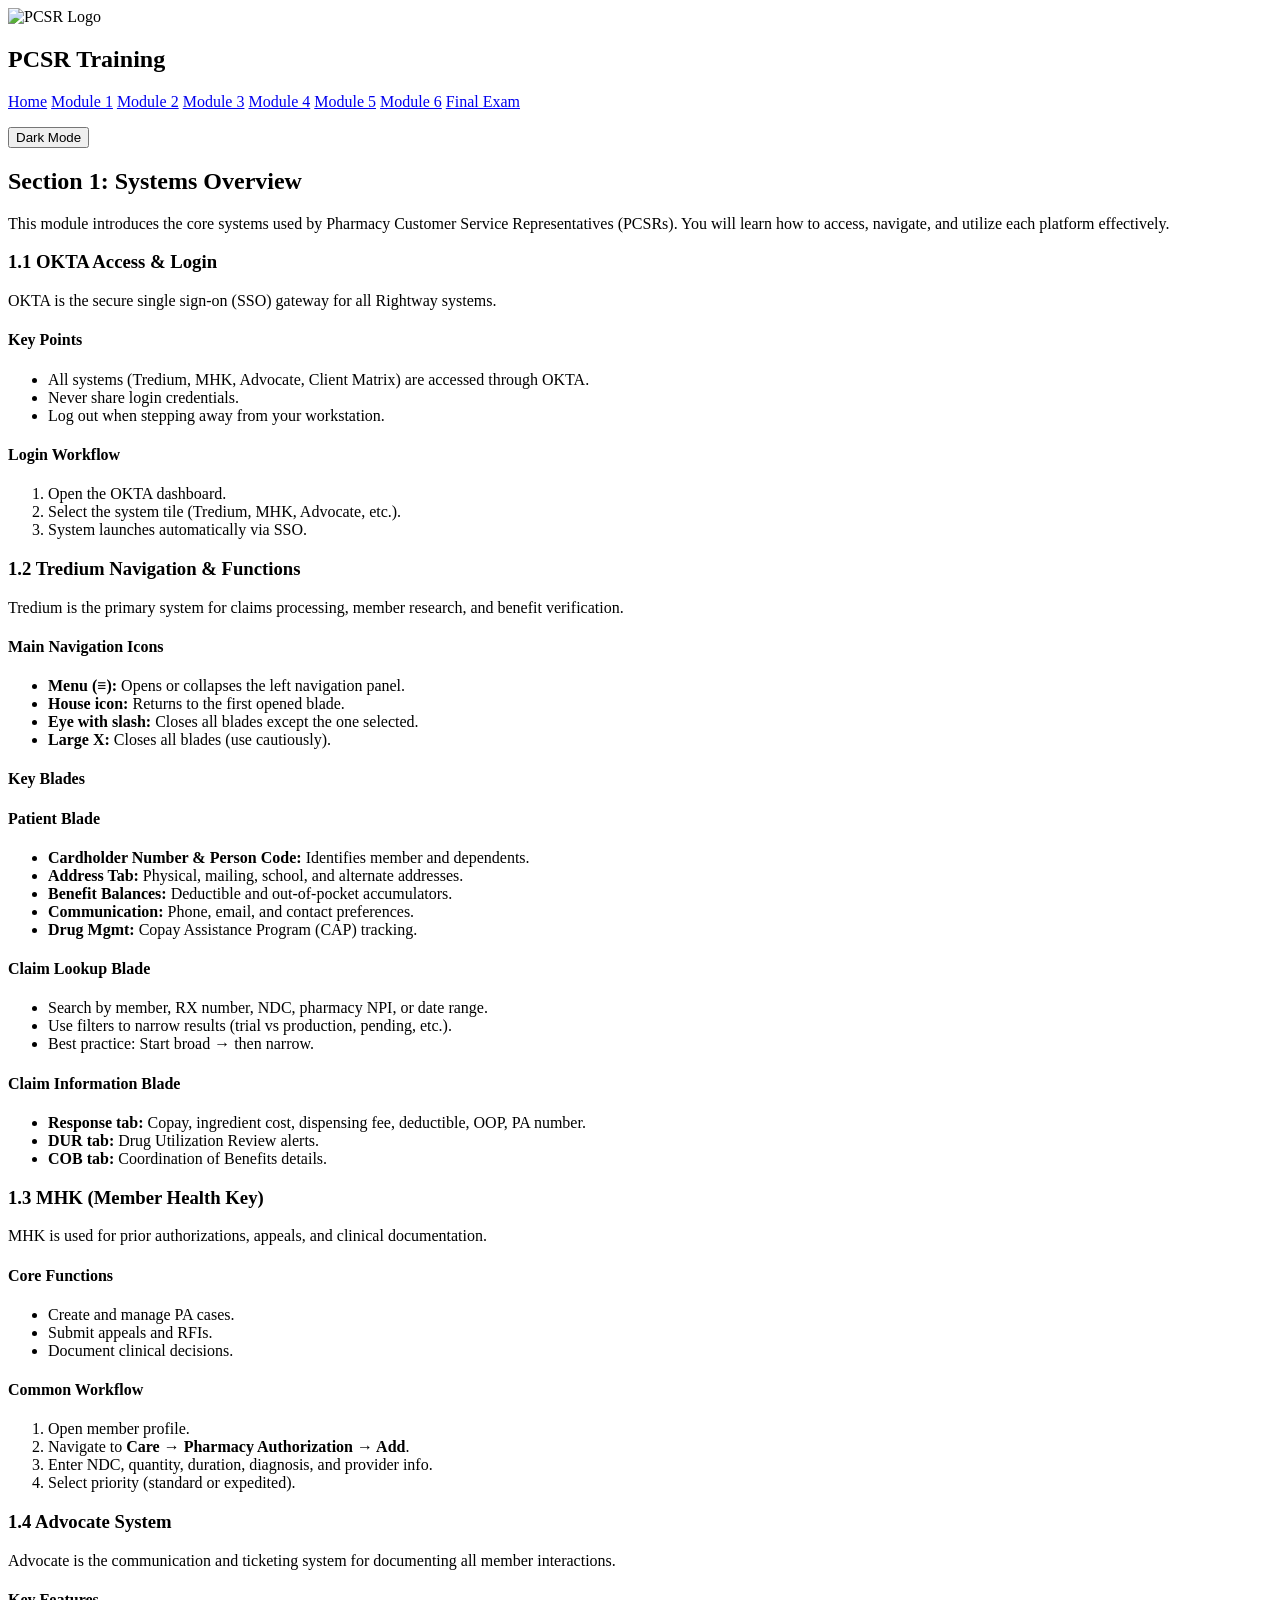
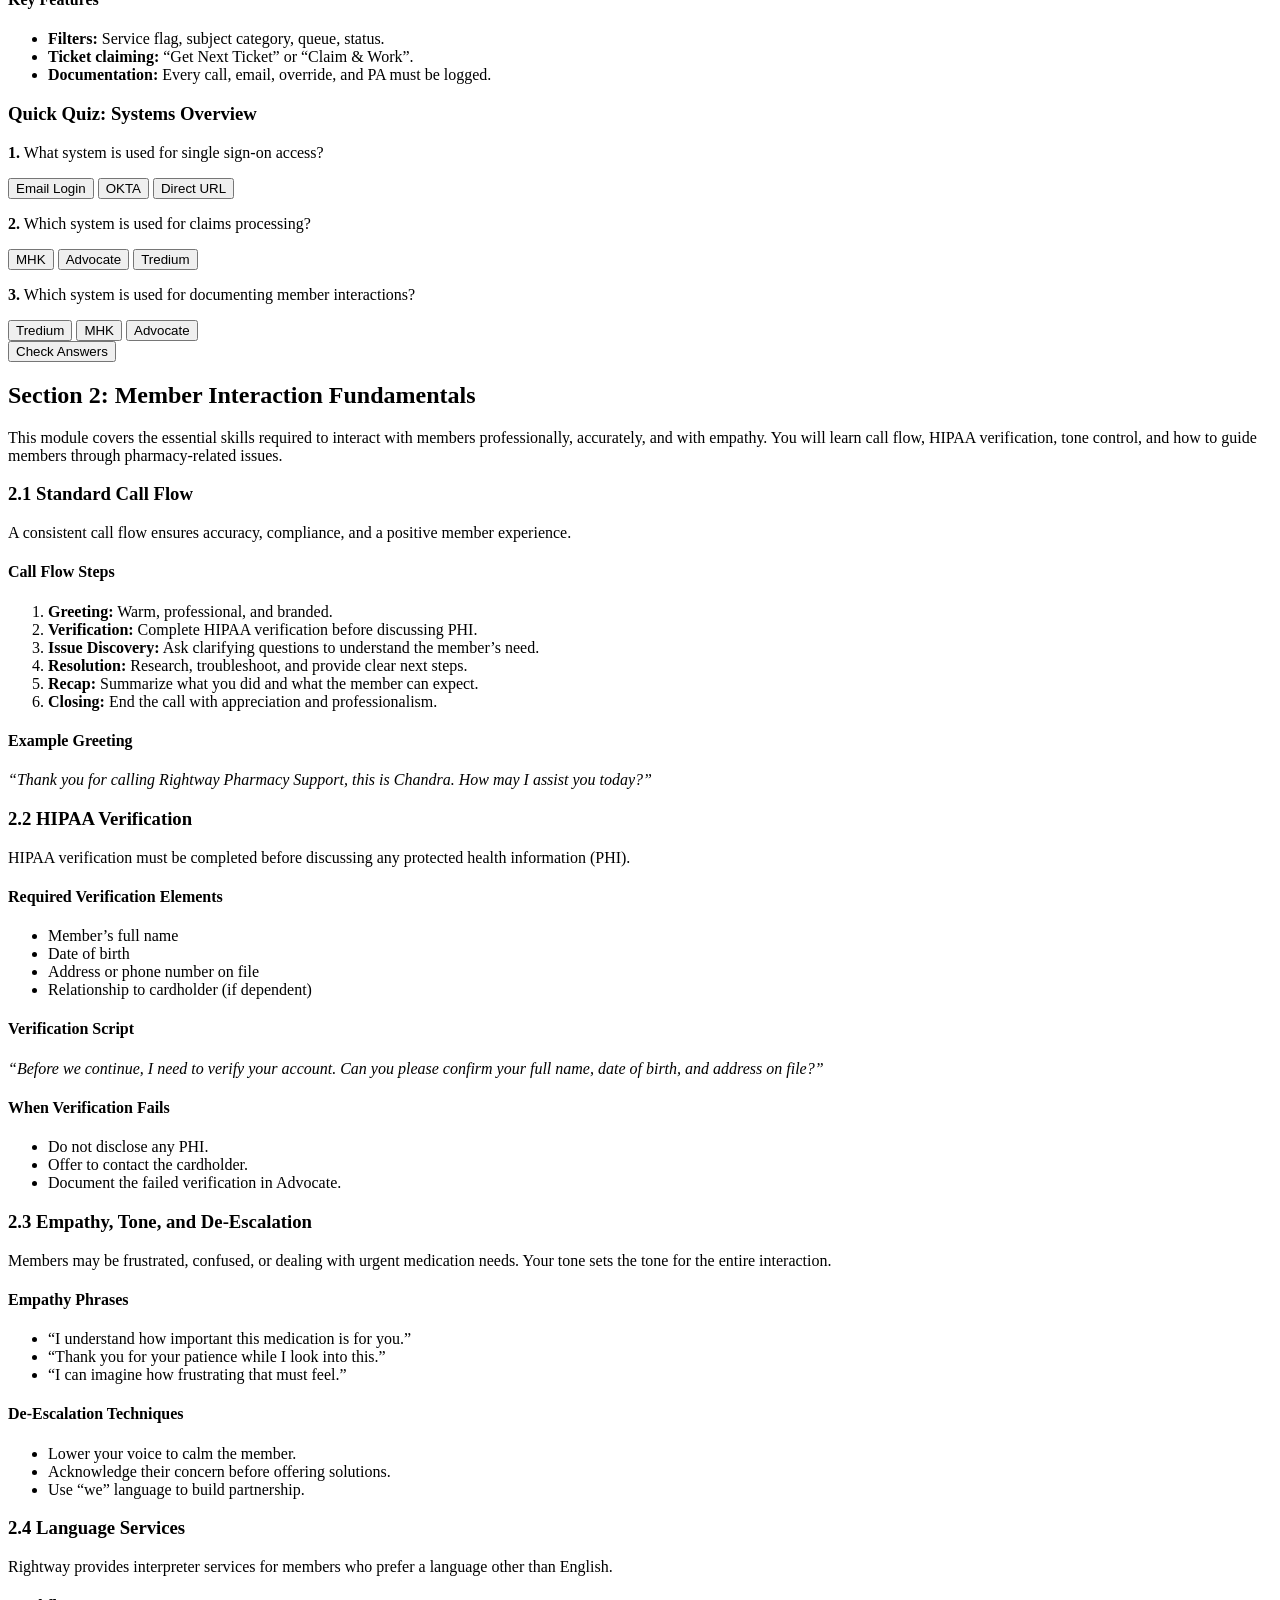
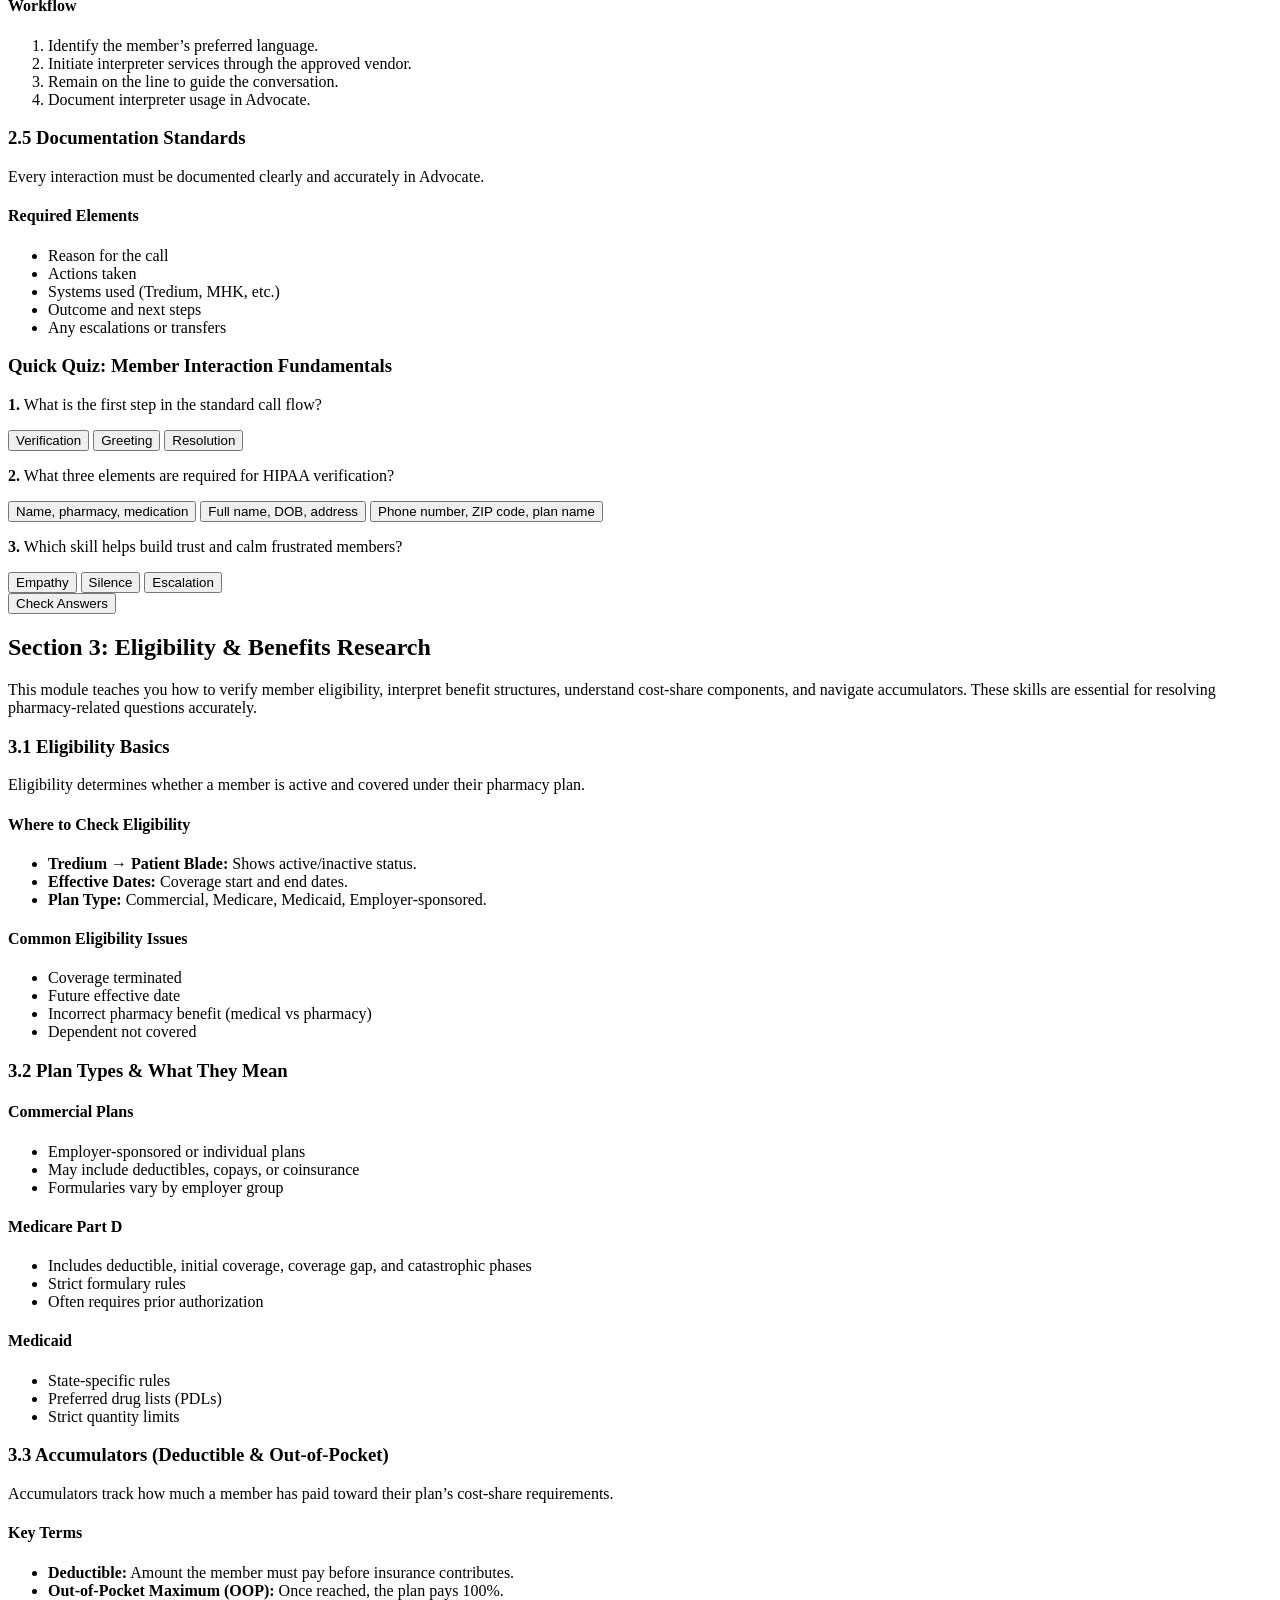
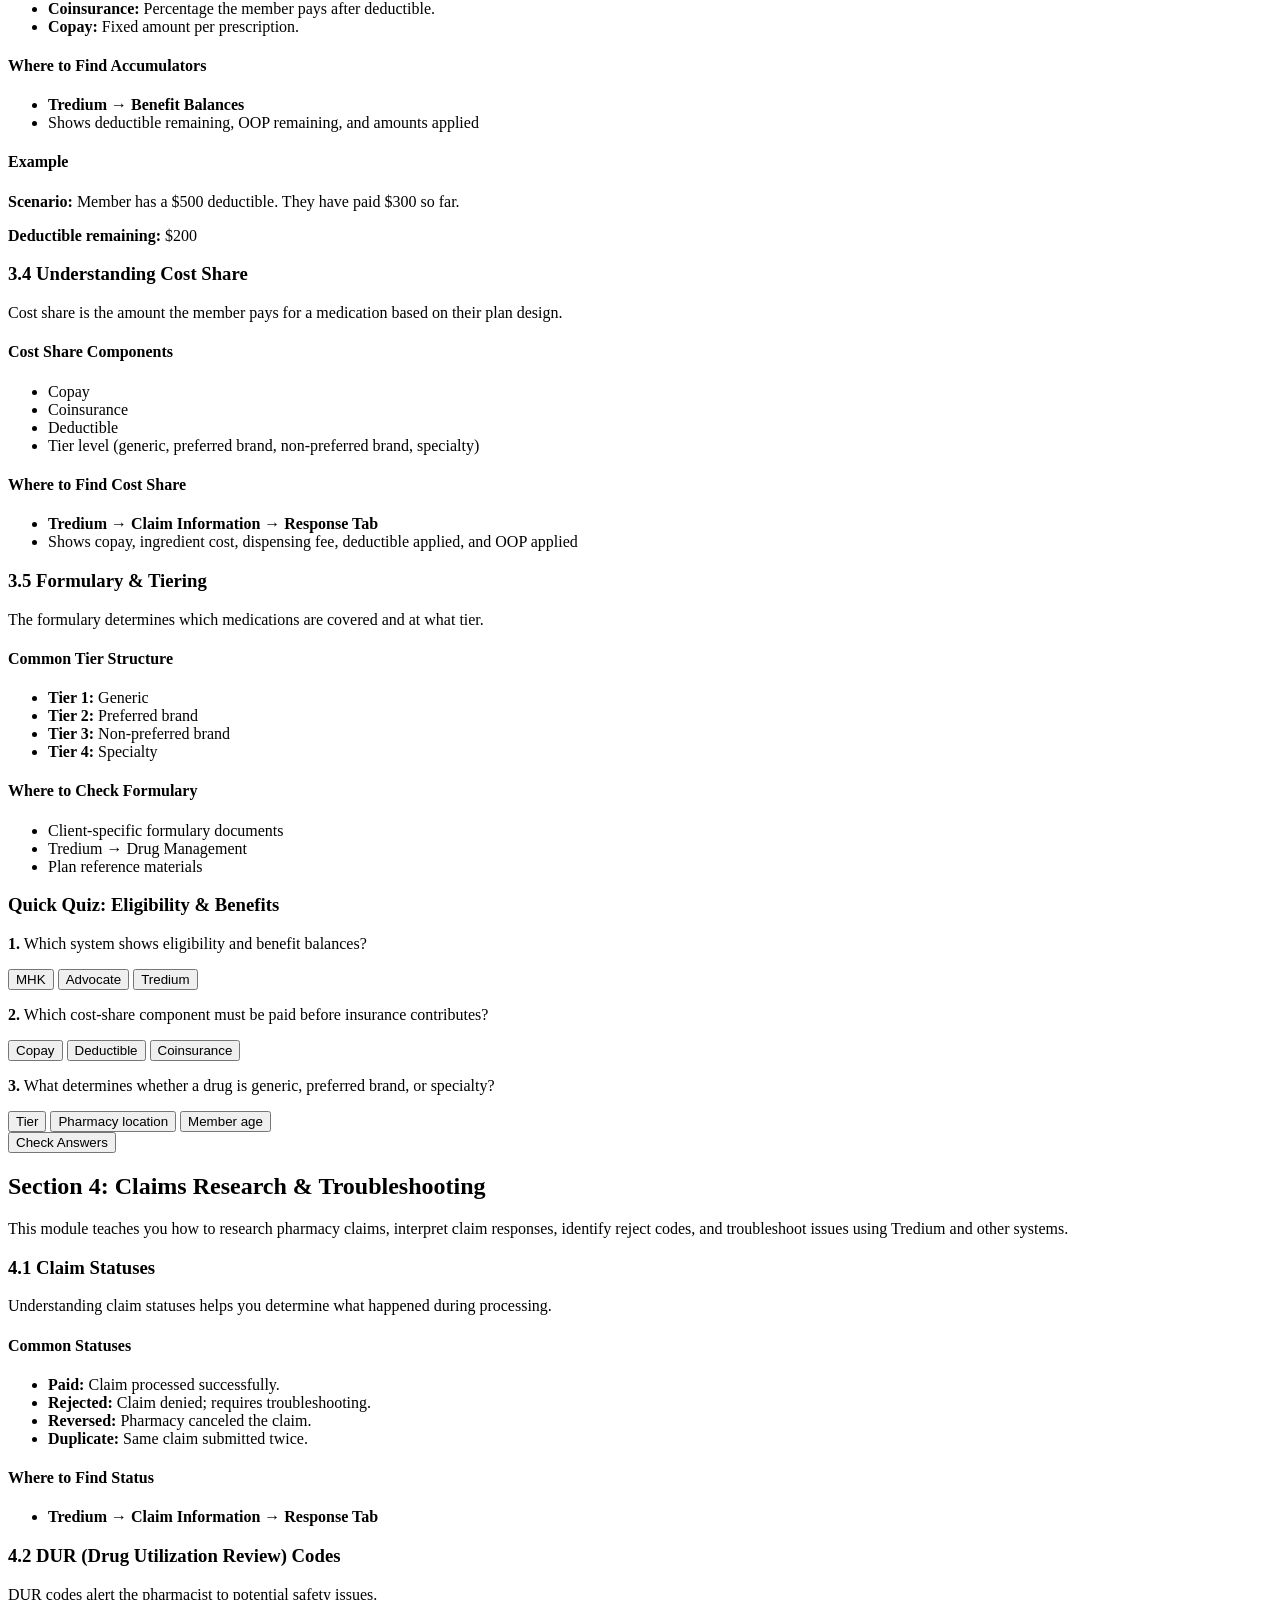
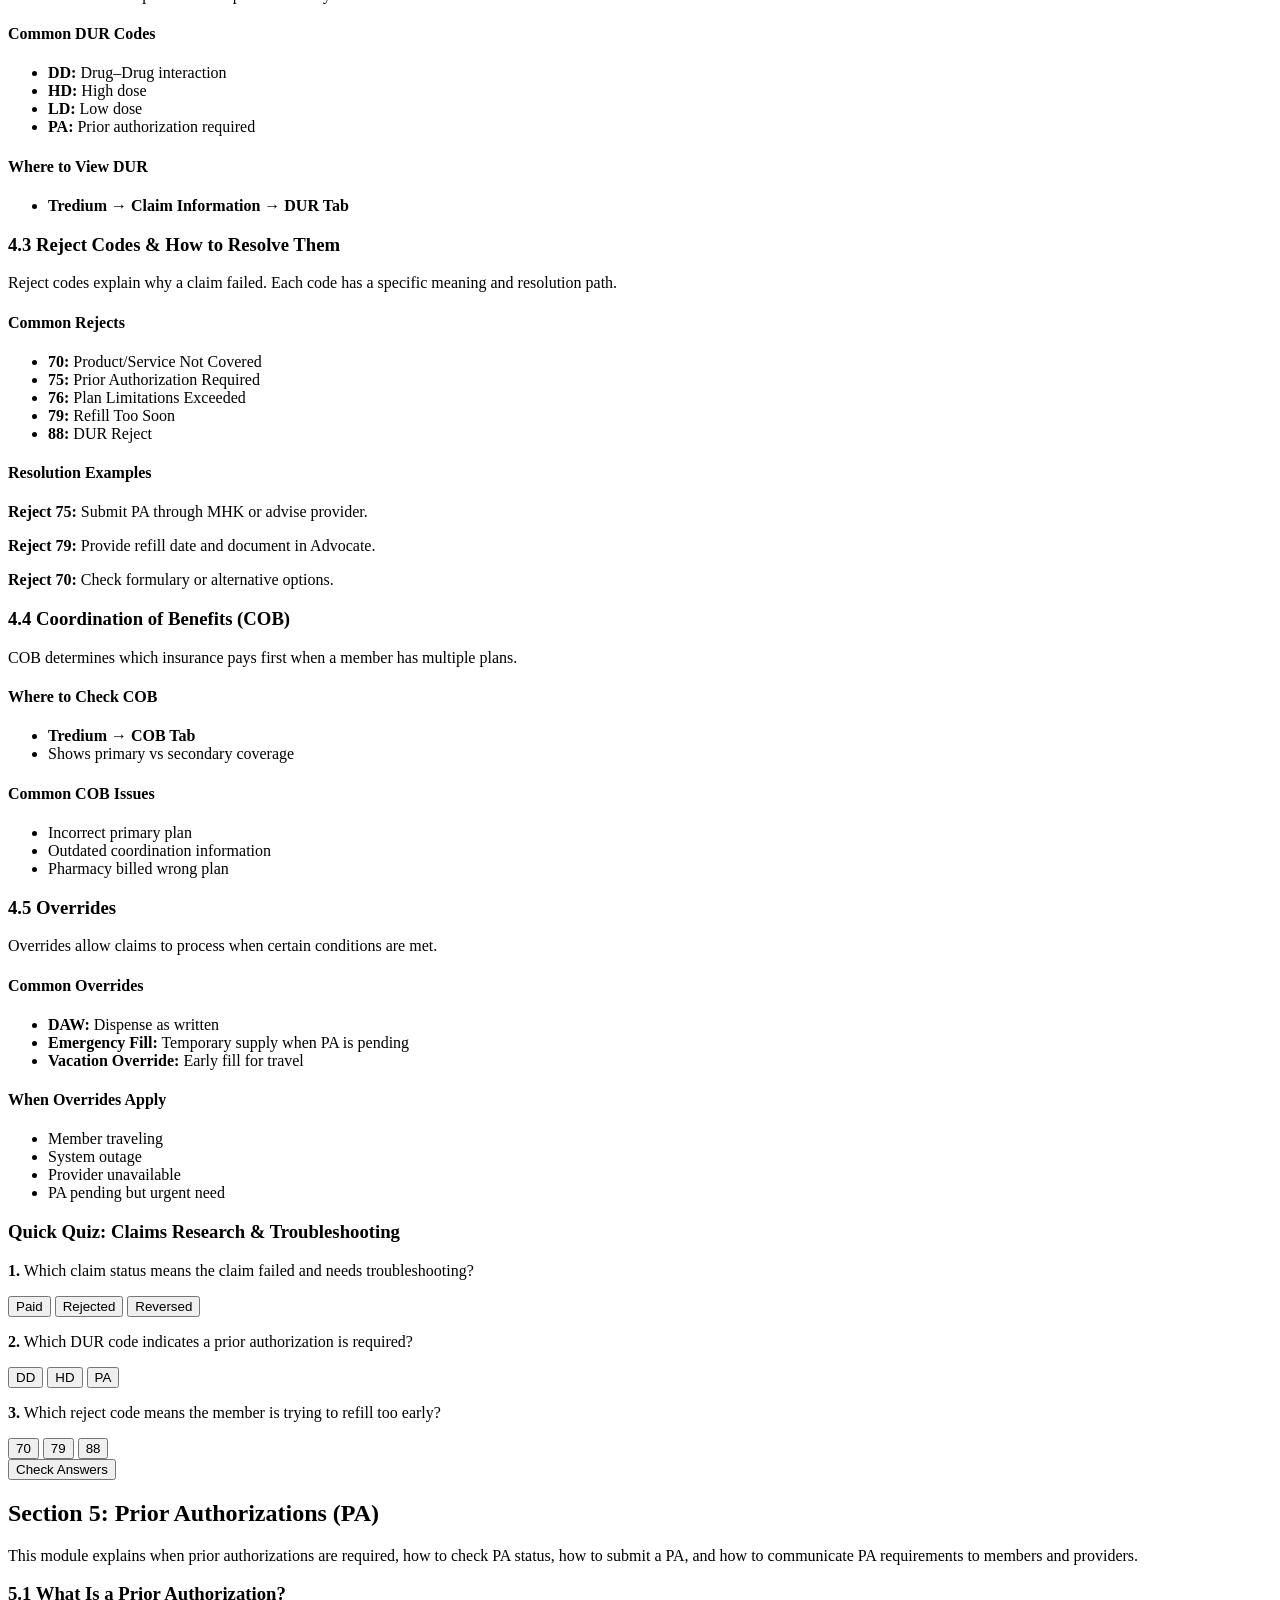
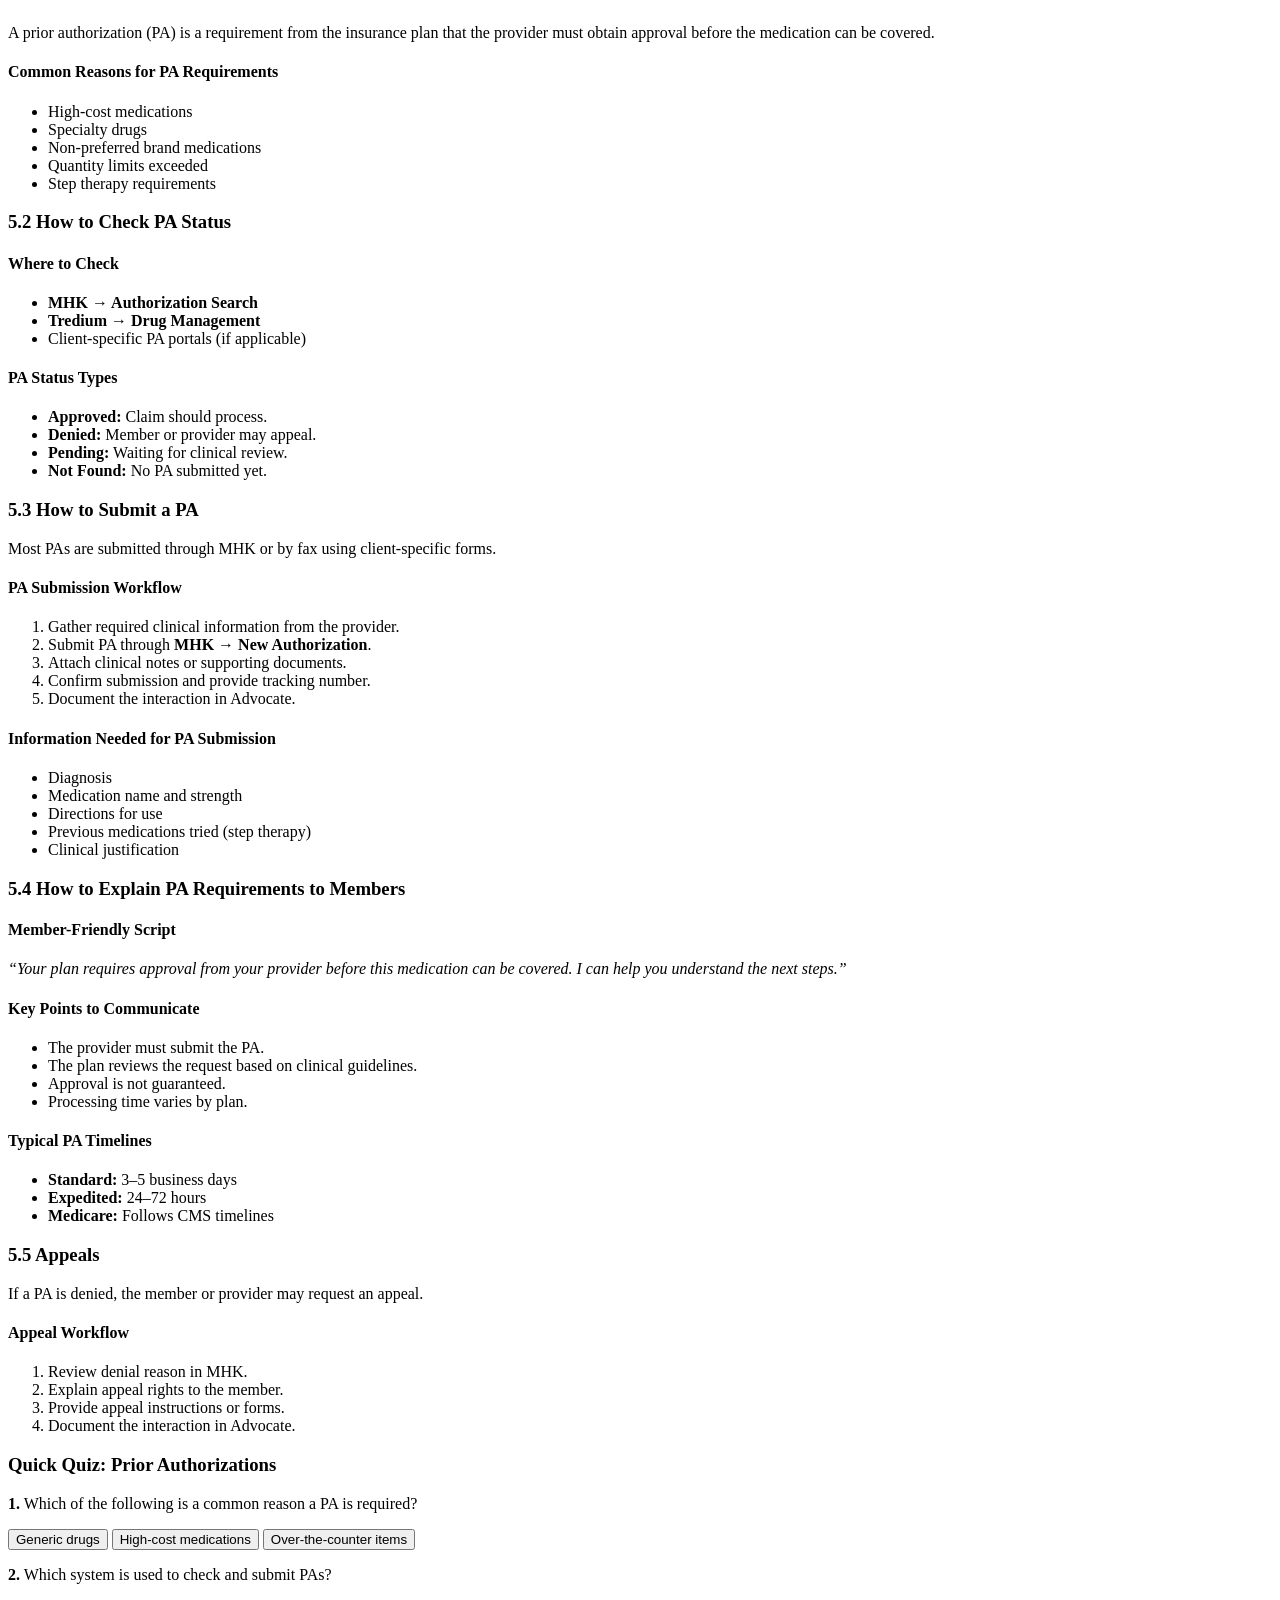
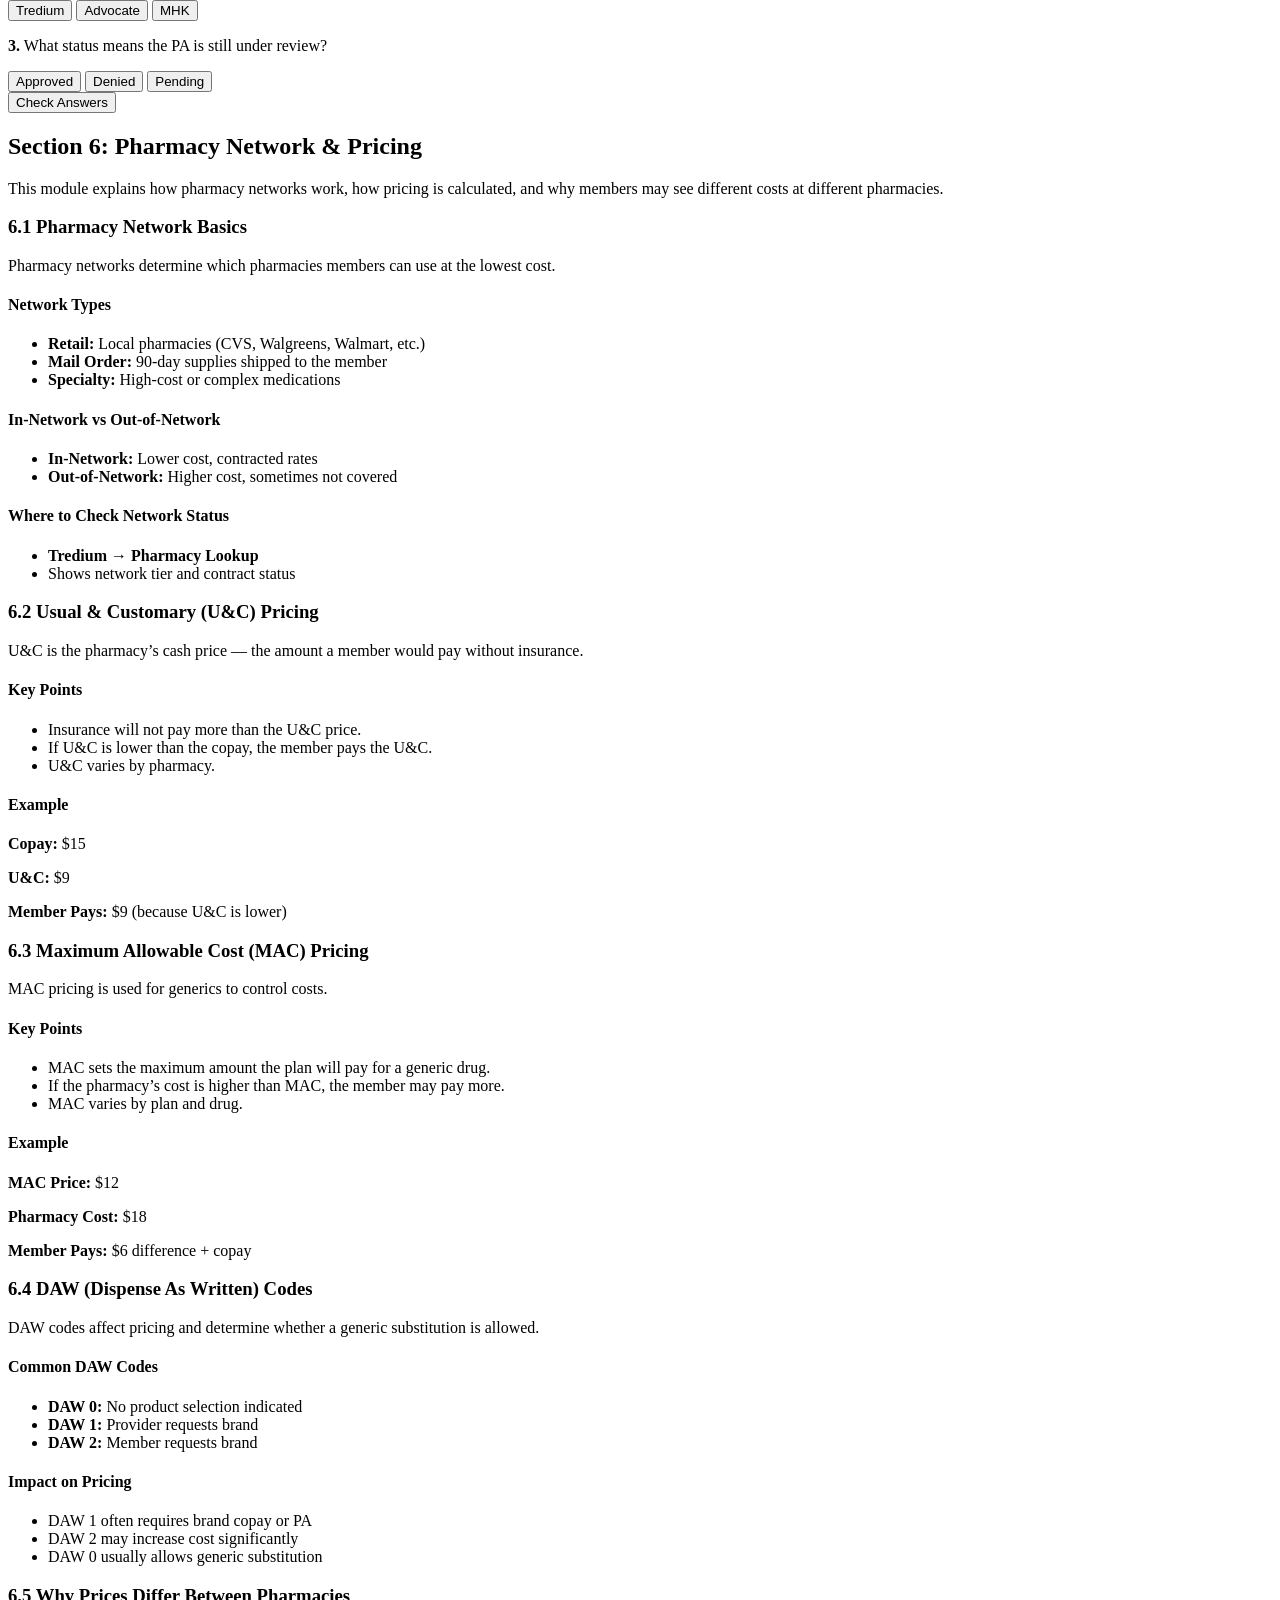
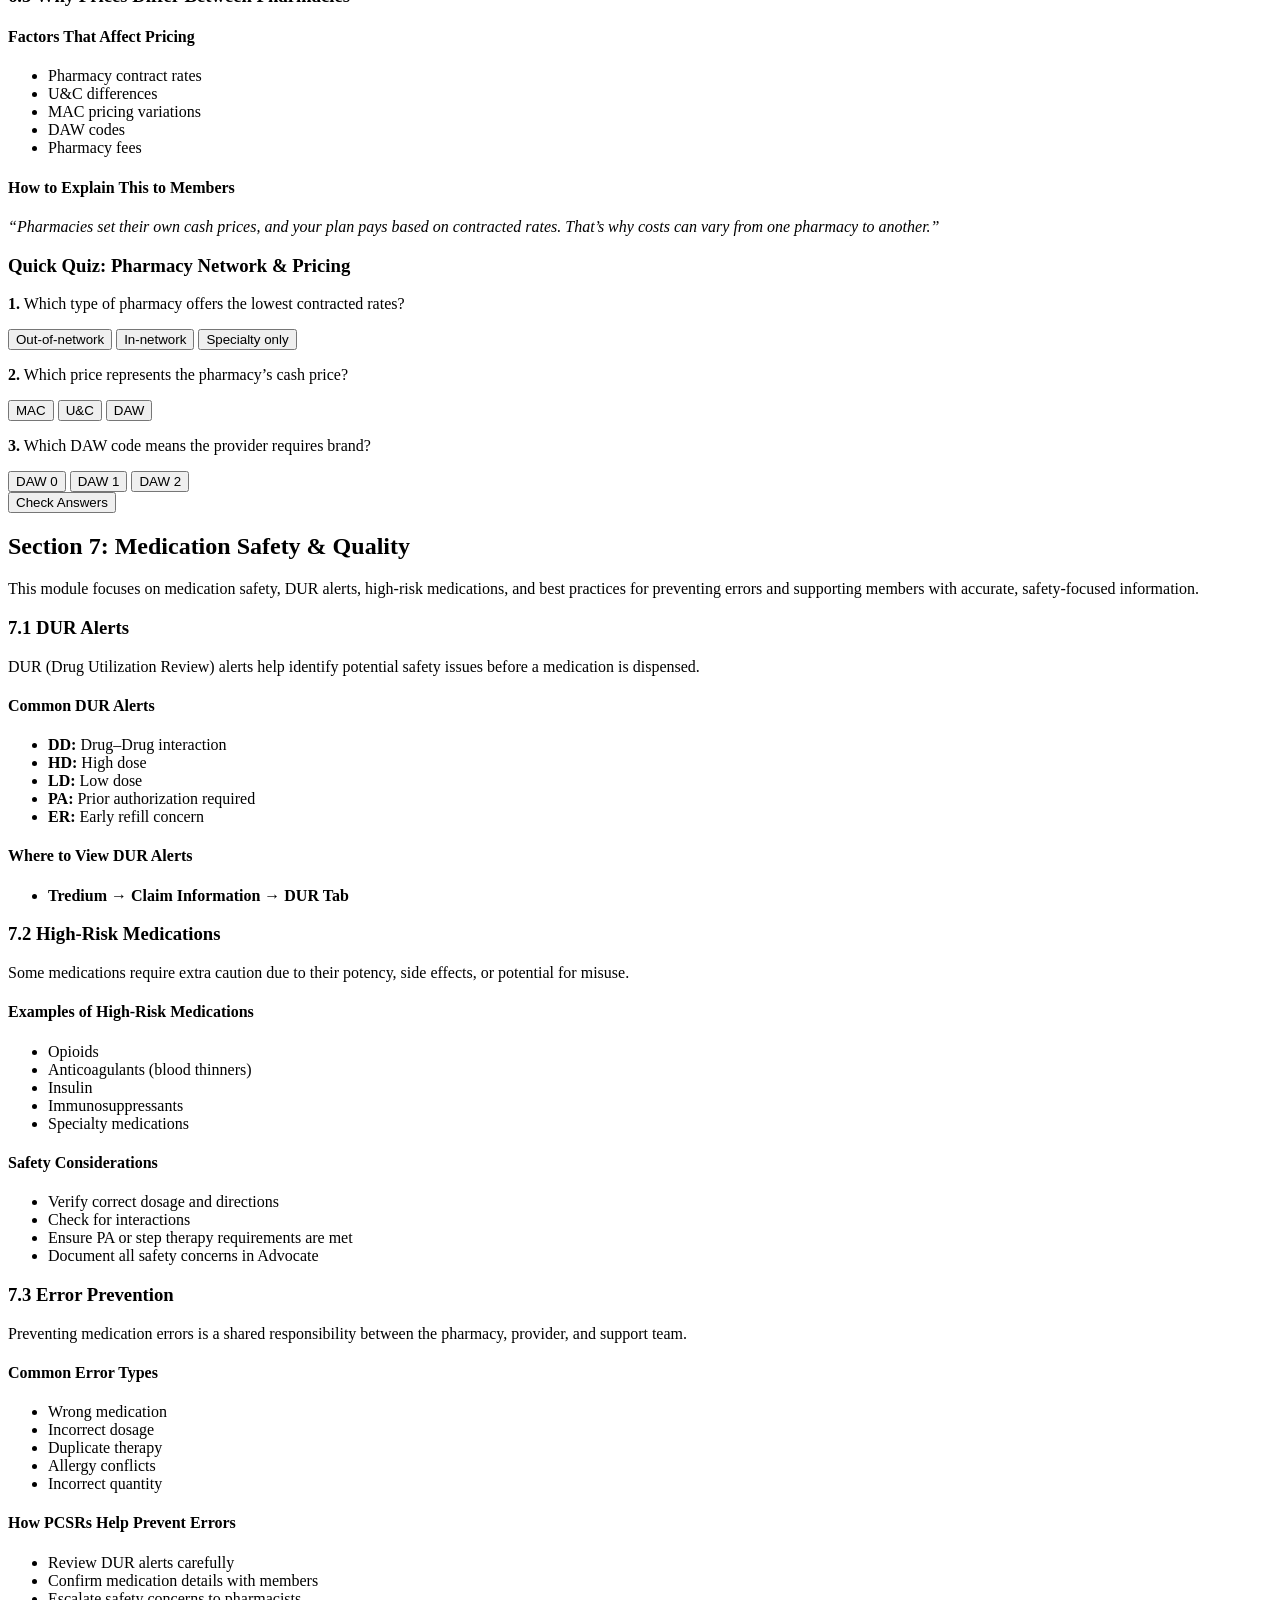
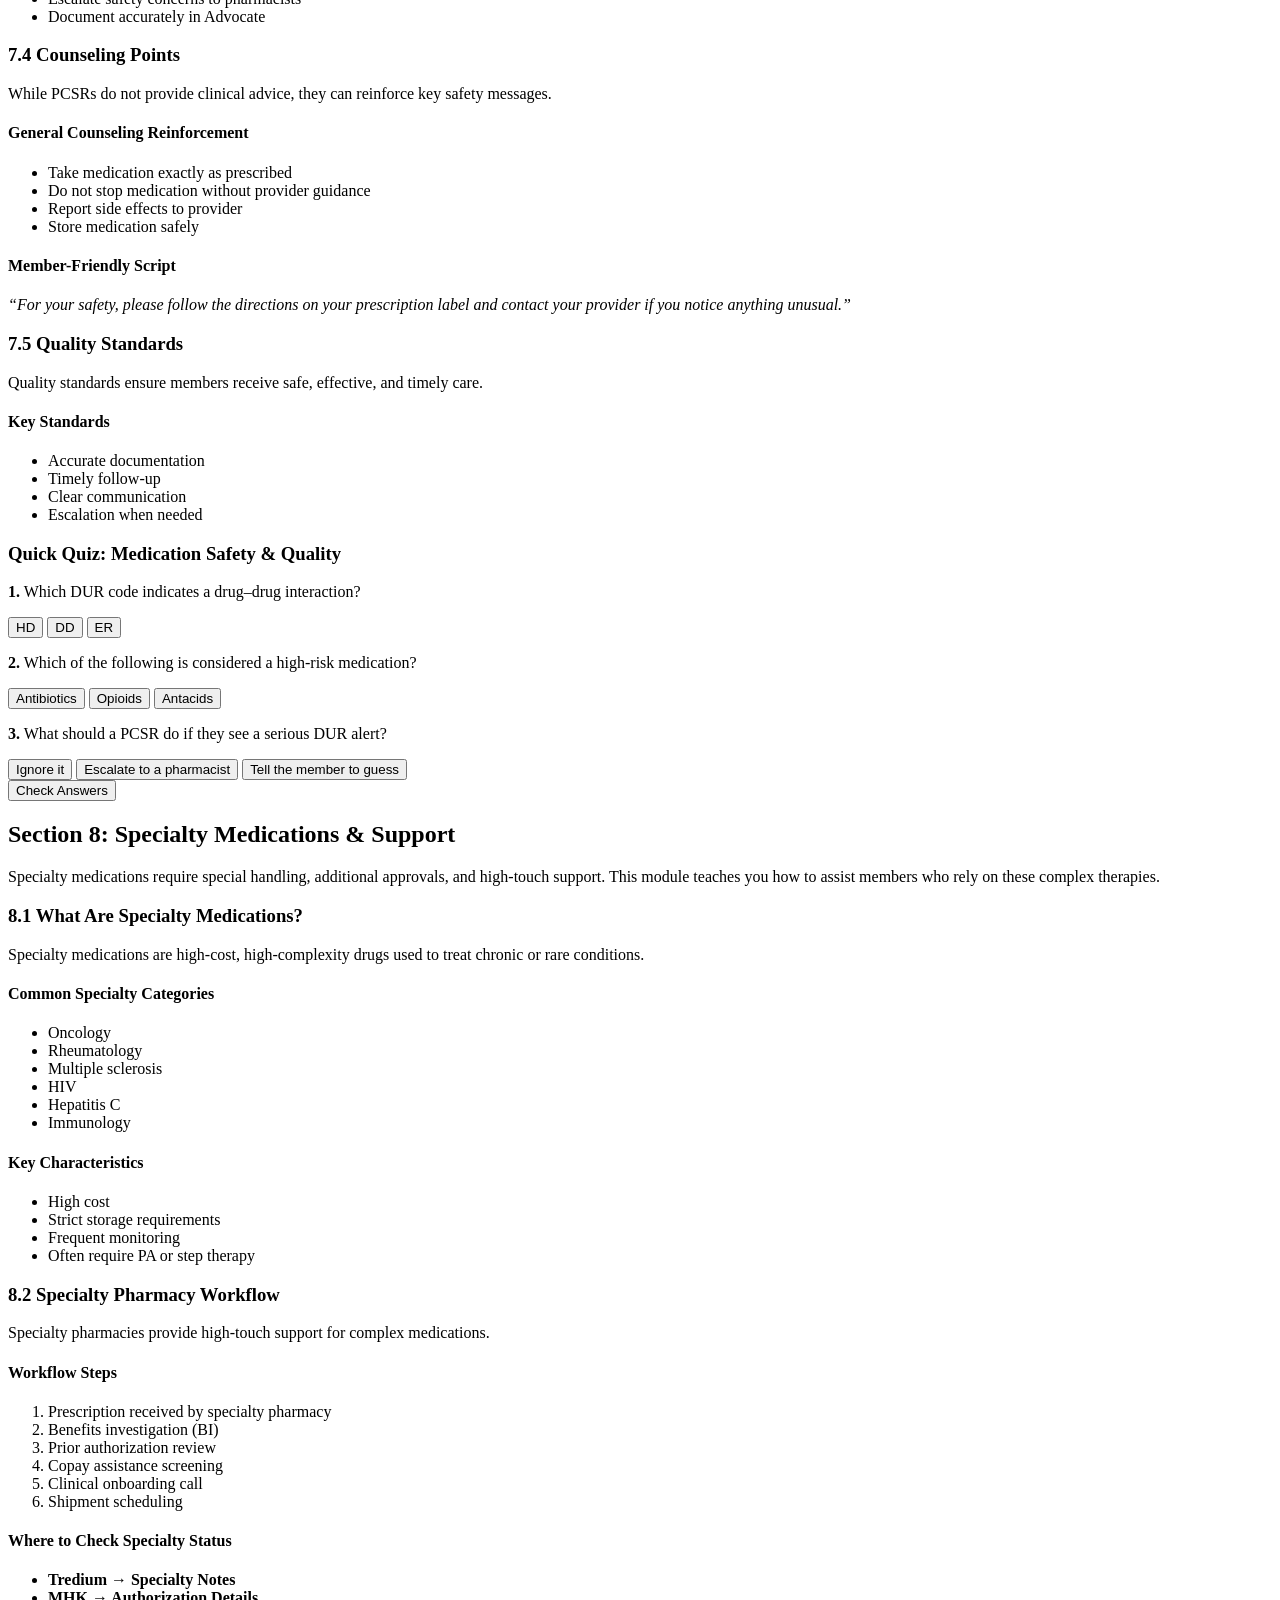
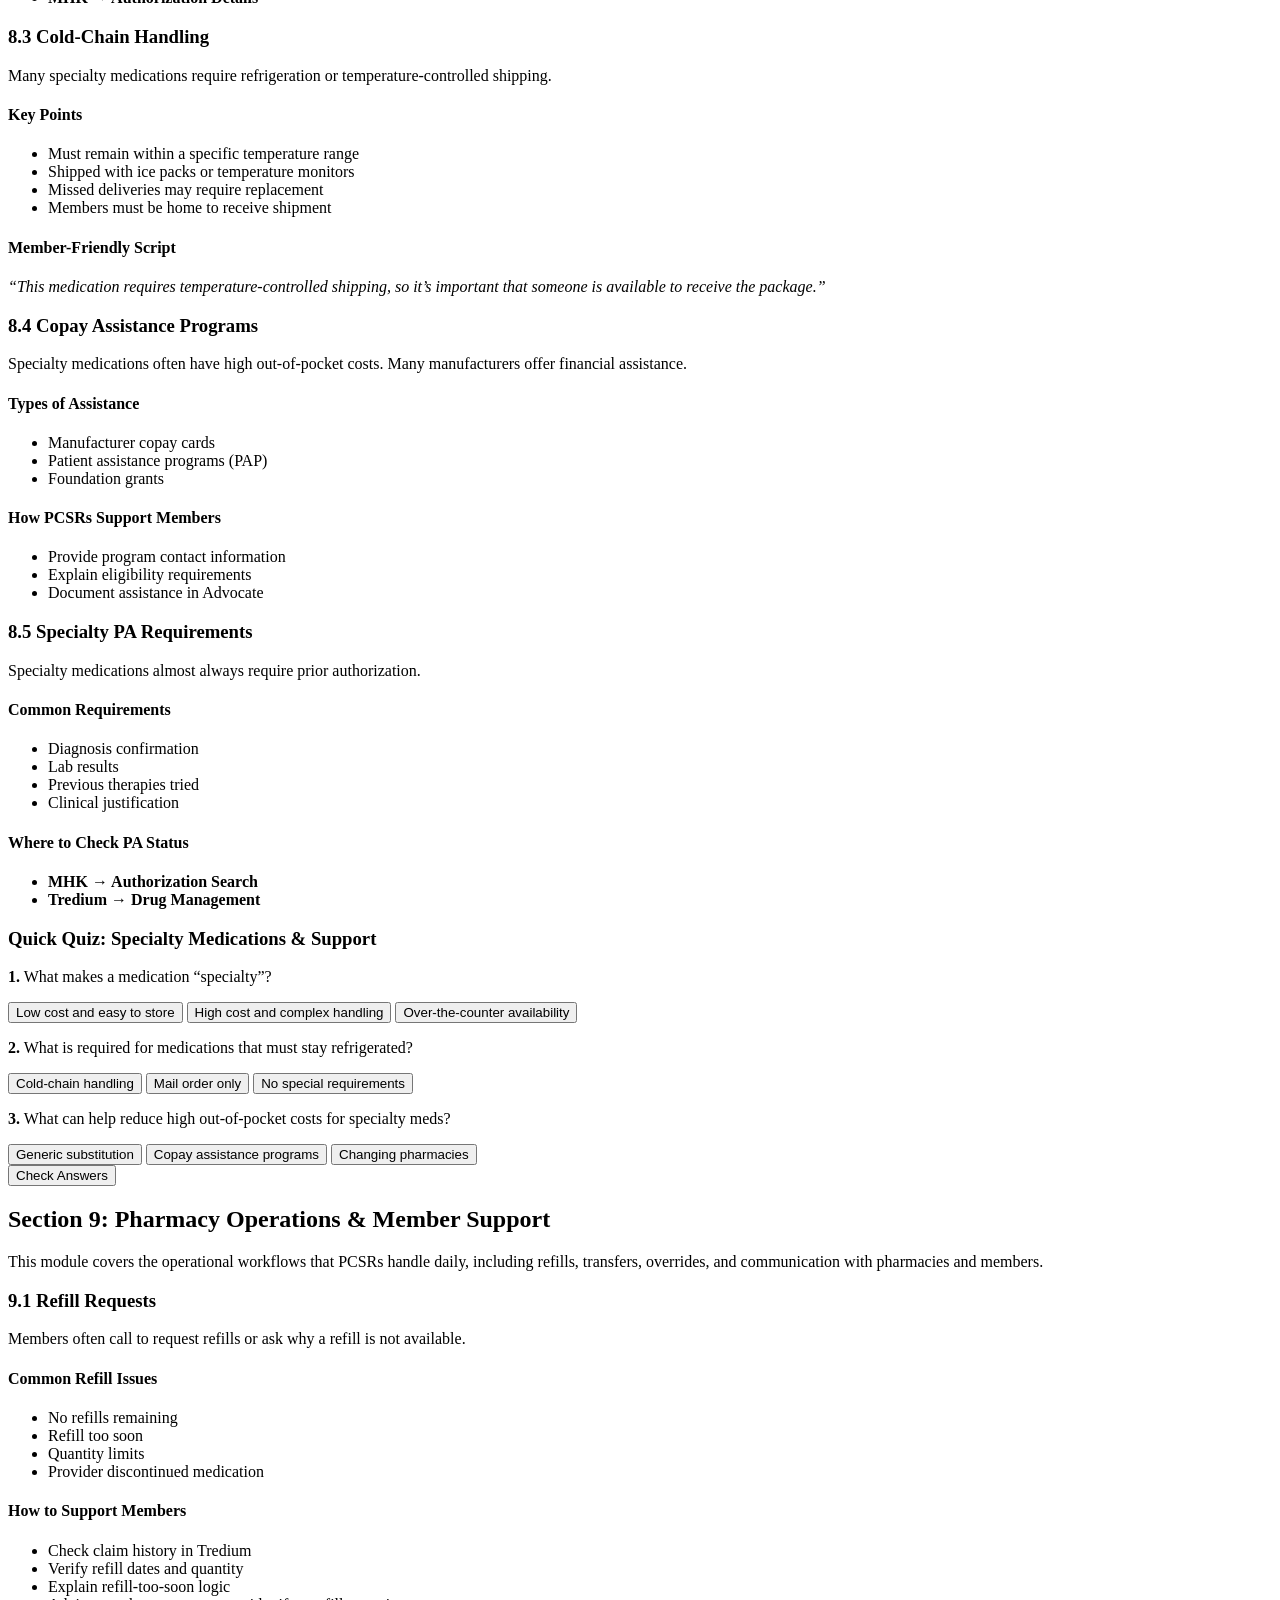
==== index.html @ 22cbb2af "Create index.html" ====
<!DOCTYPE html>
<html lang="en">
<head>
  <meta charset="UTF-8">
  <title>PCSR Training Portal</title>
  <link rel="stylesheet" href="styles.css">
</head>

<body>

  <!-- SIDEBAR -->
  <aside class="sidebar">
    <div class="sidebar-logo">
      <img src="ConfinedNix.png" alt="PCSR Logo">
    </div>

    <h2 class="sidebar-title">PCSR Training</h2>

    <nav class="sidebar-nav">
  <a href="#home" class="nav-link">Home</a>
  <a href="#module1" class="nav-link">Module 1</a>
  <a href="#module2" class="nav-link">Module 2</a>
  <a href="#module3" class="nav-link">Module 3</a>
  <a href="#module4" class="nav-link">Module 4</a>
  <a href="#module5" class="nav-link">Module 5</a>
  <a href="#module6" class="nav-link">Module 6</a>
  <a href="#finalExam" class="nav-link">Final Exam</a>
</nav>

<button id="darkModeToggle" class="primary-btn" style="margin-top: 1rem;">
  Dark Mode
</button>

</aside>

  <!-- MAIN CONTENT WRAPPER -->
  <div class="content-wrapper">

    <!-- PROGRESS BAR -->
    <div class="progress-container">
      <div class="progress-bar" id="progressBar"></div>
    </div>
  
 <!-- ========================= -->
<!-- SECTION 1 — SYSTEMS OVERVIEW -->
<!-- ========================= -->

<section id="module1" class="content-section">

  <h2>Section 1: Systems Overview</h2>
  <p>This module introduces the core systems used by Pharmacy Customer Service Representatives (PCSRs). You will learn how to access, navigate, and utilize each platform effectively.</p>

  <!-- 1.1 OKTA & SYSTEM ACCESS -->
  <article class="card">
    <h3>1.1 OKTA Access & Login</h3>
    <p>OKTA is the secure single sign-on (SSO) gateway for all Rightway systems.</p>

    <h4>Key Points</h4>
    <ul>
      <li>All systems (Tredium, MHK, Advocate, Client Matrix) are accessed through OKTA.</li>
      <li>Never share login credentials.</li>
      <li>Log out when stepping away from your workstation.</li>
    </ul>

    <h4>Login Workflow</h4>
    <ol>
      <li>Open the OKTA dashboard.</li>
      <li>Select the system tile (Tredium, MHK, Advocate, etc.).</li>
      <li>System launches automatically via SSO.</li>
    </ol>
  </article>

  <!-- 1.2 TREDIUM -->
  <article class="card">
    <h3>1.2 Tredium Navigation & Functions</h3>
    <p>Tredium is the primary system for claims processing, member research, and benefit verification.</p>

    <h4>Main Navigation Icons</h4>
    <ul>
      <li><strong>Menu (≡):</strong> Opens or collapses the left navigation panel.</li>
      <li><strong>House icon:</strong> Returns to the first opened blade.</li>
      <li><strong>Eye with slash:</strong> Closes all blades except the one selected.</li>
      <li><strong>Large X:</strong> Closes all blades (use cautiously).</li>
    </ul>

    <h4>Key Blades</h4>

    <div class="card">
      <h4>Patient Blade</h4>
      <ul>
        <li><strong>Cardholder Number & Person Code:</strong> Identifies member and dependents.</li>
        <li><strong>Address Tab:</strong> Physical, mailing, school, and alternate addresses.</li>
        <li><strong>Benefit Balances:</strong> Deductible and out-of-pocket accumulators.</li>
        <li><strong>Communication:</strong> Phone, email, and contact preferences.</li>
        <li><strong>Drug Mgmt:</strong> Copay Assistance Program (CAP) tracking.</li>
      </ul>
    </div>

    <div class="card">
      <h4>Claim Lookup Blade</h4>
      <ul>
        <li>Search by member, RX number, NDC, pharmacy NPI, or date range.</li>
        <li>Use filters to narrow results (trial vs production, pending, etc.).</li>
        <li>Best practice: Start broad → then narrow.</li>
      </ul>
    </div>

    <div class="card">
      <h4>Claim Information Blade</h4>
      <ul>
        <li><strong>Response tab:</strong> Copay, ingredient cost, dispensing fee, deductible, OOP, PA number.</li>
        <li><strong>DUR tab:</strong> Drug Utilization Review alerts.</li>
        <li><strong>COB tab:</strong> Coordination of Benefits details.</li>
      </ul>
    </div>
  </article>

  <!-- 1.3 MHK -->
  <article class="card">
    <h3>1.3 MHK (Member Health Key)</h3>
    <p>MHK is used for prior authorizations, appeals, and clinical documentation.</p>

    <h4>Core Functions</h4>
    <ul>
      <li>Create and manage PA cases.</li>
      <li>Submit appeals and RFIs.</li>
      <li>Document clinical decisions.</li>
    </ul>

    <h4>Common Workflow</h4>
    <ol>
      <li>Open member profile.</li>
      <li>Navigate to <strong>Care → Pharmacy Authorization → Add</strong>.</li>
      <li>Enter NDC, quantity, duration, diagnosis, and provider info.</li>
      <li>Select priority (standard or expedited).</li>
    </ol>
  </article>

  <!-- 1.4 ADVOCATE -->
  <article class="card">
    <h3>1.4 Advocate System</h3>
    <p>Advocate is the communication and ticketing system for documenting all member interactions.</p>

    <h4>Key Features</h4>
    <ul>
      <li><strong>Filters:</strong> Service flag, subject category, queue, status.</li>
      <li><strong>Ticket claiming:</strong> “Get Next Ticket” or “Claim & Work”.</li>
      <li><strong>Documentation:</strong> Every call, email, override, and PA must be logged.</li>
    </ul>
  </article>

  <!-- QUIZ -->
  <section class="quiz card">
    <h3>Quick Quiz: Systems Overview</h3>

    <div class="quiz-question" data-answer="OKTA">
      <p><strong>1.</strong> What system is used for single sign-on access?</p>
      <button class="quiz-option">Email Login</button>
      <button class="quiz-option">OKTA</button>
      <button class="quiz-option">Direct URL</button>
    </div>

    <div class="quiz-question" data-answer="Tredium">
      <p><strong>2.</strong> Which system is used for claims processing?</p>
      <button class="quiz-option">MHK</button>
      <button class="quiz-option">Advocate</button>
      <button class="quiz-option">Tredium</button>
    </div>

    <div class="quiz-question" data-answer="Advocate">
      <p><strong>3.</strong> Which system is used for documenting member interactions?</p>
      <button class="quiz-option">Tredium</button>
      <button class="quiz-option">MHK</button>
      <button class="quiz-option">Advocate</button>
    </div>

    <button class="primary-btn">Check Answers</button>
    <p class="quiz-result"></p>
  </section>

</section>
<!-- ================================ -->
<!-- SECTION 2 — MEMBER INTERACTION FUNDAMENTALS -->
<!-- ================================ -->

<section id="module2" class="content-section">

  <h2>Section 2: Member Interaction Fundamentals</h2>
  <p>This module covers the essential skills required to interact with members professionally, accurately, and with empathy. You will learn call flow, HIPAA verification, tone control, and how to guide members through pharmacy-related issues.</p>

  <!-- 2.1 CALL FLOW OVERVIEW -->
  <article class="card">
    <h3>2.1 Standard Call Flow</h3>
    <p>A consistent call flow ensures accuracy, compliance, and a positive member experience.</p>

    <h4>Call Flow Steps</h4>
    <ol>
      <li><strong>Greeting:</strong> Warm, professional, and branded.</li>
      <li><strong>Verification:</strong> Complete HIPAA verification before discussing PHI.</li>
      <li><strong>Issue Discovery:</strong> Ask clarifying questions to understand the member’s need.</li>
      <li><strong>Resolution:</strong> Research, troubleshoot, and provide clear next steps.</li>
      <li><strong>Recap:</strong> Summarize what you did and what the member can expect.</li>
      <li><strong>Closing:</strong> End the call with appreciation and professionalism.</li>
    </ol>

    <h4>Example Greeting</h4>
    <div class="card">
      <p><em>“Thank you for calling Rightway Pharmacy Support, this is Chandra. How may I assist you today?”</em></p>
    </div>
  </article>

  <!-- 2.2 HIPAA VERIFICATION -->
  <article class="card">
    <h3>2.2 HIPAA Verification</h3>
    <p>HIPAA verification must be completed before discussing any protected health information (PHI).</p>

    <h4>Required Verification Elements</h4>
    <ul>
      <li>Member’s full name</li>
      <li>Date of birth</li>
      <li>Address or phone number on file</li>
      <li>Relationship to cardholder (if dependent)</li>
    </ul>

    <h4>Verification Script</h4>
    <div class="card">
      <p><em>“Before we continue, I need to verify your account. Can you please confirm your full name, date of birth, and address on file?”</em></p>
    </div>

    <h4>When Verification Fails</h4>
    <ul>
      <li>Do not disclose any PHI.</li>
      <li>Offer to contact the cardholder.</li>
      <li>Document the failed verification in Advocate.</li>
    </ul>
  </article>

  <!-- 2.3 EMPATHY & TONE -->
  <article class="card">
    <h3>2.3 Empathy, Tone, and De‑Escalation</h3>
    <p>Members may be frustrated, confused, or dealing with urgent medication needs. Your tone sets the tone for the entire interaction.</p>

    <h4>Empathy Phrases</h4>
    <ul>
      <li>“I understand how important this medication is for you.”</li>
      <li>“Thank you for your patience while I look into this.”</li>
      <li>“I can imagine how frustrating that must feel.”</li>
    </ul>

    <h4>De‑Escalation Techniques</h4>
    <ul>
      <li>Lower your voice to calm the member.</li>
      <li>Acknowledge their concern before offering solutions.</li>
      <li>Use “we” language to build partnership.</li>
    </ul>
  </article>

  <!-- 2.4 LANGUAGE SERVICES -->
  <article class="card">
    <h3>2.4 Language Services</h3>
    <p>Rightway provides interpreter services for members who prefer a language other than English.</p>

    <h4>Workflow</h4>
    <ol>
      <li>Identify the member’s preferred language.</li>
      <li>Initiate interpreter services through the approved vendor.</li>
      <li>Remain on the line to guide the conversation.</li>
      <li>Document interpreter usage in Advocate.</li>
    </ol>
  </article>

  <!-- 2.5 CALL DOCUMENTATION -->
  <article class="card">
    <h3>2.5 Documentation Standards</h3>
    <p>Every interaction must be documented clearly and accurately in Advocate.</p>

    <h4>Required Elements</h4>
    <ul>
      <li>Reason for the call</li>
      <li>Actions taken</li>
      <li>Systems used (Tredium, MHK, etc.)</li>
      <li>Outcome and next steps</li>
      <li>Any escalations or transfers</li>
    </ul>
  </article>

  <!-- QUIZ -->
  <section class="quiz card">
    <h3>Quick Quiz: Member Interaction Fundamentals</h3>

    <div class="quiz-question" data-answer="Greeting">
      <p><strong>1.</strong> What is the first step in the standard call flow?</p>
      <button class="quiz-option">Verification</button>
      <button class="quiz-option">Greeting</button>
      <button class="quiz-option">Resolution</button>
    </div>

    <div class="quiz-question" data-answer="Full name, DOB, address">
      <p><strong>2.</strong> What three elements are required for HIPAA verification?</p>
      <button class="quiz-option">Name, pharmacy, medication</button>
      <button class="quiz-option">Full name, DOB, address</button>
      <button class="quiz-option">Phone number, ZIP code, plan name</button>
    </div>

    <div class="quiz-question" data-answer="Empathy">
      <p><strong>3.</strong> Which skill helps build trust and calm frustrated members?</p>
      <button class="quiz-option">Empathy</button>
      <button class="quiz-option">Silence</button>
      <button class="quiz-option">Escalation</button>
    </div>

    <button class="primary-btn">Check Answers</button>
    <p class="quiz-result"></p>
  </section>

</section>
<!-- ===================================== -->
<!-- SECTION 3 — ELIGIBILITY & BENEFITS RESEARCH -->
<!-- ===================================== -->

<section id="module3" class="content-section">

  <h2>Section 3: Eligibility & Benefits Research</h2>
  <p>This module teaches you how to verify member eligibility, interpret benefit structures, understand cost‑share components, and navigate accumulators. These skills are essential for resolving pharmacy‑related questions accurately.</p>

  <!-- 3.1 ELIGIBILITY BASICS -->
  <article class="card">
    <h3>3.1 Eligibility Basics</h3>
    <p>Eligibility determines whether a member is active and covered under their pharmacy plan.</p>

    <h4>Where to Check Eligibility</h4>
    <ul>
      <li><strong>Tredium → Patient Blade:</strong> Shows active/inactive status.</li>
      <li><strong>Effective Dates:</strong> Coverage start and end dates.</li>
      <li><strong>Plan Type:</strong> Commercial, Medicare, Medicaid, Employer‑sponsored.</li>
    </ul>

    <h4>Common Eligibility Issues</h4>
    <ul>
      <li>Coverage terminated</li>
      <li>Future effective date</li>
      <li>Incorrect pharmacy benefit (medical vs pharmacy)</li>
      <li>Dependent not covered</li>
    </ul>
  </article>

  <!-- 3.2 PLAN TYPES -->
  <article class="card">
    <h3>3.2 Plan Types & What They Mean</h3>

    <div class="card">
      <h4>Commercial Plans</h4>
      <ul>
        <li>Employer‑sponsored or individual plans</li>
        <li>May include deductibles, copays, or coinsurance</li>
        <li>Formularies vary by employer group</li>
      </ul>
    </div>

    <div class="card">
      <h4>Medicare Part D</h4>
      <ul>
        <li>Includes deductible, initial coverage, coverage gap, and catastrophic phases</li>
        <li>Strict formulary rules</li>
        <li>Often requires prior authorization</li>
      </ul>
    </div>

    <div class="card">
      <h4>Medicaid</h4>
      <ul>
        <li>State‑specific rules</li>
        <li>Preferred drug lists (PDLs)</li>
        <li>Strict quantity limits</li>
      </ul>
    </div>
  </article>

  <!-- 3.3 ACCUMULATORS -->
  <article class="card">
    <h3>3.3 Accumulators (Deductible & Out‑of‑Pocket)</h3>
    <p>Accumulators track how much a member has paid toward their plan’s cost‑share requirements.</p>

    <h4>Key Terms</h4>
    <ul>
      <li><strong>Deductible:</strong> Amount the member must pay before insurance contributes.</li>
      <li><strong>Out‑of‑Pocket Maximum (OOP):</strong> Once reached, the plan pays 100%.</li>
      <li><strong>Coinsurance:</strong> Percentage the member pays after deductible.</li>
      <li><strong>Copay:</strong> Fixed amount per prescription.</li>
    </ul>

    <h4>Where to Find Accumulators</h4>
    <ul>
      <li><strong>Tredium → Benefit Balances</strong></li>
      <li>Shows deductible remaining, OOP remaining, and amounts applied</li>
    </ul>

    <h4>Example</h4>
    <div class="card">
      <p><strong>Scenario:</strong> Member has a $500 deductible. They have paid $300 so far.</p>
      <p><strong>Deductible remaining:</strong> $200</p>
    </div>
  </article>

  <!-- 3.4 COST SHARE -->
  <article class="card">
    <h3>3.4 Understanding Cost Share</h3>
    <p>Cost share is the amount the member pays for a medication based on their plan design.</p>

    <h4>Cost Share Components</h4>
    <ul>
      <li>Copay</li>
      <li>Coinsurance</li>
      <li>Deductible</li>
      <li>Tier level (generic, preferred brand, non‑preferred brand, specialty)</li>
    </ul>

    <h4>Where to Find Cost Share</h4>
    <ul>
      <li><strong>Tredium → Claim Information → Response Tab</strong></li>
      <li>Shows copay, ingredient cost, dispensing fee, deductible applied, and OOP applied</li>
    </ul>
  </article>

  <!-- 3.5 FORMULARY -->
  <article class="card">
    <h3>3.5 Formulary & Tiering</h3>
    <p>The formulary determines which medications are covered and at what tier.</p>

    <h4>Common Tier Structure</h4>
    <ul>
      <li><strong>Tier 1:</strong> Generic</li>
      <li><strong>Tier 2:</strong> Preferred brand</li>
      <li><strong>Tier 3:</strong> Non‑preferred brand</li>
      <li><strong>Tier 4:</strong> Specialty</li>
    </ul>

    <h4>Where to Check Formulary</h4>
    <ul>
      <li>Client‑specific formulary documents</li>
      <li>Tredium → Drug Management</li>
      <li>Plan reference materials</li>
    </ul>
  </article>

  <!-- QUIZ -->
  <section class="quiz card">
    <h3>Quick Quiz: Eligibility & Benefits</h3>

    <div class="quiz-question" data-answer="Tredium">
      <p><strong>1.</strong> Which system shows eligibility and benefit balances?</p>
      <button class="quiz-option">MHK</button>
      <button class="quiz-option">Advocate</button>
      <button class="quiz-option">Tredium</button>
    </div>

    <div class="quiz-question" data-answer="Deductible">
      <p><strong>2.</strong> Which cost‑share component must be paid before insurance contributes?</p>
      <button class="quiz-option">Copay</button>
      <button class="quiz-option">Deductible</button>
      <button class="quiz-option">Coinsurance</button>
    </div>

    <div class="quiz-question" data-answer="Tier">
      <p><strong>3.</strong> What determines whether a drug is generic, preferred brand, or specialty?</p>
      <button class="quiz-option">Tier</button>
      <button class="quiz-option">Pharmacy location</button>
      <button class="quiz-option">Member age</button>
    </div>

    <button class="primary-btn">Check Answers</button>
    <p class="quiz-result"></p>
  </section>

</section>
<!-- ===================================== -->
<!-- SECTION 4 — CLAIMS RESEARCH & TROUBLESHOOTING -->
<!-- ===================================== -->

<section id="module4" class="content-section">

  <h2>Section 4: Claims Research & Troubleshooting</h2>
  <p>This module teaches you how to research pharmacy claims, interpret claim responses, identify reject codes, and troubleshoot issues using Tredium and other systems.</p>

  <!-- 4.1 CLAIM STATUSES -->
  <article class="card">
    <h3>4.1 Claim Statuses</h3>
    <p>Understanding claim statuses helps you determine what happened during processing.</p>

    <h4>Common Statuses</h4>
    <ul>
      <li><strong>Paid:</strong> Claim processed successfully.</li>
      <li><strong>Rejected:</strong> Claim denied; requires troubleshooting.</li>
      <li><strong>Reversed:</strong> Pharmacy canceled the claim.</li>
      <li><strong>Duplicate:</strong> Same claim submitted twice.</li>
    </ul>

    <h4>Where to Find Status</h4>
    <ul>
      <li><strong>Tredium → Claim Information → Response Tab</strong></li>
    </ul>
  </article>

  <!-- 4.2 DUR CODES -->
  <article class="card">
    <h3>4.2 DUR (Drug Utilization Review) Codes</h3>
    <p>DUR codes alert the pharmacist to potential safety issues.</p>

    <h4>Common DUR Codes</h4>
    <ul>
      <li><strong>DD:</strong> Drug–Drug interaction</li>
      <li><strong>HD:</strong> High dose</li>
      <li><strong>LD:</strong> Low dose</li>
      <li><strong>PA:</strong> Prior authorization required</li>
    </ul>

    <h4>Where to View DUR</h4>
    <ul>
      <li><strong>Tredium → Claim Information → DUR Tab</strong></li>
    </ul>
  </article>

  <!-- 4.3 REJECT CODES -->
  <article class="card">
    <h3>4.3 Reject Codes & How to Resolve Them</h3>
    <p>Reject codes explain why a claim failed. Each code has a specific meaning and resolution path.</p>

    <h4>Common Rejects</h4>
    <ul>
      <li><strong>70:</strong> Product/Service Not Covered</li>
      <li><strong>75:</strong> Prior Authorization Required</li>
      <li><strong>76:</strong> Plan Limitations Exceeded</li>
      <li><strong>79:</strong> Refill Too Soon</li>
      <li><strong>88:</strong> DUR Reject</li>
    </ul>

    <h4>Resolution Examples</h4>
    <div class="card">
      <p><strong>Reject 75:</strong> Submit PA through MHK or advise provider.</p>
      <p><strong>Reject 79:</strong> Provide refill date and document in Advocate.</p>
      <p><strong>Reject 70:</strong> Check formulary or alternative options.</p>
    </div>
  </article>

  <!-- 4.4 COB -->
  <article class="card">
    <h3>4.4 Coordination of Benefits (COB)</h3>
    <p>COB determines which insurance pays first when a member has multiple plans.</p>

    <h4>Where to Check COB</h4>
    <ul>
      <li><strong>Tredium → COB Tab</strong></li>
      <li>Shows primary vs secondary coverage</li>
    </ul>

    <h4>Common COB Issues</h4>
    <ul>
      <li>Incorrect primary plan</li>
      <li>Outdated coordination information</li>
      <li>Pharmacy billed wrong plan</li>
    </ul>
  </article>

  <!-- 4.5 OVERRIDES -->
  <article class="card">
    <h3>4.5 Overrides</h3>
    <p>Overrides allow claims to process when certain conditions are met.</p>

    <h4>Common Overrides</h4>
    <ul>
      <li><strong>DAW:</strong> Dispense as written</li>
      <li><strong>Emergency Fill:</strong> Temporary supply when PA is pending</li>
      <li><strong>Vacation Override:</strong> Early fill for travel</li>
    </ul>

    <h4>When Overrides Apply</h4>
    <ul>
      <li>Member traveling</li>
      <li>System outage</li>
      <li>Provider unavailable</li>
      <li>PA pending but urgent need</li>
    </ul>
  </article>

  <!-- QUIZ -->
  <section class="quiz card">
    <h3>Quick Quiz: Claims Research & Troubleshooting</h3>

    <div class="quiz-question" data-answer="Rejected">
      <p><strong>1.</strong> Which claim status means the claim failed and needs troubleshooting?</p>
      <button class="quiz-option">Paid</button>
      <button class="quiz-option">Rejected</button>
      <button class="quiz-option">Reversed</button>
    </div>

    <div class="quiz-question" data-answer="PA">
      <p><strong>2.</strong> Which DUR code indicates a prior authorization is required?</p>
      <button class="quiz-option">DD</button>
      <button class="quiz-option">HD</button>
      <button class="quiz-option">PA</button>
    </div>

    <div class="quiz-question" data-answer="79">
      <p><strong>3.</strong> Which reject code means the member is trying to refill too early?</p>
      <button class="quiz-option">70</button>
      <button class="quiz-option">79</button>
      <button class="quiz-option">88</button>
    </div>

    <button class="primary-btn">Check Answers</button>
    <p class="quiz-result"></p>
  </section>

</section>
<!-- ===================================== -->
<!-- SECTION 5 — PRIOR AUTHORIZATIONS (PA) -->
<!-- ===================================== -->

<section id="module5" class="content-section">

  <h2>Section 5: Prior Authorizations (PA)</h2>
  <p>This module explains when prior authorizations are required, how to check PA status, how to submit a PA, and how to communicate PA requirements to members and providers.</p>

  <!-- 5.1 WHAT IS A PA -->
  <article class="card">
    <h3>5.1 What Is a Prior Authorization?</h3>
    <p>A prior authorization (PA) is a requirement from the insurance plan that the provider must obtain approval before the medication can be covered.</p>

    <h4>Common Reasons for PA Requirements</h4>
    <ul>
      <li>High-cost medications</li>
      <li>Specialty drugs</li>
      <li>Non-preferred brand medications</li>
      <li>Quantity limits exceeded</li>
      <li>Step therapy requirements</li>
    </ul>
  </article>

  <!-- 5.2 HOW TO CHECK PA STATUS -->
  <article class="card">
    <h3>5.2 How to Check PA Status</h3>

    <h4>Where to Check</h4>
    <ul>
      <li><strong>MHK → Authorization Search</strong></li>
      <li><strong>Tredium → Drug Management</strong></li>
      <li>Client-specific PA portals (if applicable)</li>
    </ul>

    <h4>PA Status Types</h4>
    <ul>
      <li><strong>Approved:</strong> Claim should process.</li>
      <li><strong>Denied:</strong> Member or provider may appeal.</li>
      <li><strong>Pending:</strong> Waiting for clinical review.</li>
      <li><strong>Not Found:</strong> No PA submitted yet.</li>
    </ul>
  </article>

  <!-- 5.3 HOW TO SUBMIT A PA -->
  <article class="card">
    <h3>5.3 How to Submit a PA</h3>
    <p>Most PAs are submitted through MHK or by fax using client-specific forms.</p>

    <h4>PA Submission Workflow</h4>
    <ol>
      <li>Gather required clinical information from the provider.</li>
      <li>Submit PA through <strong>MHK → New Authorization</strong>.</li>
      <li>Attach clinical notes or supporting documents.</li>
      <li>Confirm submission and provide tracking number.</li>
      <li>Document the interaction in Advocate.</li>
    </ol>

    <h4>Information Needed for PA Submission</h4>
    <ul>
      <li>Diagnosis</li>
      <li>Medication name and strength</li>
      <li>Directions for use</li>
      <li>Previous medications tried (step therapy)</li>
      <li>Clinical justification</li>
    </ul>
  </article>

  <!-- 5.4 HOW TO EXPLAIN PA TO MEMBERS -->
  <article class="card">
    <h3>5.4 How to Explain PA Requirements to Members</h3>

    <h4>Member-Friendly Script</h4>
    <div class="card">
      <p><em>“Your plan requires approval from your provider before this medication can be covered. I can help you understand the next steps.”</em></p>
    </div>

    <h4>Key Points to Communicate</h4>
    <ul>
      <li>The provider must submit the PA.</li>
      <li>The plan reviews the request based on clinical guidelines.</li>
      <li>Approval is not guaranteed.</li>
      <li>Processing time varies by plan.</li>
    </ul>

    <h4>Typical PA Timelines</h4>
    <ul>
      <li><strong>Standard:</strong> 3–5 business days</li>
      <li><strong>Expedited:</strong> 24–72 hours</li>
      <li><strong>Medicare:</strong> Follows CMS timelines</li>
    </ul>
  </article>

  <!-- 5.5 APPEALS -->
  <article class="card">
    <h3>5.5 Appeals</h3>
    <p>If a PA is denied, the member or provider may request an appeal.</p>

    <h4>Appeal Workflow</h4>
    <ol>
      <li>Review denial reason in MHK.</li>
      <li>Explain appeal rights to the member.</li>
      <li>Provide appeal instructions or forms.</li>
      <li>Document the interaction in Advocate.</li>
    </ol>
  </article>

  <!-- QUIZ -->
  <section class="quiz card">
    <h3>Quick Quiz: Prior Authorizations</h3>

    <div class="quiz-question" data-answer="High-cost medications">
      <p><strong>1.</strong> Which of the following is a common reason a PA is required?</p>
      <button class="quiz-option">Generic drugs</button>
      <button class="quiz-option">High-cost medications</button>
      <button class="quiz-option">Over-the-counter items</button>
    </div>

    <div class="quiz-question" data-answer="MHK">
      <p><strong>2.</strong> Which system is used to check and submit PAs?</p>
      <button class="quiz-option">Tredium</button>
      <button class="quiz-option">Advocate</button>
      <button class="quiz-option">MHK</button>
    </div>

    <div class="quiz-question" data-answer="Pending">
      <p><strong>3.</strong> What status means the PA is still under review?</p>
      <button class="quiz-option">Approved</button>
      <button class="quiz-option">Denied</button>
      <button class="quiz-option">Pending</button>
    </div>

    <button class="primary-btn">Check Answers</button>
    <p class="quiz-result"></p>
  </section>

</section>
<!-- ===================================== -->
<!-- SECTION 6 — PHARMACY NETWORK & PRICING -->
<!-- ===================================== -->

<section id="module6" class="content-section">

  <h2>Section 6: Pharmacy Network & Pricing</h2>
  <p>This module explains how pharmacy networks work, how pricing is calculated, and why members may see different costs at different pharmacies.</p>

  <!-- 6.1 NETWORK BASICS -->
  <article class="card">
    <h3>6.1 Pharmacy Network Basics</h3>
    <p>Pharmacy networks determine which pharmacies members can use at the lowest cost.</p>

    <h4>Network Types</h4>
    <ul>
      <li><strong>Retail:</strong> Local pharmacies (CVS, Walgreens, Walmart, etc.)</li>
      <li><strong>Mail Order:</strong> 90‑day supplies shipped to the member</li>
      <li><strong>Specialty:</strong> High‑cost or complex medications</li>
    </ul>

    <h4>In‑Network vs Out‑of‑Network</h4>
    <ul>
      <li><strong>In‑Network:</strong> Lower cost, contracted rates</li>
      <li><strong>Out‑of‑Network:</strong> Higher cost, sometimes not covered</li>
    </ul>

    <h4>Where to Check Network Status</h4>
    <ul>
      <li><strong>Tredium → Pharmacy Lookup</strong></li>
      <li>Shows network tier and contract status</li>
    </ul>
  </article>

  <!-- 6.2 U&C PRICING -->
  <article class="card">
    <h3>6.2 Usual & Customary (U&C) Pricing</h3>
    <p>U&C is the pharmacy’s cash price — the amount a member would pay without insurance.</p>

    <h4>Key Points</h4>
    <ul>
      <li>Insurance will not pay more than the U&C price.</li>
      <li>If U&C is lower than the copay, the member pays the U&C.</li>
      <li>U&C varies by pharmacy.</li>
    </ul>

    <h4>Example</h4>
    <div class="card">
      <p><strong>Copay:</strong> $15</p>
      <p><strong>U&C:</strong> $9</p>
      <p><strong>Member Pays:</strong> $9 (because U&C is lower)</p>
    </div>
  </article>

  <!-- 6.3 MAC PRICING -->
  <article class="card">
    <h3>6.3 Maximum Allowable Cost (MAC) Pricing</h3>
    <p>MAC pricing is used for generics to control costs.</p>

    <h4>Key Points</h4>
    <ul>
      <li>MAC sets the maximum amount the plan will pay for a generic drug.</li>
      <li>If the pharmacy’s cost is higher than MAC, the member may pay more.</li>
      <li>MAC varies by plan and drug.</li>
    </ul>

    <h4>Example</h4>
    <div class="card">
      <p><strong>MAC Price:</strong> $12</p>
      <p><strong>Pharmacy Cost:</strong> $18</p>
      <p><strong>Member Pays:</strong> $6 difference + copay</p>
    </div>
  </article>

  <!-- 6.4 DAW CODES -->
  <article class="card">
    <h3>6.4 DAW (Dispense As Written) Codes</h3>
    <p>DAW codes affect pricing and determine whether a generic substitution is allowed.</p>

    <h4>Common DAW Codes</h4>
    <ul>
      <li><strong>DAW 0:</strong> No product selection indicated</li>
      <li><strong>DAW 1:</strong> Provider requests brand</li>
      <li><strong>DAW 2:</strong> Member requests brand</li>
    </ul>

    <h4>Impact on Pricing</h4>
    <ul>
      <li>DAW 1 often requires brand copay or PA</li>
      <li>DAW 2 may increase cost significantly</li>
      <li>DAW 0 usually allows generic substitution</li>
    </ul>
  </article>

  <!-- 6.5 WHY PRICES DIFFER -->
  <article class="card">
    <h3>6.5 Why Prices Differ Between Pharmacies</h3>

    <h4>Factors That Affect Pricing</h4>
    <ul>
      <li>Pharmacy contract rates</li>
      <li>U&C differences</li>
      <li>MAC pricing variations</li>
      <li>DAW codes</li>
      <li>Pharmacy fees</li>
    </ul>

    <h4>How to Explain This to Members</h4>
    <div class="card">
      <p><em>“Pharmacies set their own cash prices, and your plan pays based on contracted rates. That’s why costs can vary from one pharmacy to another.”</em></p>
    </div>
  </article>

  <!-- QUIZ -->
  <section class="quiz card">
    <h3>Quick Quiz: Pharmacy Network & Pricing</h3>

    <div class="quiz-question" data-answer="In-network">
      <p><strong>1.</strong> Which type of pharmacy offers the lowest contracted rates?</p>
      <button class="quiz-option">Out-of-network</button>
      <button class="quiz-option">In-network</button>
      <button class="quiz-option">Specialty only</button>
    </div>

    <div class="quiz-question" data-answer="U&C">
      <p><strong>2.</strong> Which price represents the pharmacy’s cash price?</p>
      <button class="quiz-option">MAC</button>
      <button class="quiz-option">U&C</button>
      <button class="quiz-option">DAW</button>
    </div>

    <div class="quiz-question" data-answer="DAW 1">
      <p><strong>3.</strong> Which DAW code means the provider requires brand?</p>
      <button class="quiz-option">DAW 0</button>
      <button class="quiz-option">DAW 1</button>
      <button class="quiz-option">DAW 2</button>
    </div>

    <button class="primary-btn">Check Answers</button>
    <p class="quiz-result"></p>
  </section>

</section>
<!-- ===================================== -->
<!-- SECTION 7 — MEDICATION SAFETY & QUALITY -->
<!-- ===================================== -->

<section id="module7" class="content-section">

  <h2>Section 7: Medication Safety & Quality</h2>
  <p>This module focuses on medication safety, DUR alerts, high‑risk medications, and best practices for preventing errors and supporting members with accurate, safety‑focused information.</p>

  <!-- 7.1 DUR ALERTS -->
  <article class="card">
    <h3>7.1 DUR Alerts</h3>
    <p>DUR (Drug Utilization Review) alerts help identify potential safety issues before a medication is dispensed.</p>

    <h4>Common DUR Alerts</h4>
    <ul>
      <li><strong>DD:</strong> Drug–Drug interaction</li>
      <li><strong>HD:</strong> High dose</li>
      <li><strong>LD:</strong> Low dose</li>
      <li><strong>PA:</strong> Prior authorization required</li>
      <li><strong>ER:</strong> Early refill concern</li>
    </ul>

    <h4>Where to View DUR Alerts</h4>
    <ul>
      <li><strong>Tredium → Claim Information → DUR Tab</strong></li>
    </ul>
  </article>

  <!-- 7.2 HIGH-RISK MEDICATIONS -->
  <article class="card">
    <h3>7.2 High‑Risk Medications</h3>
    <p>Some medications require extra caution due to their potency, side effects, or potential for misuse.</p>

    <h4>Examples of High‑Risk Medications</h4>
    <ul>
      <li>Opioids</li>
      <li>Anticoagulants (blood thinners)</li>
      <li>Insulin</li>
      <li>Immunosuppressants</li>
      <li>Specialty medications</li>
    </ul>

    <h4>Safety Considerations</h4>
    <ul>
      <li>Verify correct dosage and directions</li>
      <li>Check for interactions</li>
      <li>Ensure PA or step therapy requirements are met</li>
      <li>Document all safety concerns in Advocate</li>
    </ul>
  </article>

  <!-- 7.3 ERROR PREVENTION -->
  <article class="card">
    <h3>7.3 Error Prevention</h3>
    <p>Preventing medication errors is a shared responsibility between the pharmacy, provider, and support team.</p>

    <h4>Common Error Types</h4>
    <ul>
      <li>Wrong medication</li>
      <li>Incorrect dosage</li>
      <li>Duplicate therapy</li>
      <li>Allergy conflicts</li>
      <li>Incorrect quantity</li>
    </ul>

    <h4>How PCSRs Help Prevent Errors</h4>
    <ul>
      <li>Review DUR alerts carefully</li>
      <li>Confirm medication details with members</li>
      <li>Escalate safety concerns to pharmacists</li>
      <li>Document accurately in Advocate</li>
    </ul>
  </article>

  <!-- 7.4 COUNSELING POINTS -->
  <article class="card">
    <h3>7.4 Counseling Points</h3>
    <p>While PCSRs do not provide clinical advice, they can reinforce key safety messages.</p>

    <h4>General Counseling Reinforcement</h4>
    <ul>
      <li>Take medication exactly as prescribed</li>
      <li>Do not stop medication without provider guidance</li>
      <li>Report side effects to provider</li>
      <li>Store medication safely</li>
    </ul>

    <h4>Member-Friendly Script</h4>
    <div class="card">
      <p><em>“For your safety, please follow the directions on your prescription label and contact your provider if you notice anything unusual.”</em></p>
    </div>
  </article>

  <!-- 7.5 QUALITY STANDARDS -->
  <article class="card">
    <h3>7.5 Quality Standards</h3>
    <p>Quality standards ensure members receive safe, effective, and timely care.</p>

    <h4>Key Standards</h4>
    <ul>
      <li>Accurate documentation</li>
      <li>Timely follow‑up</li>
      <li>Clear communication</li>
      <li>Escalation when needed</li>
    </ul>
  </article>

  <!-- QUIZ -->
  <section class="quiz card">
    <h3>Quick Quiz: Medication Safety & Quality</h3>

    <div class="quiz-question" data-answer="DD">
      <p><strong>1.</strong> Which DUR code indicates a drug–drug interaction?</p>
      <button class="quiz-option">HD</button>
      <button class="quiz-option">DD</button>
      <button class="quiz-option">ER</button>
    </div>

    <div class="quiz-question" data-answer="Opioids">
      <p><strong>2.</strong> Which of the following is considered a high‑risk medication?</p>
      <button class="quiz-option">Antibiotics</button>
      <button class="quiz-option">Opioids</button>
      <button class="quiz-option">Antacids</button>
    </div>

    <div class="quiz-question" data-answer="Escalate to a pharmacist">
      <p><strong>3.</strong> What should a PCSR do if they see a serious DUR alert?</p>
      <button class="quiz-option">Ignore it</button>
      <button class="quiz-option">Escalate to a pharmacist</button>
      <button class="quiz-option">Tell the member to guess</button>
    </div>

    <button class="primary-btn">Check Answers</button>
    <p class="quiz-result"></p>
  </section>

</section>
<!-- ===================================== -->
<!-- SECTION 8 — SPECIALTY MEDICATIONS & SUPPORT -->
<!-- ===================================== -->

<section id="module8" class="content-section">

  <h2>Section 8: Specialty Medications & Support</h2>
  <p>Specialty medications require special handling, additional approvals, and high‑touch support. This module teaches you how to assist members who rely on these complex therapies.</p>

  <!-- 8.1 WHAT ARE SPECIALTY MEDICATIONS -->
  <article class="card">
    <h3>8.1 What Are Specialty Medications?</h3>
    <p>Specialty medications are high‑cost, high‑complexity drugs used to treat chronic or rare conditions.</p>

    <h4>Common Specialty Categories</h4>
    <ul>
      <li>Oncology</li>
      <li>Rheumatology</li>
      <li>Multiple sclerosis</li>
      <li>HIV</li>
      <li>Hepatitis C</li>
      <li>Immunology</li>
    </ul>

    <h4>Key Characteristics</h4>
    <ul>
      <li>High cost</li>
      <li>Strict storage requirements</li>
      <li>Frequent monitoring</li>
      <li>Often require PA or step therapy</li>
    </ul>
  </article>

  <!-- 8.2 SPECIALTY PHARMACY WORKFLOW -->
  <article class="card">
    <h3>8.2 Specialty Pharmacy Workflow</h3>
    <p>Specialty pharmacies provide high‑touch support for complex medications.</p>

    <h4>Workflow Steps</h4>
    <ol>
      <li>Prescription received by specialty pharmacy</li>
      <li>Benefits investigation (BI)</li>
      <li>Prior authorization review</li>
      <li>Copay assistance screening</li>
      <li>Clinical onboarding call</li>
      <li>Shipment scheduling</li>
    </ol>

    <h4>Where to Check Specialty Status</h4>
    <ul>
      <li><strong>Tredium → Specialty Notes</strong></li>
      <li><strong>MHK → Authorization Details</strong></li>
    </ul>
  </article>

  <!-- 8.3 COLD-CHAIN HANDLING -->
  <article class="card">
    <h3>8.3 Cold‑Chain Handling</h3>
    <p>Many specialty medications require refrigeration or temperature‑controlled shipping.</p>

    <h4>Key Points</h4>
    <ul>
      <li>Must remain within a specific temperature range</li>
      <li>Shipped with ice packs or temperature monitors</li>
      <li>Missed deliveries may require replacement</li>
      <li>Members must be home to receive shipment</li>
    </ul>

    <h4>Member-Friendly Script</h4>
    <div class="card">
      <p><em>“This medication requires temperature‑controlled shipping, so it’s important that someone is available to receive the package.”</em></p>
    </div>
  </article>

  <!-- 8.4 COPAY ASSISTANCE -->
  <article class="card">
    <h3>8.4 Copay Assistance Programs</h3>
    <p>Specialty medications often have high out‑of‑pocket costs. Many manufacturers offer financial assistance.</p>

    <h4>Types of Assistance</h4>
    <ul>
      <li>Manufacturer copay cards</li>
      <li>Patient assistance programs (PAP)</li>
      <li>Foundation grants</li>
    </ul>

    <h4>How PCSRs Support Members</h4>
    <ul>
      <li>Provide program contact information</li>
      <li>Explain eligibility requirements</li>
      <li>Document assistance in Advocate</li>
    </ul>
  </article>

  <!-- 8.5 SPECIALTY PA REQUIREMENTS -->
  <article class="card">
    <h3>8.5 Specialty PA Requirements</h3>
    <p>Specialty medications almost always require prior authorization.</p>

    <h4>Common Requirements</h4>
    <ul>
      <li>Diagnosis confirmation</li>
      <li>Lab results</li>
      <li>Previous therapies tried</li>
      <li>Clinical justification</li>
    </ul>

    <h4>Where to Check PA Status</h4>
    <ul>
      <li><strong>MHK → Authorization Search</strong></li>
      <li><strong>Tredium → Drug Management</strong></li>
    </ul>
  </article>

  <!-- QUIZ -->
  <section class="quiz card">
    <h3>Quick Quiz: Specialty Medications & Support</h3>

    <div class="quiz-question" data-answer="High cost and complex handling">
      <p><strong>1.</strong> What makes a medication “specialty”?</p>
      <button class="quiz-option">Low cost and easy to store</button>
      <button class="quiz-option">High cost and complex handling</button>
      <button class="quiz-option">Over-the-counter availability</button>
    </div>

    <div class="quiz-question" data-answer="Cold-chain handling">
      <p><strong>2.</strong> What is required for medications that must stay refrigerated?</p>
      <button class="quiz-option">Cold-chain handling</button>
      <button class="quiz-option">Mail order only</button>
      <button class="quiz-option">No special requirements</button>
    </div>

    <div class="quiz-question" data-answer="Copay assistance programs">
      <p><strong>3.</strong> What can help reduce high out-of-pocket costs for specialty meds?</p>
      <button class="quiz-option">Generic substitution</button>
      <button class="quiz-option">Copay assistance programs</button>
      <button class="quiz-option">Changing pharmacies</button>
    </div>

    <button class="primary-btn">Check Answers</button>
    <p class="quiz-result"></p>
  </section>

</section>
<!-- ===================================== -->
<!-- SECTION 9 — PHARMACY OPERATIONS & MEMBER SUPPORT -->
<!-- ===================================== -->

<section id="module9" class="content-section">

  <h2>Section 9: Pharmacy Operations & Member Support</h2>
  <p>This module covers the operational workflows that PCSRs handle daily, including refills, transfers, overrides, and communication with pharmacies and members.</p>

  <!-- 9.1 REFILLS -->
  <article class="card">
    <h3>9.1 Refill Requests</h3>
    <p>Members often call to request refills or ask why a refill is not available.</p>

    <h4>Common Refill Issues</h4>
    <ul>
      <li>No refills remaining</li>
      <li>Refill too soon</li>
      <li>Quantity limits</li>
      <li>Provider discontinued medication</li>
    </ul>

    <h4>How to Support Members</h4>
    <ul>
      <li>Check claim history in Tredium</li>
      <li>Verify refill dates and quantity</li>
      <li>Explain refill-too-soon logic</li>
      <li>Advise member to contact provider if no refills remain</li>
    </ul>
  </article>

  <!-- 9.2 TRANSFERS -->
  <article class="card">
    <h3>9.2 Prescription Transfers</h3>
    <p>Members may request to move prescriptions between pharmacies.</p>

    <h4>Transfer Workflow</h4>
    <ol>
      <li>Member chooses new pharmacy</li>
      <li>New pharmacy contacts old pharmacy</li>
      <li>Prescription is transferred electronically or by phone</li>
      <li>Claim is reprocessed at new pharmacy</li>
    </ol>

    <h4>Key Points</h4>
    <ul>
      <li>PCSRs cannot transfer prescriptions directly</li>
      <li>Controlled substances may have restrictions</li>
      <li>Some states limit transfer frequency</li>
    </ul>
  </article>

  <!-- 9.3 OVERRIDES -->
  <article class="card">
    <h3>9.3 Overrides</h3>
    <p>Overrides allow claims to process when certain conditions are met.</p>

    <h4>Common Overrides</h4>
    <ul>
      <li><strong>Vacation Override:</strong> Early fill for travel</li>
      <li><strong>Emergency Fill:</strong> Temporary supply when PA is pending</li>
      <li><strong>Lost Medication Override:</strong> Case-by-case approval</li>
    </ul>

    <h4>How to Support Members</h4>
    <ul>
      <li>Check plan rules in Tredium</li>
      <li>Explain override eligibility</li>
      <li>Document override requests in Advocate</li>
    </ul>
  </article>

  <!-- 9.4 PHARMACY COMMUNICATION -->
  <article class="card">
    <h3>9.4 Communicating with Pharmacies</h3>
    <p>PCSRs often need to contact pharmacies to clarify claim issues or verify information.</p>

    <h4>Reasons to Contact a Pharmacy</h4>
    <ul>
      <li>Verify claim submission</li>
      <li>Confirm NDC used</li>
      <li>Check stock availability</li>
      <li>Clarify DAW codes</li>
    </ul>

    <h4>Professional Script</h4>
    <div class="card">
      <p><em>“Hi, this is Chandra calling from Rightway Pharmacy Support. I’m calling to verify a claim for one of our members.”</em></p>
    </div>
  </article>

  <!-- 9.5 MEMBER SUPPORT -->
  <article class="card">
    <h3>9.5 Member Support Best Practices</h3>
    <p>Clear communication and accurate information help members feel supported and confident.</p>

    <h4>Best Practices</h4>
    <ul>
      <li>Use empathy and active listening</li>
      <li>Provide clear next steps</li>
      <li>Avoid jargon</li>
      <li>Document all interactions in Advocate</li>
    </ul>
  </article>

  <!-- QUIZ -->
  <section class="quiz card">
    <h3>Quick Quiz: Pharmacy Operations & Member Support</h3>

    <div class="quiz-question" data-answer="New pharmacy contacts old pharmacy">
      <p><strong>1.</strong> How is a prescription transfer initiated?</p>
      <button class="quiz-option">Member calls the old pharmacy</button>
      <button class="quiz-option">PCSR transfers it directly</button>
      <button class="quiz-option">New pharmacy contacts old pharmacy</button>
    </div>

    <div class="quiz-question" data-answer="Vacation override">
      <p><strong>2.</strong> Which override allows an early fill for travel?</p>
      <button class="quiz-option">Emergency fill</button>
      <button class="quiz-option">Vacation override</button>
      <button class="quiz-option">Lost medication override</button>
    </div>

    <div class="quiz-question" data-answer="Verify claim submission">
      <p><strong>3.</strong> What is a common reason to call a pharmacy?</p>
      <button class="quiz-option">To request a PA</button>
      <button class="quiz-option">Verify claim submission</button>
      <button class="quiz-option">Change the member’s copay</button>
    </div>

    <button class="primary-btn">Check Answers</button>
    <p class="quiz-result"></p>
  </section>

</section>
<!-- ===================================== -->
<!-- SECTION 10 — ADVANCED SCENARIOS & CALL HANDLING -->
<!-- ===================================== -->

<section id="module10" class="content-section">

  <h2>Section 10: Advanced Scenarios & Call Handling</h2>
  <p>This module prepares PCSRs to handle complex, multi‑layered situations using critical thinking, system navigation, and confident communication.</p>

  <!-- 10.1 MULTI-SYSTEM RESEARCH -->
  <article class="card">
    <h3>10.1 Multi‑System Research</h3>
    <p>Advanced calls often require checking multiple systems to piece together the full story.</p>

    <h4>Common System Combinations</h4>
    <ul>
      <li><strong>Tredium + MHK:</strong> Claim + PA status</li>
      <li><strong>Tredium + Advocate:</strong> Claim + documentation history</li>
      <li><strong>MHK + Provider Call:</strong> PA + clinical clarification</li>
    </ul>

    <h4>Best Practices</h4>
    <ul>
      <li>Start with Tredium to understand the claim</li>
      <li>Check MHK if PA or step therapy is involved</li>
      <li>Review Advocate for previous notes</li>
      <li>Document your findings clearly</li>
    </ul>
  </article>

  <!-- 10.2 COMPLEX MEMBER SITUATIONS -->
  <article class="card">
    <h3>10.2 Complex Member Situations</h3>
    <p>Some calls require deeper investigation and careful communication.</p>

    <h4>Examples</h4>
    <ul>
      <li>Conflicting PA information</li>
      <li>Multiple pharmacies billing different NDCs</li>
      <li>High‑cost specialty medication delays</li>
      <li>COB issues causing unexpected denials</li>
    </ul>

    <h4>How to Approach These Calls</h4>
    <ul>
      <li>Stay calm and confident</li>
      <li>Gather all details before explaining anything</li>
      <li>Use system notes to reconstruct the timeline</li>
      <li>Escalate when safety or compliance is involved</li>
    </ul>
  </article>

  <!-- 10.3 ESCALATION LOGIC -->
  <article class="card">
    <h3>10.3 Escalation Logic</h3>
    <p>Knowing when to escalate is essential for safety, accuracy, and member trust.</p>

    <h4>Escalate When:</h4>
    <ul>
      <li>There is a potential safety issue</li>
      <li>A DUR alert requires pharmacist review</li>
      <li>A provider or pharmacy requests clinical input</li>
      <li>A member is in crisis or medically urgent situation</li>
      <li>System errors prevent claim processing</li>
    </ul>

    <h4>Escalation Script</h4>
    <div class="card">
      <p><em>“To make sure you receive the safest and most accurate support, I’m going to escalate this to our clinical team.”</em></p>
    </div>
  </article>

  <!-- 10.4 SCENARIO PRACTICE -->
  <article class="card">
    <h3>10.4 Scenario Practice</h3>

    <h4>Scenario 1: Conflicting PA Information</h4>
    <p><strong>Situation:</strong> Member says PA was approved, but claim still rejects.</p>
    <p><strong>Steps:</strong></p>
    <ul>
      <li>Check MHK for approval dates</li>
      <li>Verify NDC used by pharmacy</li>
      <li>Confirm PA matches drug strength and quantity</li>
      <li>Advise pharmacy to resubmit claim</li>
    </ul>

    <h4>Scenario 2: Refill Too Soon + Lost Medication</h4>
    <p><strong>Steps:</strong></p>
    <ul>
      <li>Check last fill date in Tredium</li>
      <li>Confirm plan rules for lost medication overrides</li>
      <li>Explain next steps to member</li>
      <li>Document in Advocate</li>
    </ul>

    <h4>Scenario 3: High‑Cost Specialty Delay</h4>
    <p><strong>Steps:</strong></p>
    <ul>
      <li>Check PA status</li>
      <li>Check specialty pharmacy notes</li>
      <li>Verify shipping schedule</li>
      <li>Provide clear timeline to member</li>
    </ul>
  </article>

  <!-- QUIZ -->
  <section class="quiz card">
    <h3>Quick Quiz: Advanced Scenarios & Call Handling</h3>

    <div class="quiz-question" data-answer="Tredium + MHK">
      <p><strong>1.</strong> Which system combination is best for checking claim and PA status?</p>
      <button class="quiz-option">Advocate + Pharmacy</button>
      <button class="quiz-option">Tredium + MHK</button>
      <button class="quiz-option">MHK + Member Portal</button>
    </div>

    <div class="quiz-question" data-answer="Escalate">
      <p><strong>2.</strong> What should you do if a DUR alert indicates a serious safety issue?</p>
      <button class="quiz-option">Ignore it</button>
      <button class="quiz-option">Escalate</button>
      <button class="quiz-option">Tell the member to wait</button>
    </div>

    <div class="quiz-question" data-answer="Verify NDC and resubmit">
      <p><strong>3.</strong> If a PA is approved but the claim still rejects, what is the first step?</p>
      <button class="quiz-option">Close the call</button>
      <button class="quiz-option">Verify NDC and resubmit</button>
      <button class="quiz-option">Tell the member to call back</button>
    </div>

    <button class="primary-btn">Check Answers</button>
    <p class="quiz-result"></p>
  </section>

</section>
<!-- ===================================== -->
<!-- SECTION 11 — FINAL ASSESSMENT & CERTIFICATION -->
<!-- ===================================== -->

<section id="finalExam" class="content-section">


  <h2>Section 11: Final Assessment & Certification</h2>
  <p>This final exam evaluates your knowledge across all modules. You must score 80% or higher to earn your PCSR Training Certification.</p>

  <section class="quiz card">
    <h3>Final Assessment</h3>

    <!-- Q1 -->
    <div class="quiz-question" data-answer="Full name, DOB, address">
      <p><strong>1.</strong> What three elements are required for HIPAA verification?</p>
      <button class="quiz-option">Name, pharmacy, medication</button>
      <button class="quiz-option">Full name, DOB, address</button>
      <button class="quiz-option">Phone number, ZIP code, plan name</button>
    </div>

    <!-- Q2 -->
    <div class="quiz-question" data-answer="Empathy">
      <p><strong>2.</strong> Which skill helps build trust and calm frustrated members?</p>
      <button class="quiz-option">Escalation</button>
      <button class="quiz-option">Empathy</button>
      <button class="quiz-option">Silence</button>
    </div>

    <!-- Q3 -->
    <div class="quiz-question" data-answer="Tredium">
      <p><strong>3.</strong> Which system shows eligibility and benefit balances?</p>
      <button class="quiz-option">Advocate</button>
      <button class="quiz-option">MHK</button>
      <button class="quiz-option">Tredium</button>
    </div>

    <!-- Q4 -->
    <div class="quiz-question" data-answer="Deductible">
      <p><strong>4.</strong> Which cost-share component must be paid before insurance contributes?</p>
      <button class="quiz-option">Copay</button>
      <button class="quiz-option">Deductible</button>
      <button class="quiz-option">Coinsurance</button>
    </div>

    <!-- Q5 -->
    <div class="quiz-question" data-answer="Tier">
      <p><strong>5.</strong> What determines whether a drug is generic, preferred brand, or specialty?</p>
      <button class="quiz-option">Tier</button>
      <button class="quiz-option">Pharmacy location</button>
      <button class="quiz-option">Member age</button>
    </div>

    <!-- Q6 -->
    <div class="quiz-question" data-answer="Rejected">
      <p><strong>6.</strong> Which claim status means the claim failed and needs troubleshooting?</p>
      <button class="quiz-option">Paid</button>
      <button class="quiz-option">Rejected</button>
      <button class="quiz-option">Reversed</button>
    </div>

    <!-- Q7 -->
    <div class="quiz-question" data-answer="PA">
      <p><strong>7.</strong> Which DUR code indicates a prior authorization is required?</p>
      <button class="quiz-option">DD</button>
      <button class="quiz-option">HD</button>
      <button class="quiz-option">PA</button>
    </div>

    <!-- Q8 -->
    <div class="quiz-question" data-answer="79">
      <p><strong>8.</strong> Which reject code means the member is trying to refill too early?</p>
      <button class="quiz-option">70</button>
      <button class="quiz-option">79</button>
      <button class="quiz-option">88</button>
    </div>

    <!-- Q9 -->
    <div class="quiz-question" data-answer="High-cost medications">
      <p><strong>9.</strong> Which of the following is a common reason a PA is required?</p>
      <button class="quiz-option">Generic drugs</button>
      <button class="quiz-option">High-cost medications</button>
      <button class="quiz-option">OTC items</button>
    </div>

    <!-- Q10 -->
    <div class="quiz-question" data-answer="MHK">
      <p><strong>10.</strong> Which system is used to check and submit PAs?</p>
      <button class="quiz-option">Tredium</button>
      <button class="quiz-option">Advocate</button>
      <button class="quiz-option">MHK</button>
    </div>

    <!-- Q11 -->
    <div class="quiz-question" data-answer="In-network">
      <p><strong>11.</strong> Which type of pharmacy offers the lowest contracted rates?</p>
      <button class="quiz-option">Out-of-network</button>
      <button class="quiz-option">In-network</button>
      <button class="quiz-option">Specialty only</button>
    </div>

    <!-- Q12 -->
    <div class="quiz-question" data-answer="U&C">
      <p><strong>12.</strong> Which price represents the pharmacy’s cash price?</p>
      <button class="quiz-option">MAC</button>
      <button class="quiz-option">U&C</button>
      <button class="quiz-option">DAW</button>
    </div>

    <!-- Q13 -->
    <div class="quiz-question" data-answer="DAW 1">
      <p><strong>13.</strong> Which DAW code means the provider requires brand?</p>
      <button class="quiz-option">DAW 0</button>
      <button class="quiz-option">DAW 1</button>
      <button class="quiz-option">DAW 2</button>
    </div>

    <!-- Q14 -->
    <div class="quiz-question" data-answer="DD">
      <p><strong>14.</strong> Which DUR code indicates a drug–drug interaction?</p>
      <button class="quiz-option">HD</button>
      <button class="quiz-option">DD</button>
      <button class="quiz-option">ER</button>
    </div>

    <!-- Q15 -->
    <div class="quiz-question" data-answer="Opioids">
      <p><strong>15.</strong> Which of the following is considered a high‑risk medication?</p>
      <button class="quiz-option">Antacids</button>
      <button class="quiz-option">Opioids</button>
      <button class="quiz-option">Antibiotics</button>
    </div>

    <!-- Q16 -->
    <div class="quiz-question" data-answer="Cold-chain handling">
      <p><strong>16.</strong> What is required for medications that must stay refrigerated?</p>
      <button class="quiz-option">Mail order only</button>
      <button class="quiz-option">Cold-chain handling</button>
      <button class="quiz-option">No special requirements</button>
    </div>

    <!-- Q17 -->
    <div class="quiz-question" data-answer="New pharmacy contacts old pharmacy">
      <p><strong>17.</strong> How is a prescription transfer initiated?</p>
      <button class="quiz-option">Member calls the old pharmacy</button>
      <button class="quiz-option">PCSR transfers it directly</button>
      <button class="quiz-option">New pharmacy contacts old pharmacy</button>
    </div>

    <!-- Q18 -->
    <div class="quiz-question" data-answer="Escalate">
      <p><strong>18.</strong> What should you do if a DUR alert indicates a serious safety issue?</p>
      <button class="quiz-option">Ignore it</button>
      <button class="quiz-option">Escalate</button>
      <button class="quiz-option">Tell the member to wait</button>
    </div>

    <!-- Q19 -->
    <div class="quiz-question" data-answer="Verify NDC and resubmit">
      <p><strong>19.</strong> If a PA is approved but the claim still rejects, what is the first step?</p>
      <button class="quiz-option">Close the call</button>
      <button class="quiz-option">Verify NDC and resubmit</button>
      <button class="quiz-option">Tell the member to call back</button>
    </div>

    <!-- Q20 -->
    <div class="quiz-question" data-answer="Document in Advocate">
      <p><strong>20.</strong> What should you always do after resolving a member issue?</p>
      <button class="quiz-option">Nothing</button>
      <button class="quiz-option">Document in Advocate</button>
      <button class="quiz-option">Delete the call notes</button>
    </div>

    <button class="primary-btn">Submit Final Exam</button>
    <p class="quiz-result"></p>

    <button id="viewCertificateBtn" class="primary-btn" style="display:none;">
  View Certificate
</button>

 <div class="certificate-message" style="display:none;">
      <h3>🎉 Congratulations!</h3>
      <p>You passed the PCSR Training Final Assessment and are now officially certified.</p>
    </div>

  </section>


</main>
</div>

<footer>
    <p>Chandra M Harris © 2026</p>
  </footer>

    <button id="backToTop">↑ Top</button>

  <script src="script.js"></script>
</body>
</html>
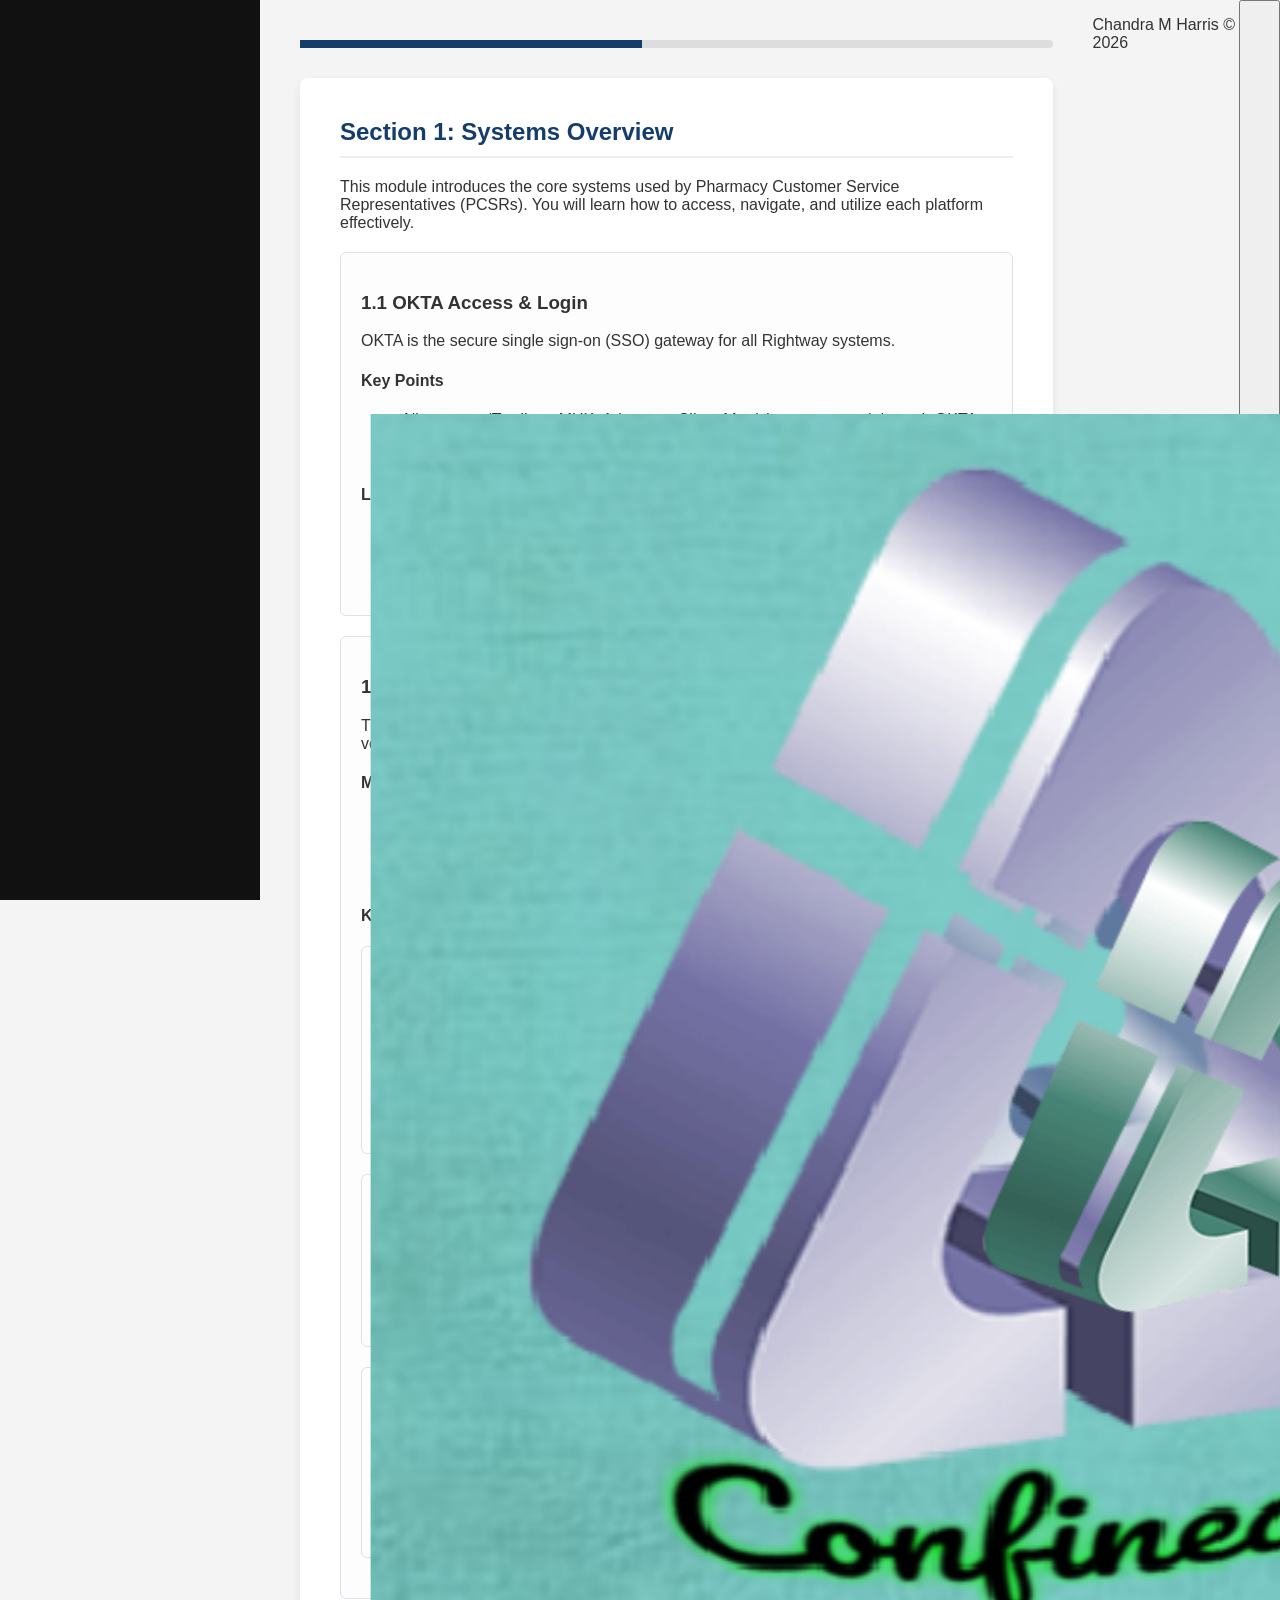
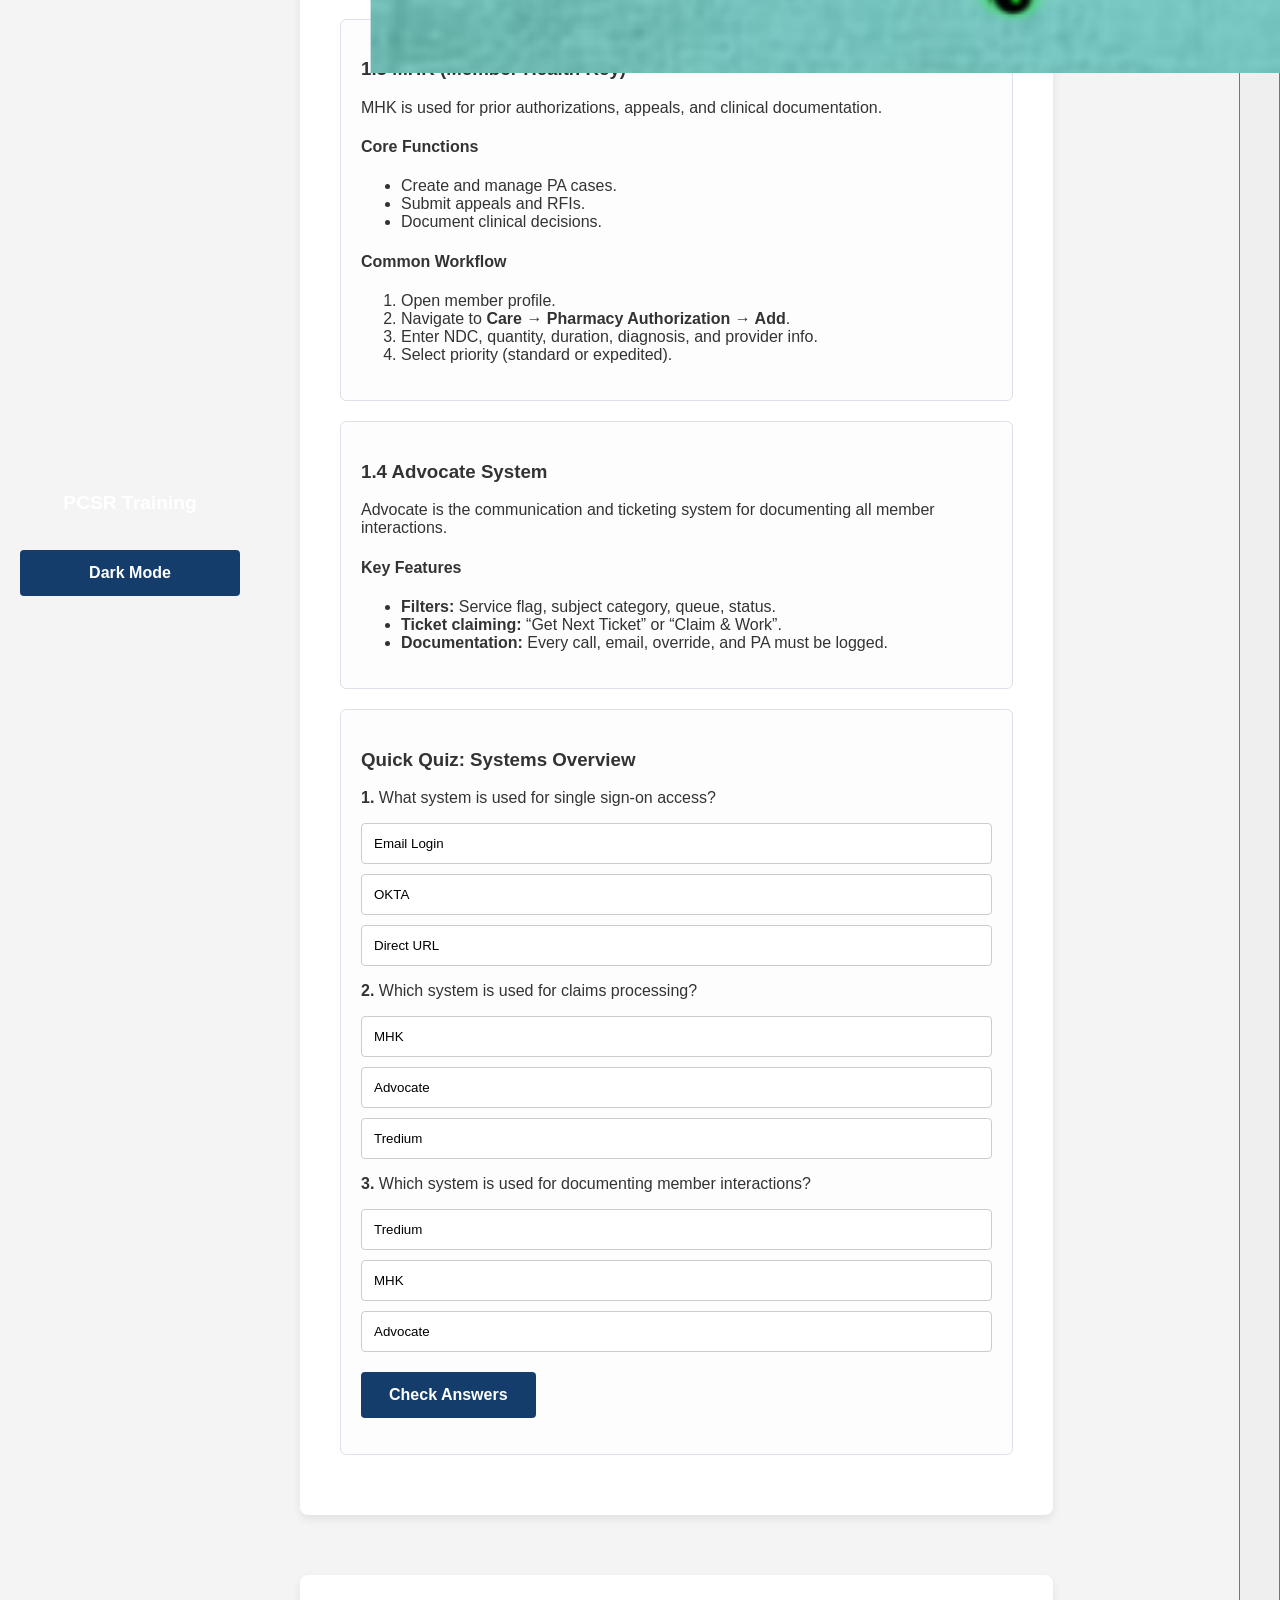
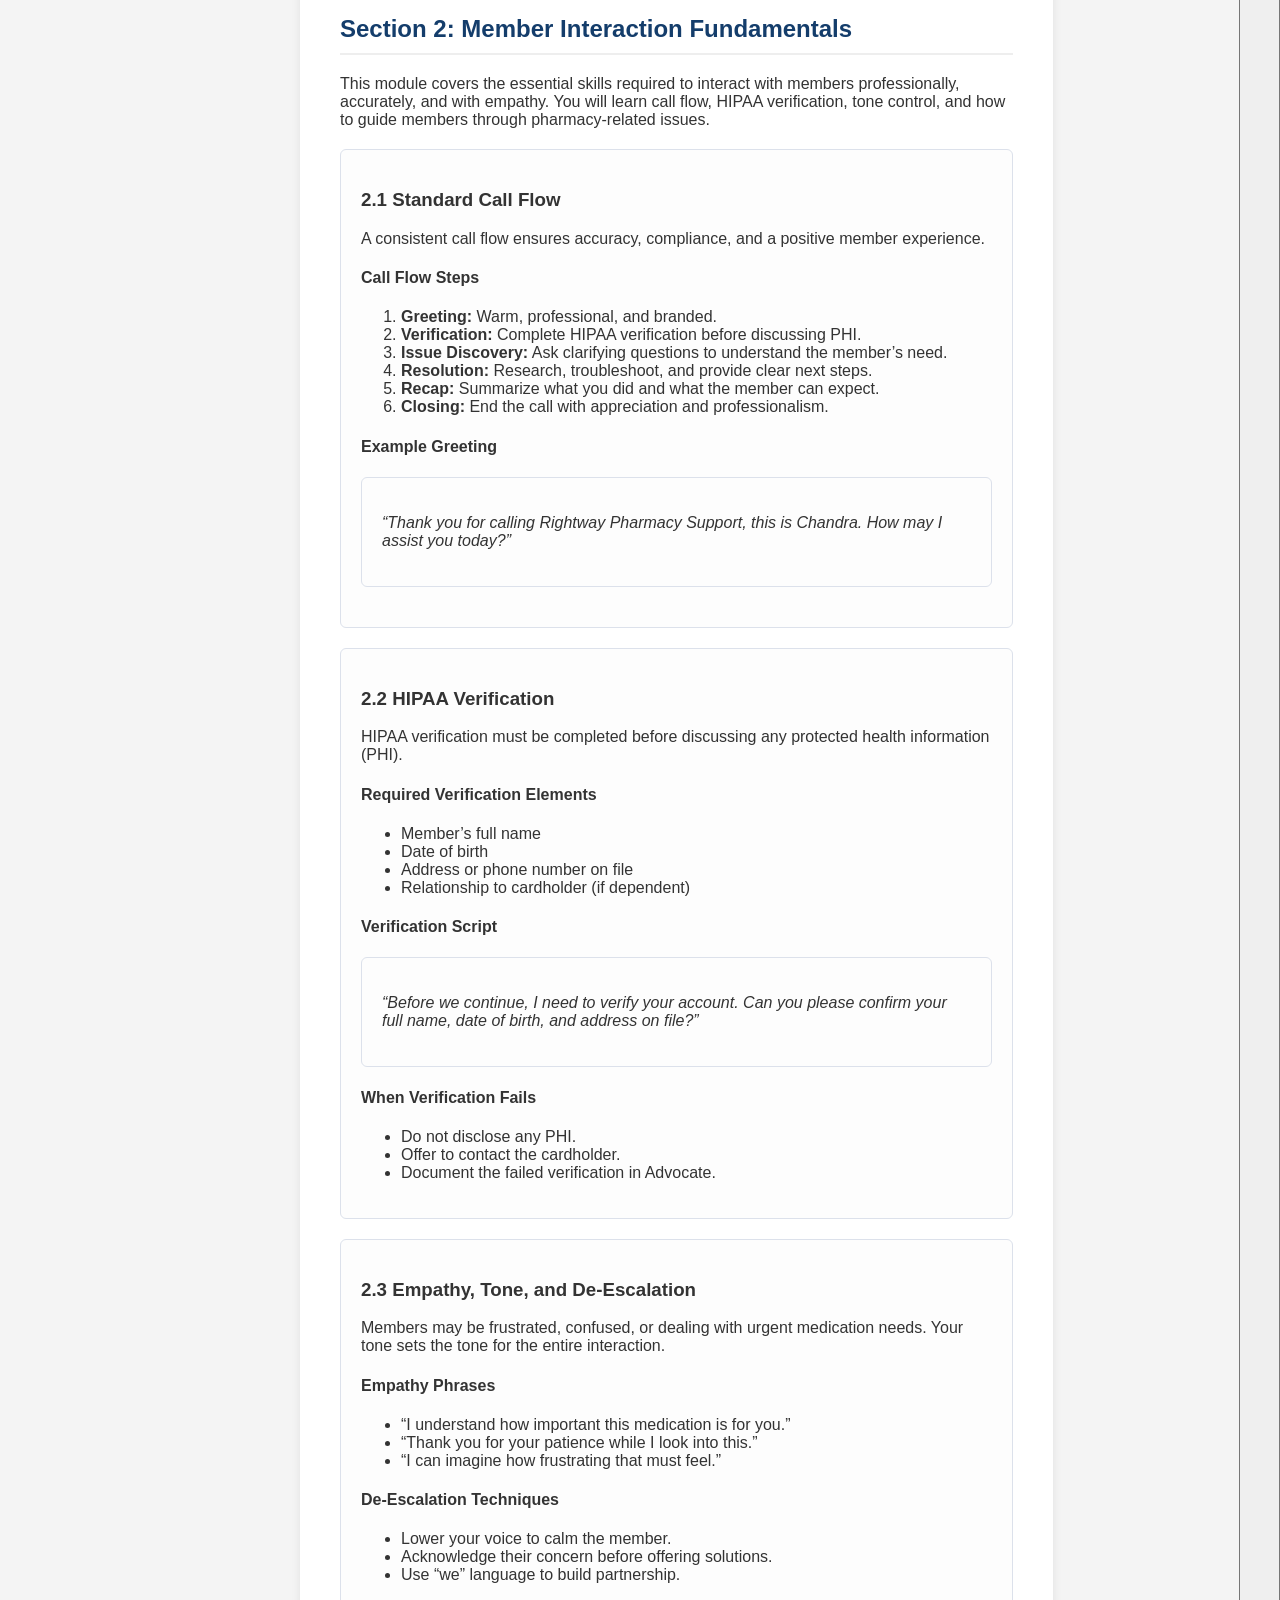
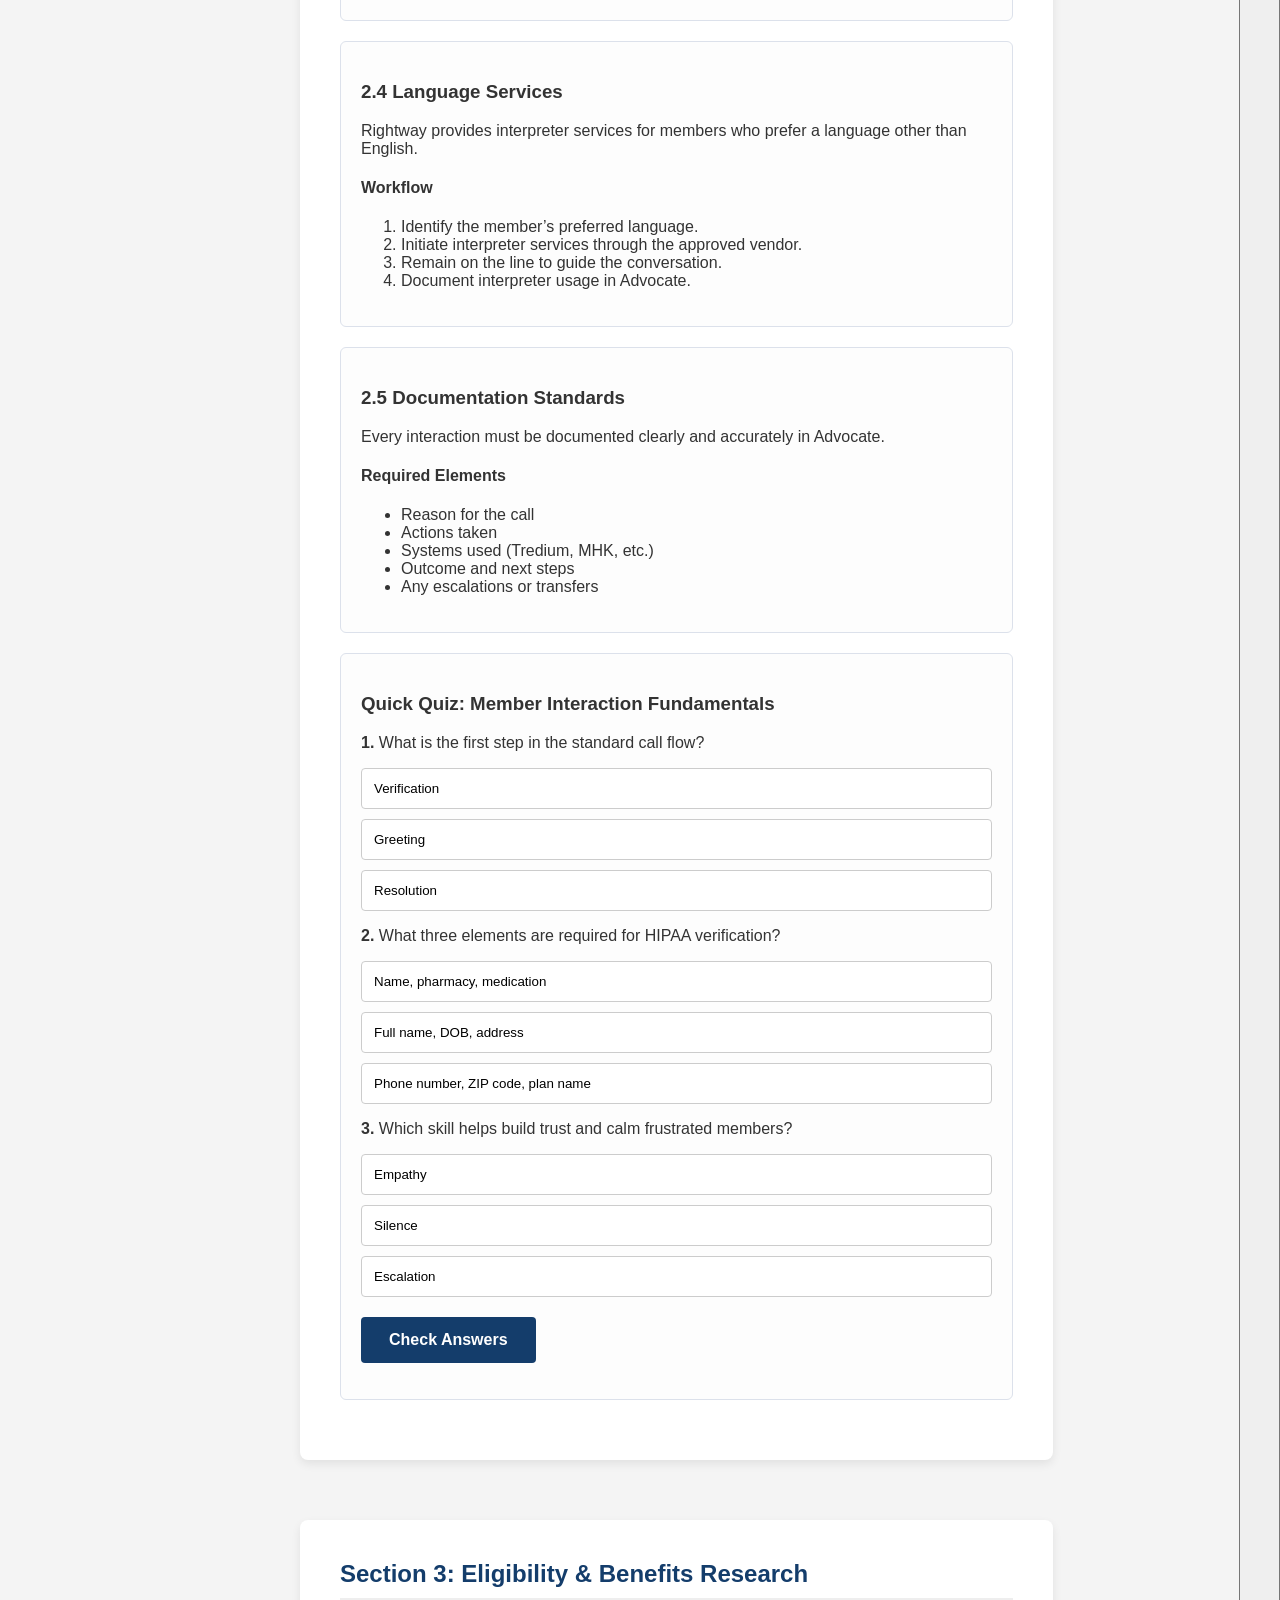
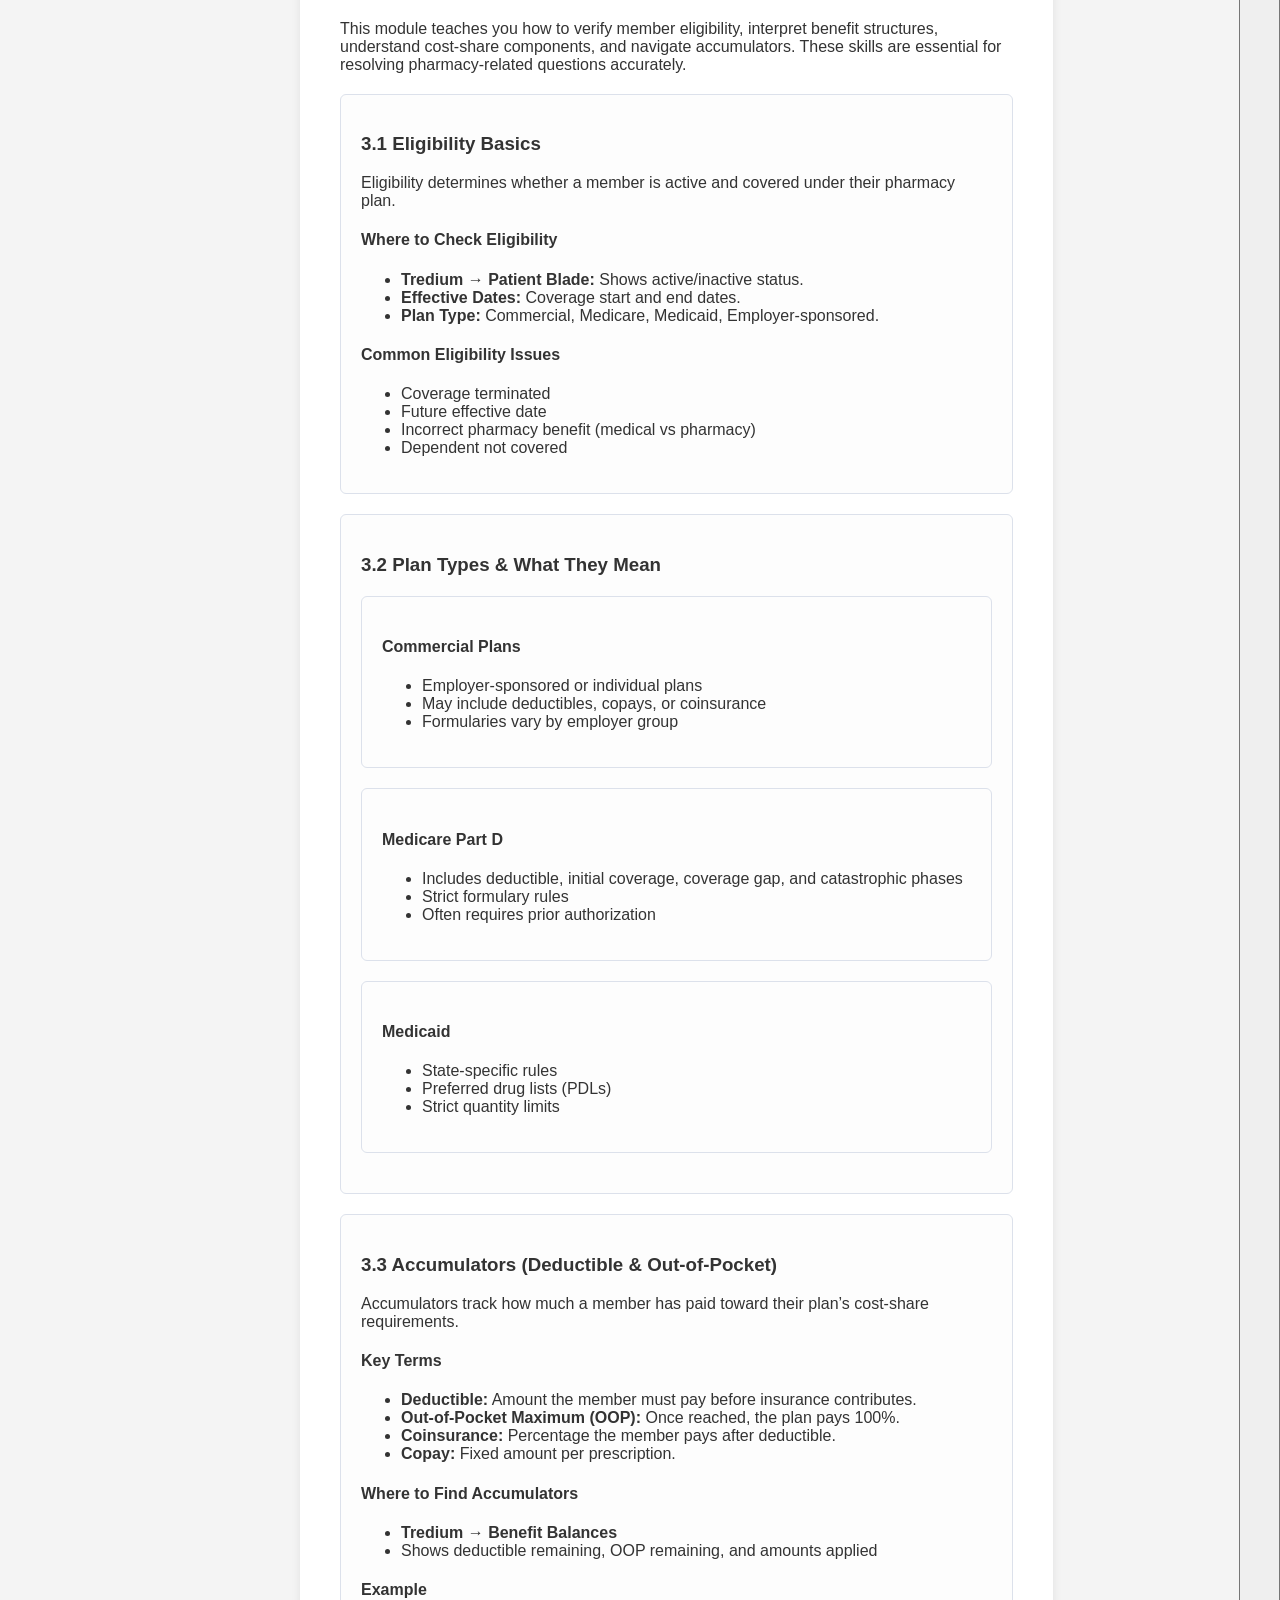
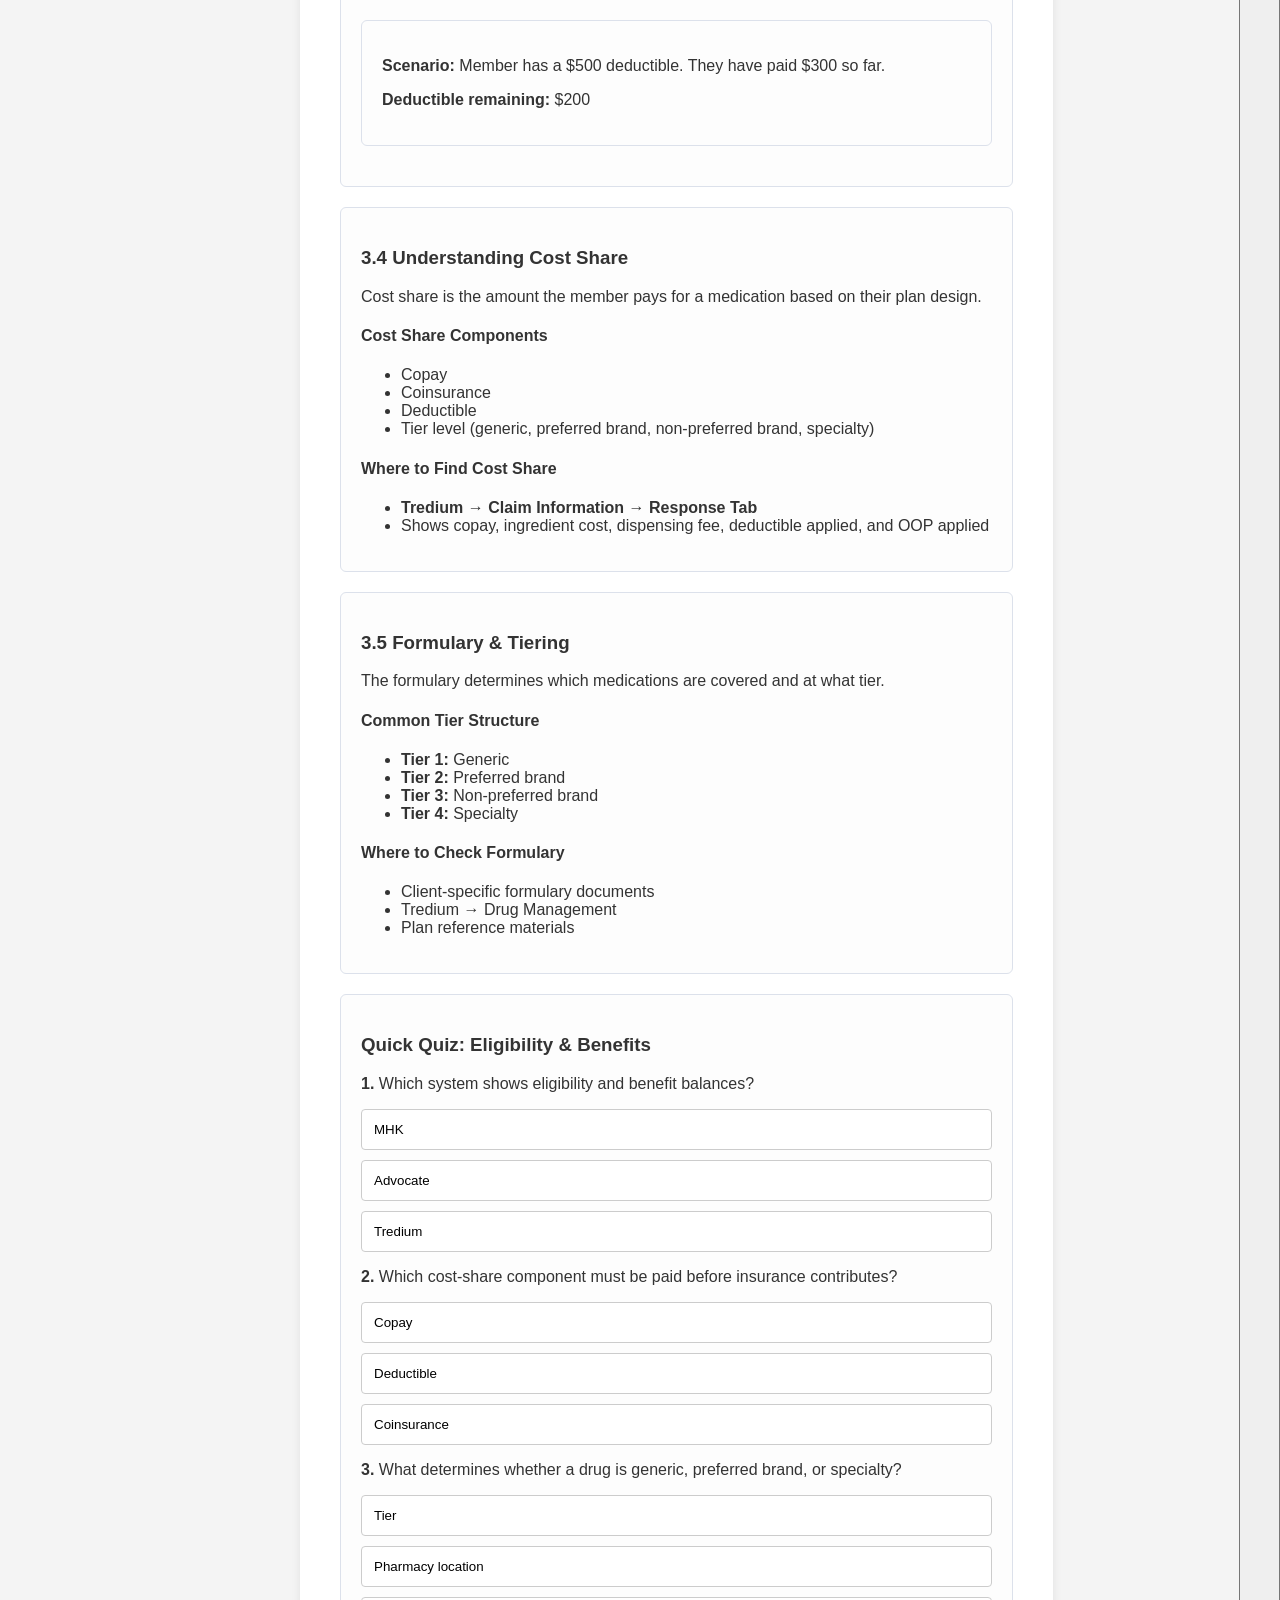
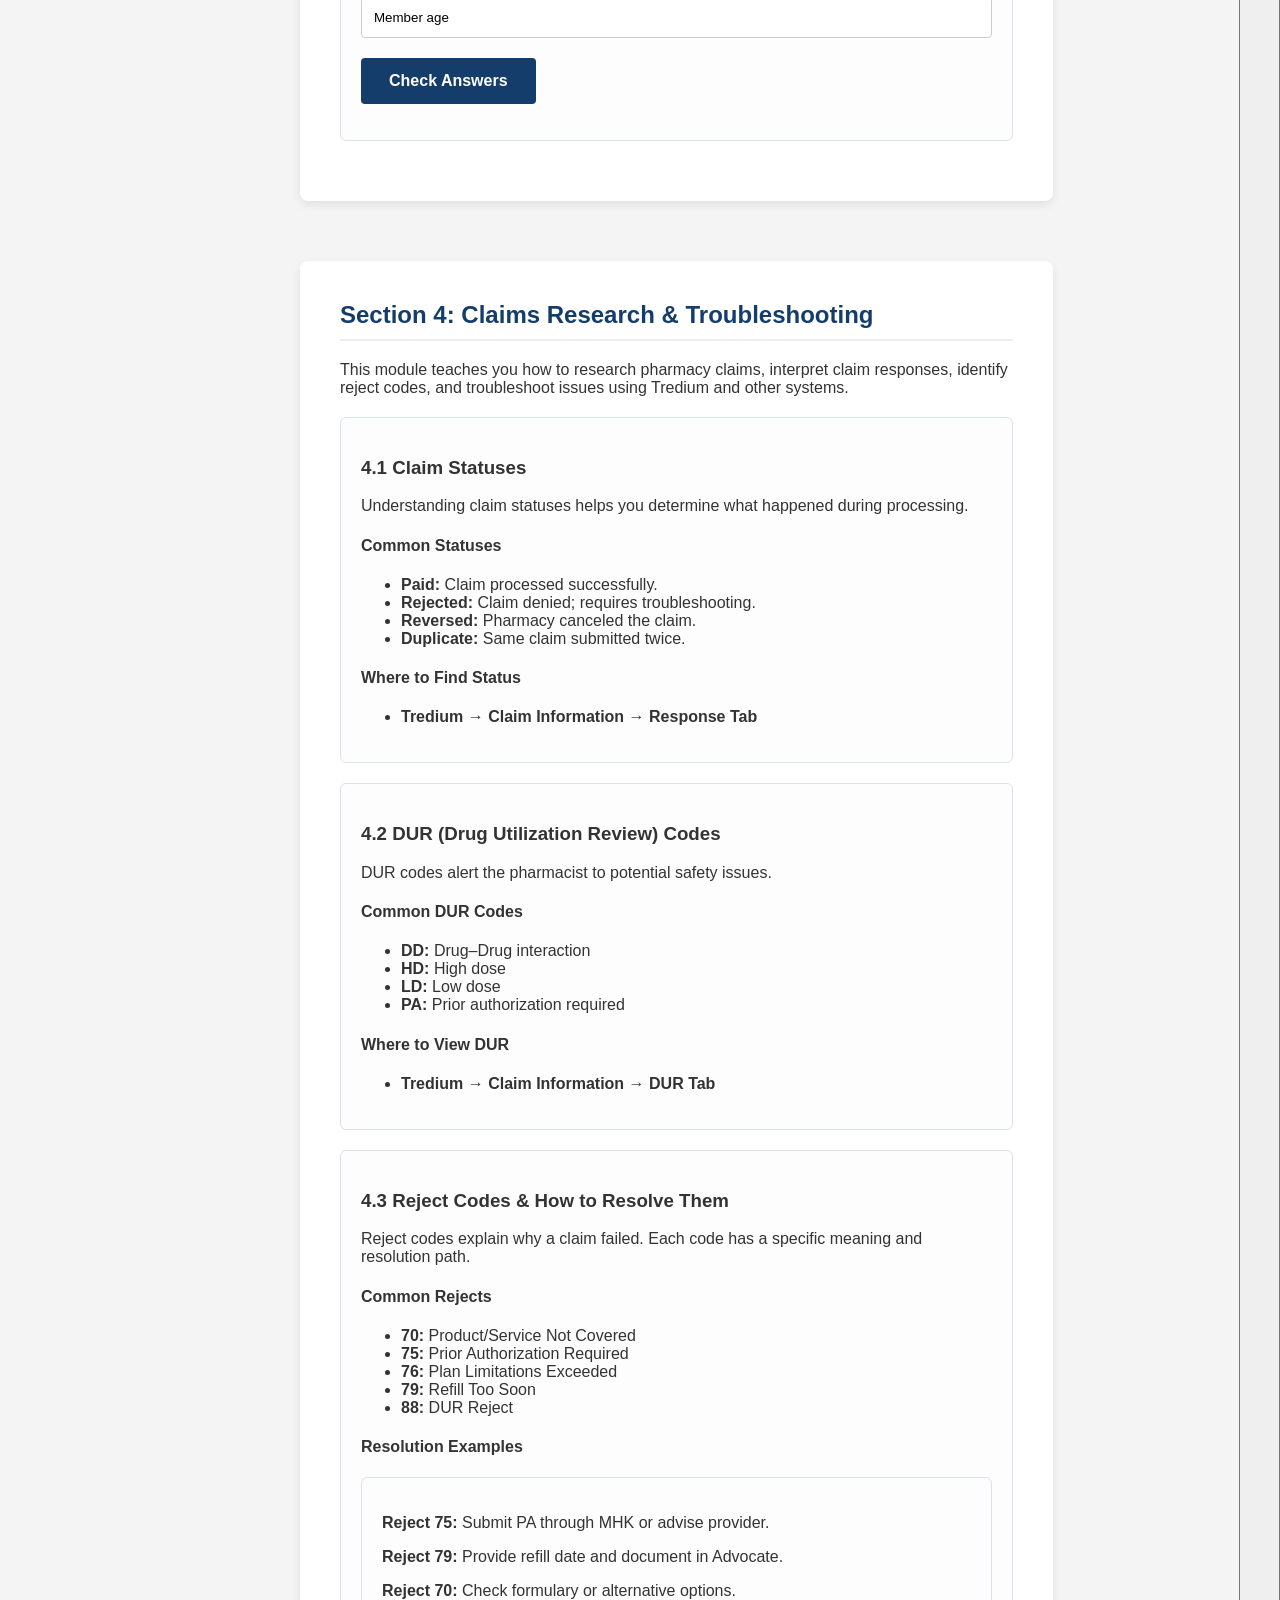
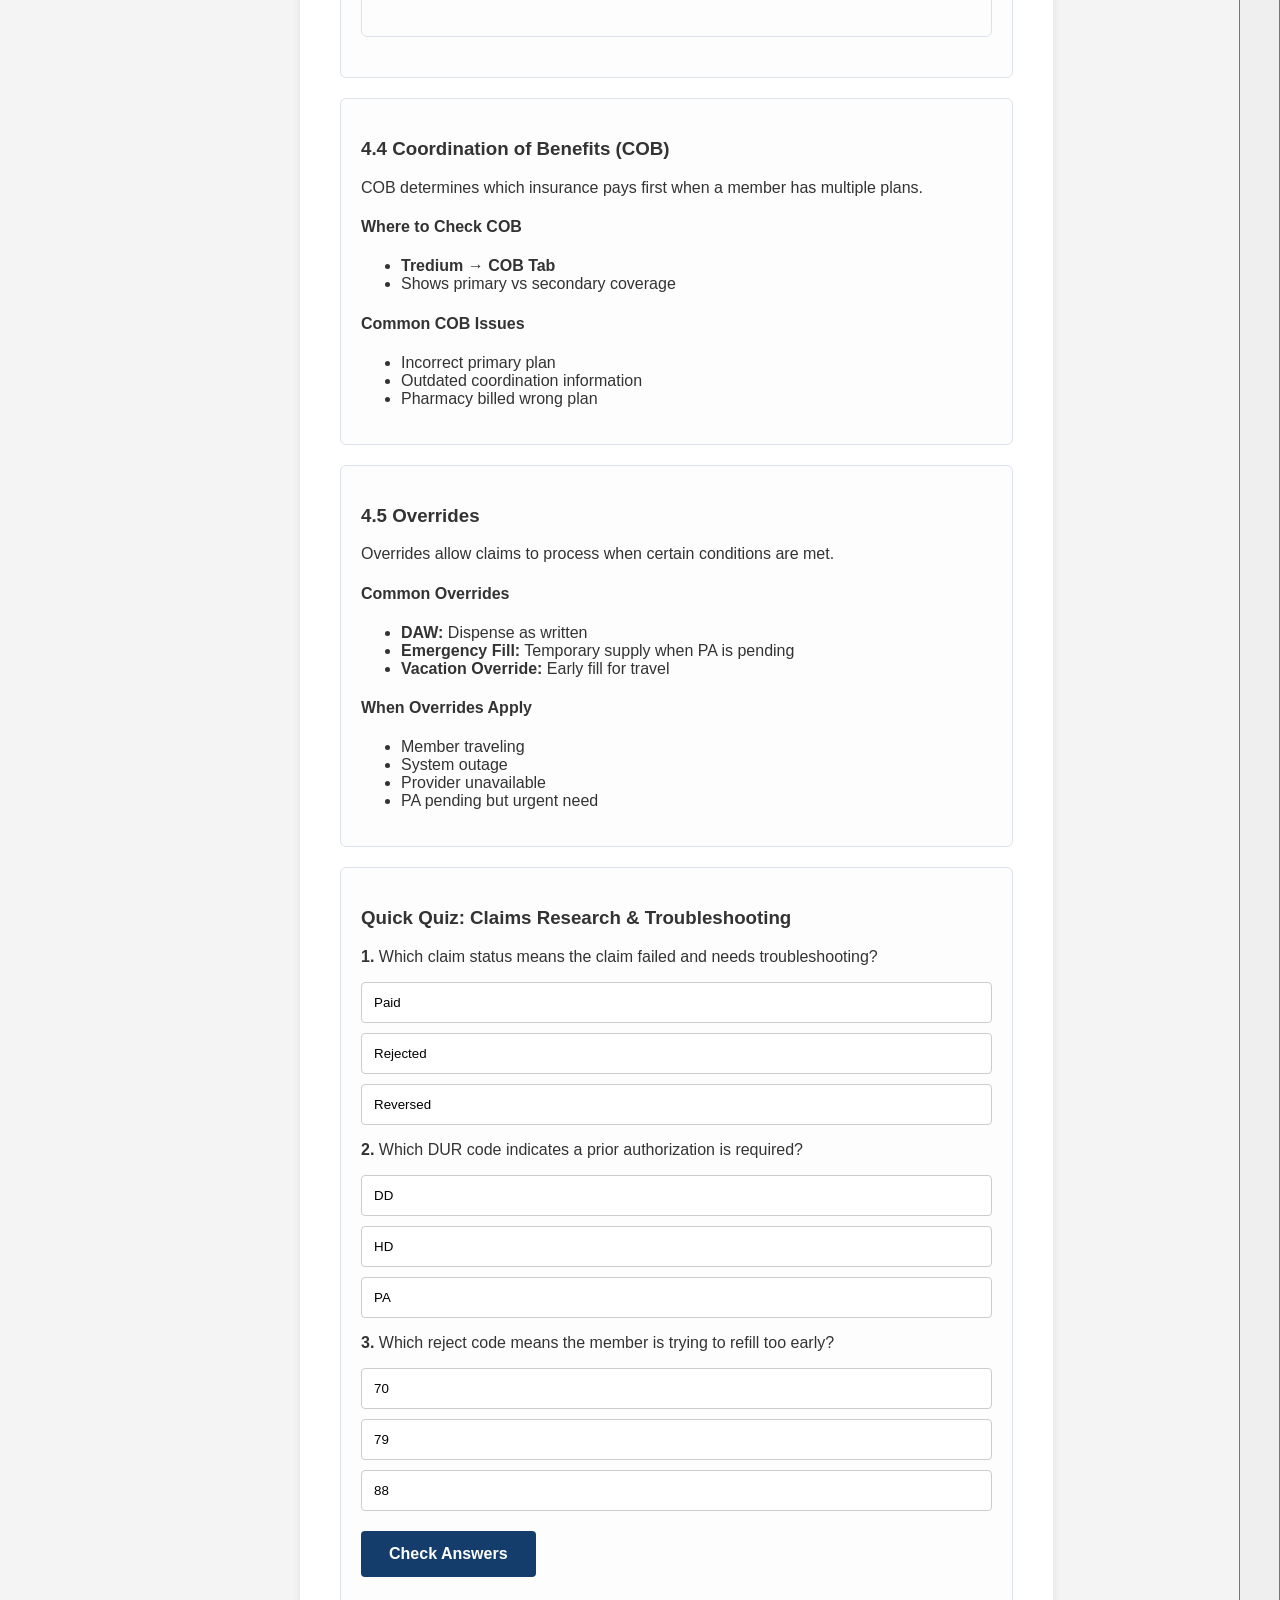
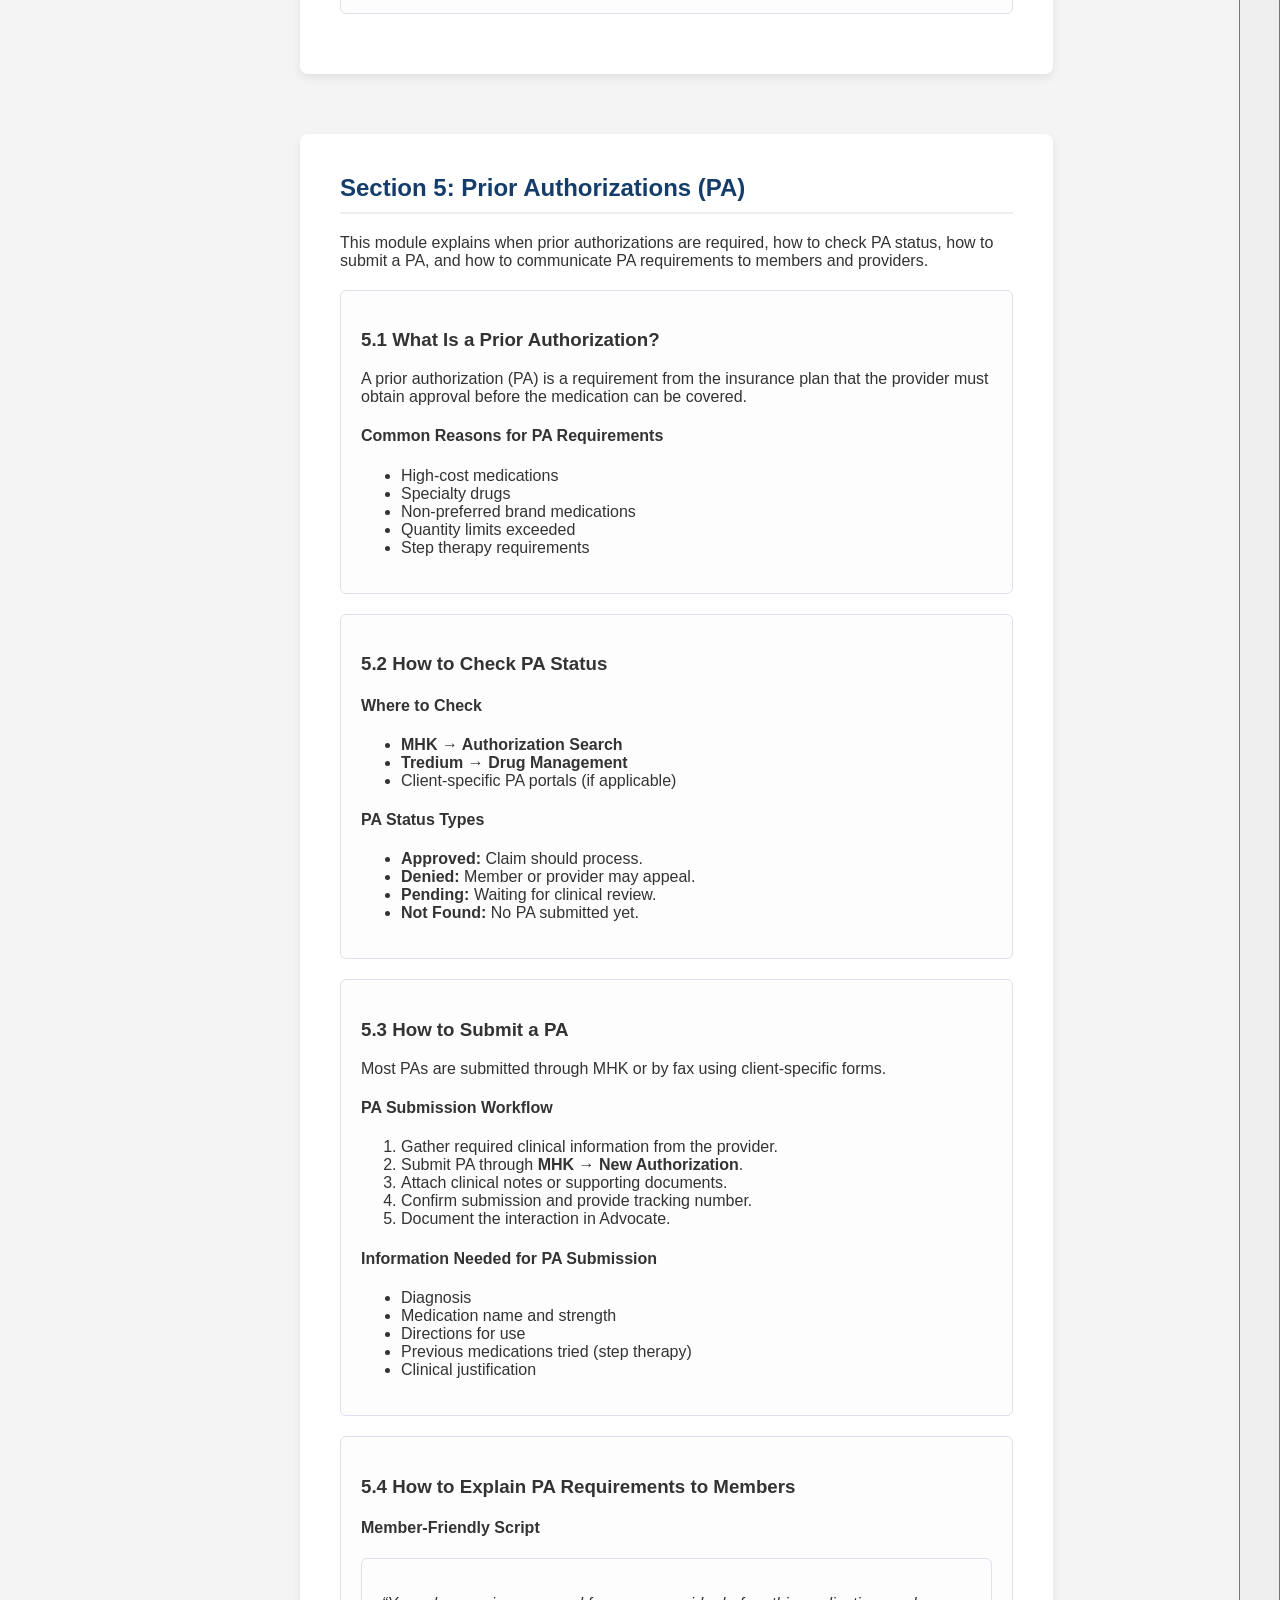
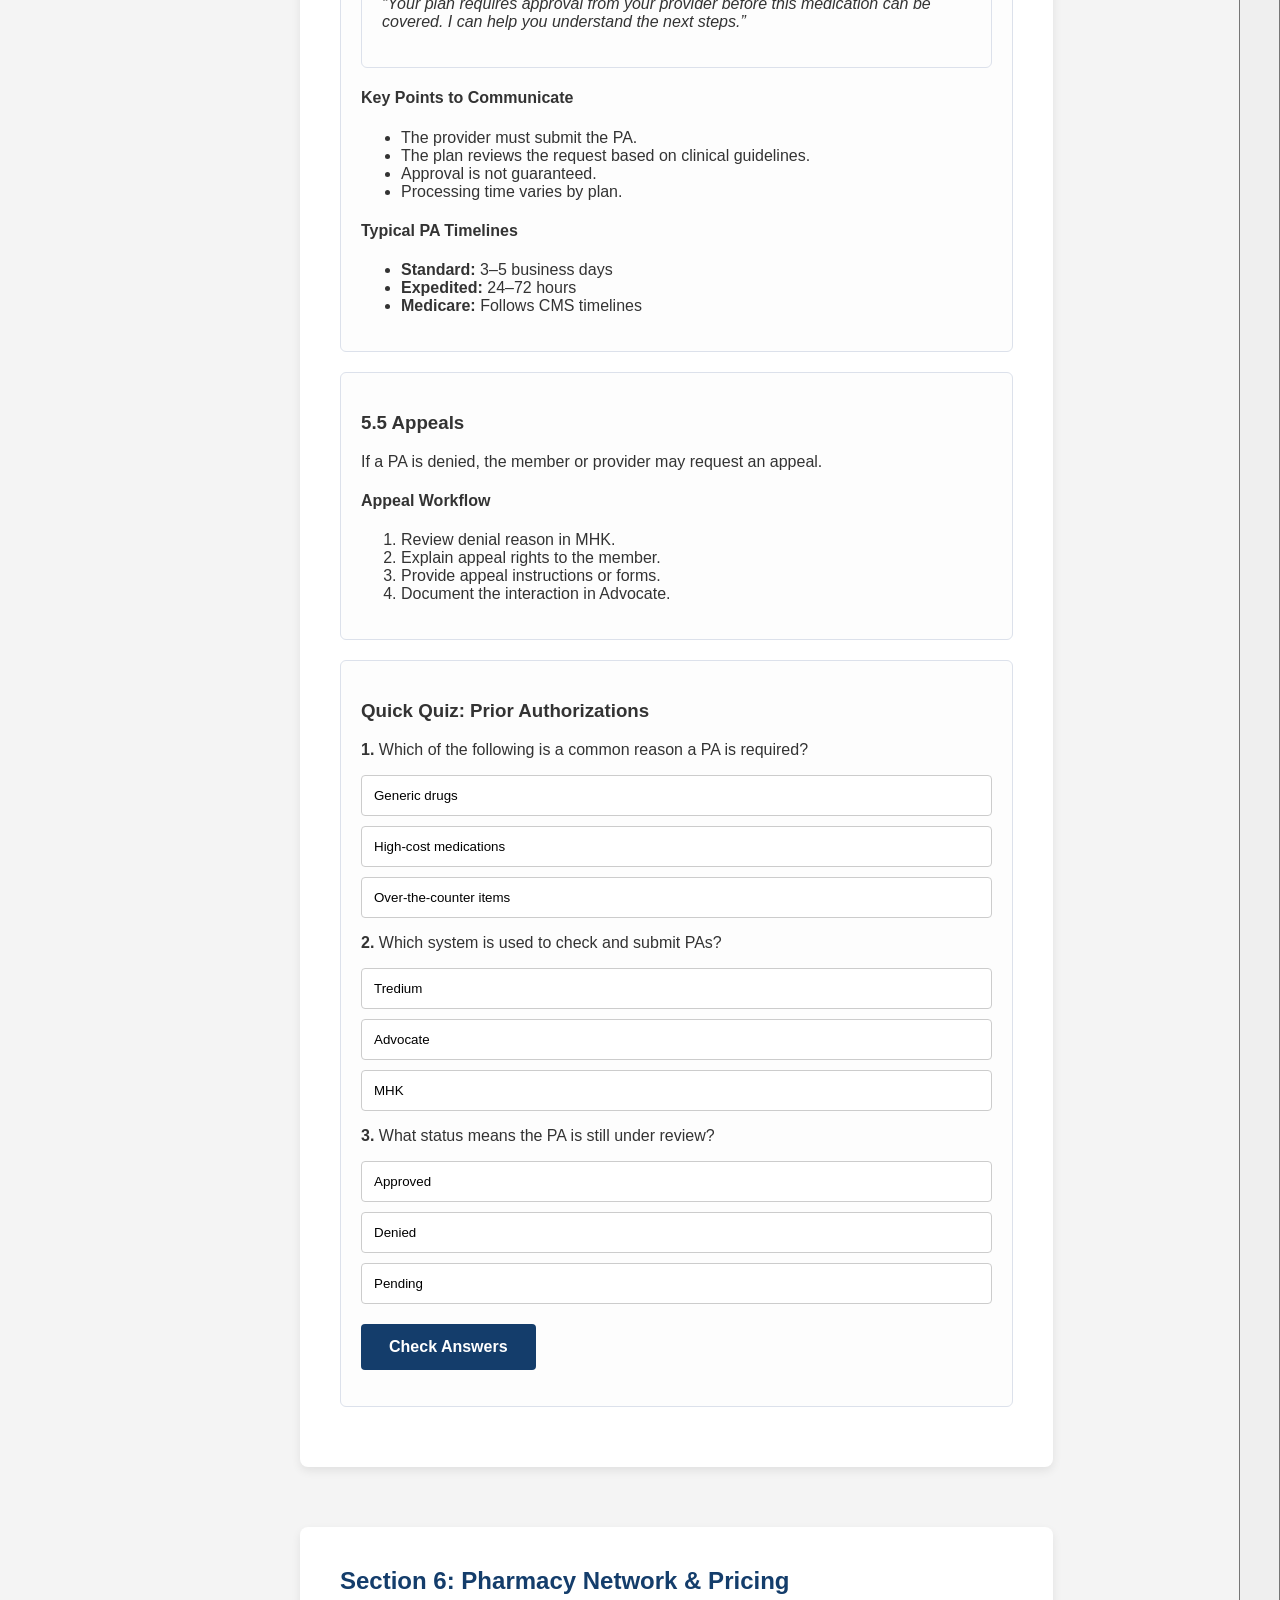
==== commit bdcae2e3: "Update index.html" ====
--- a/index.html
+++ b/index.html
@@ -16,7 +16,7 @@
 
     <h2 class="sidebar-title">PCSR Training</h2>
 
-    <nav class="sidebar-nav">
+  <nav class="sidebar-nav">
   <a href="#home" class="nav-link">Home</a>
   <a href="#module1" class="nav-link">Module 1</a>
   <a href="#module2" class="nav-link">Module 2</a>
@@ -24,6 +24,10 @@
   <a href="#module4" class="nav-link">Module 4</a>
   <a href="#module5" class="nav-link">Module 5</a>
   <a href="#module6" class="nav-link">Module 6</a>
+  <a href="#module7" class="nav-link">Module 7</a>
+  <a href="#module8" class="nav-link">Module 8</a>
+  <a href="#module9" class="nav-link">Module 9</a>
+  <a href="#module10" class="nav-link">Module 10</a>
   <a href="#finalExam" class="nav-link">Final Exam</a>
 </nav>
 
--- a/styles.css
+++ b/styles.css
@@ -0,0 +1,193 @@
+/* === PCSR TRAINING PORTAL — FINAL CORRECTED CSS === */
+
+:root {
+  --primary-blue: #143d6b;
+  --sidebar-width: 260px;
+  --bg-color: #f4f4f4;
+  --text-dark: #333;
+}
+
+/* 1. SMOOTH SCROLLING 
+   This allows the sidebar links to "jump" to sections correctly */
+html {
+  scroll-behavior: smooth;
+}
+
+body {
+  margin: 0;
+  display: flex;
+  background: var(--bg-color);
+  font-family: 'Segoe UI', Tahoma, Geneva, Verdana, sans-serif;
+  color: var(--text-dark);
+}
+
+/* 2. SIDEBAR 
+   Fixed position so it stays on the left while you scroll content */
+.sidebar {
+  width: var(--sidebar-width);
+  background: #111;
+  color: white;
+  height: 100vh;
+  position: fixed; 
+  left: 0;
+  top: 0;
+  padding: 20px;
+  box-sizing: border-box;
+  display: flex;
+  flex-direction: column;
+  z-index: 1000;
+}
+
+.sidebar-title {
+  font-size: 1.2rem;
+  margin: 20px 0;
+  text-align: center;
+  font-weight: bold;
+}
+
+.sidebar-nav {
+  display: flex;
+  flex-direction: column;
+  gap: 5px;
+  overflow-y: auto; /* Allows sidebar to scroll if list is long */
+}
+
+.nav-link {
+  color: #ccc;
+  text-decoration: none;
+  padding: 12px;
+  border-radius: 4px;
+  transition: background 0.3s, color 0.3s;
+  font-size: 0.95rem;
+  display: flex;
+  justify-content: space-between;
+  align-items: center;
+}
+
+.nav-link:hover, .nav-link.active {
+  background: #333;
+  color: white;
+}
+
+.nav-link.completed::after {
+  content: "✔";
+  color: #4caf50;
+  font-weight: bold;
+}
+
+/* 3. MAIN CONTENT LAYOUT 
+   margin-left matches sidebar width to prevent overlap */
+.content-wrapper {
+  margin-left: var(--sidebar-width); 
+  width: calc(100% - var(--sidebar-width));
+  padding: 40px;
+  box-sizing: border-box;
+  min-height: 100vh;
+}
+
+main {
+  max-width: 900px;
+  margin: 0 auto;
+}
+
+/* 4. CONTENT SECTIONS 
+   Opacity set to 1 to ensure visibility on load */
+.content-section {
+  background: white;
+  padding: 40px;
+  margin-bottom: 60px;
+  border-radius: 8px;
+  box-shadow: 0 4px 10px rgba(0,0,0,0.08);
+  opacity: 1; 
+  transform: translateY(0);
+}
+
+.content-section h2 {
+  color: var(--primary-blue);
+  border-bottom: 2px solid #eee;
+  padding-bottom: 10px;
+  margin-top: 0;
+}
+
+/* 5. CARDS & QUIZ UI */
+.card {
+  background: #fdfdfd;
+  border: 1px solid #dce1eb;
+  padding: 20px;
+  border-radius: 6px;
+  margin: 20px 0;
+}
+
+.quiz-option {
+  display: block;
+  width: 100%;
+  text-align: left;
+  padding: 12px;
+  margin: 10px 0;
+  border: 1px solid #ccc;
+  background: #fff;
+  cursor: pointer;
+  border-radius: 4px;
+  transition: 0.2s;
+}
+
+.quiz-option:hover {
+  background: #f0f7ff;
+}
+
+.quiz-option.selected {
+  background: var(--primary-blue);
+  color: white;
+  border-color: var(--primary-blue);
+}
+
+.primary-btn {
+  background: var(--primary-blue);
+  color: white;
+  border: none;
+  padding: 14px 28px;
+  border-radius: 4px;
+  cursor: pointer;
+  font-weight: bold;
+  font-size: 1rem;
+  margin-top: 10px;
+}
+
+.primary-btn:hover {
+  background: #0d2a4a;
+}
+
+/* 6. DARK MODE */
+body.dark {
+  background: #1a1a1a;
+  color: #eee;
+}
+
+body.dark .content-section {
+  background: #2a2a2a;
+  box-shadow: 0 4px 15px rgba(0,0,0,0.4);
+}
+
+body.dark .card {
+  background: #333;
+  border-color: #444;
+}
+
+/* 7. PROGRESS BAR */
+.progress-container {
+  width: 100%;
+  background: #ddd;
+  height: 8px;
+  border-radius: 4px;
+  margin-bottom: 30px;
+  position: sticky;
+  top: 0;
+  z-index: 10;
+}
+
+.progress-bar {
+  height: 100%;
+  background: var(--primary-blue);
+  width: 0%;
+  transition: width 0.4s ease;
+}
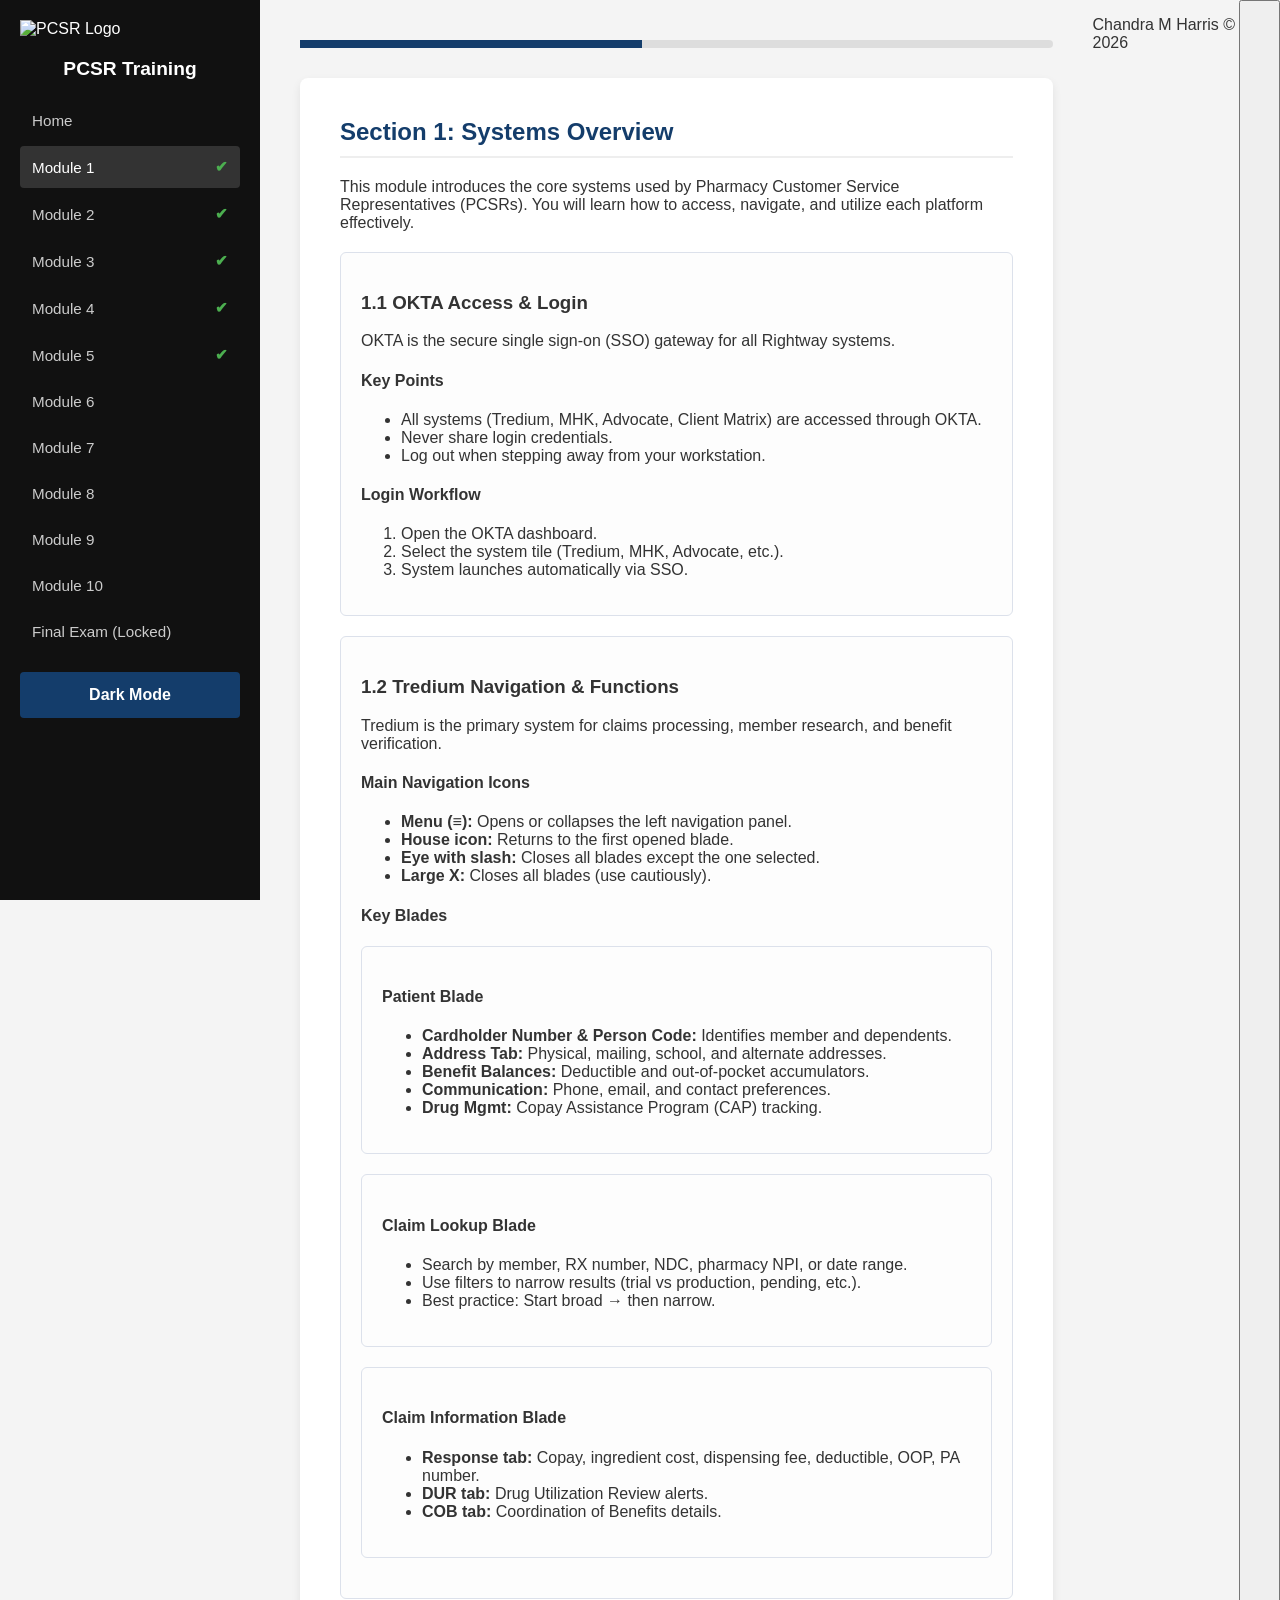
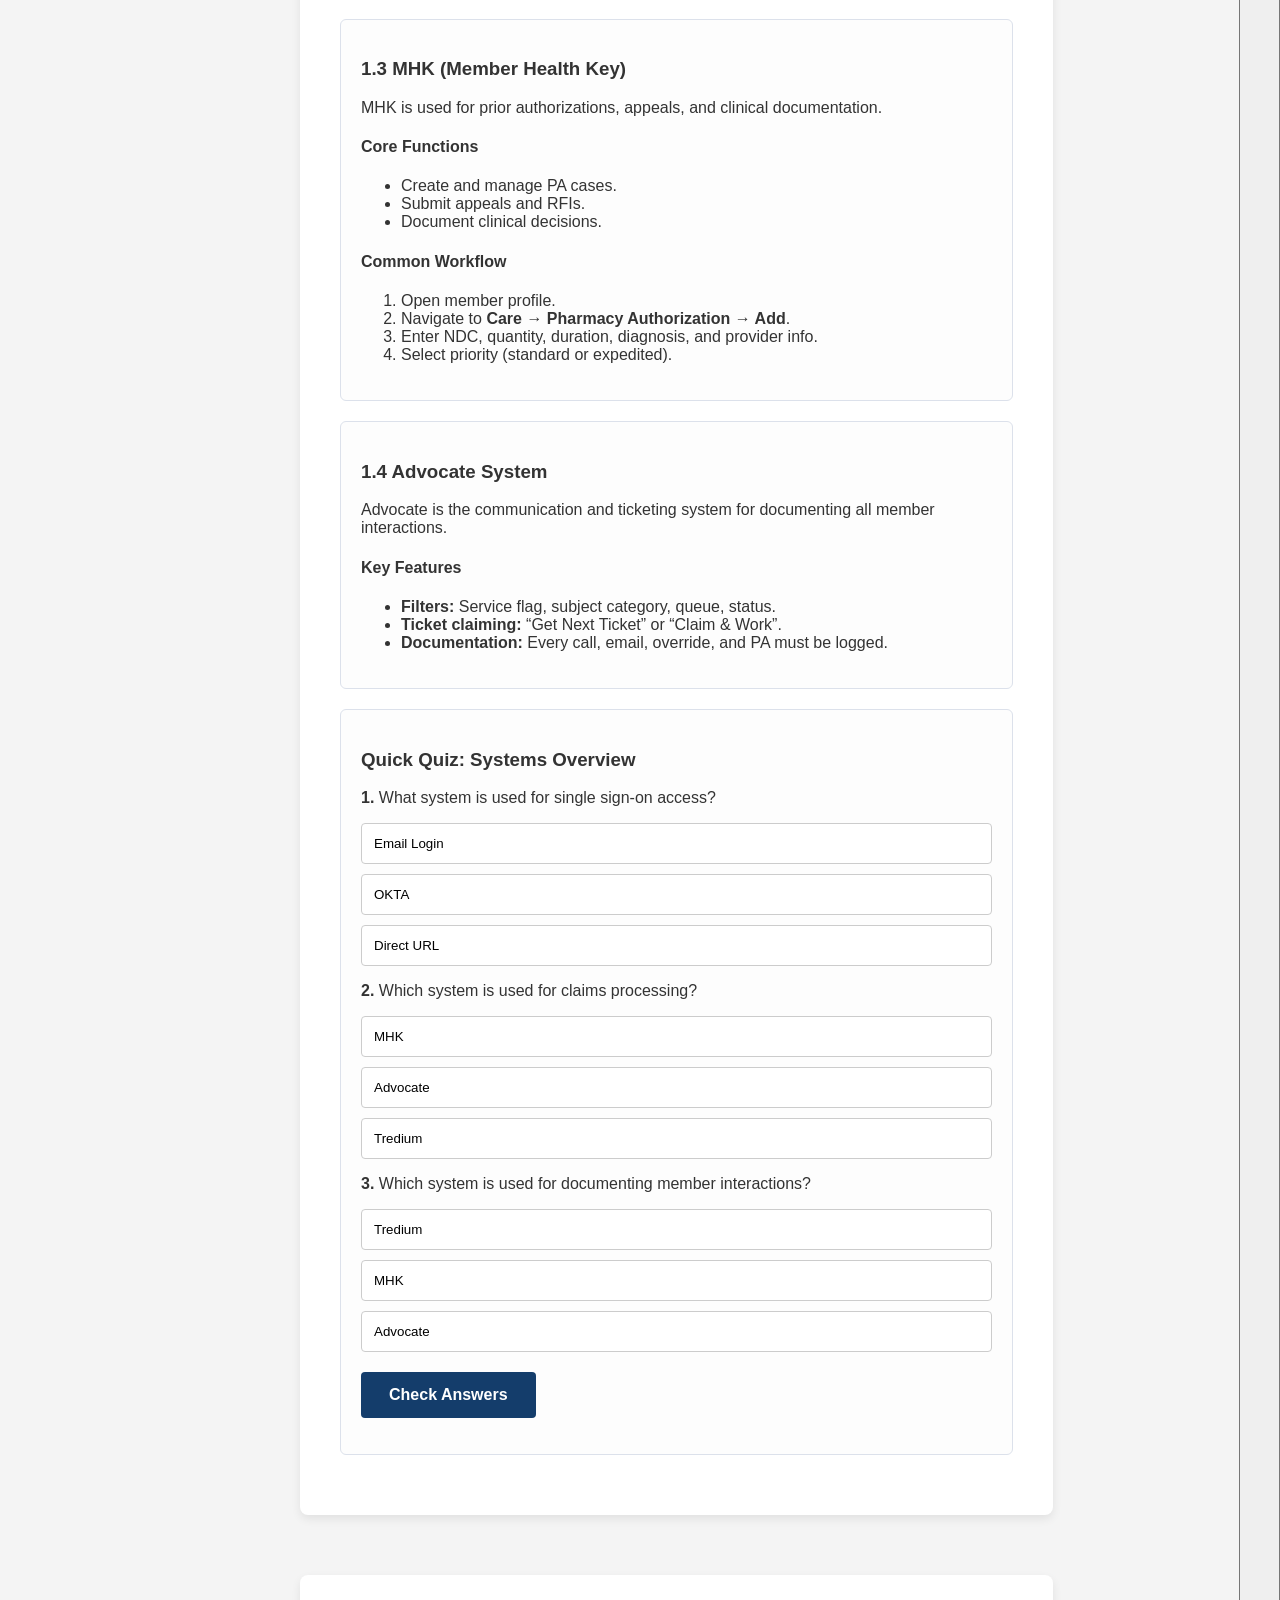
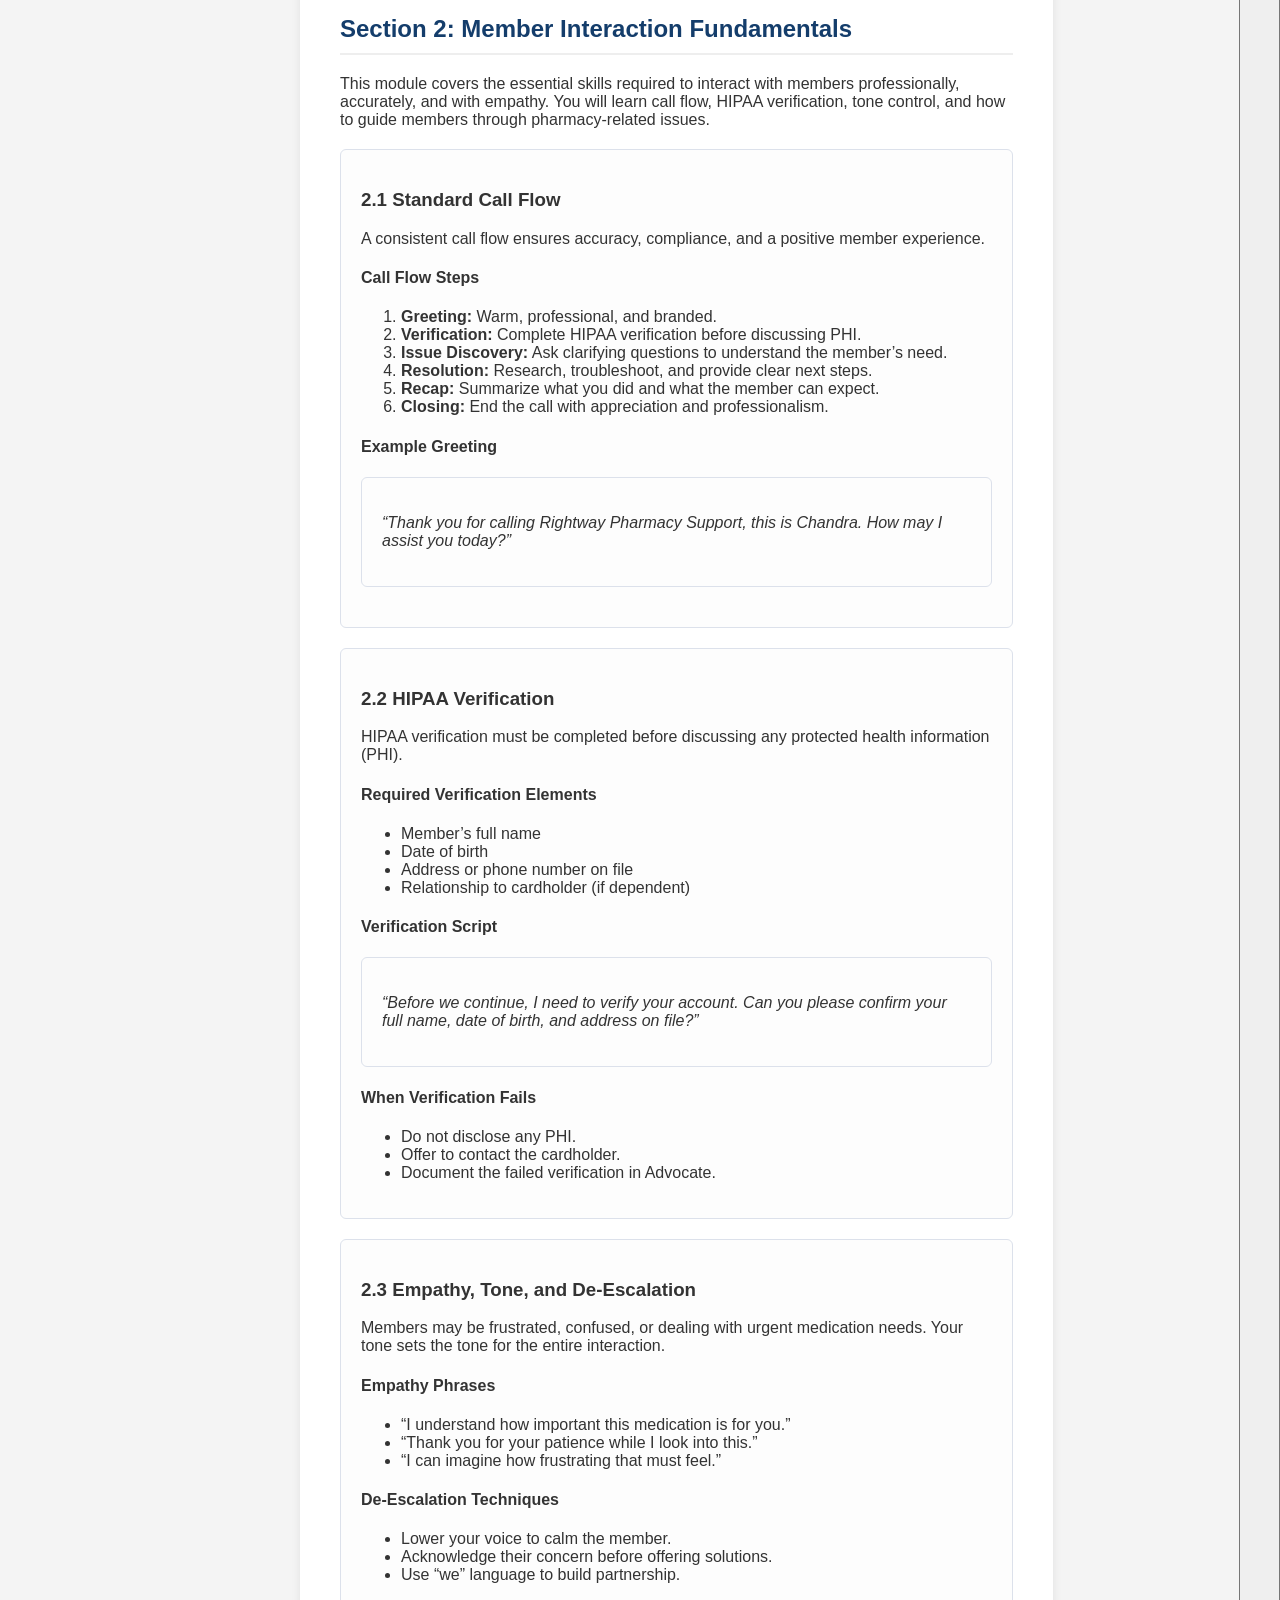
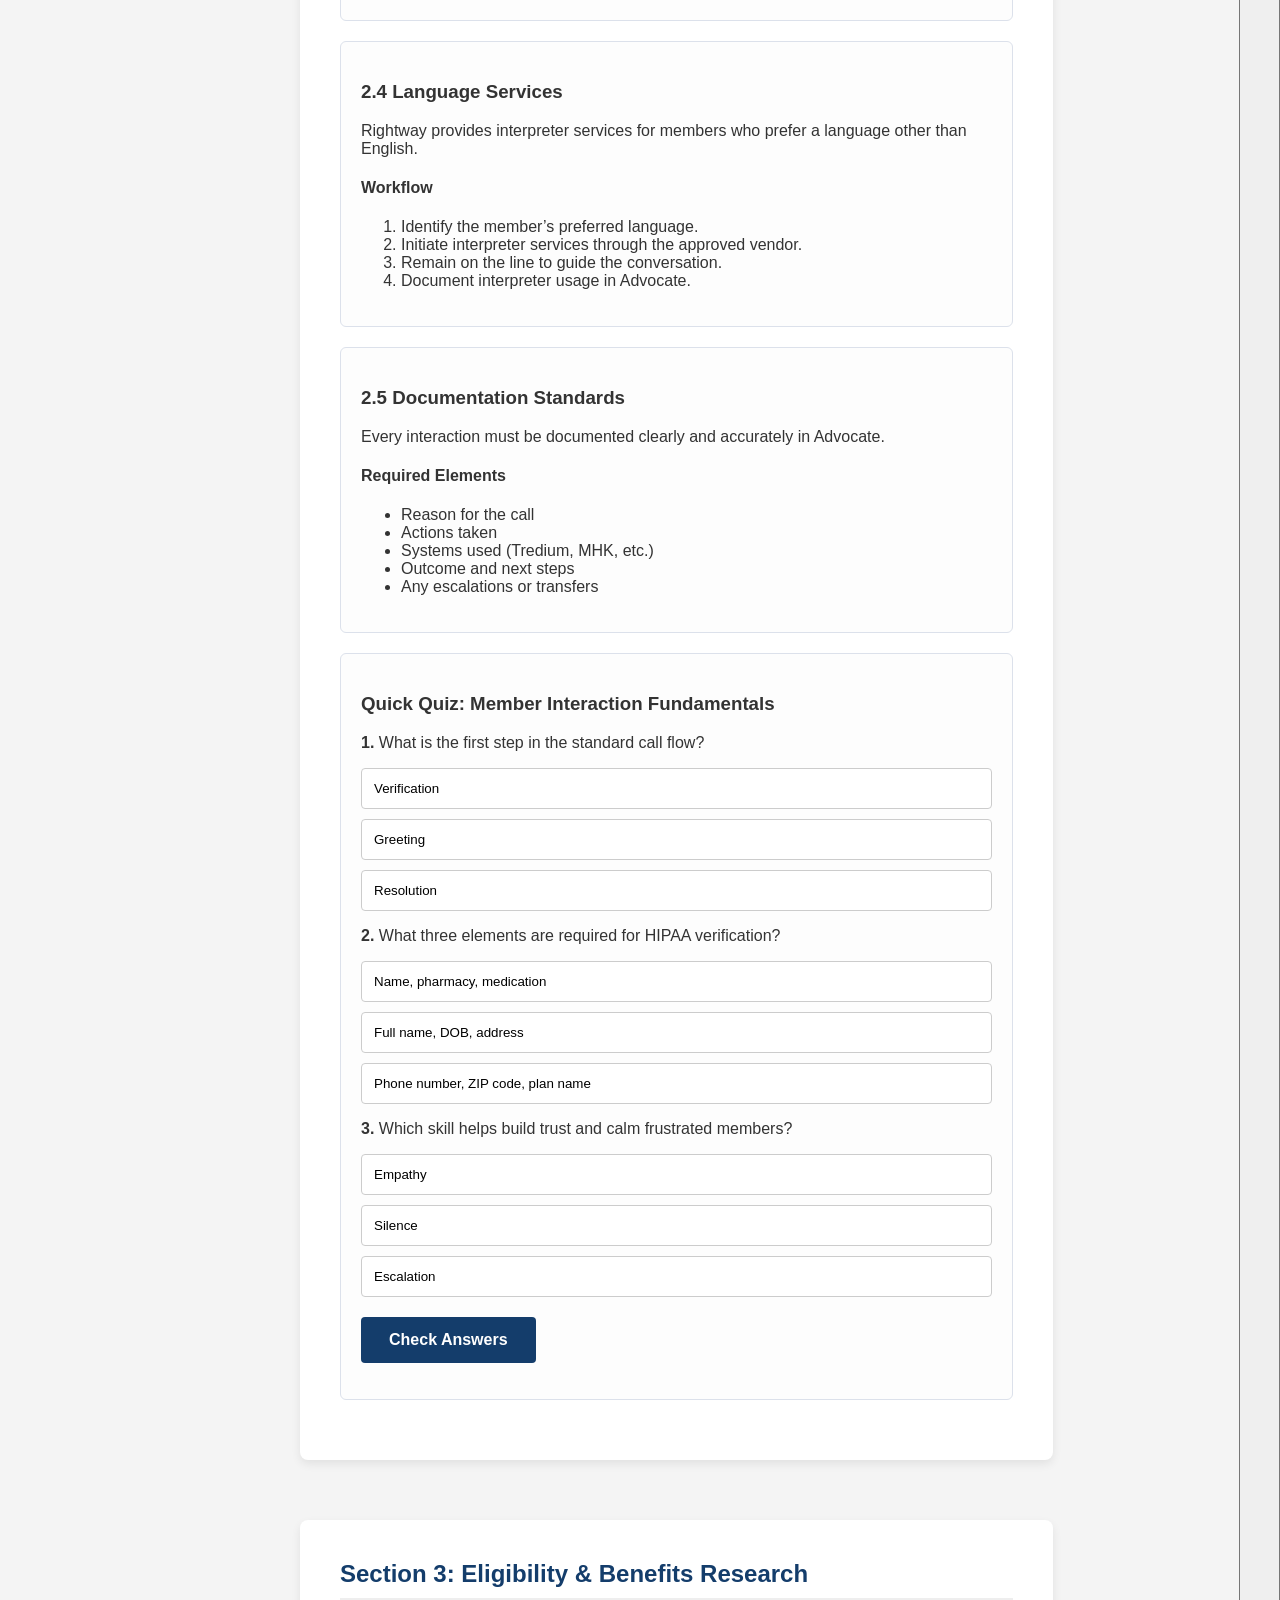
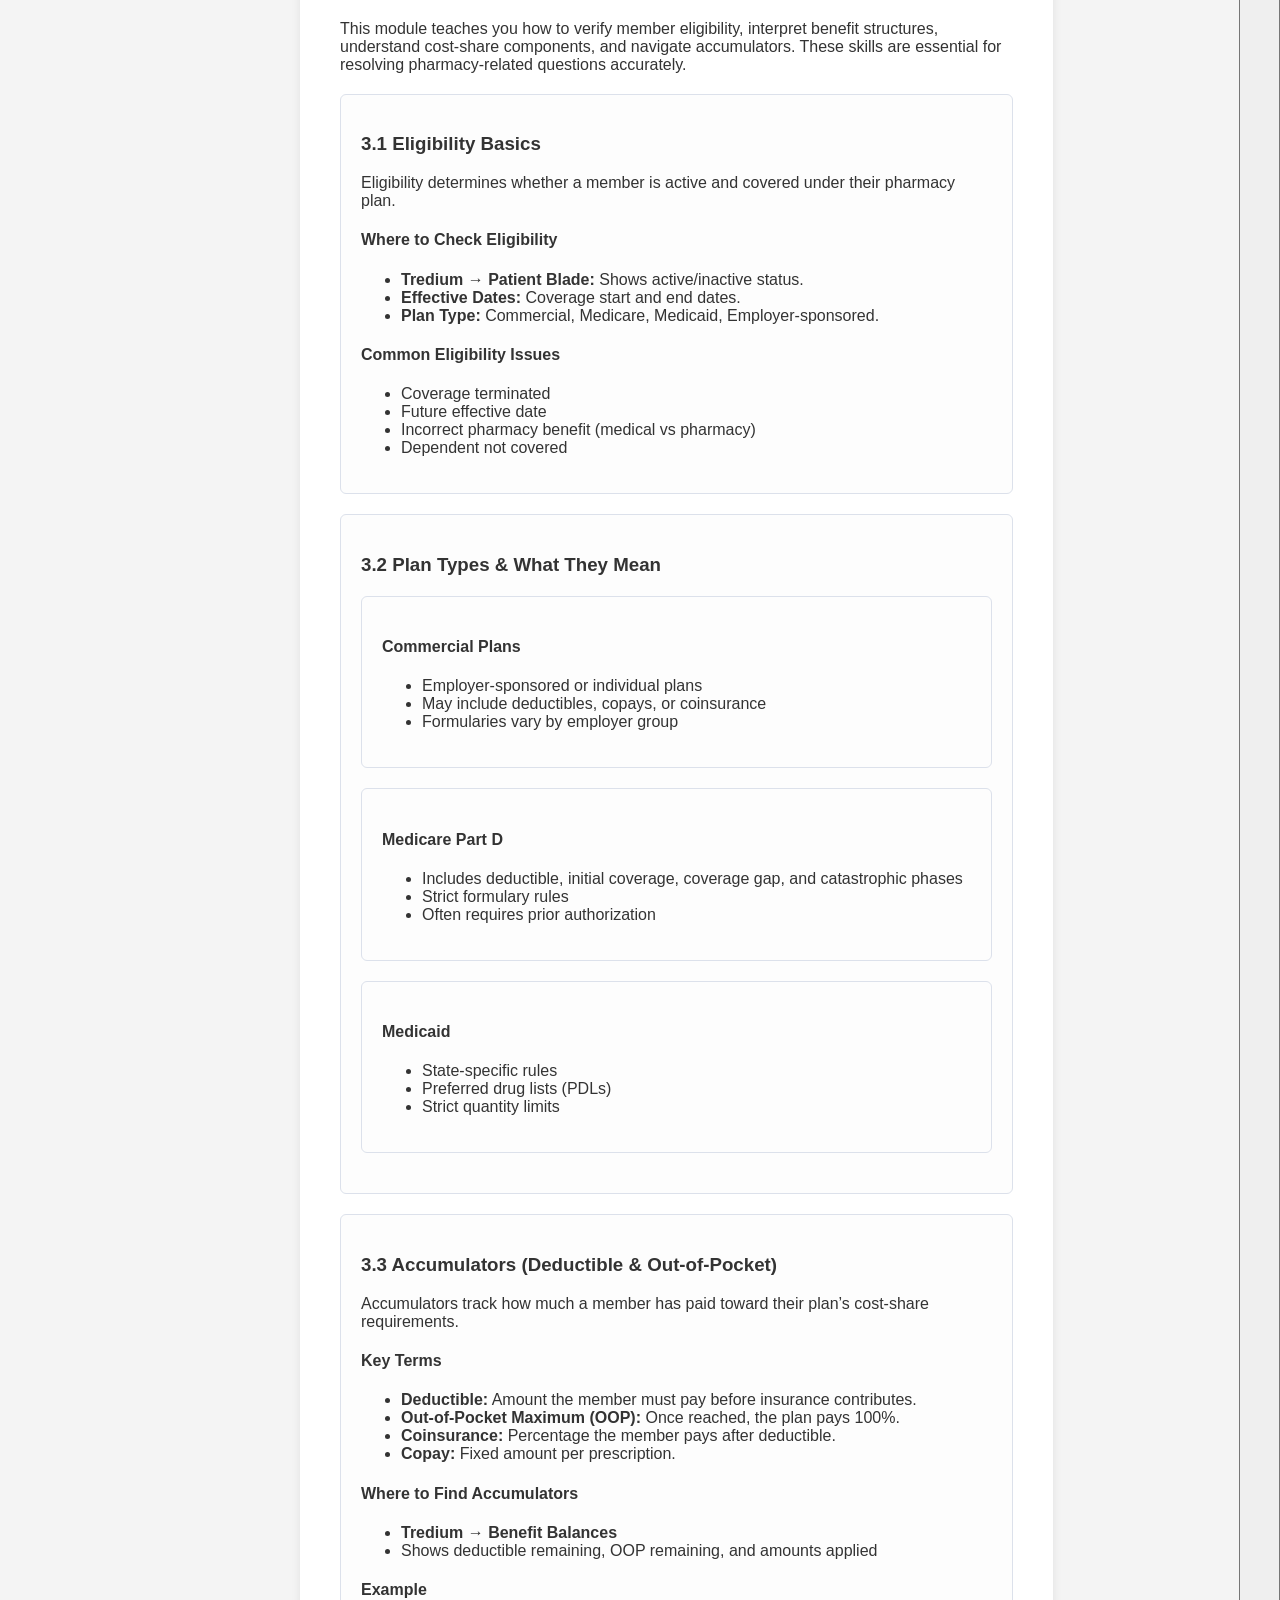
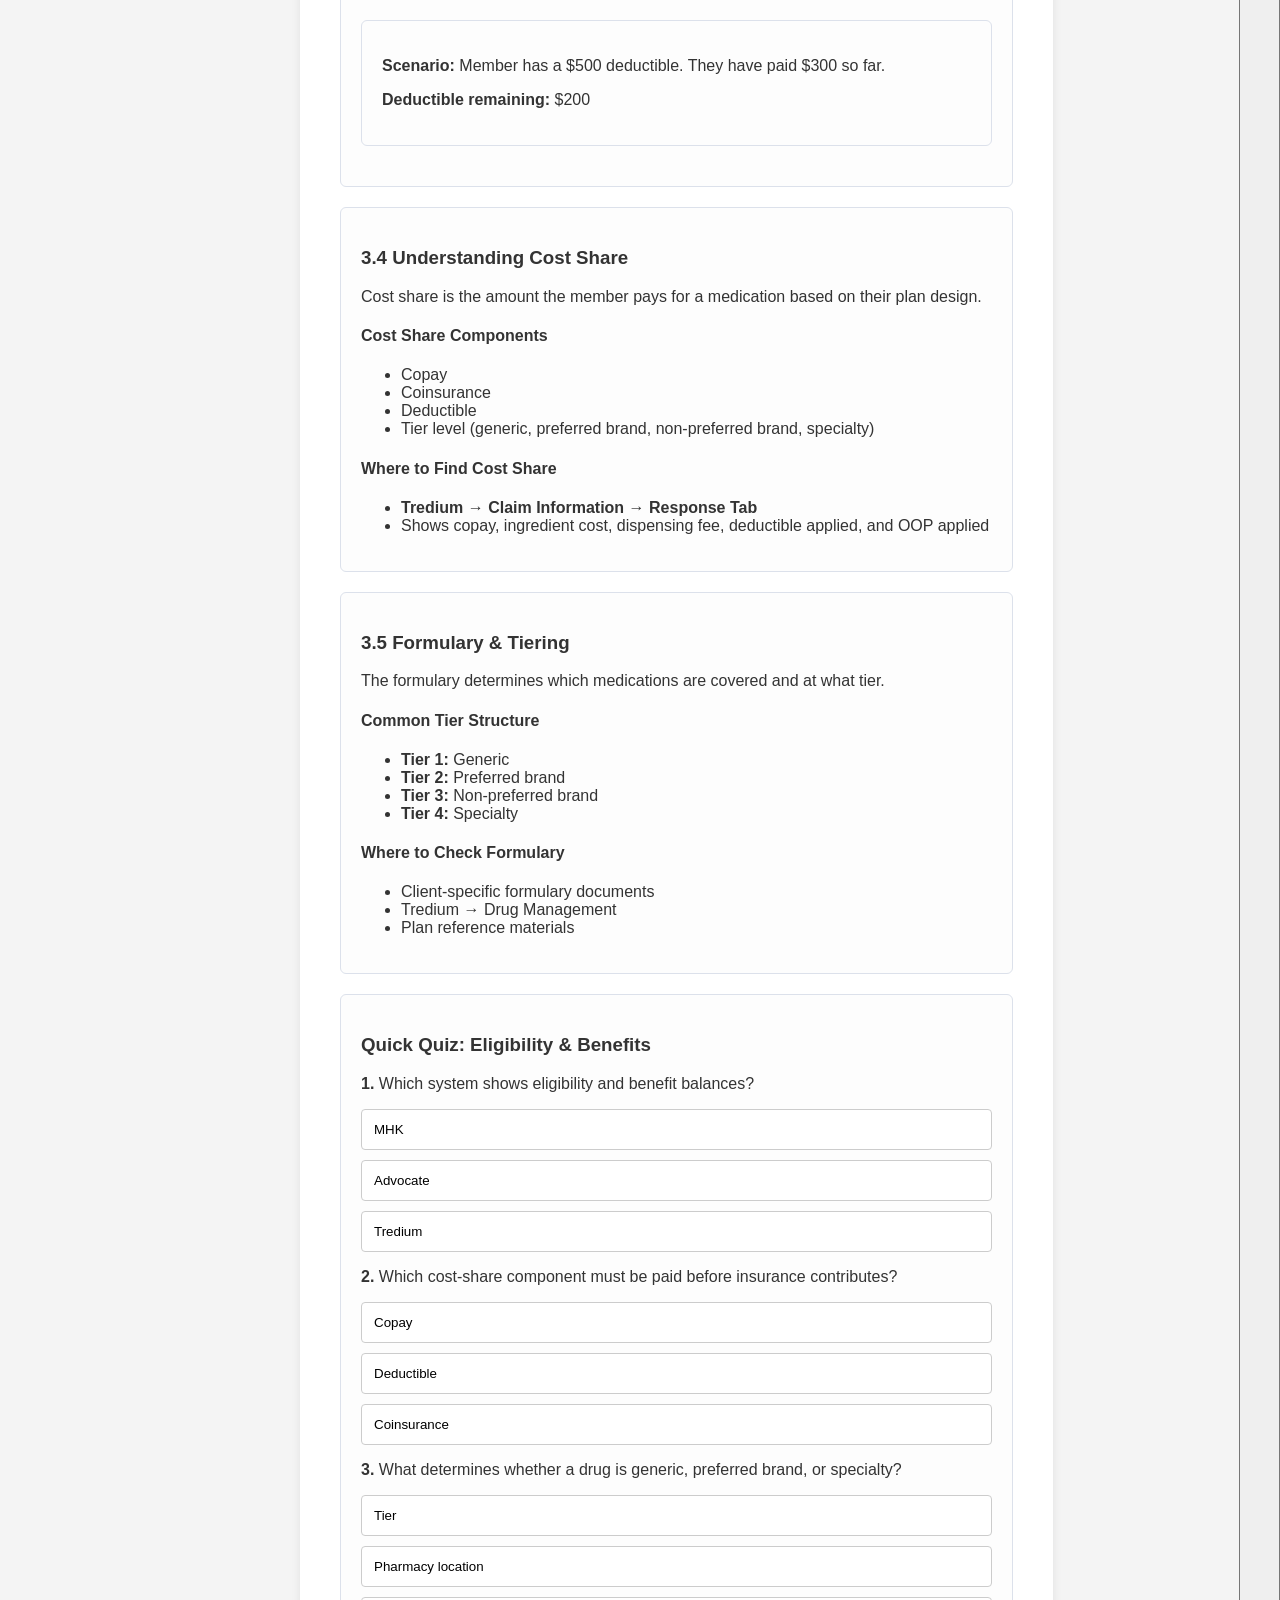
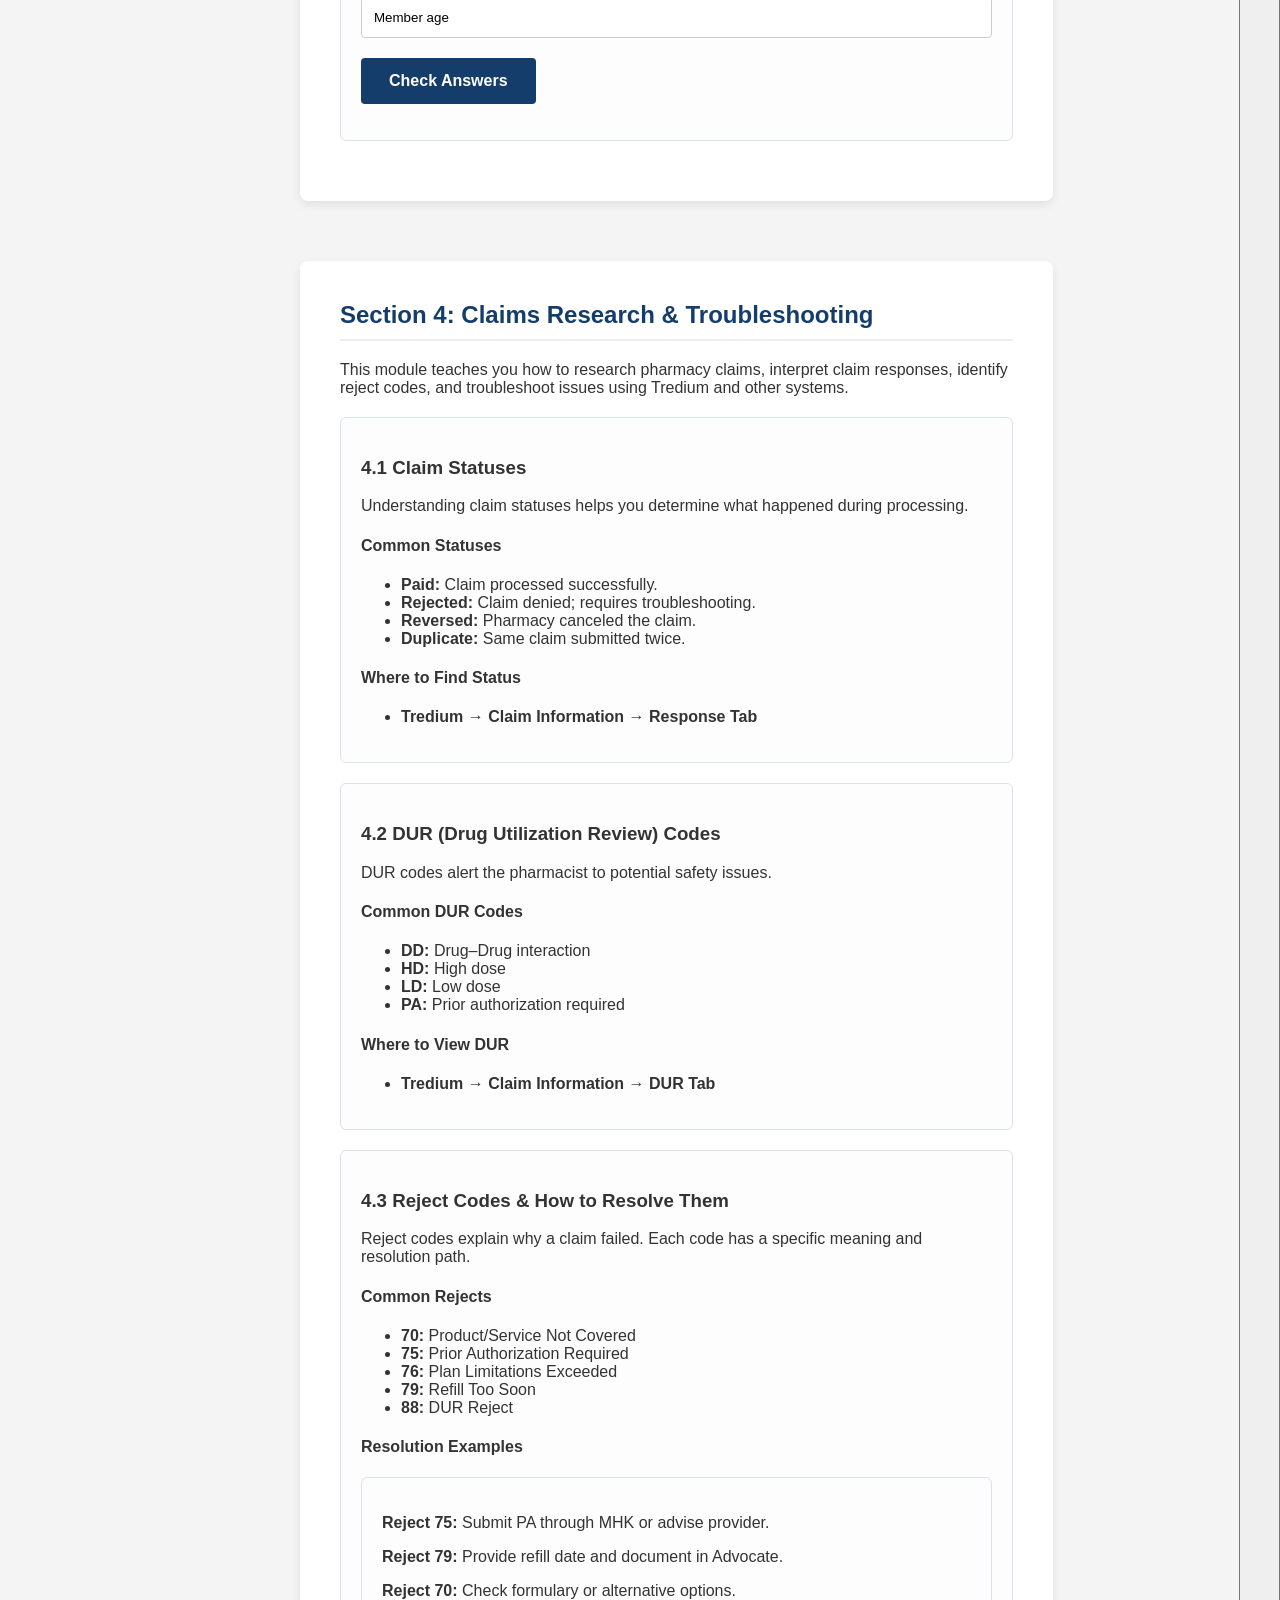
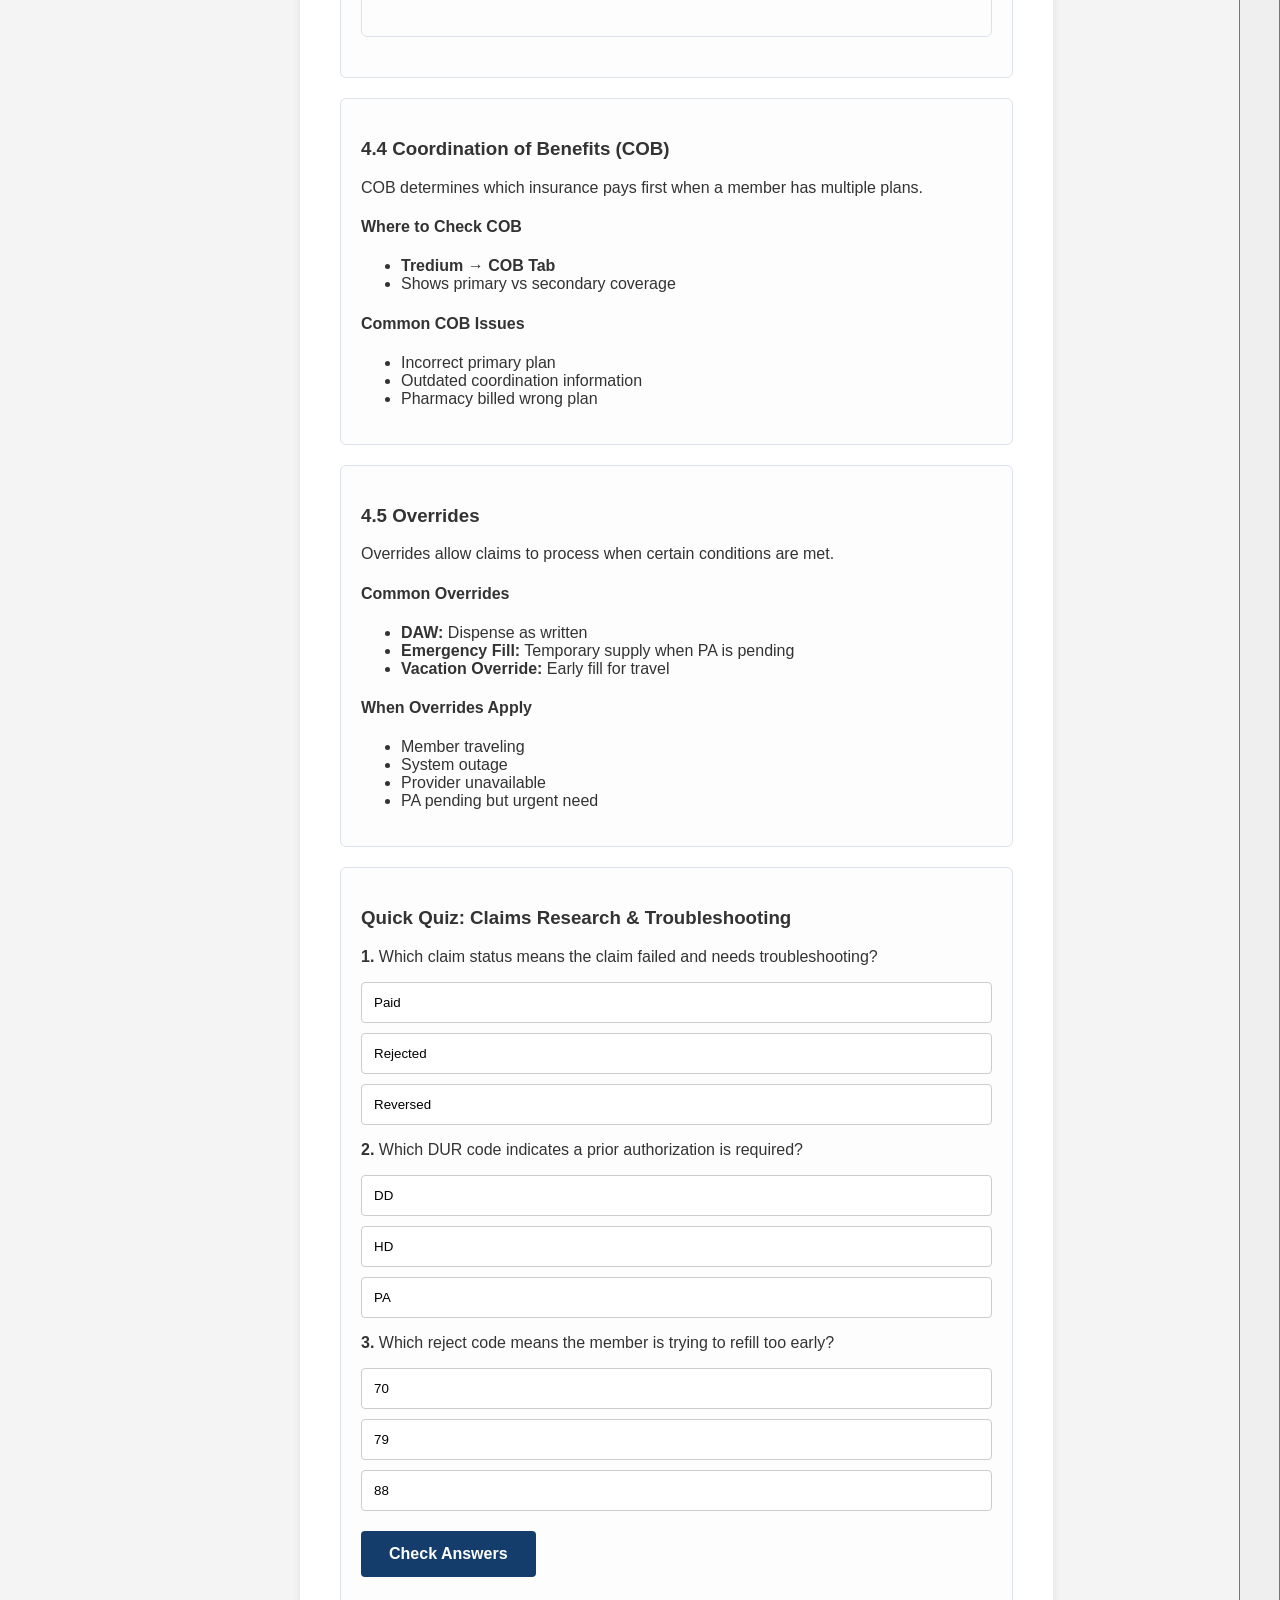
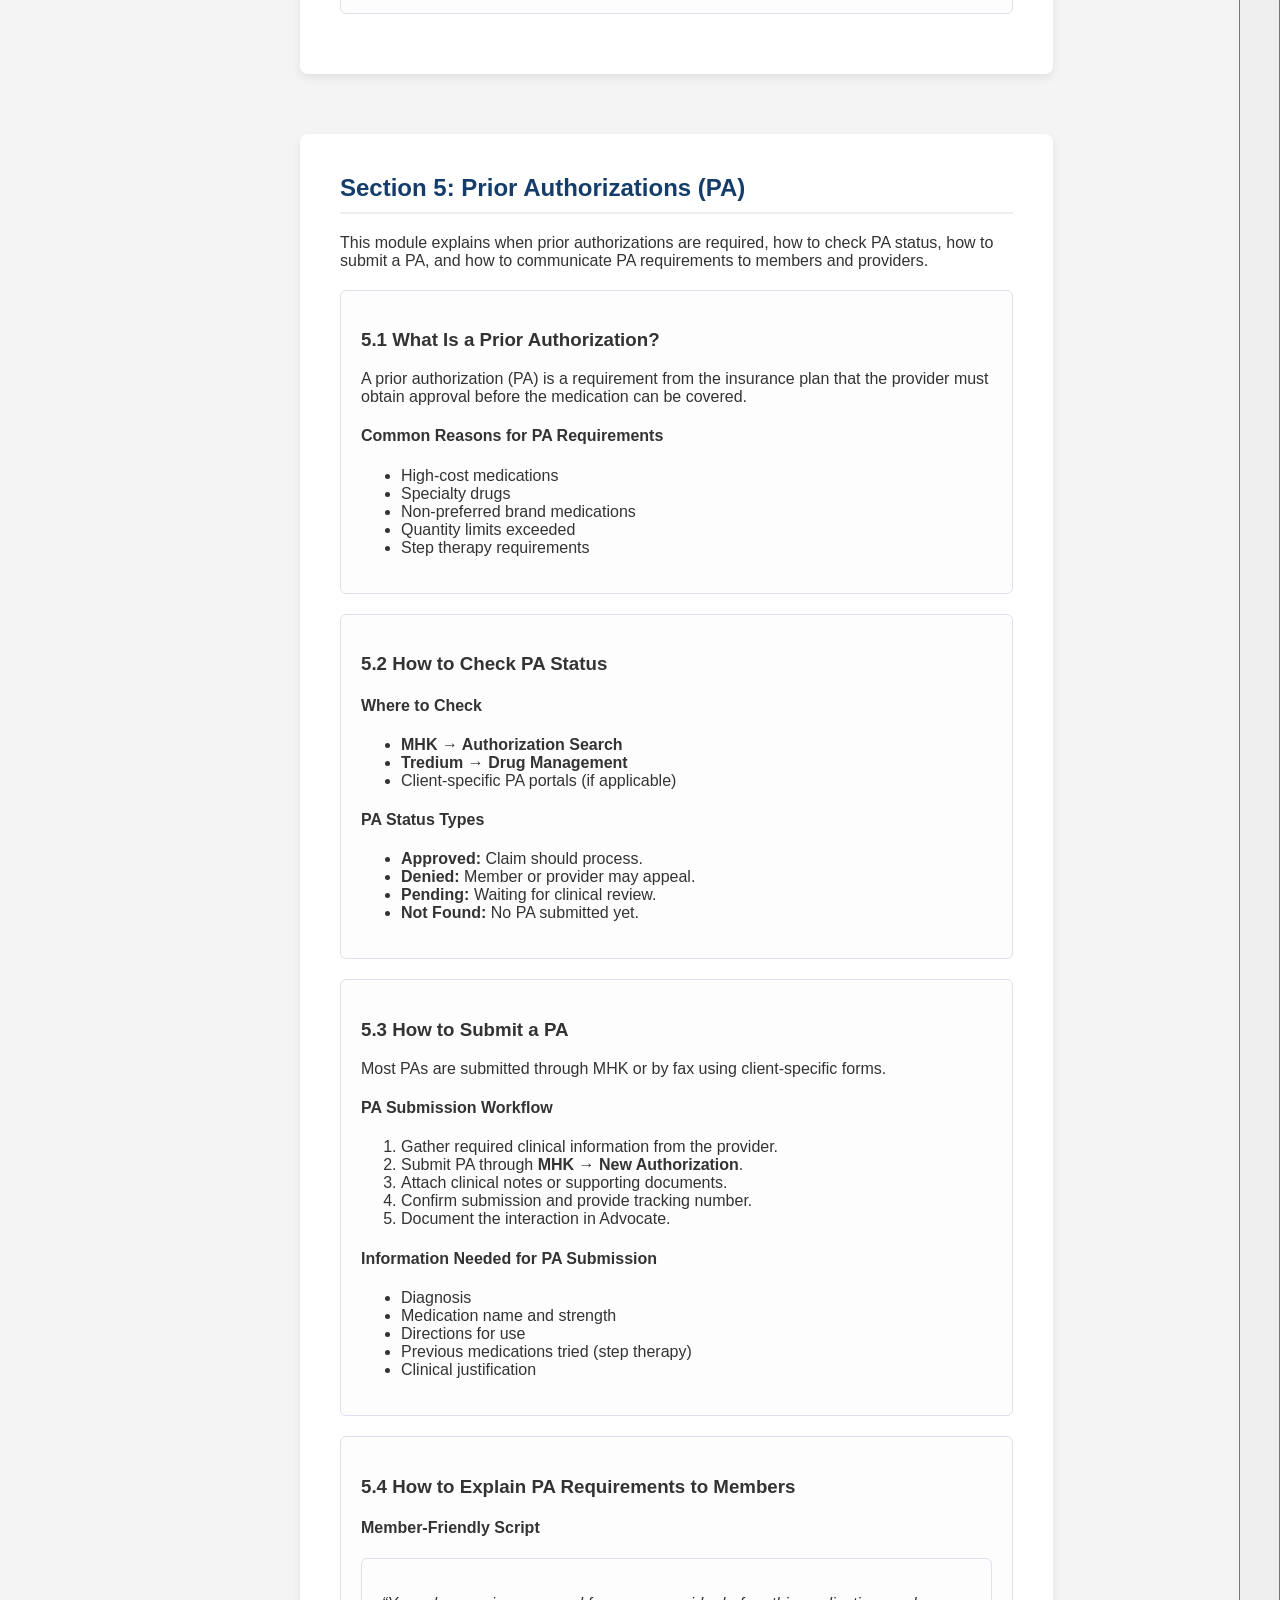
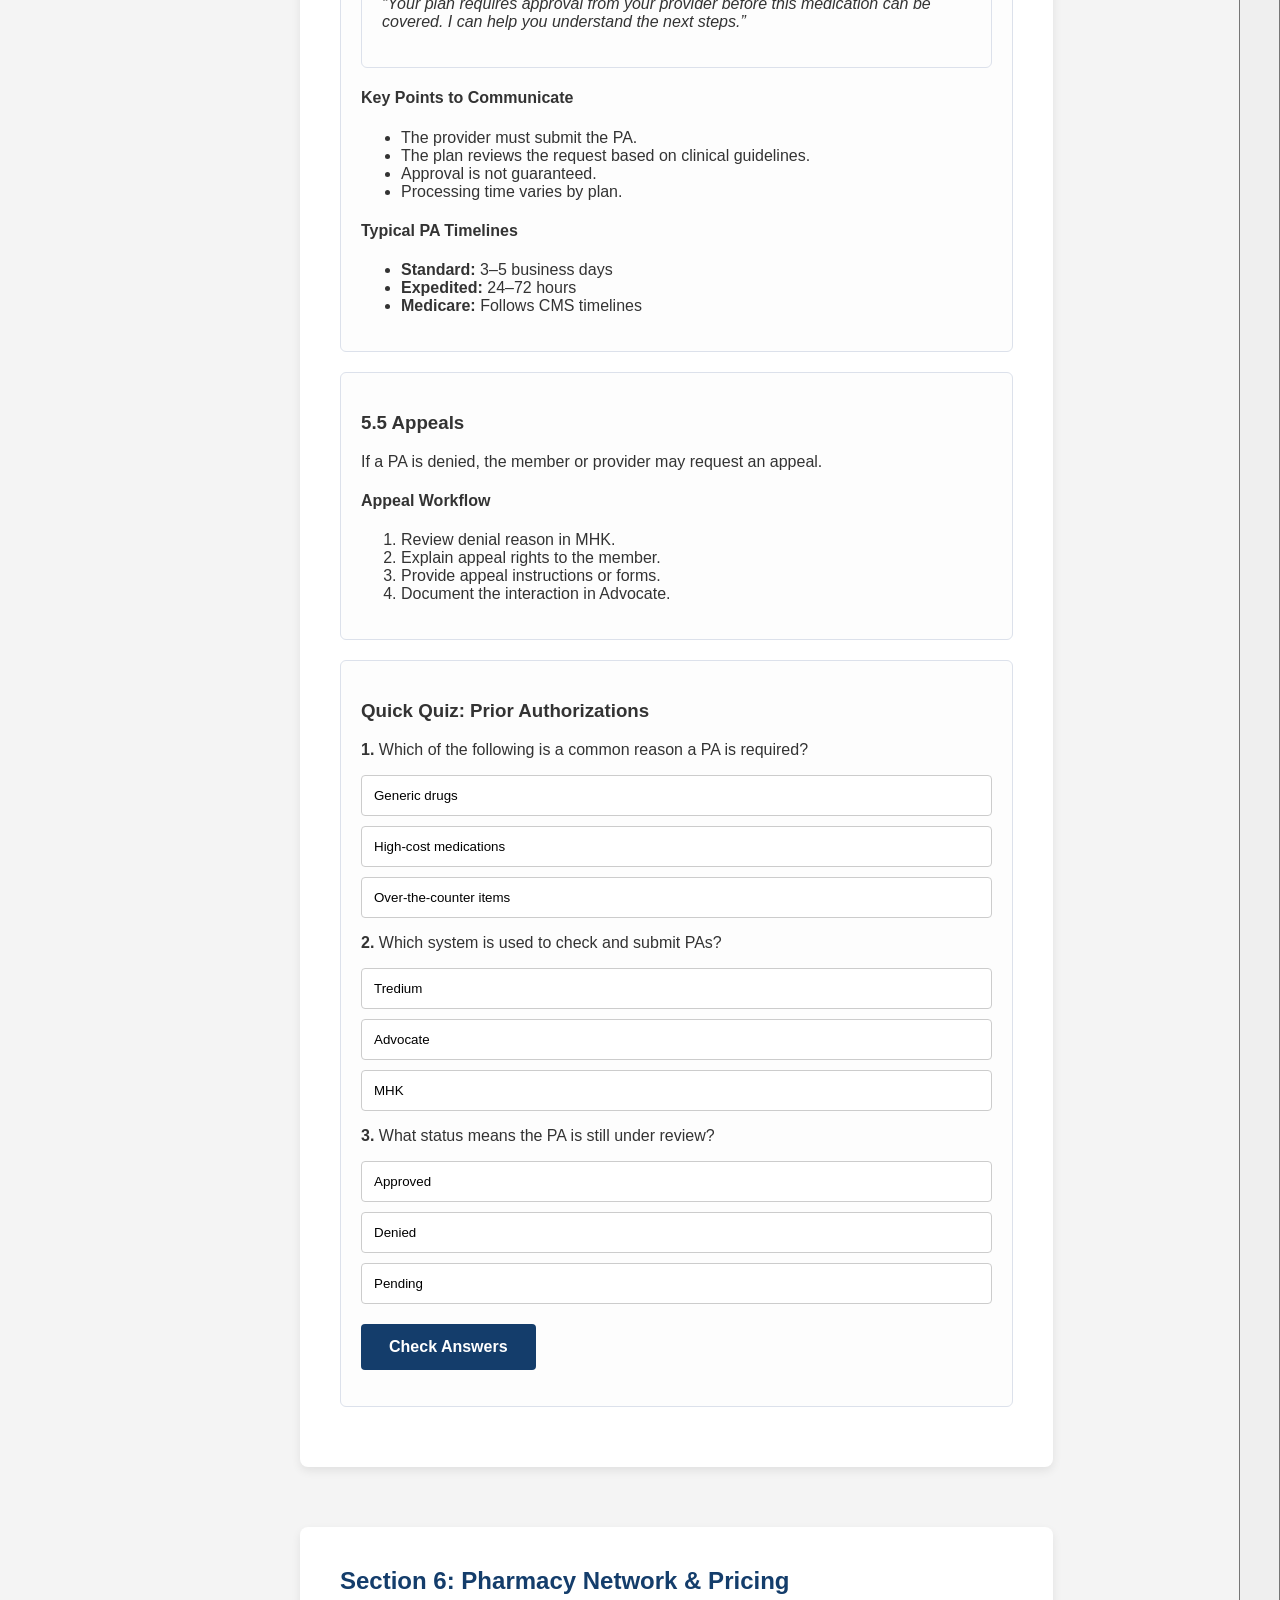
==== commit 0905bb4a: "Update index.html" ====
--- a/index.html
+++ b/index.html
@@ -9,31 +9,29 @@
 <body>
 
   <!-- SIDEBAR -->
-  <aside class="sidebar">
-    <div class="sidebar-logo">
-      <img src="ConfinedNix.png" alt="PCSR Logo">
-    </div>
-
-    <h2 class="sidebar-title">PCSR Training</h2>
-
+ <div class="sidebar">
+  <div class="sidebar-logo">
+    <img src="your-logo.png" alt="PCSR Logo">
+  </div>
+  <h1 class="sidebar-title">PCSR Training</h1>
+  
   <nav class="sidebar-nav">
-  <a href="#home" class="nav-link">Home</a>
-  <a href="#module1" class="nav-link">Module 1</a>
-  <a href="#module2" class="nav-link">Module 2</a>
-  <a href="#module3" class="nav-link">Module 3</a>
-  <a href="#module4" class="nav-link">Module 4</a>
-  <a href="#module5" class="nav-link">Module 5</a>
-  <a href="#module6" class="nav-link">Module 6</a>
-  <a href="#module7" class="nav-link">Module 7</a>
-  <a href="#module8" class="nav-link">Module 8</a>
-  <a href="#module9" class="nav-link">Module 9</a>
-  <a href="#module10" class="nav-link">Module 10</a>
-  <a href="#finalExam" class="nav-link">Final Exam</a>
-</nav>
-
-<button id="darkModeToggle" class="primary-btn" style="margin-top: 1rem;">
-  Dark Mode
-</button>
+    <a href="#home" class="nav-link">Home</a>
+    <a href="#module1" class="nav-link">Module 1</a>
+    <a href="#module2" class="nav-link">Module 2</a>
+    <a href="#module3" class="nav-link">Module 3</a>
+    <a href="#module4" class="nav-link">Module 4</a>
+    <a href="#module5" class="nav-link">Module 5</a>
+    <a href="#module6" class="nav-link">Module 6</a>
+    <a href="#module7" class="nav-link">Module 7</a>
+    <a href="#module8" class="nav-link">Module 8</a>
+    <a href="#module9" class="nav-link">Module 9</a>
+    <a href="#module10" class="nav-link">Module 10</a>
+    <a href="#finalExam" class="nav-link">Final Exam</a>
+  </nav>
+
+  <button id="darkModeToggle" class="primary-btn" style="margin-top: 20px;">Dark Mode</button>
+</div>
 
 </aside>
 
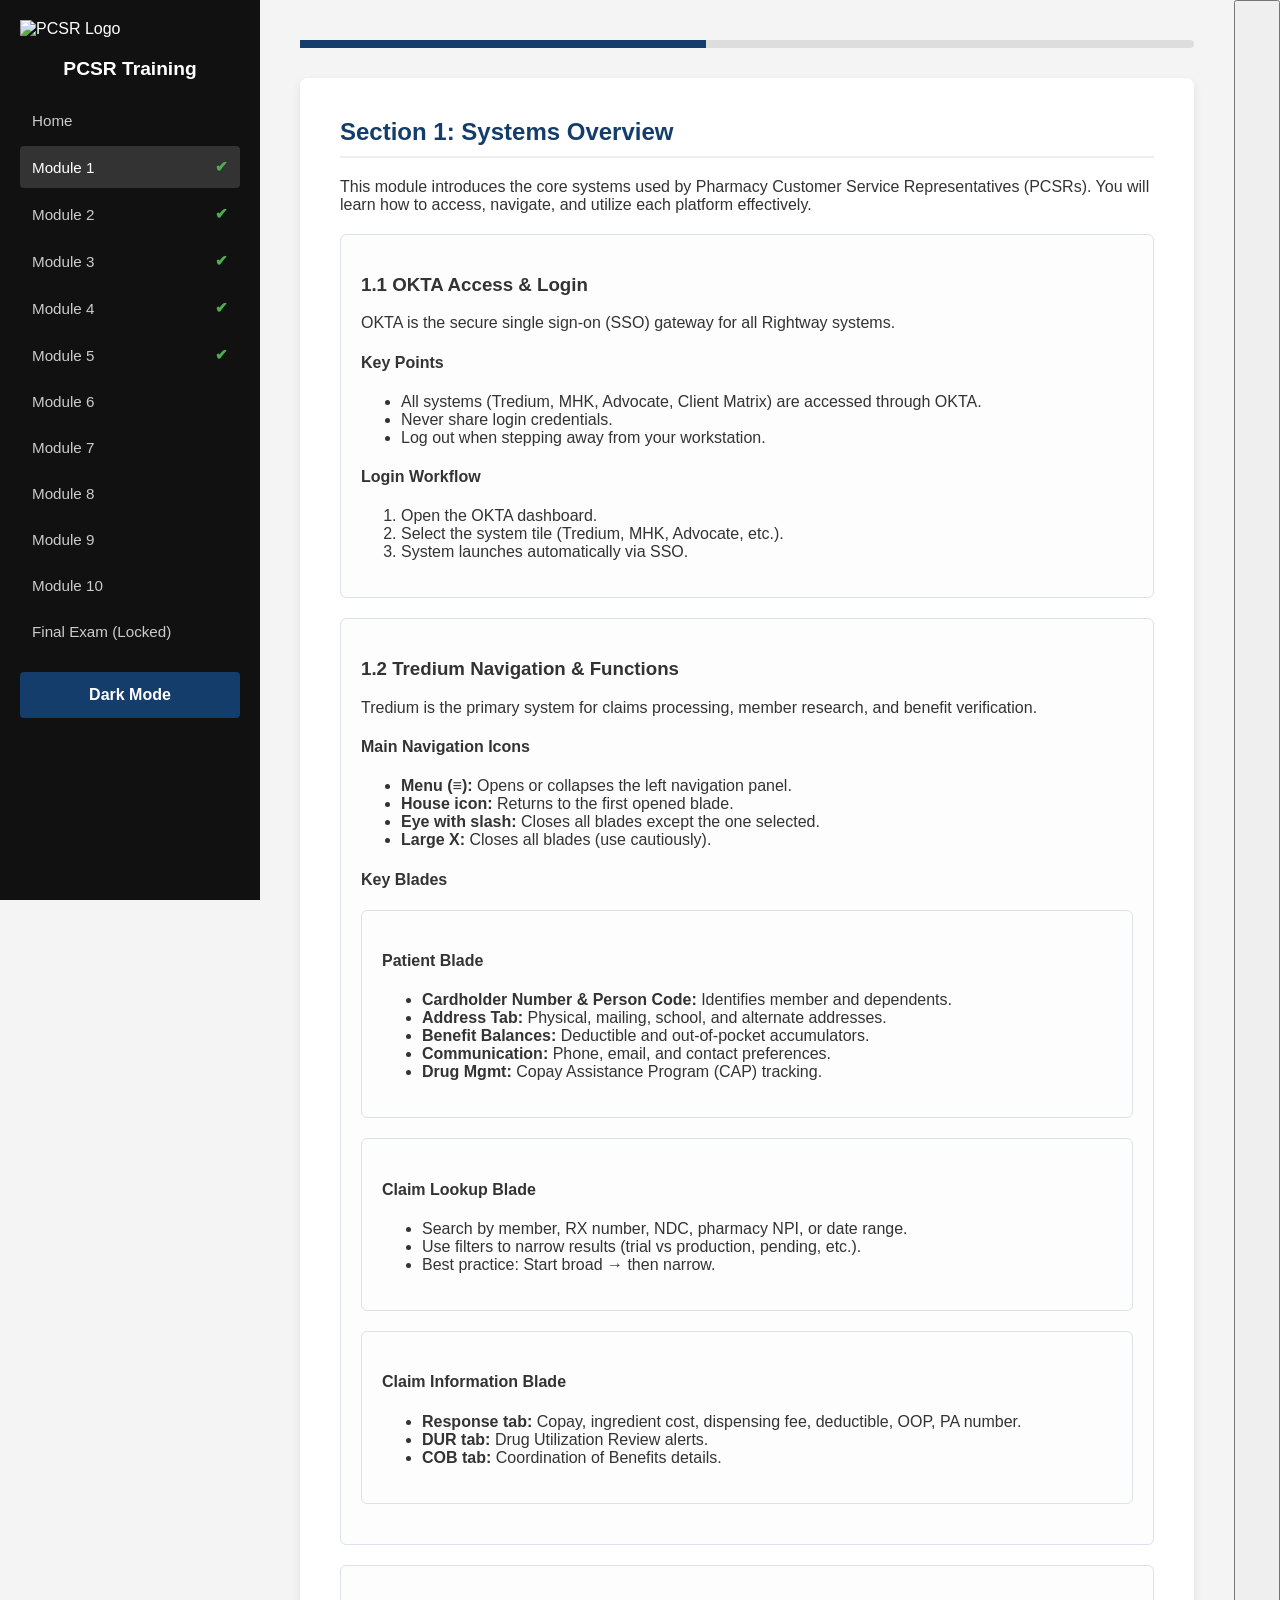
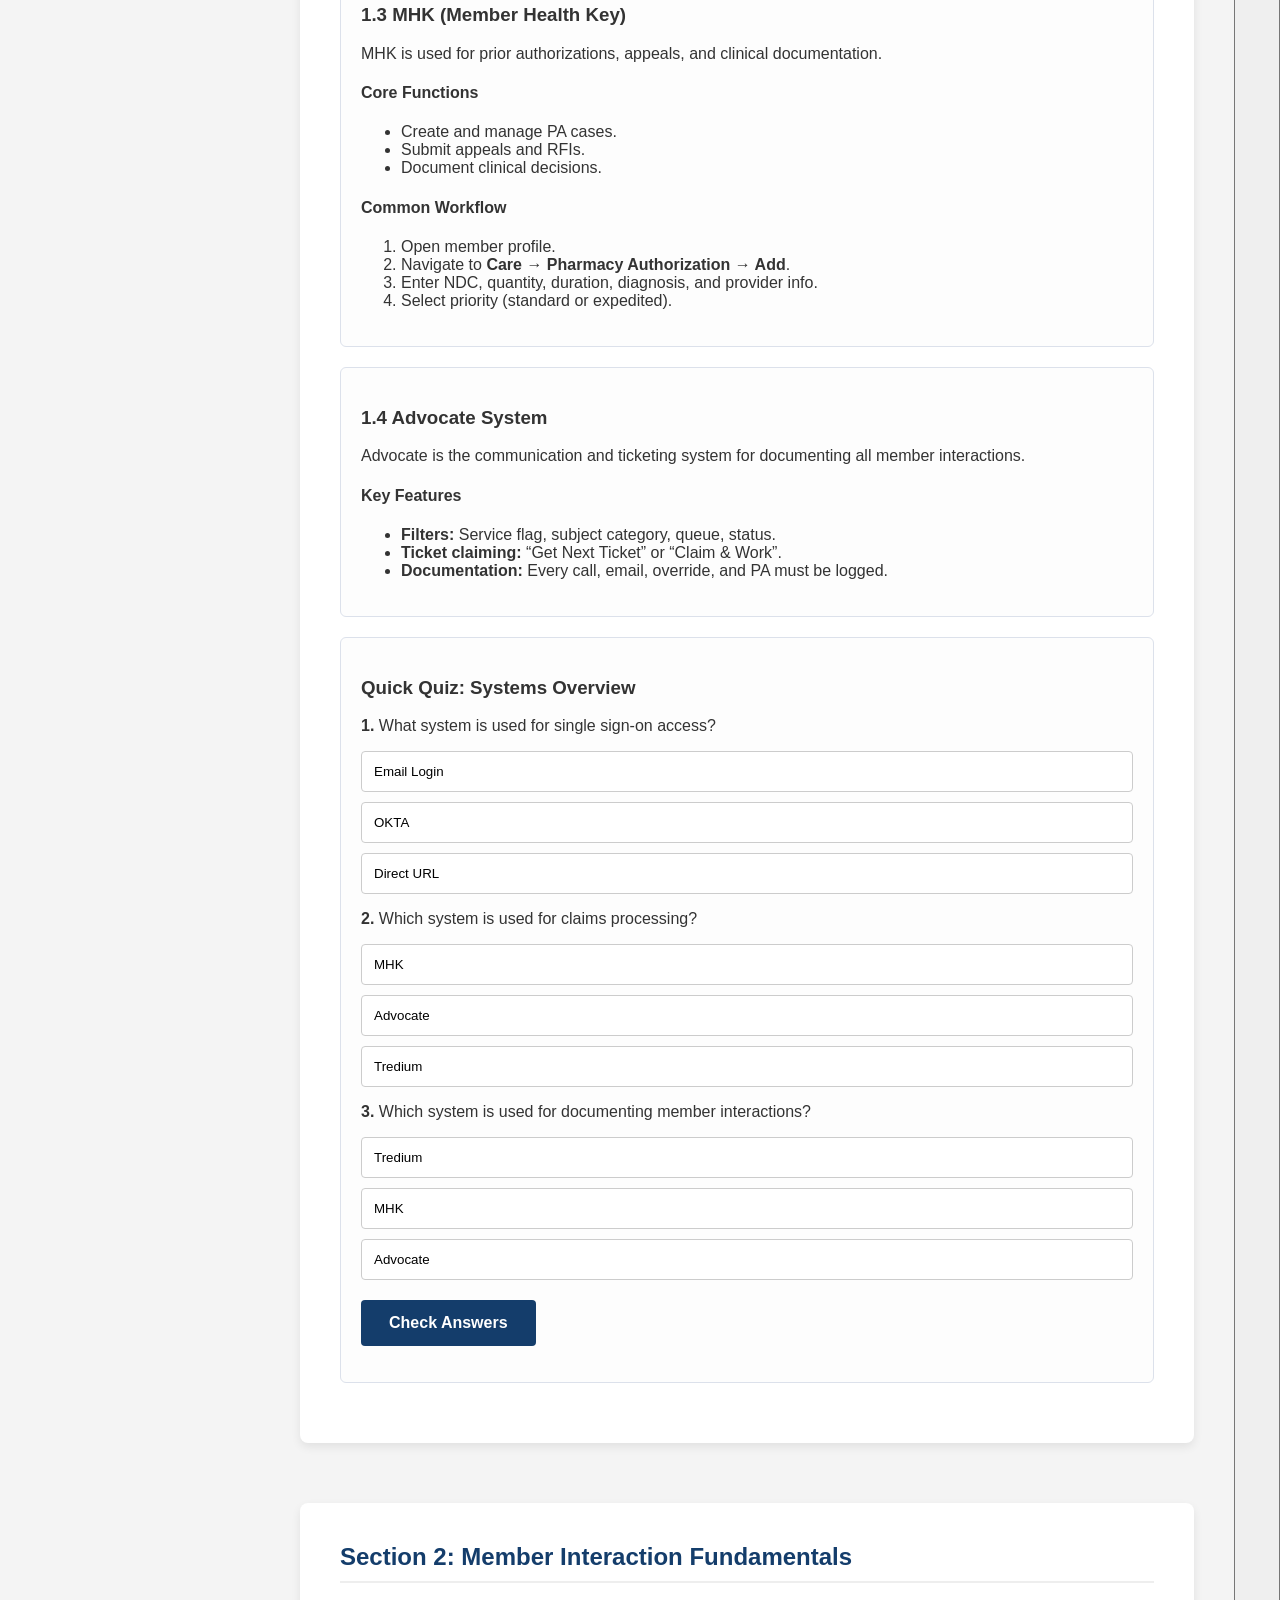
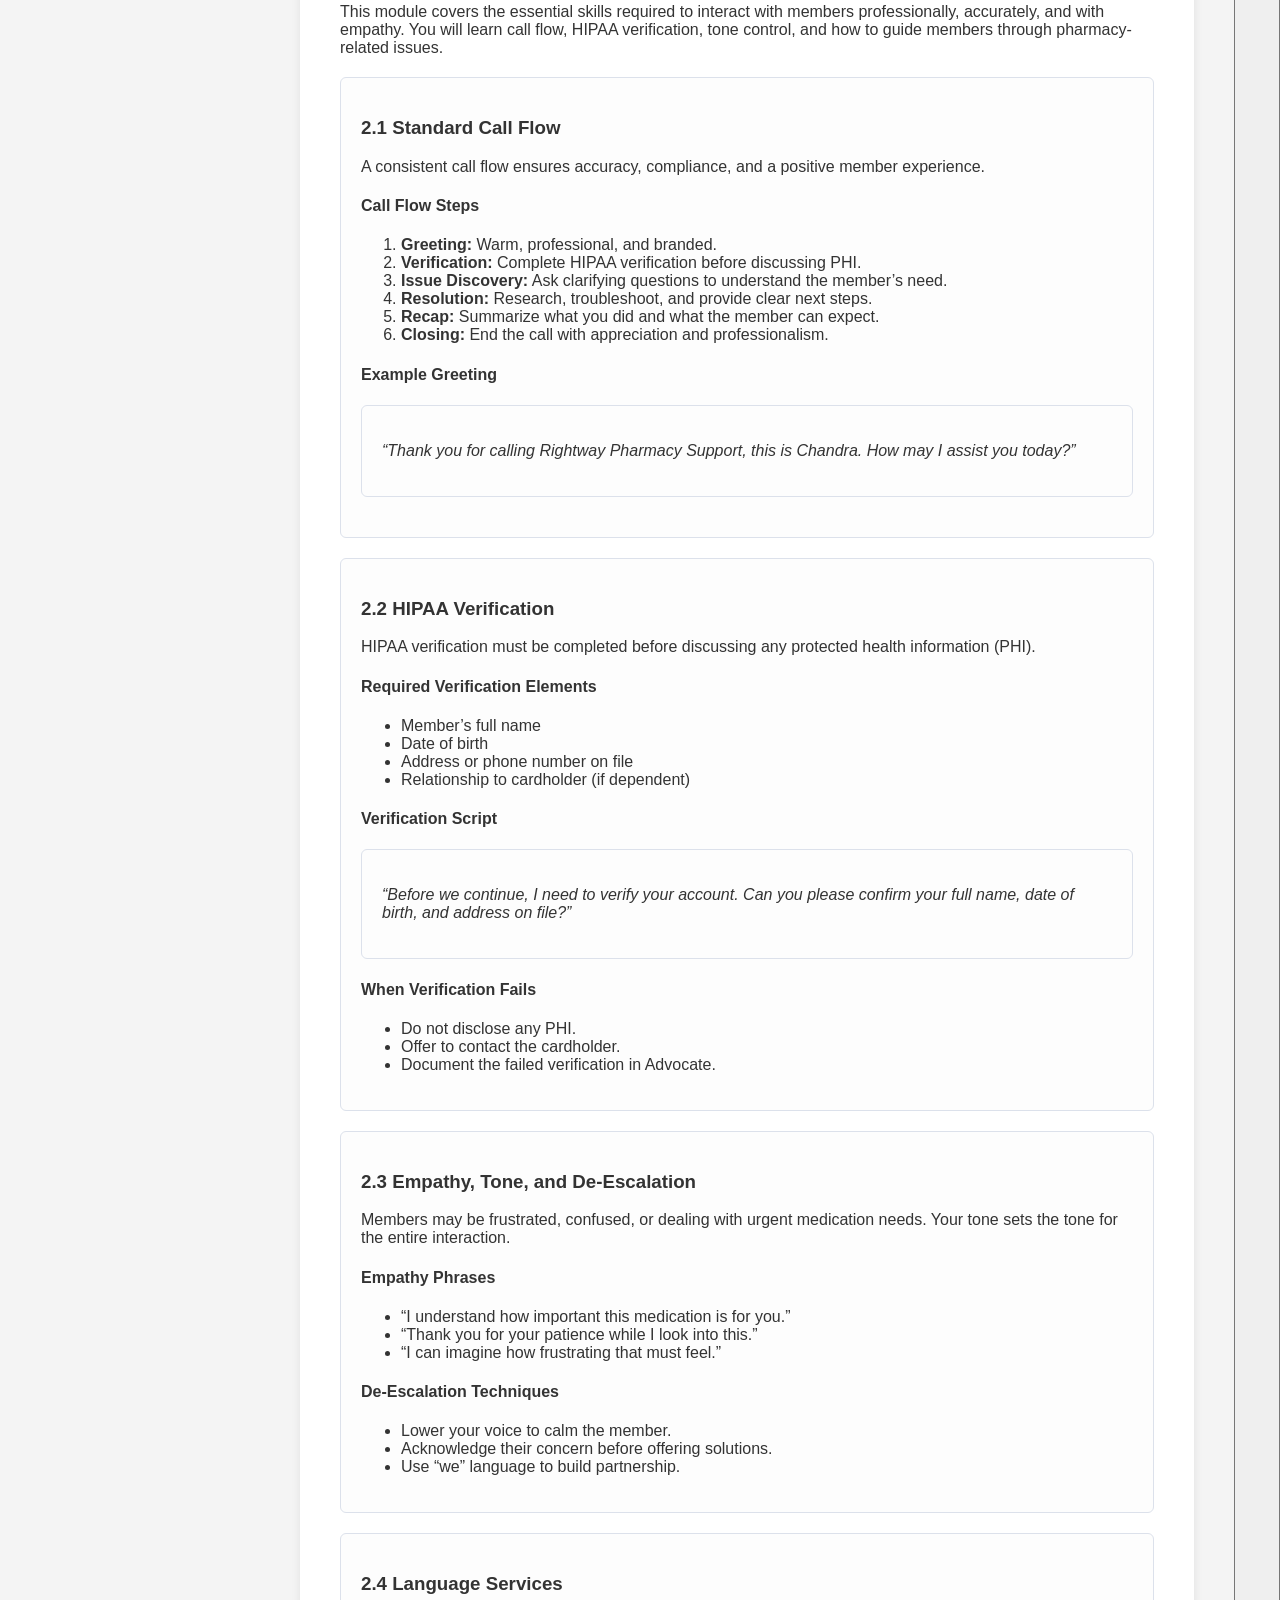
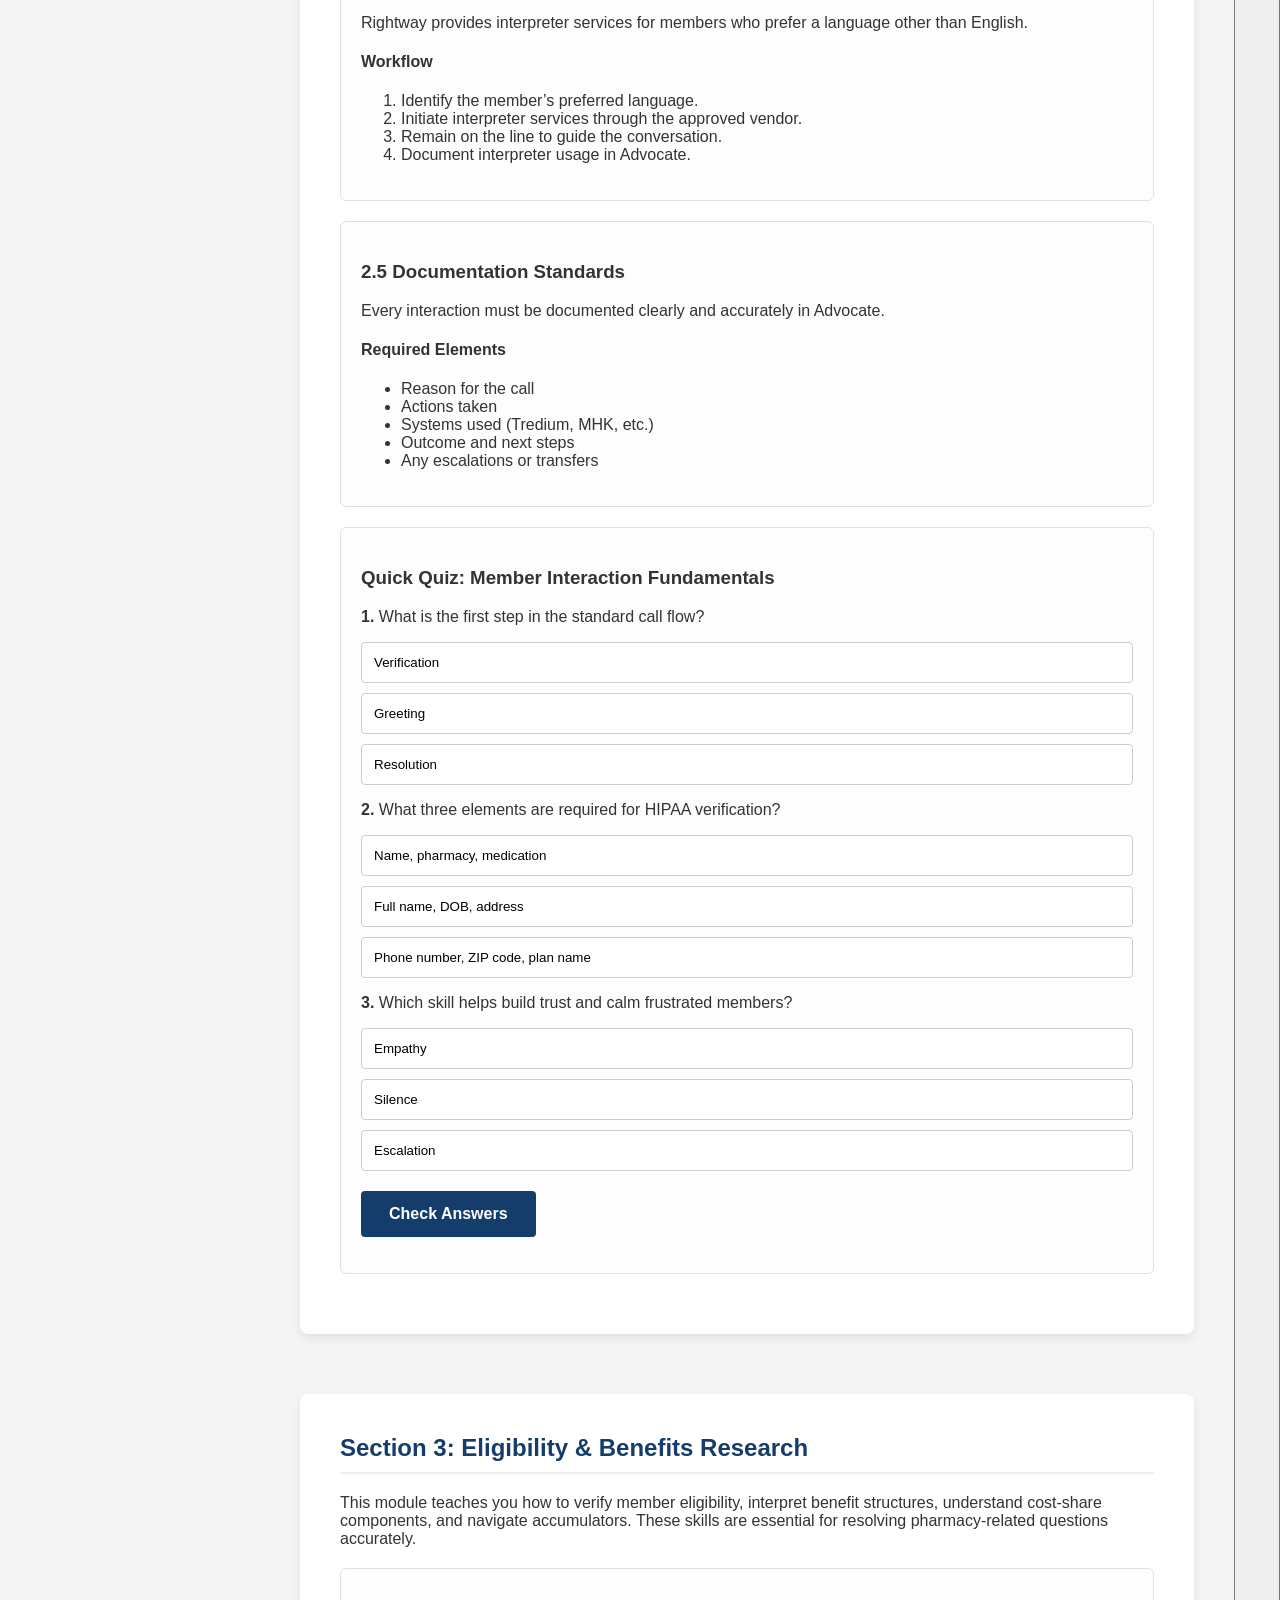
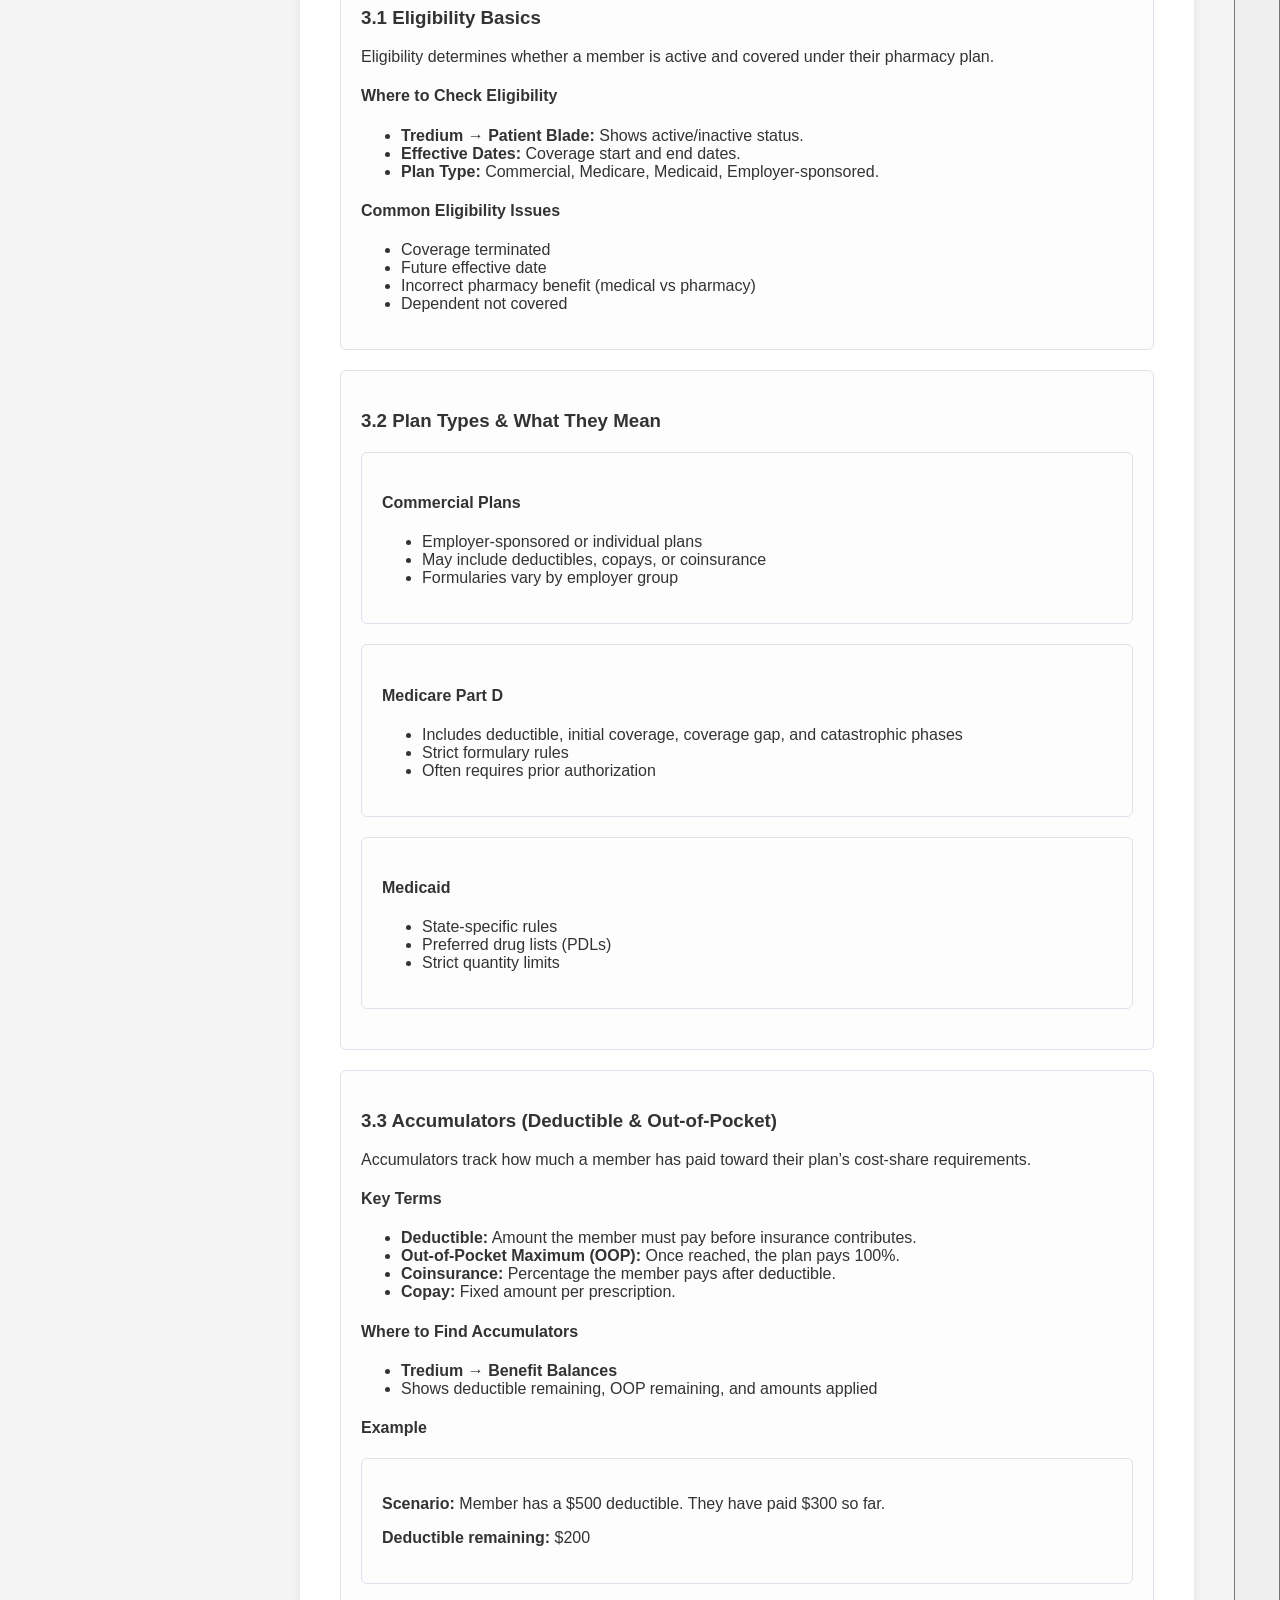
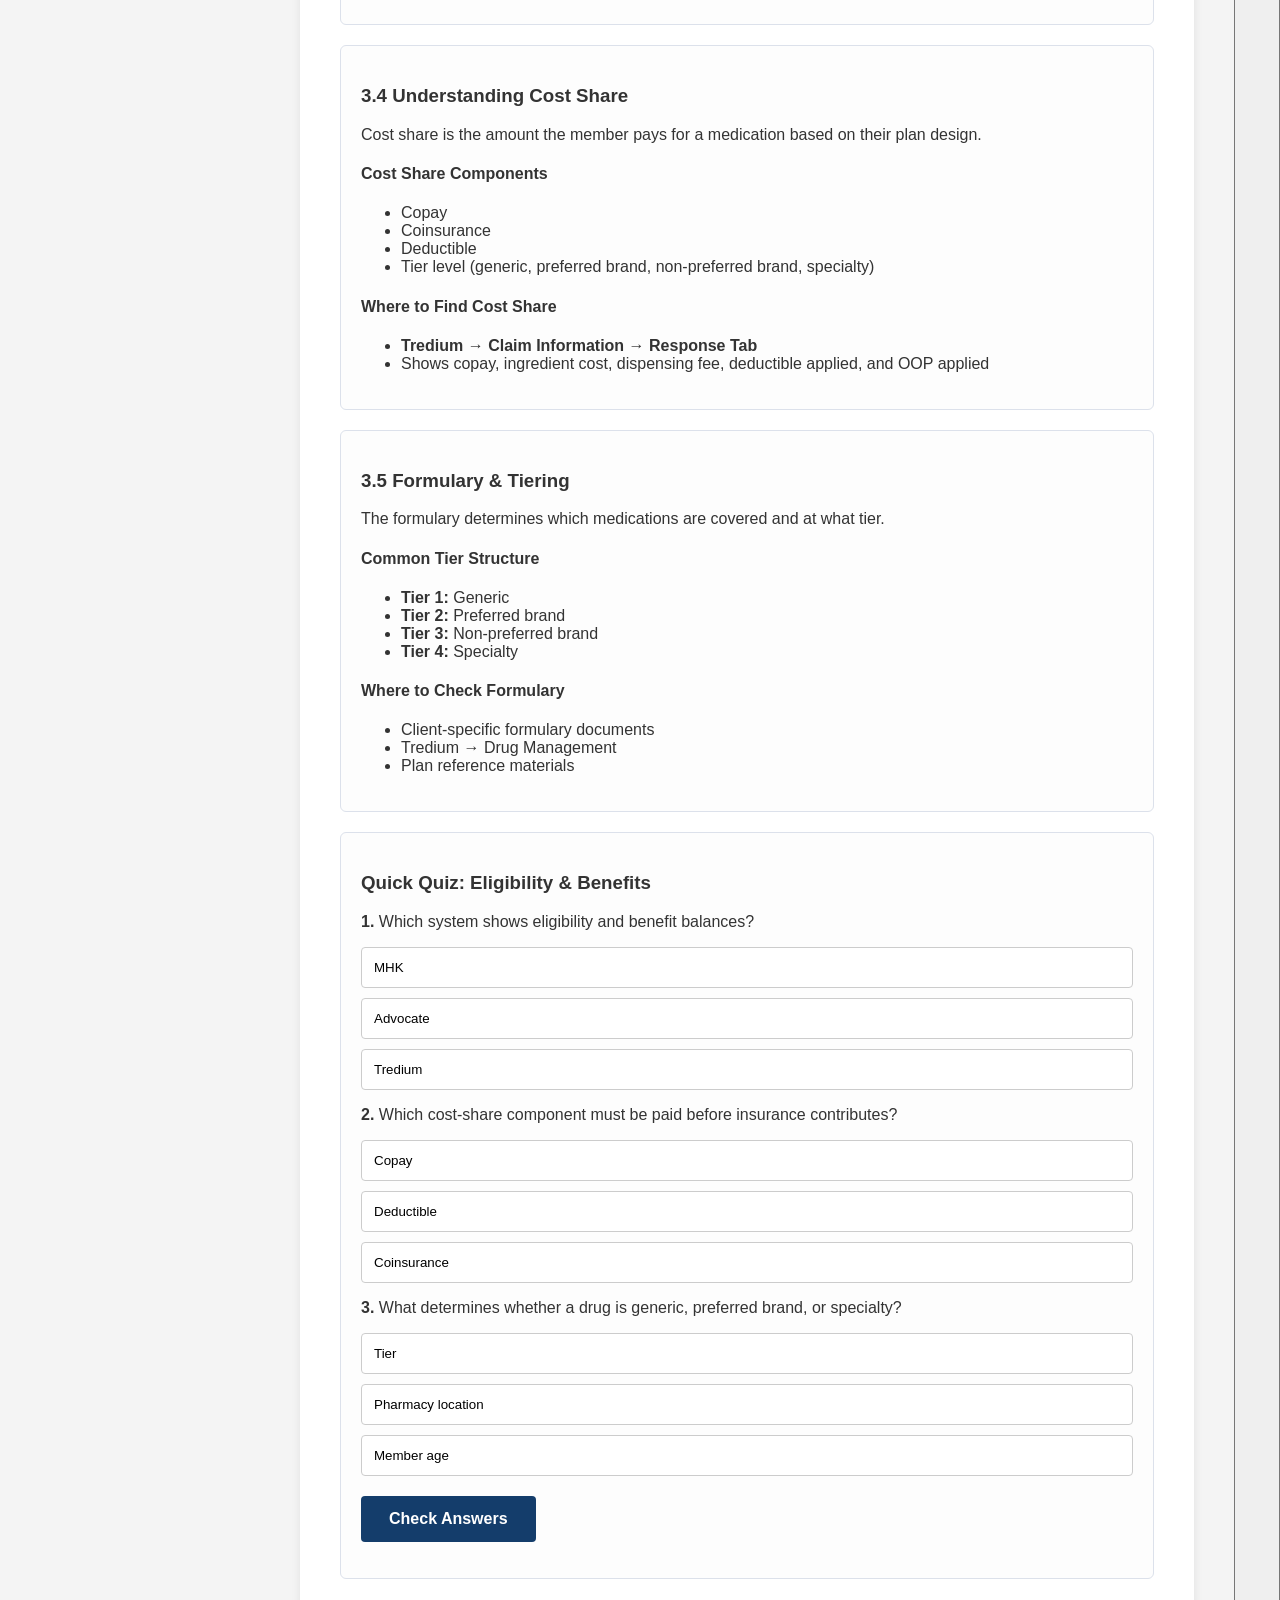
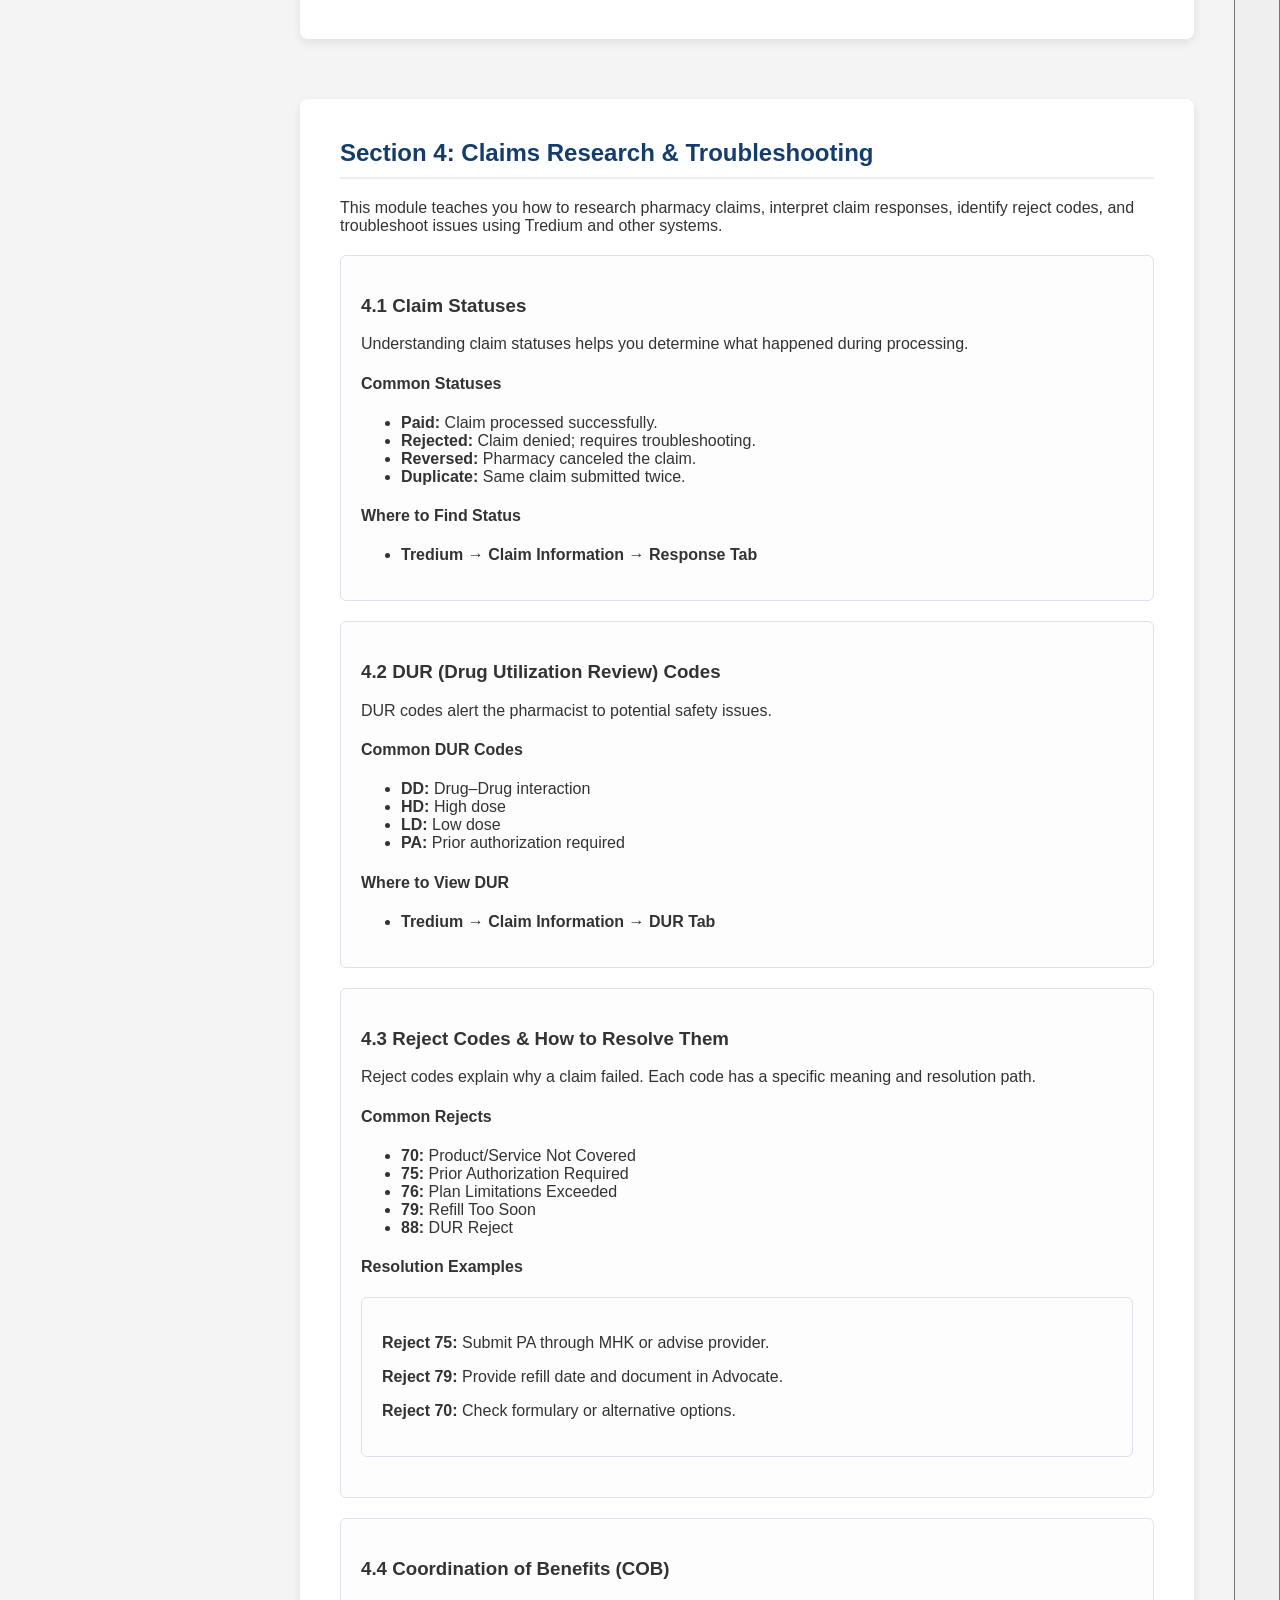
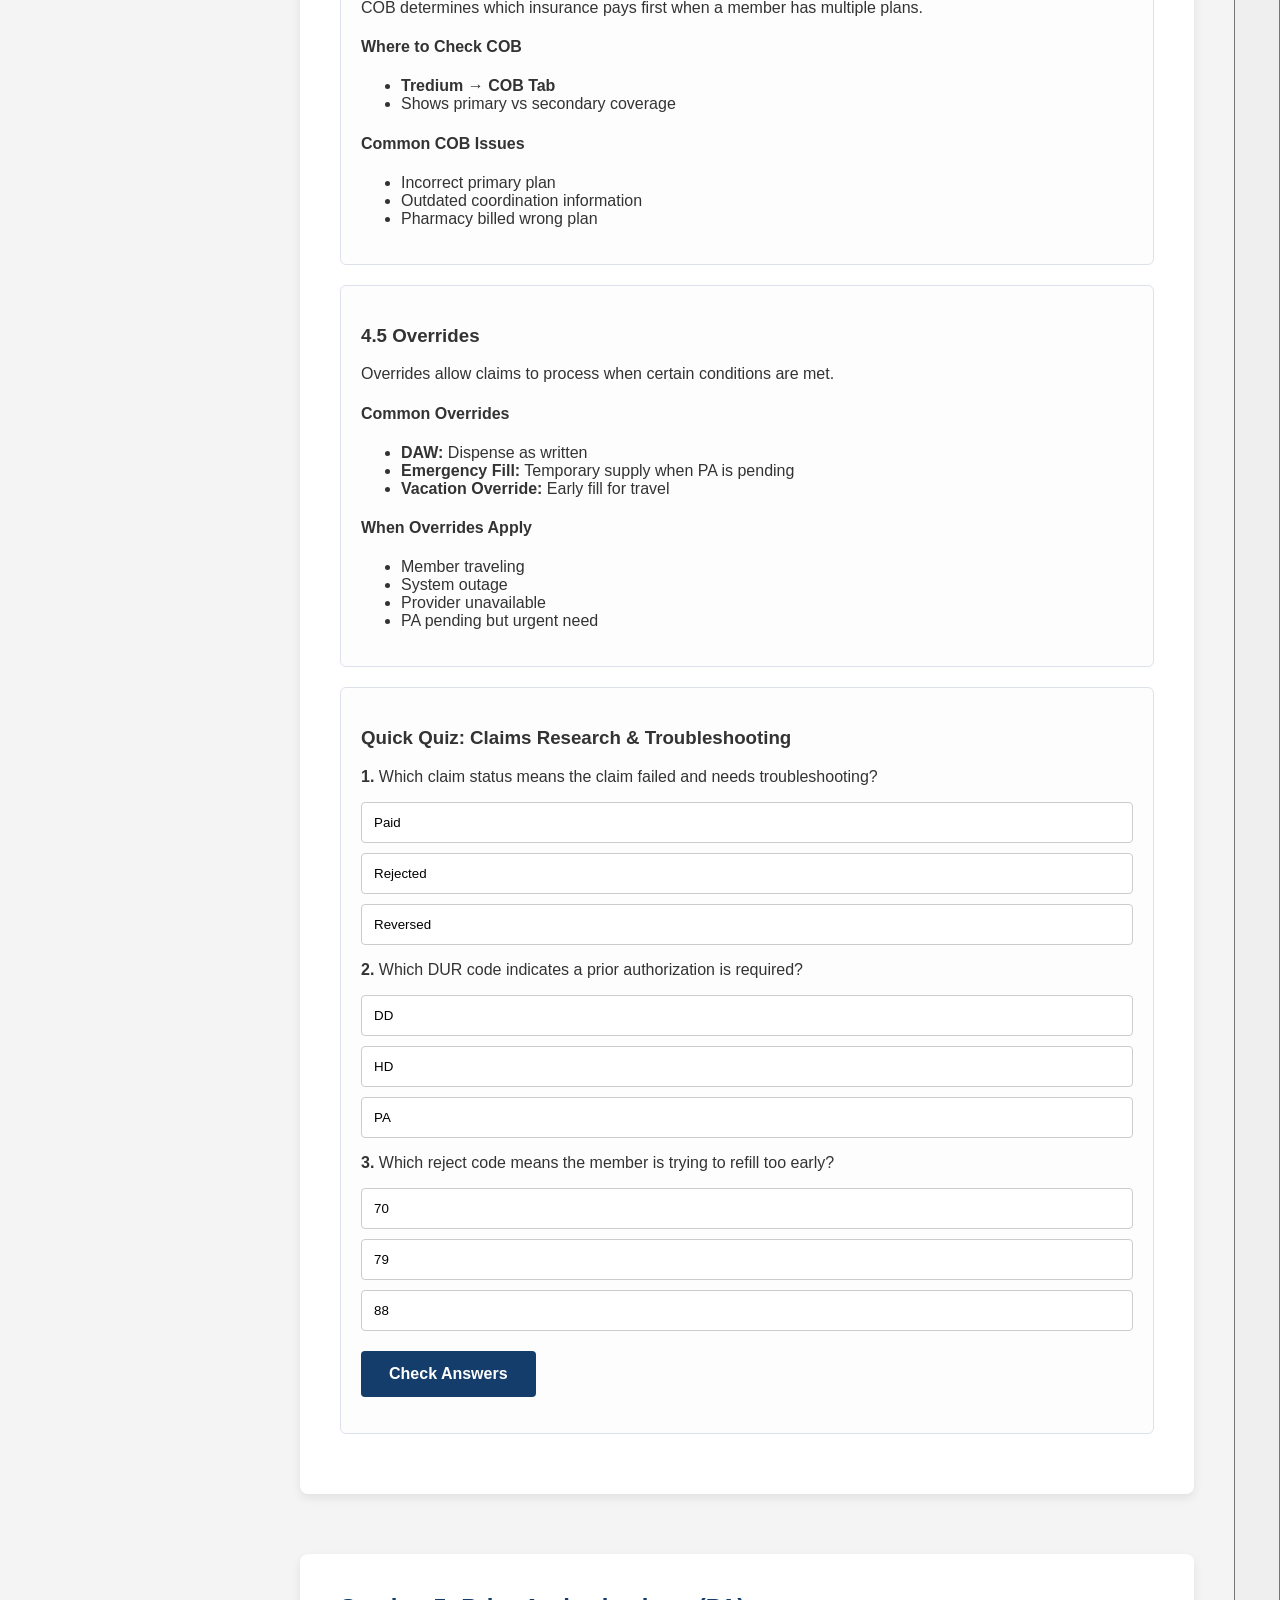
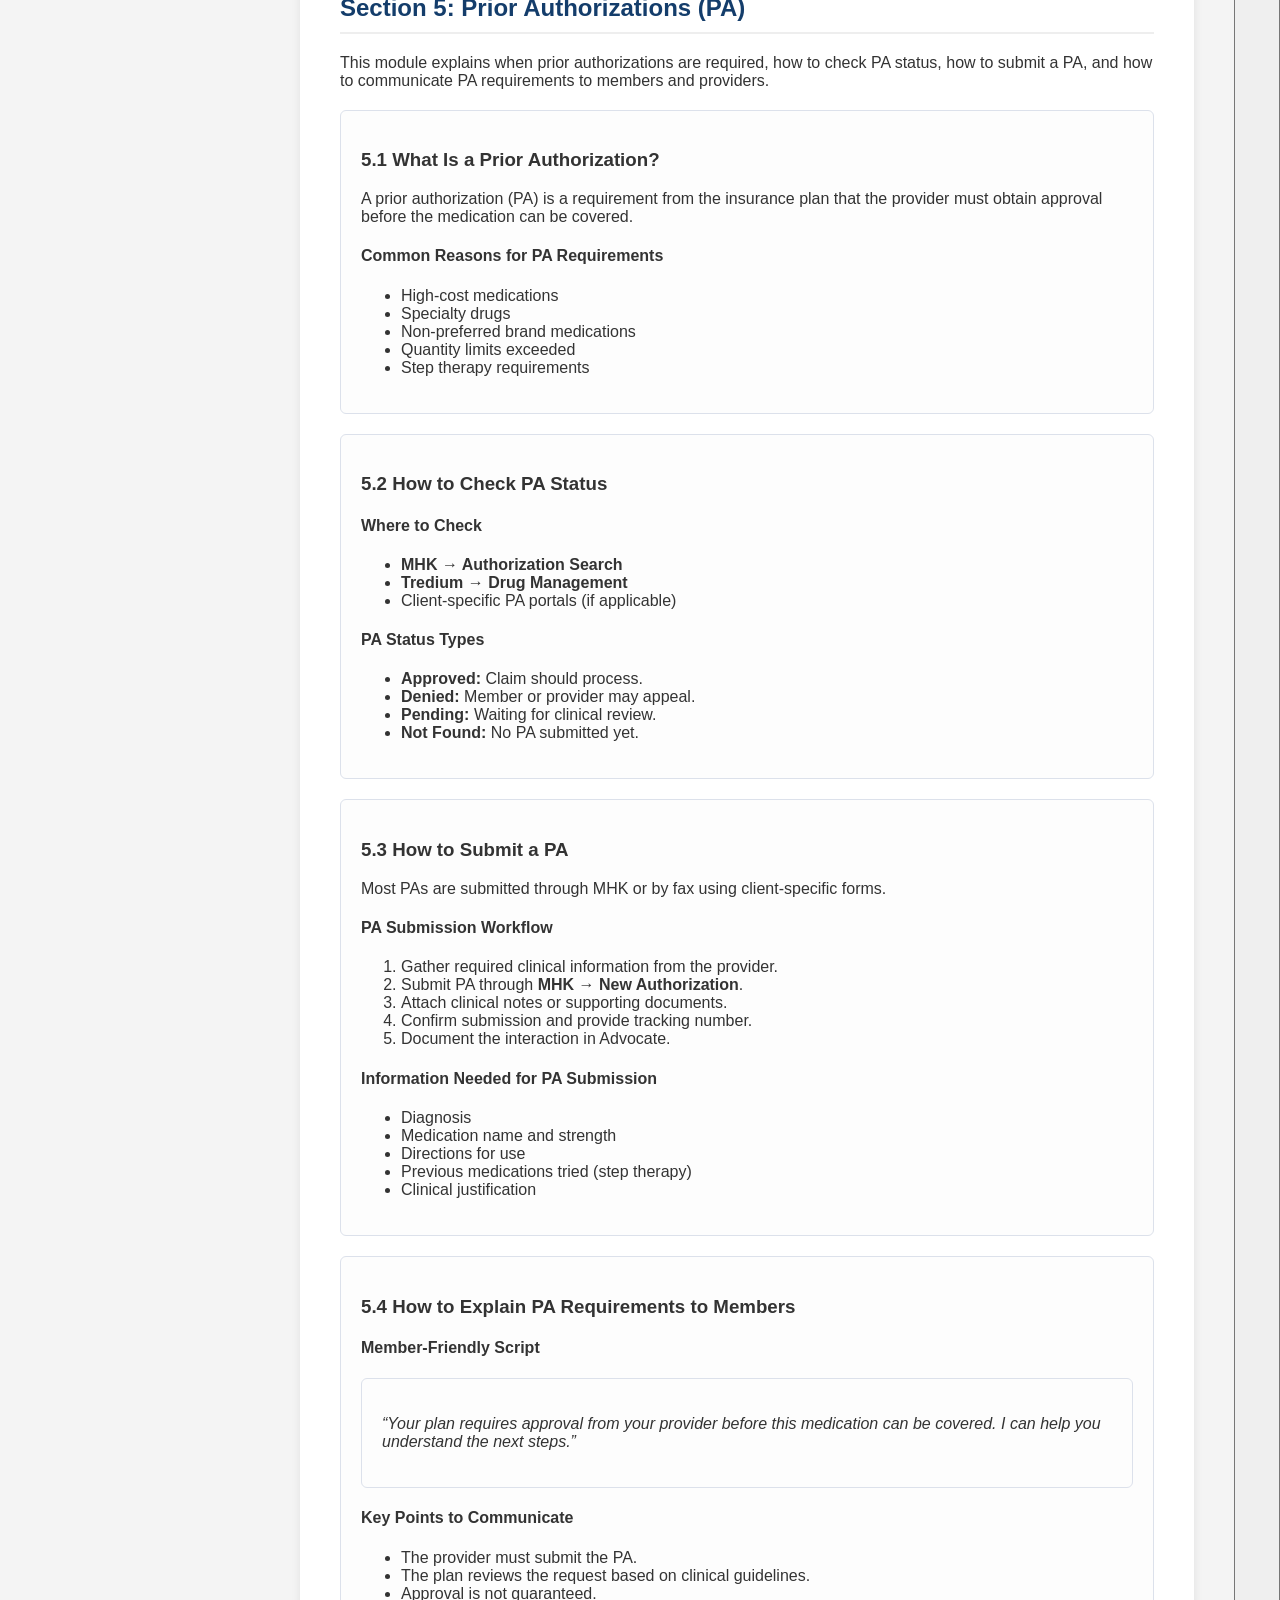
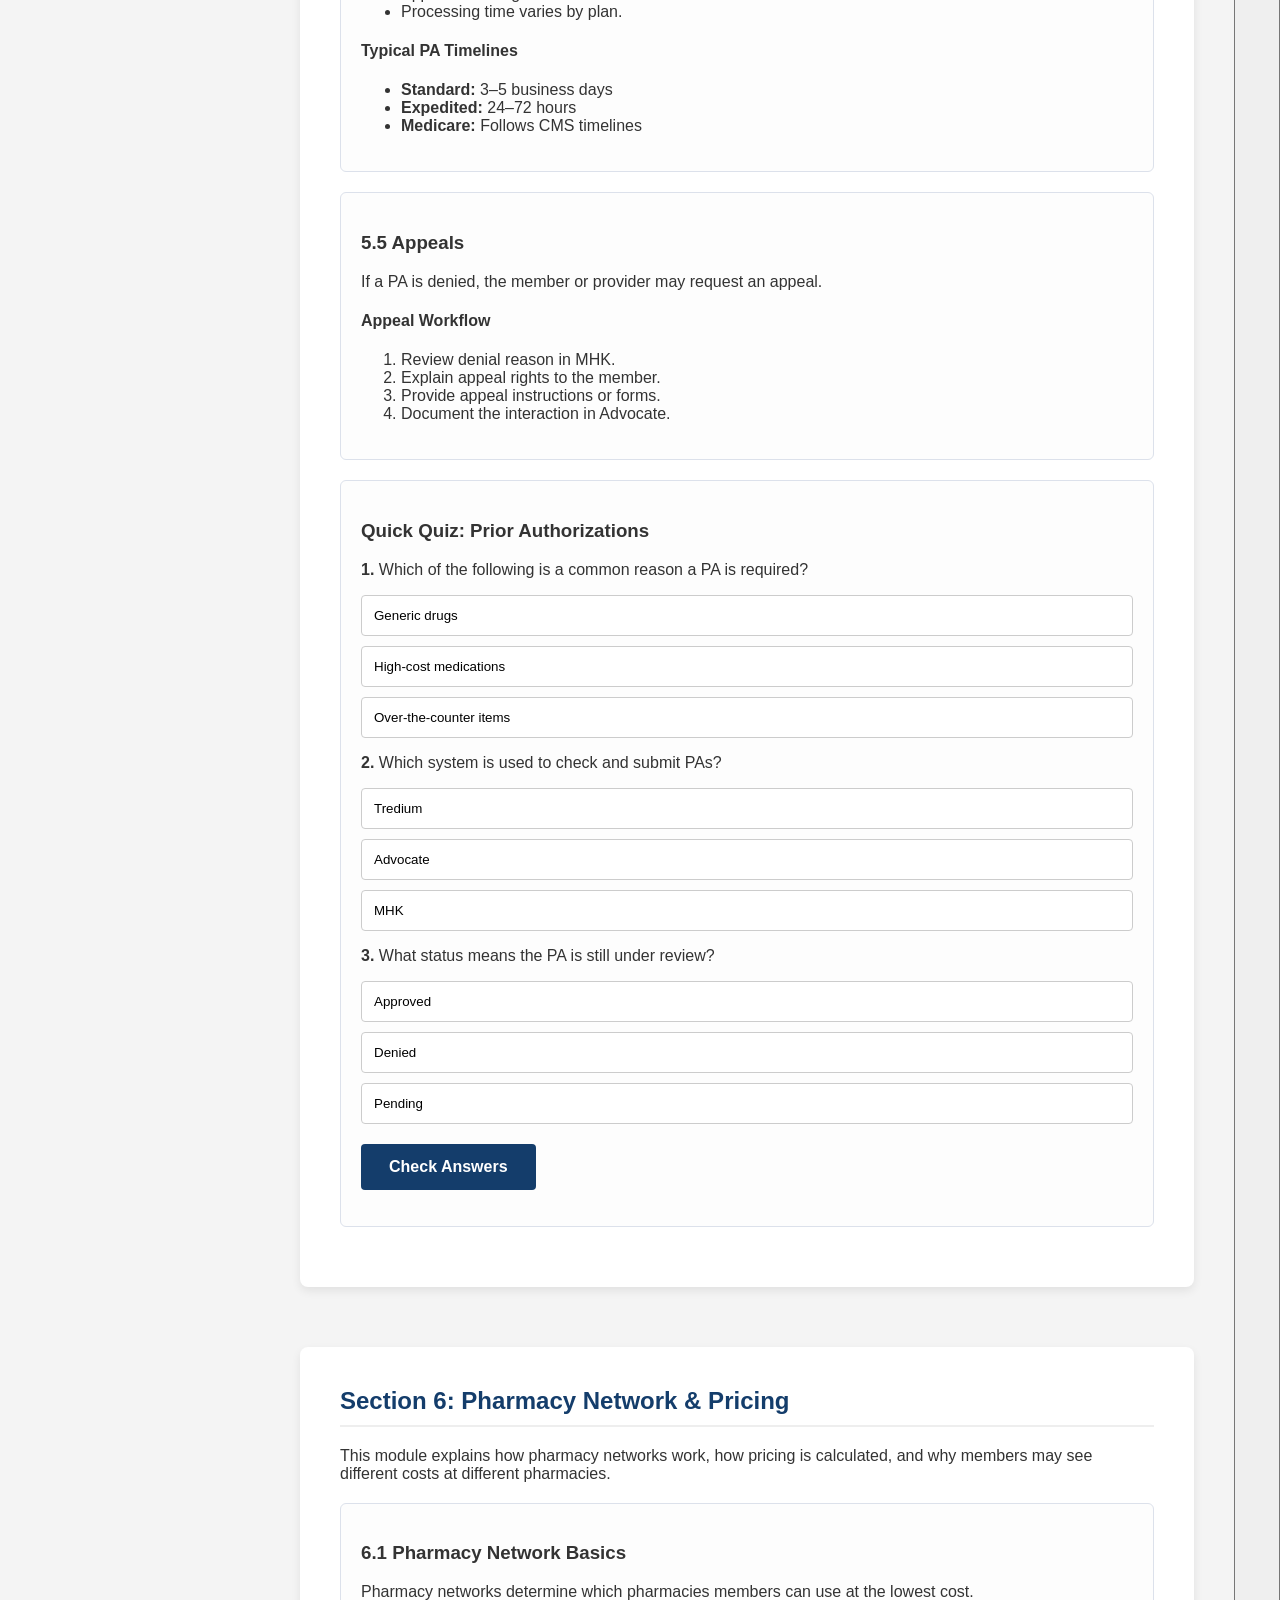
==== commit 6d49d108: "Update index.html" ====
--- a/index.html
+++ b/index.html
@@ -1635,11 +1635,10 @@
 
 
 </main>
-</div>
-
-<footer>
+  <footer>
     <p>Chandra M Harris © 2026</p>
   </footer>
+</div>
 
     <button id="backToTop">↑ Top</button>
 
--- a/styles.css
+++ b/styles.css
@@ -191,3 +191,23 @@
   width: 0%;
   transition: width 0.4s ease;
 }
+
+/* === FOOTER VISIBILITY FIX === */
+footer {
+  margin-left: 0; /* Ensures it starts from the edge of the content area */
+  background: var(--primary-blue);
+  color: #ffffff;
+  text-align: center;
+  padding: 30px 20px;
+  width: 100%;
+  box-sizing: border-box;
+  clear: both; /* Tells the browser to put this below EVERYTHING else */
+  position: relative;
+  z-index: 5;
+}
+
+footer p {
+  margin: 0;
+  font-size: 0.95rem;
+  color: white !important; /* This keeps your name visible even in Dark Mode */
+}
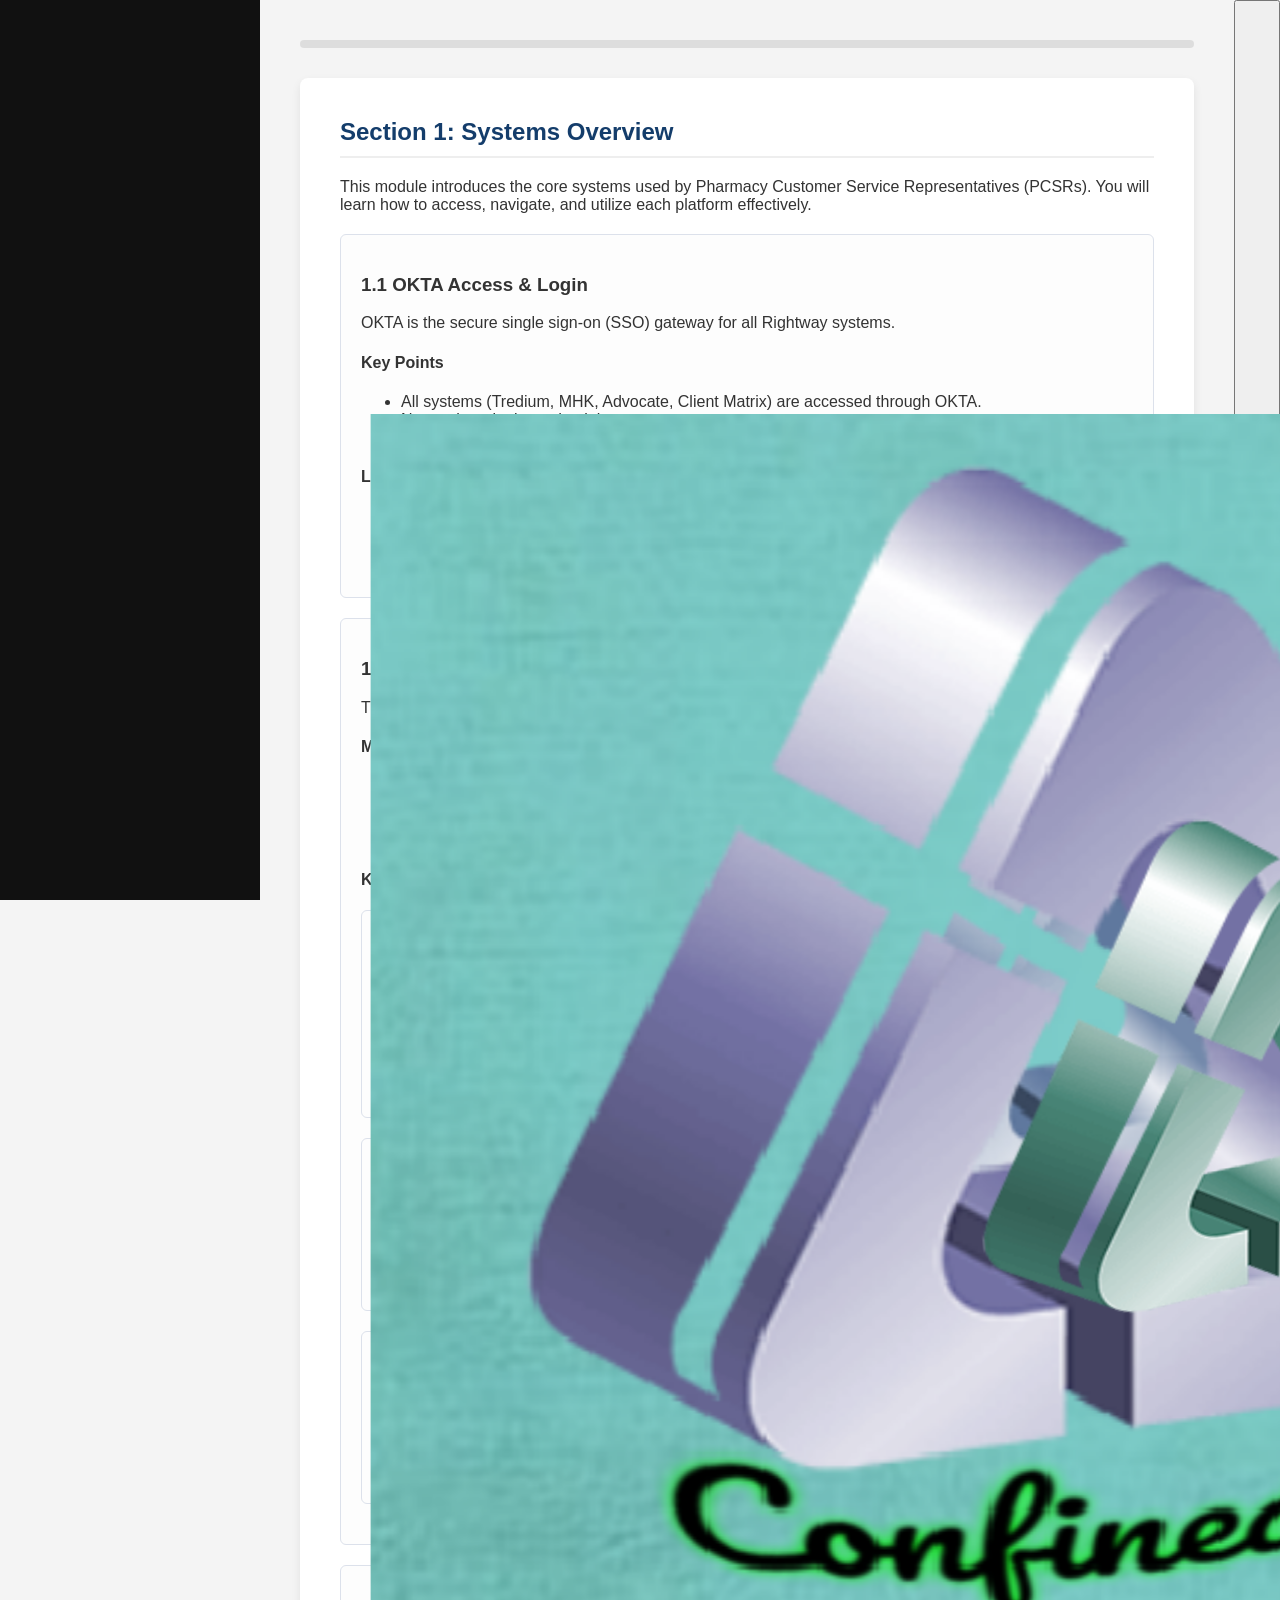
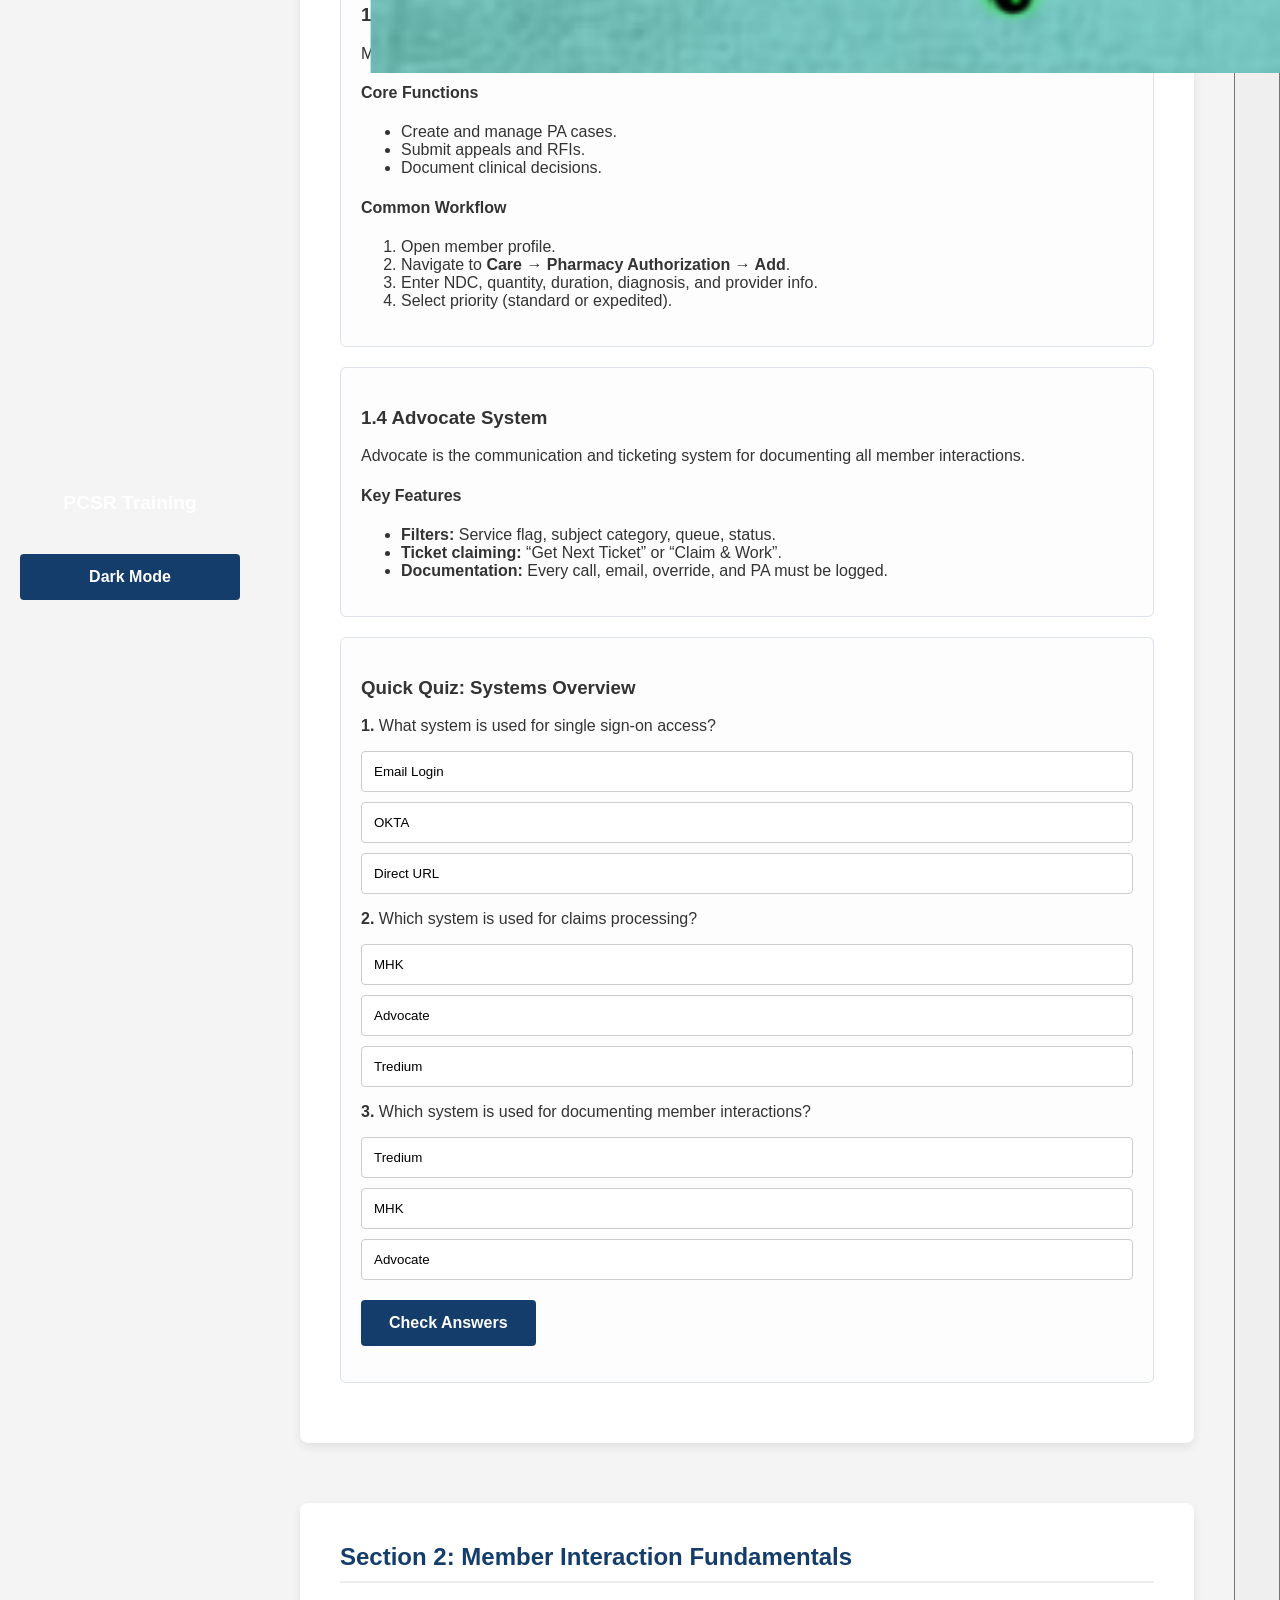
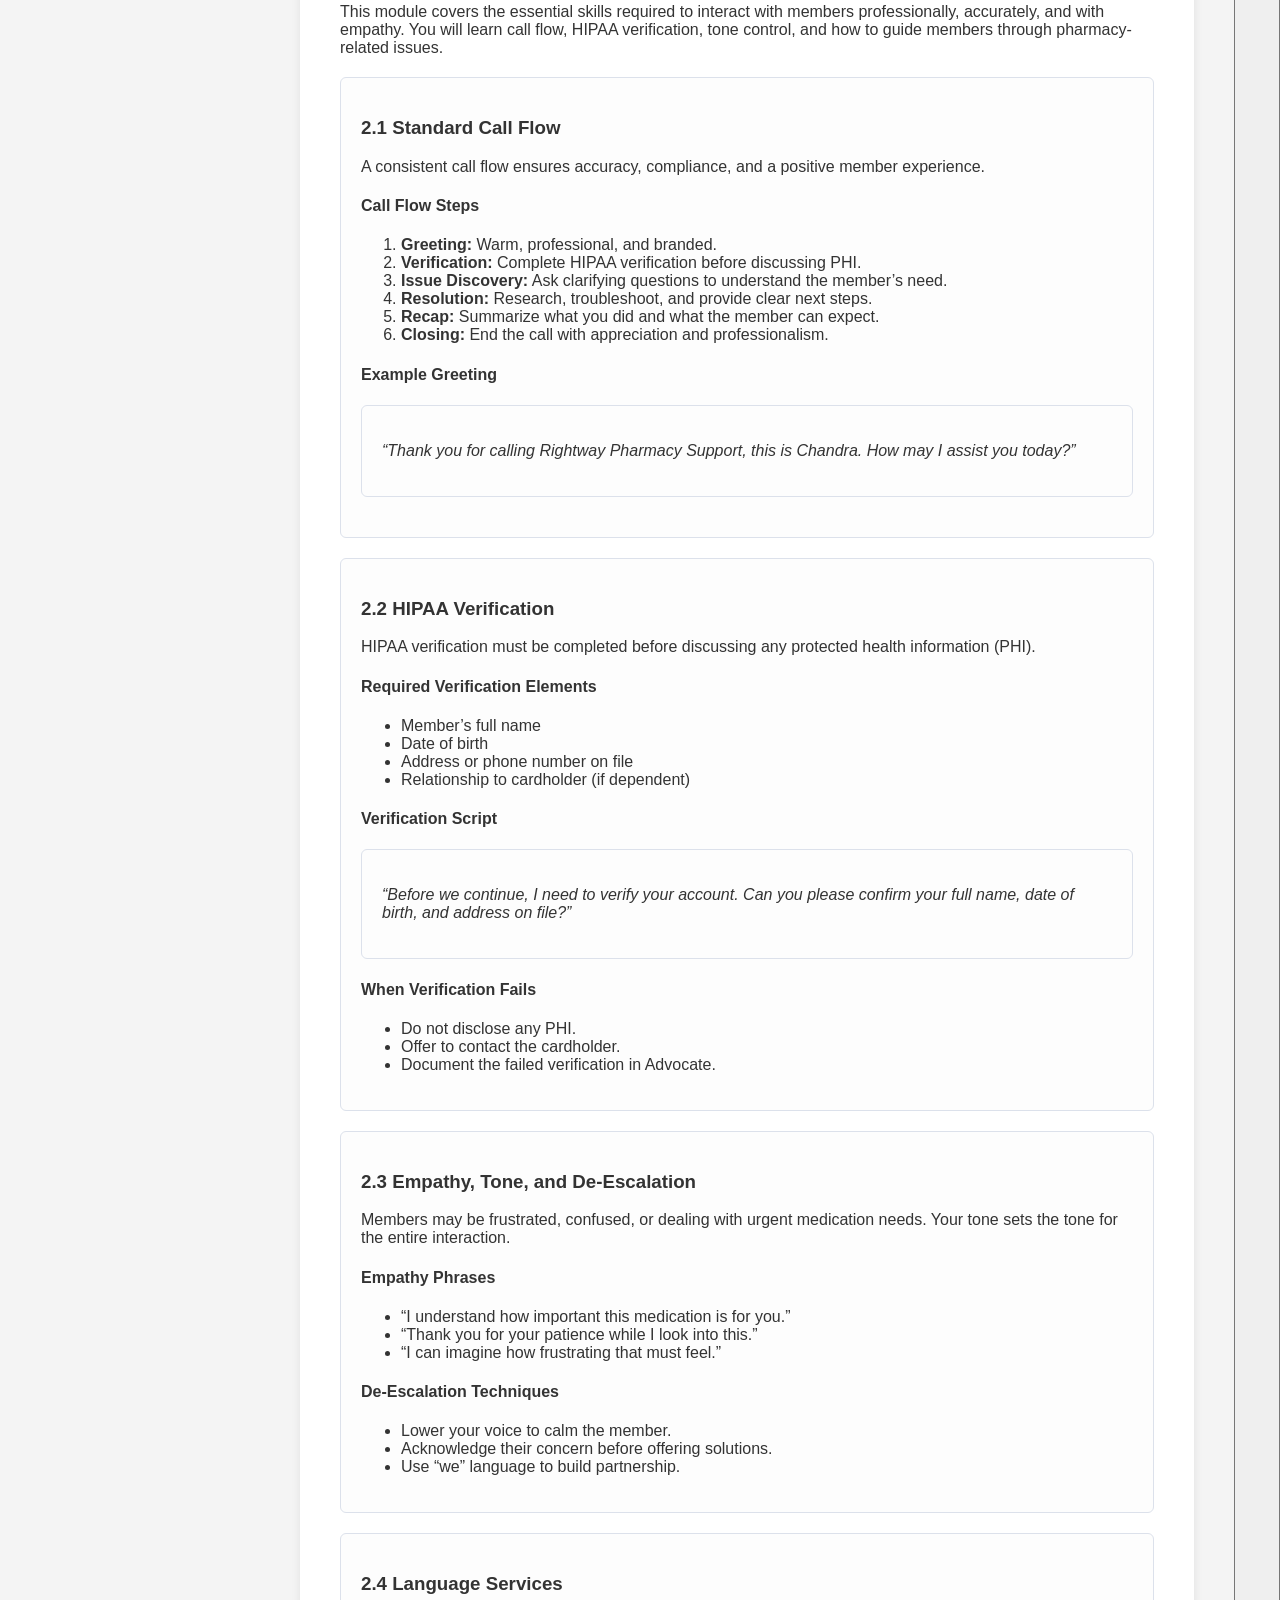
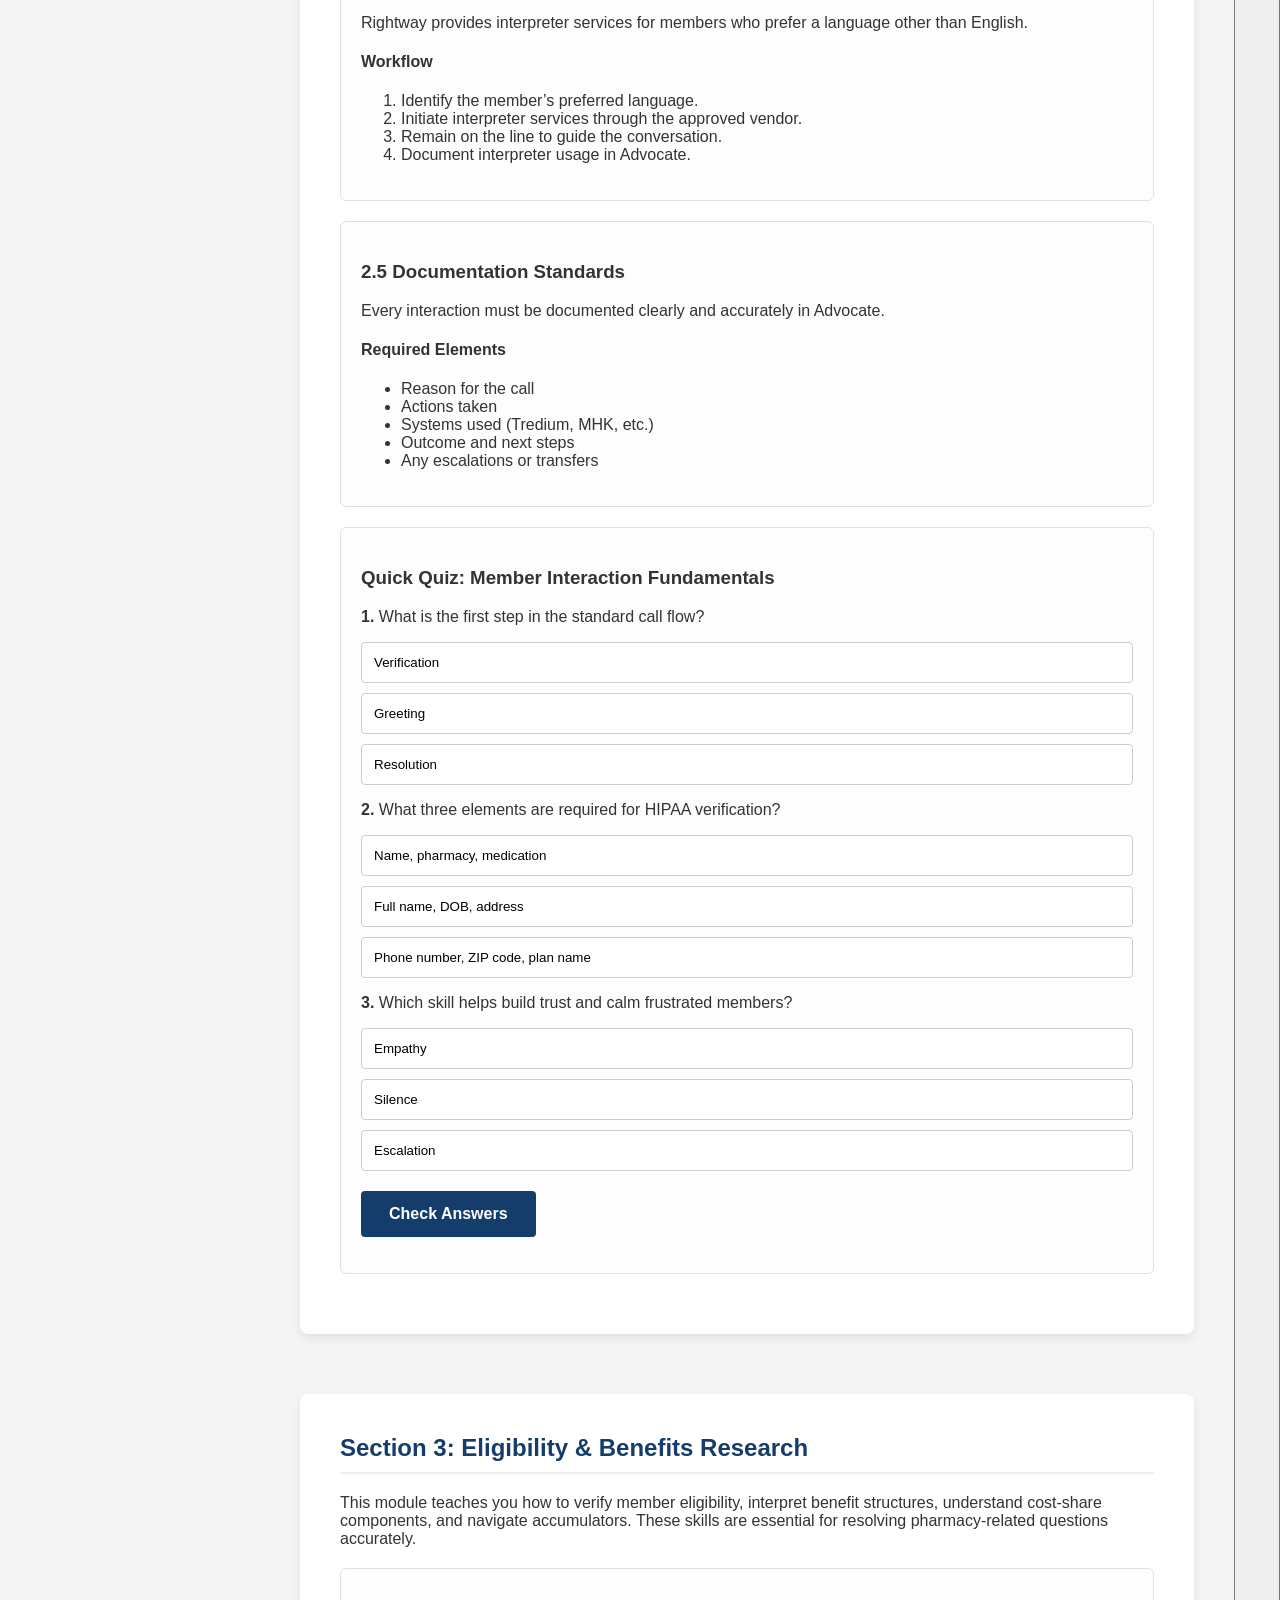
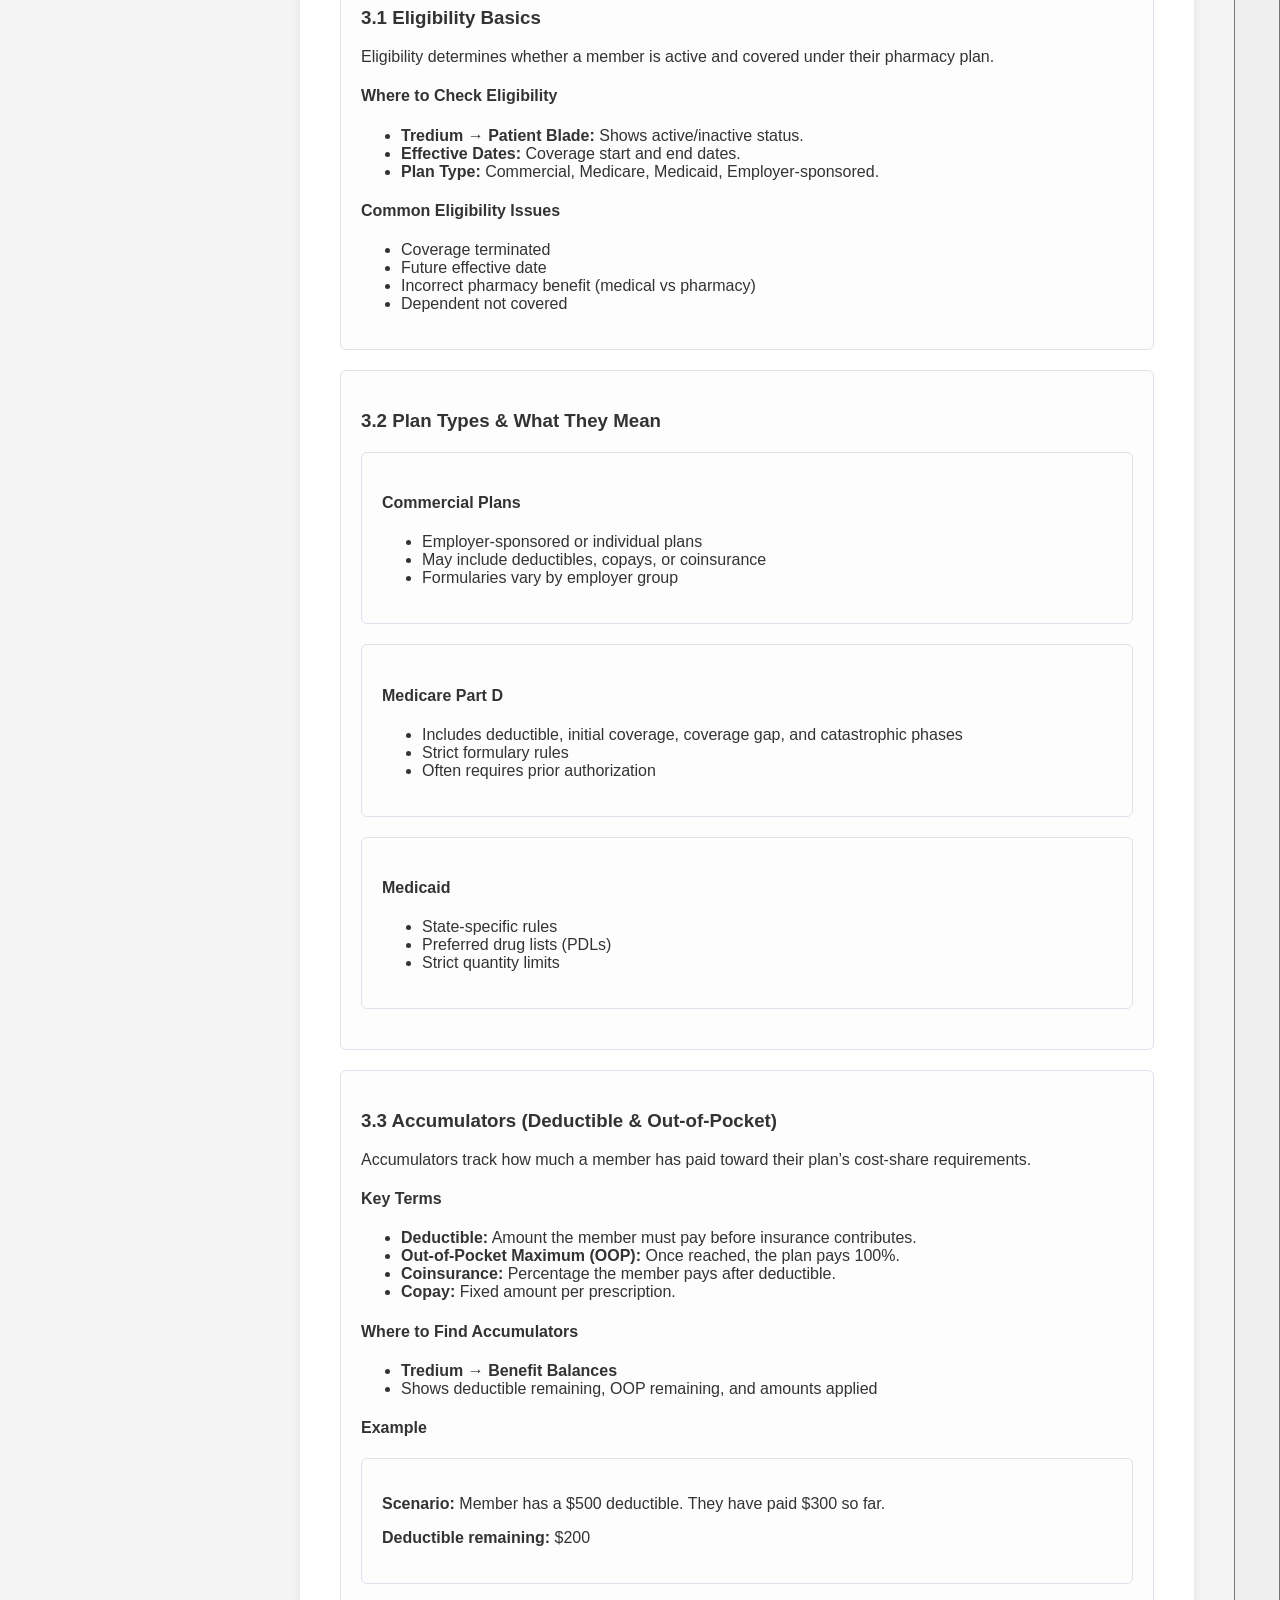
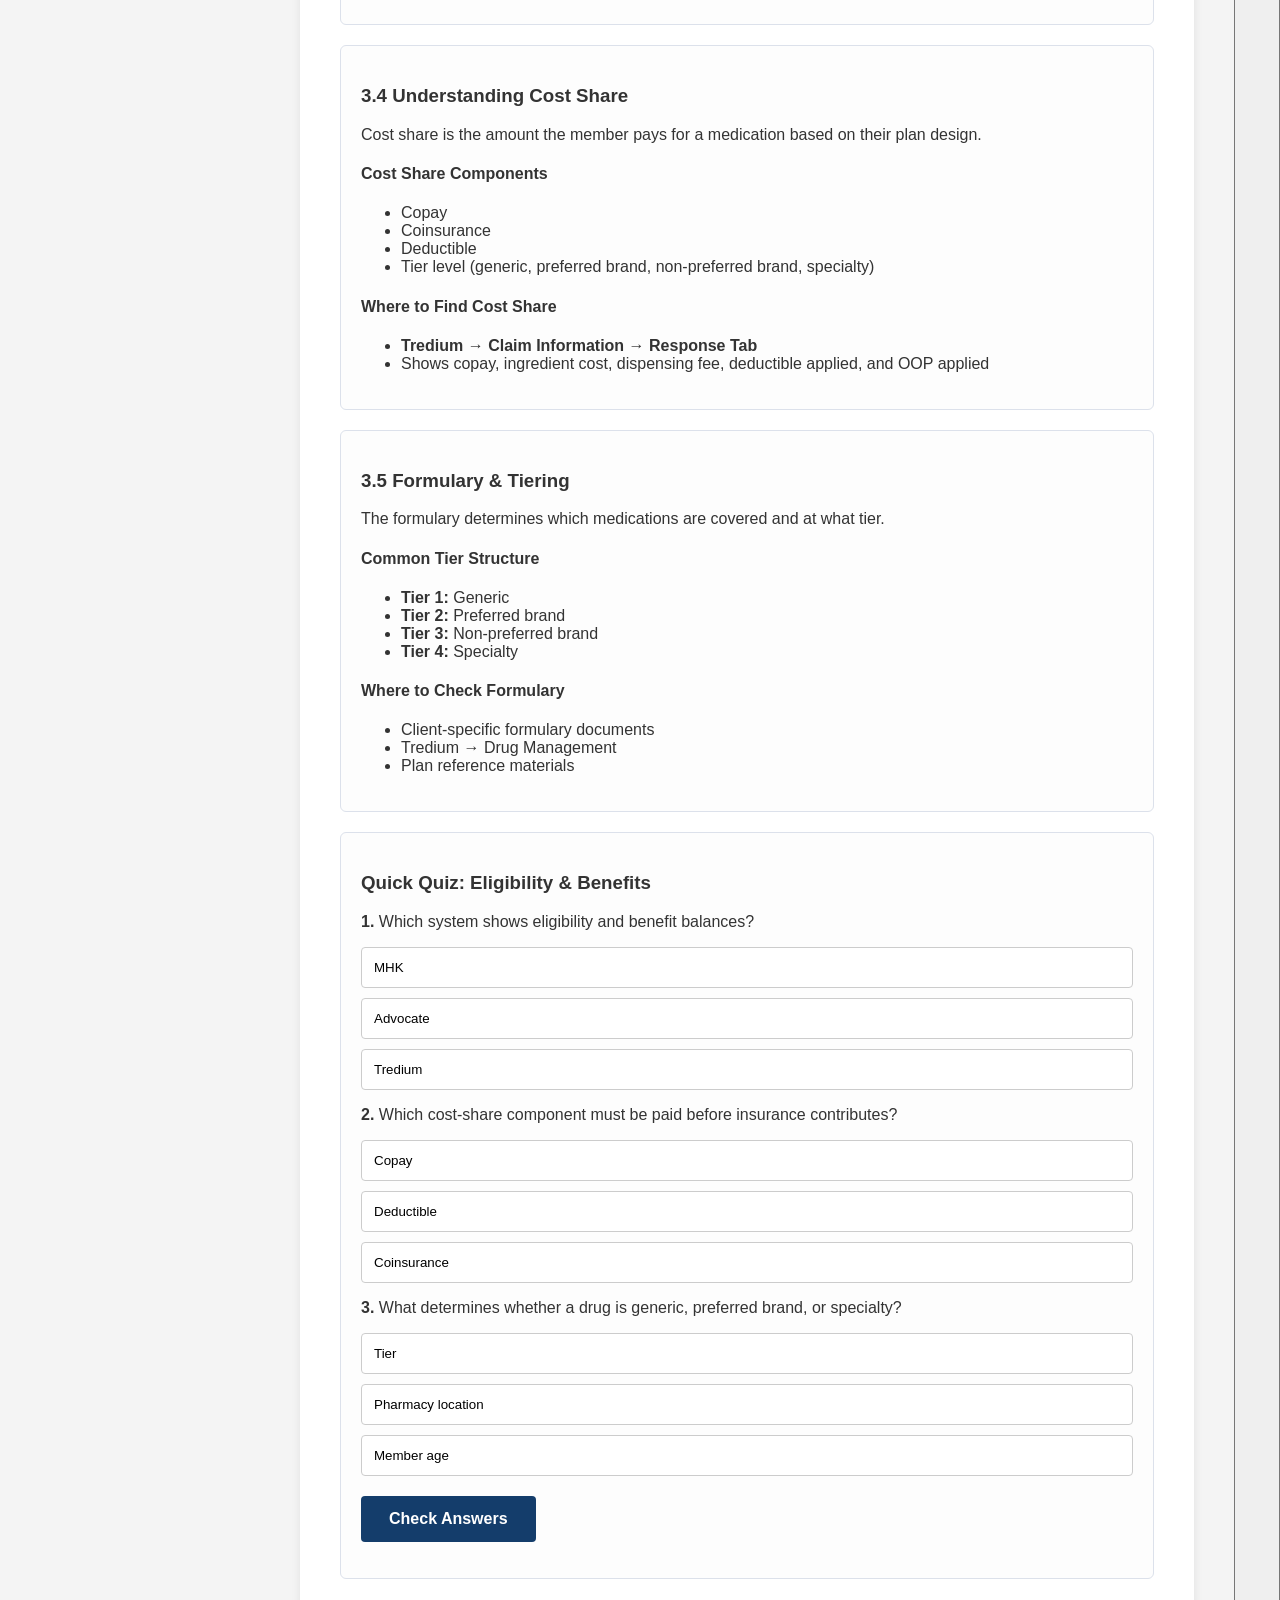
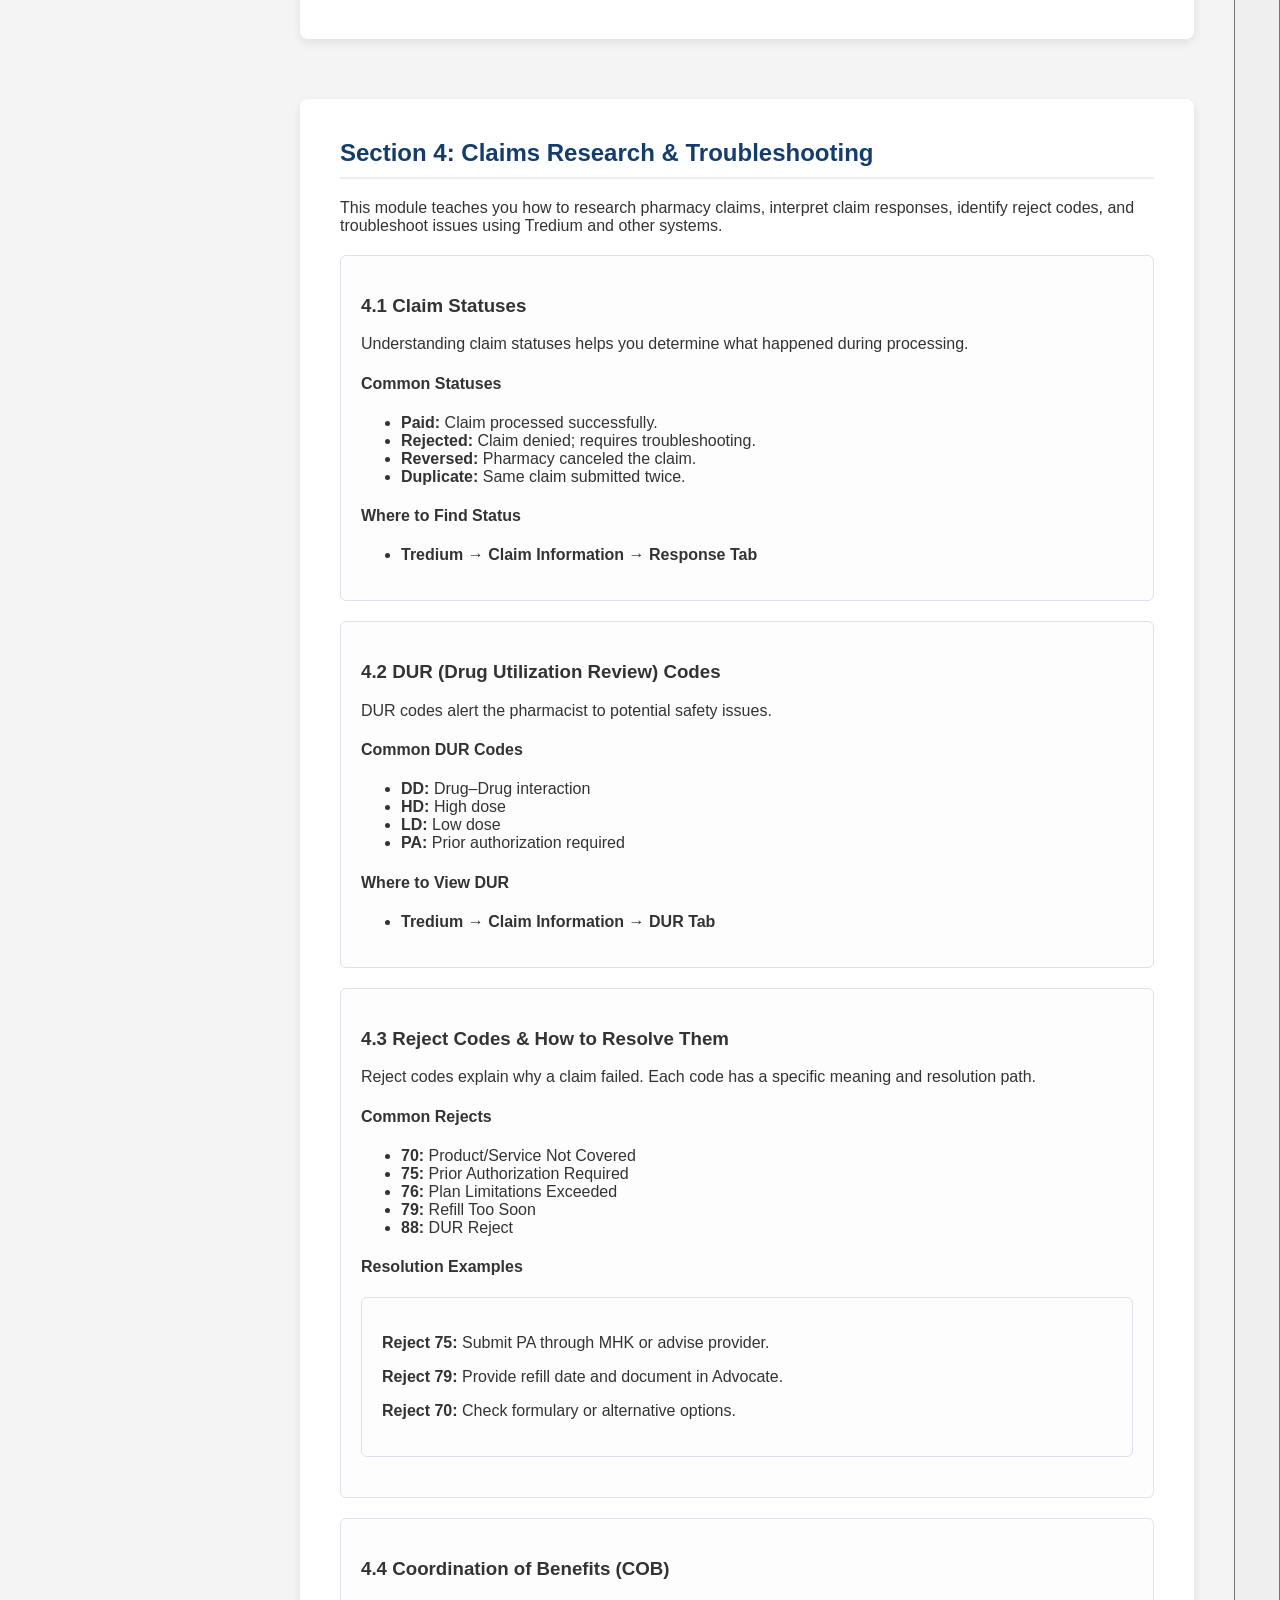
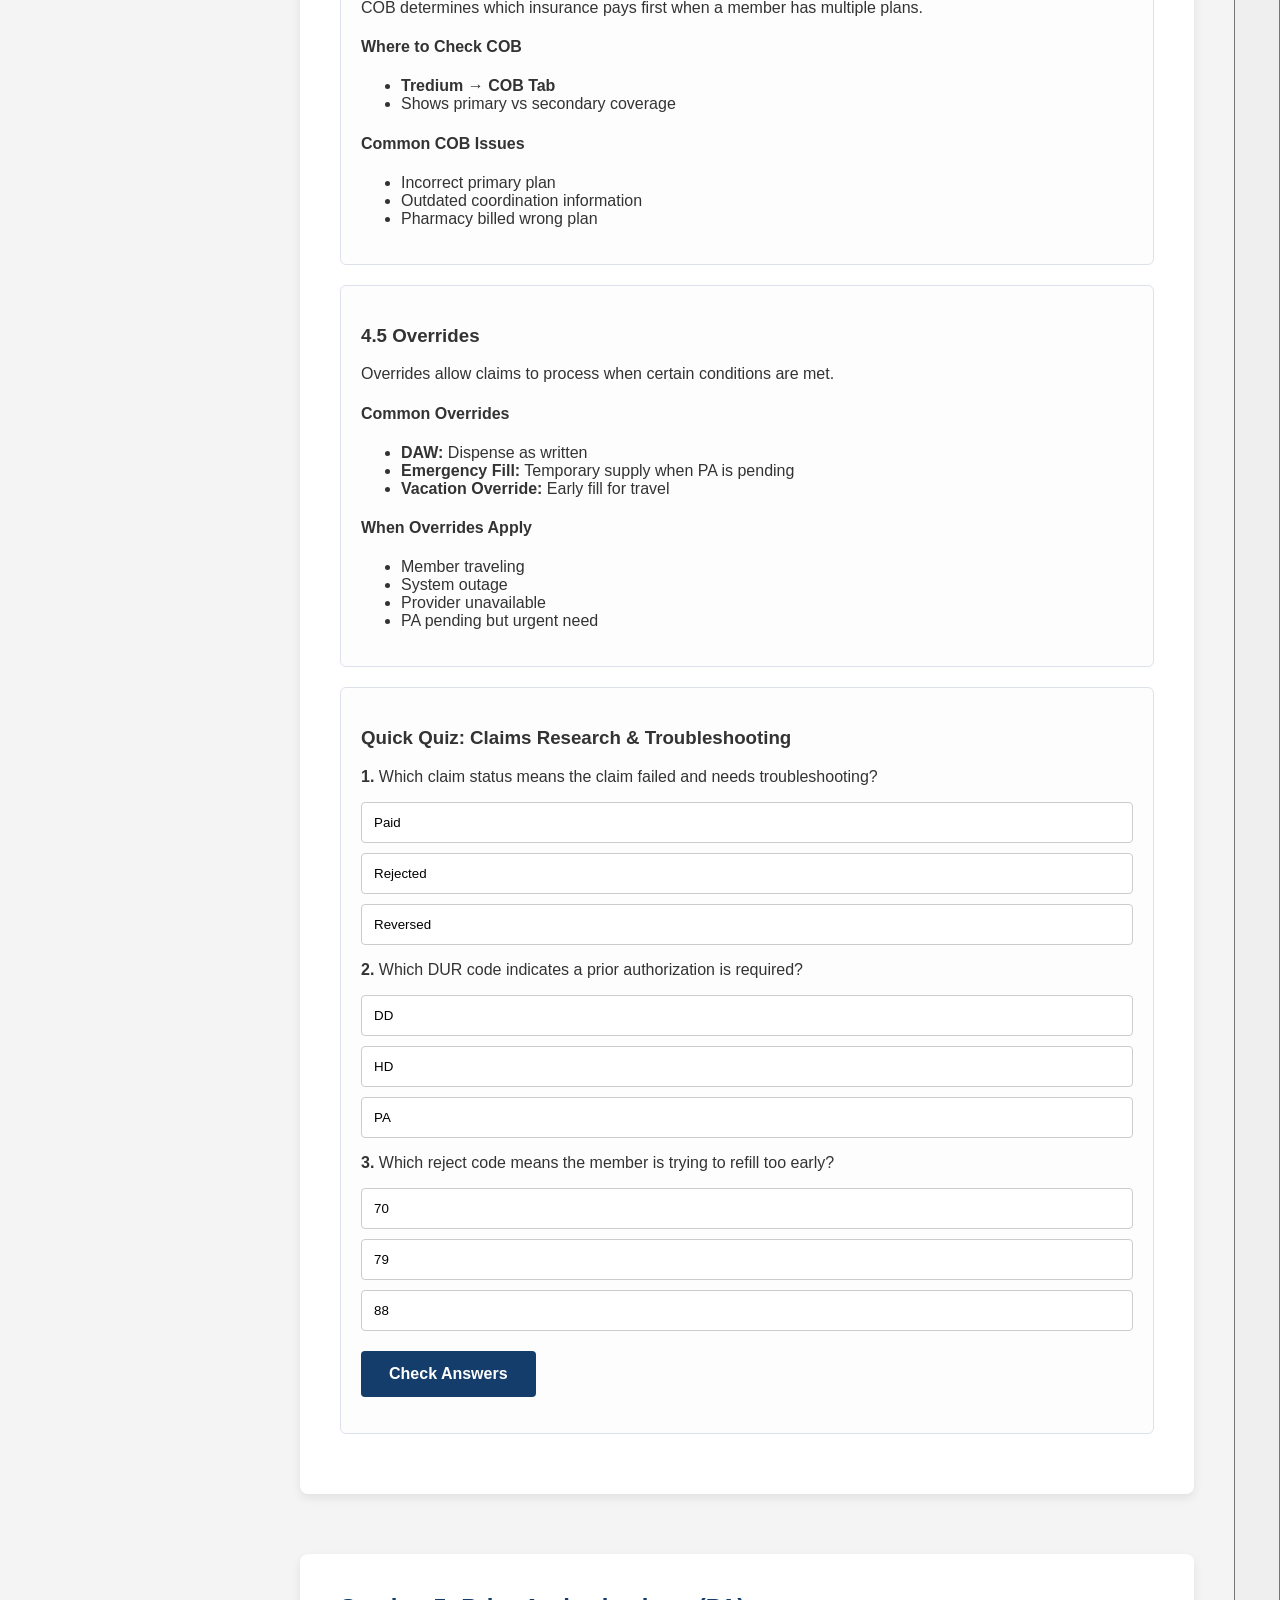
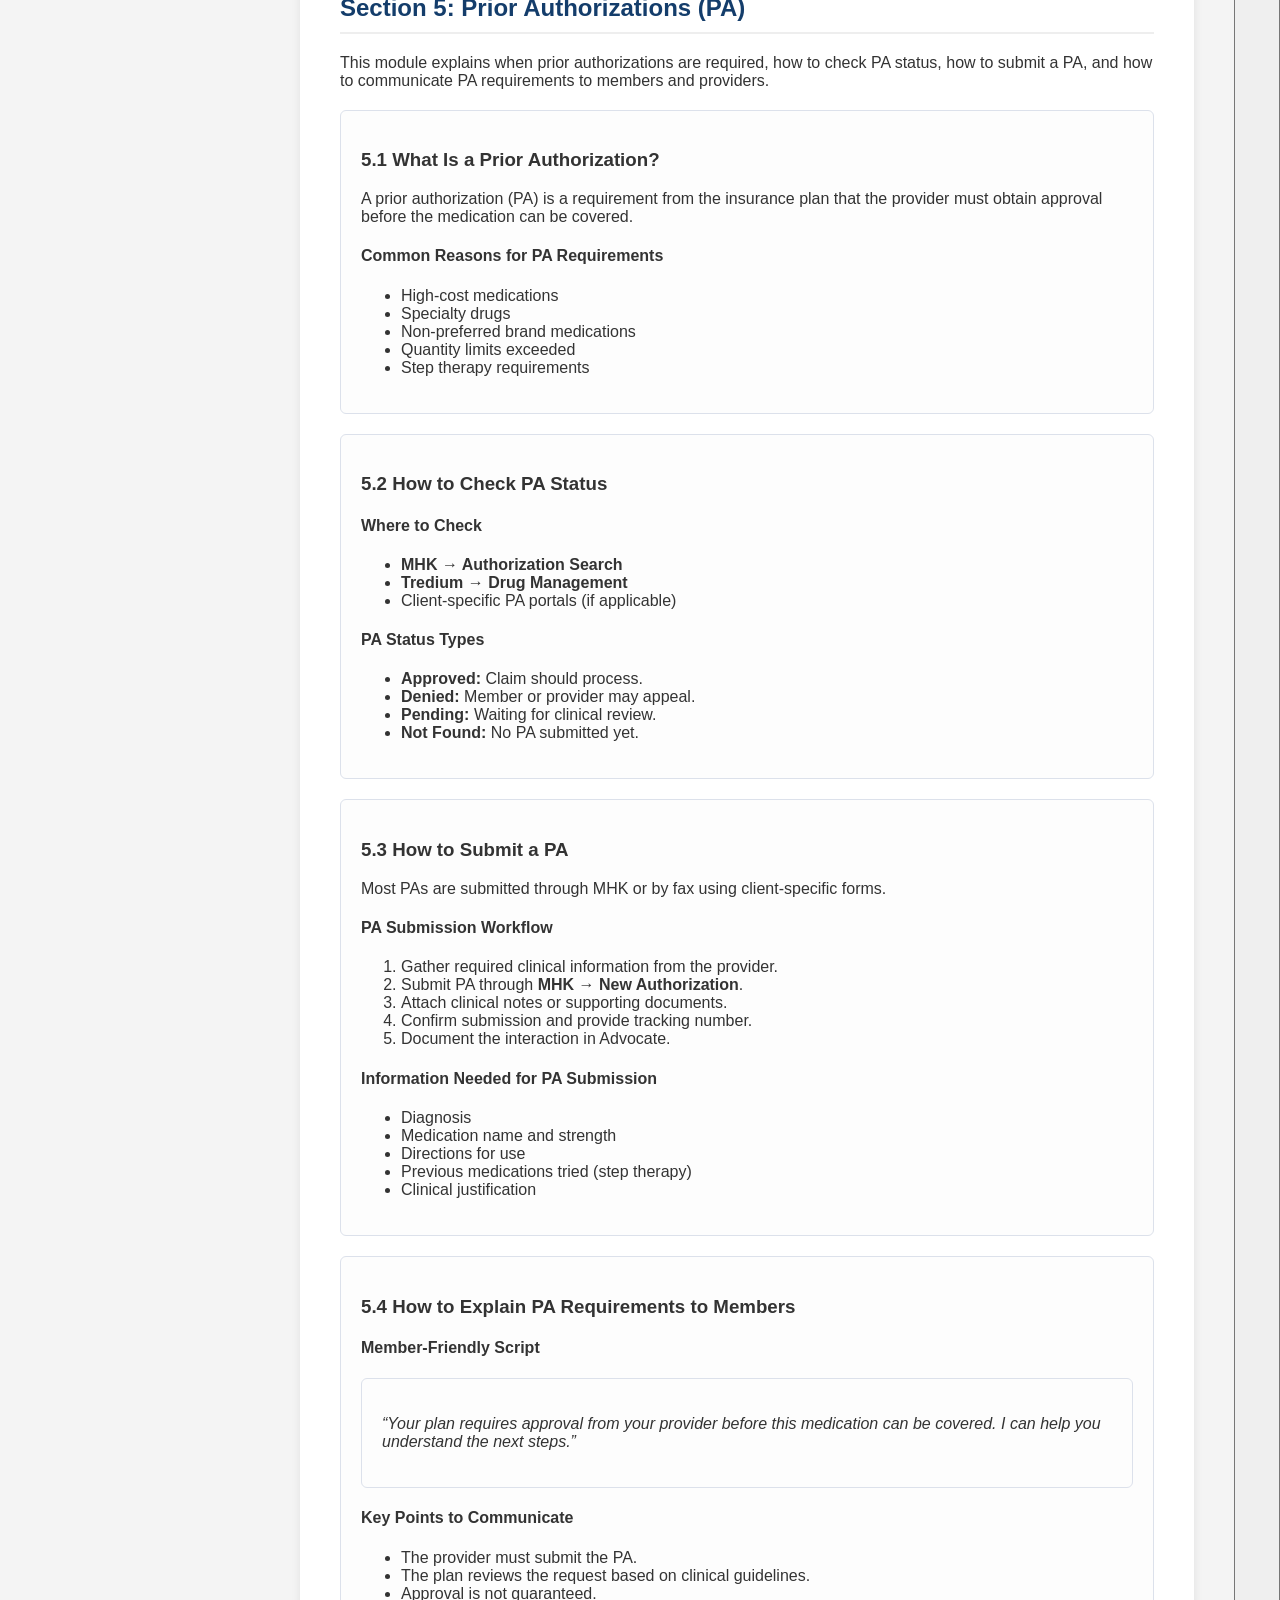
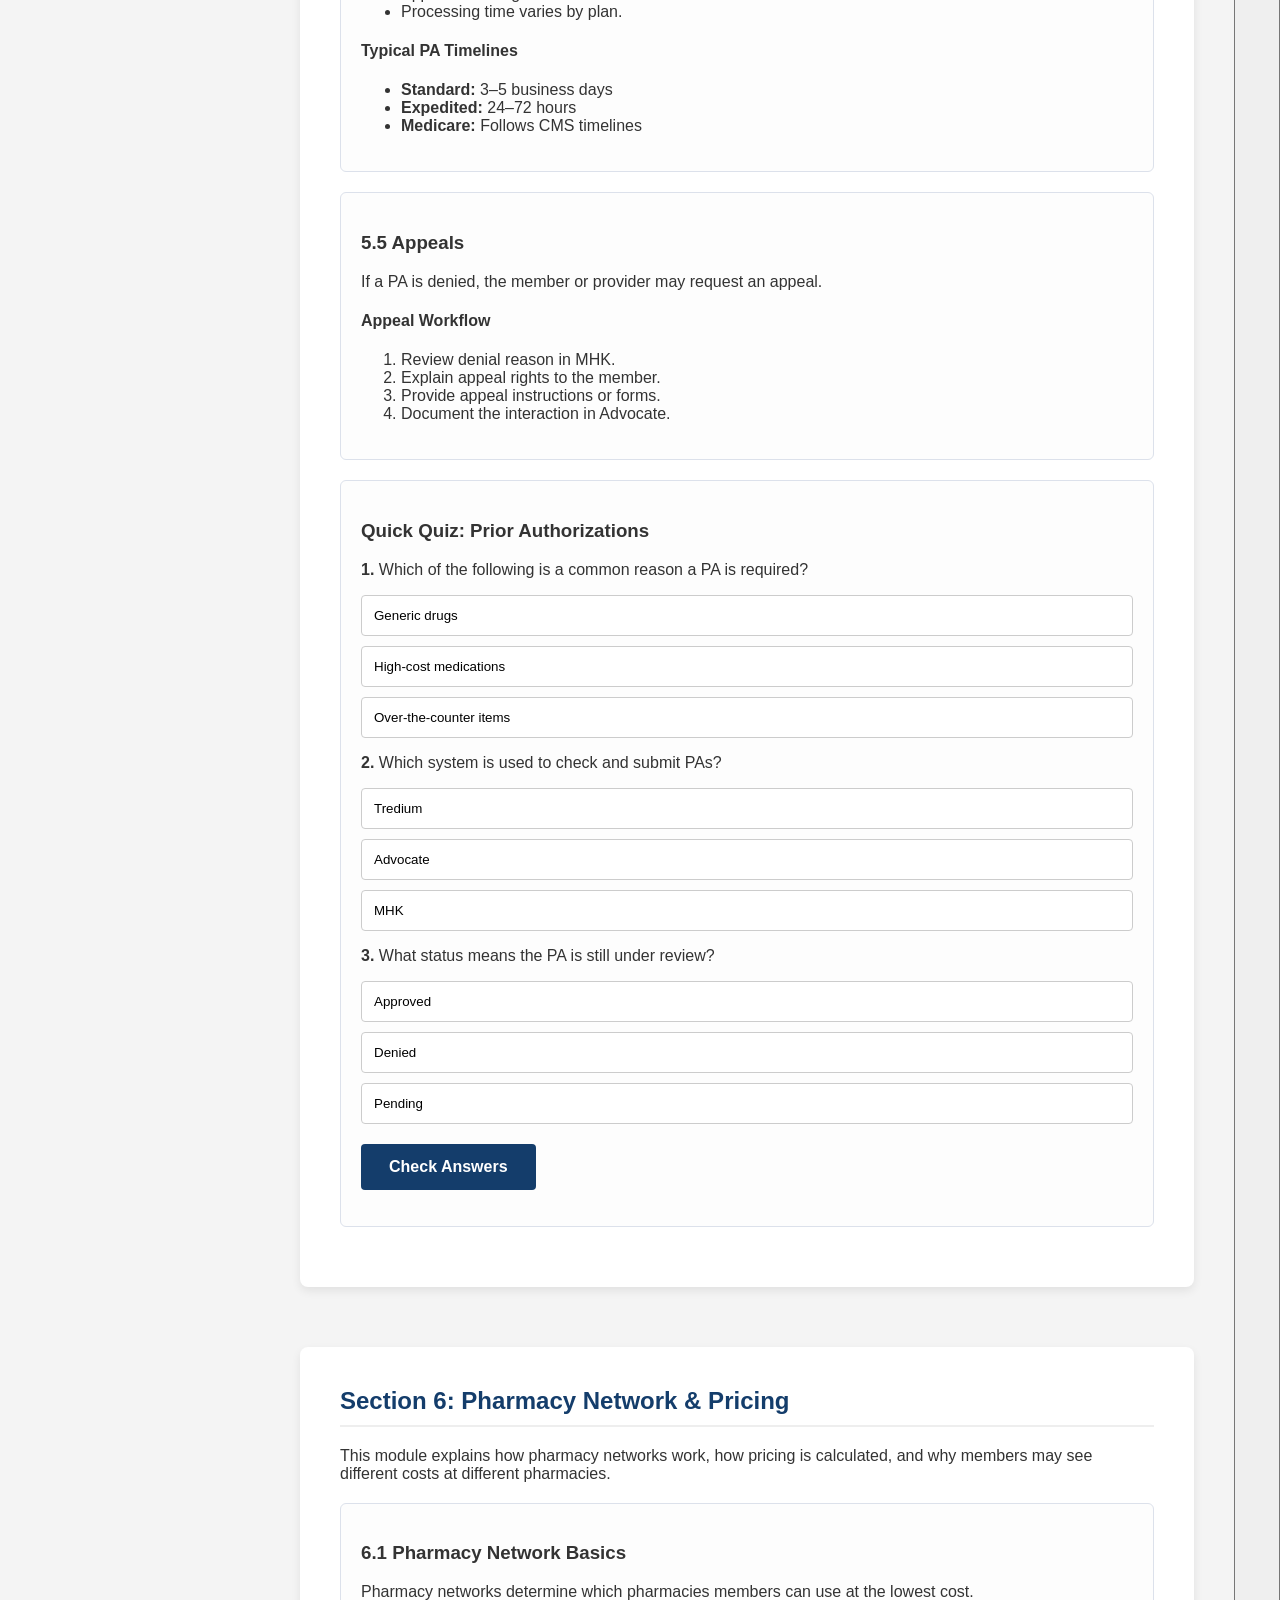
==== commit bce53663: "Update index.html" ====
--- a/index.html
+++ b/index.html
@@ -11,8 +11,8 @@
   <!-- SIDEBAR -->
  <div class="sidebar">
   <div class="sidebar-logo">
-    <img src="your-logo.png" alt="PCSR Logo">
-  </div>
+    <img src="ConfinedNix.png" alt="PCSR Logo">
+</div>
   <h1 class="sidebar-title">PCSR Training</h1>
   
   <nav class="sidebar-nav">
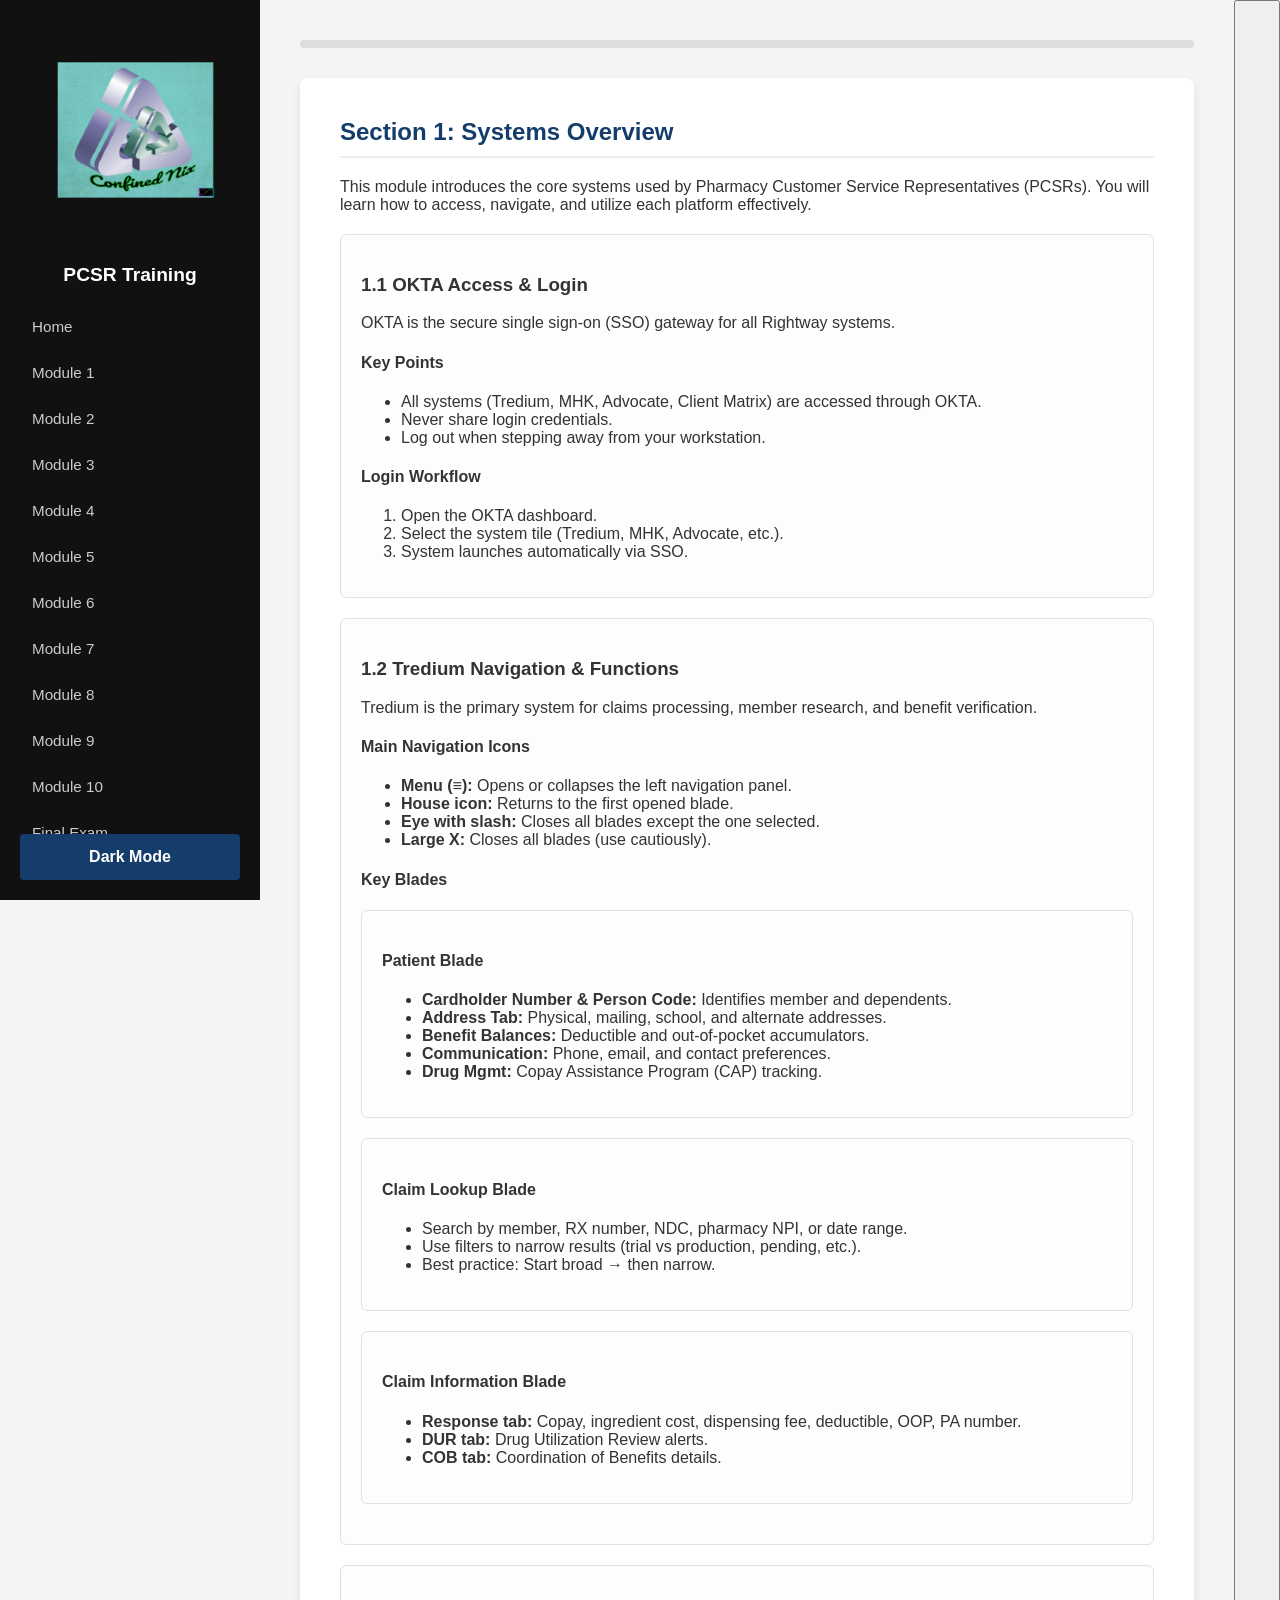
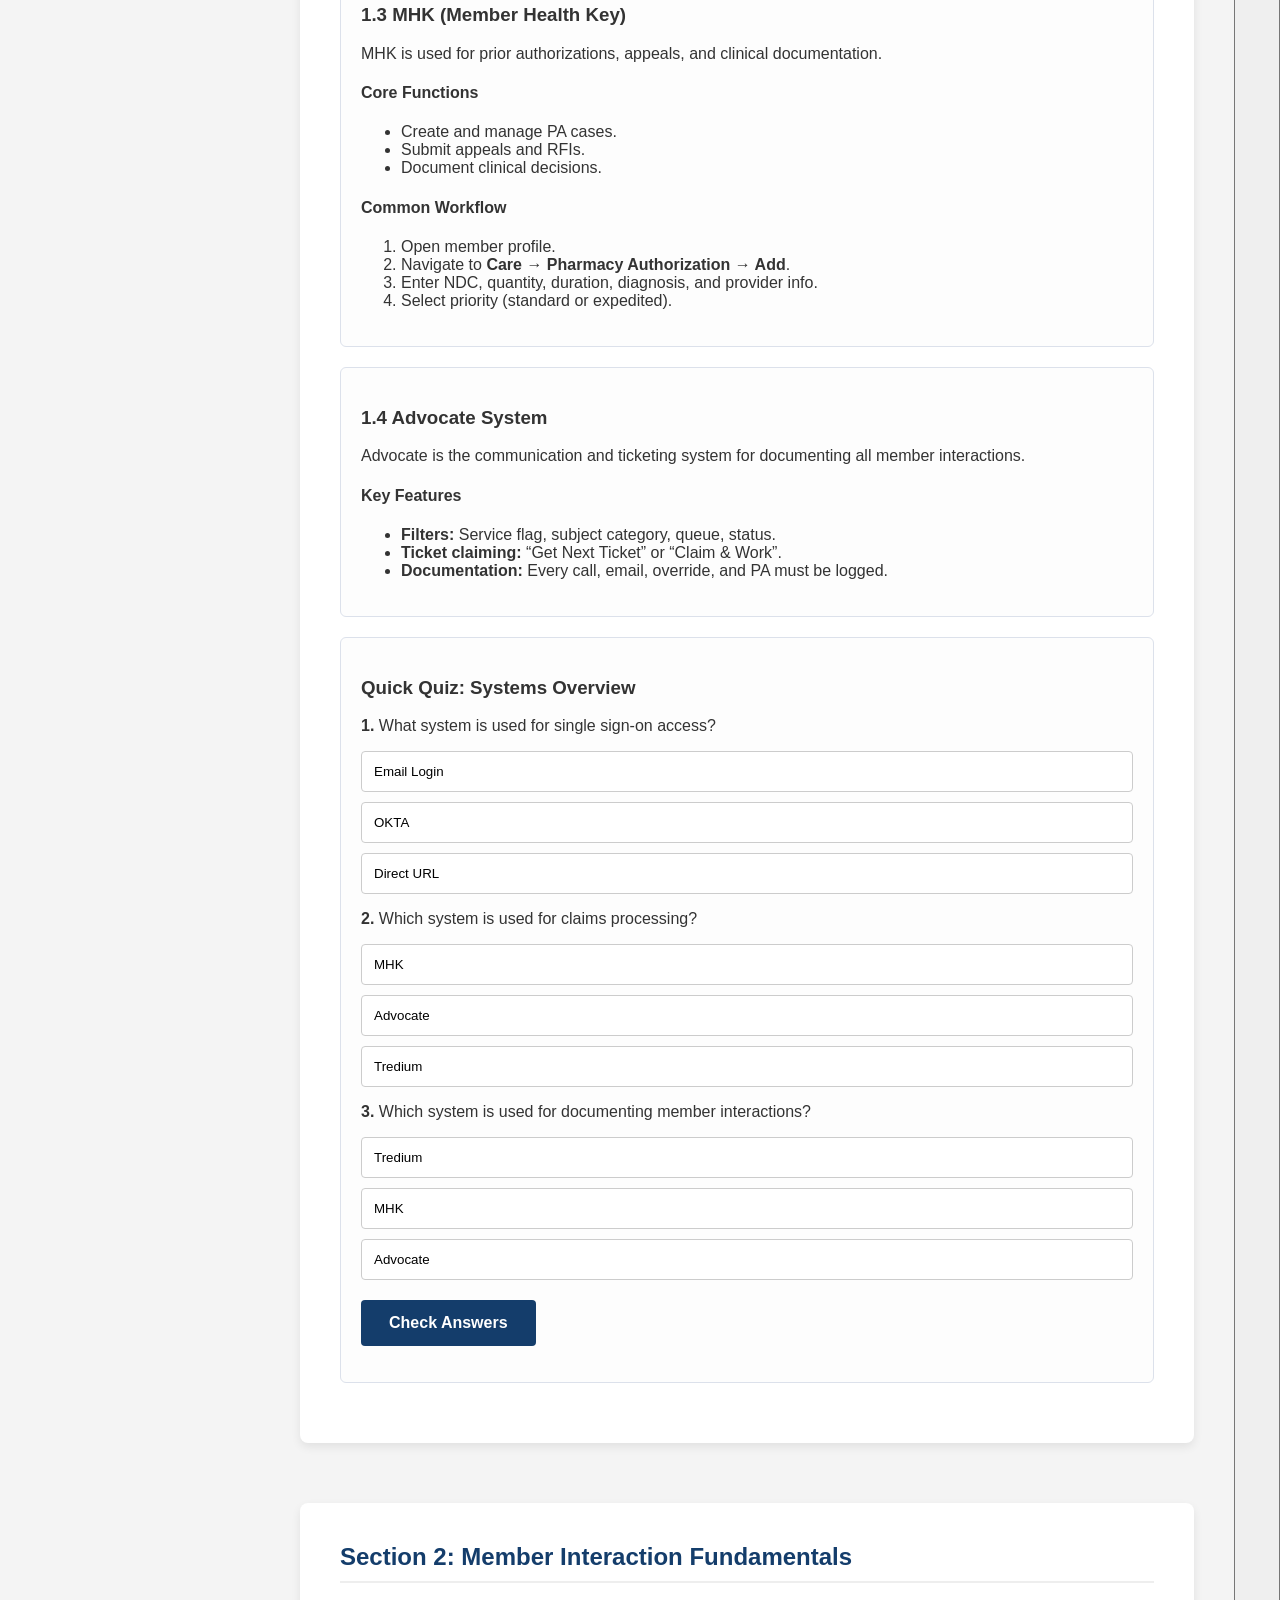
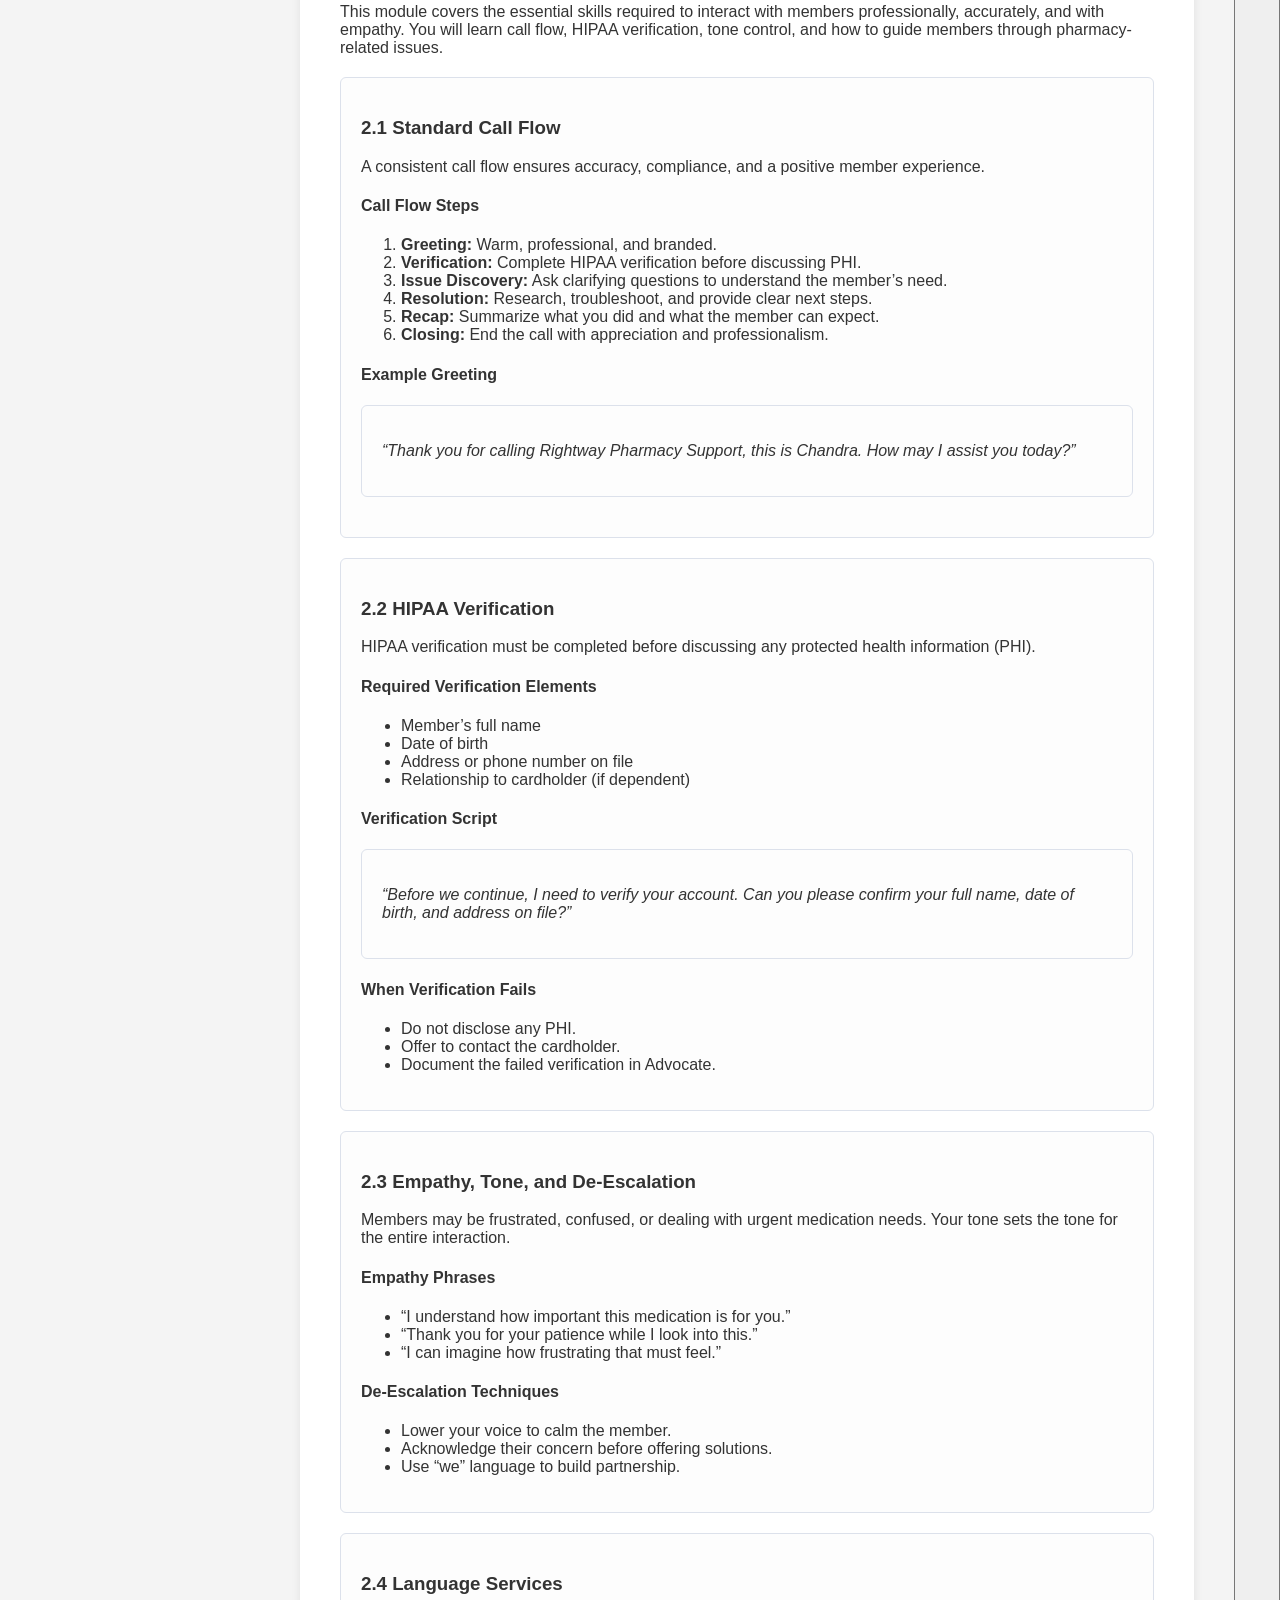
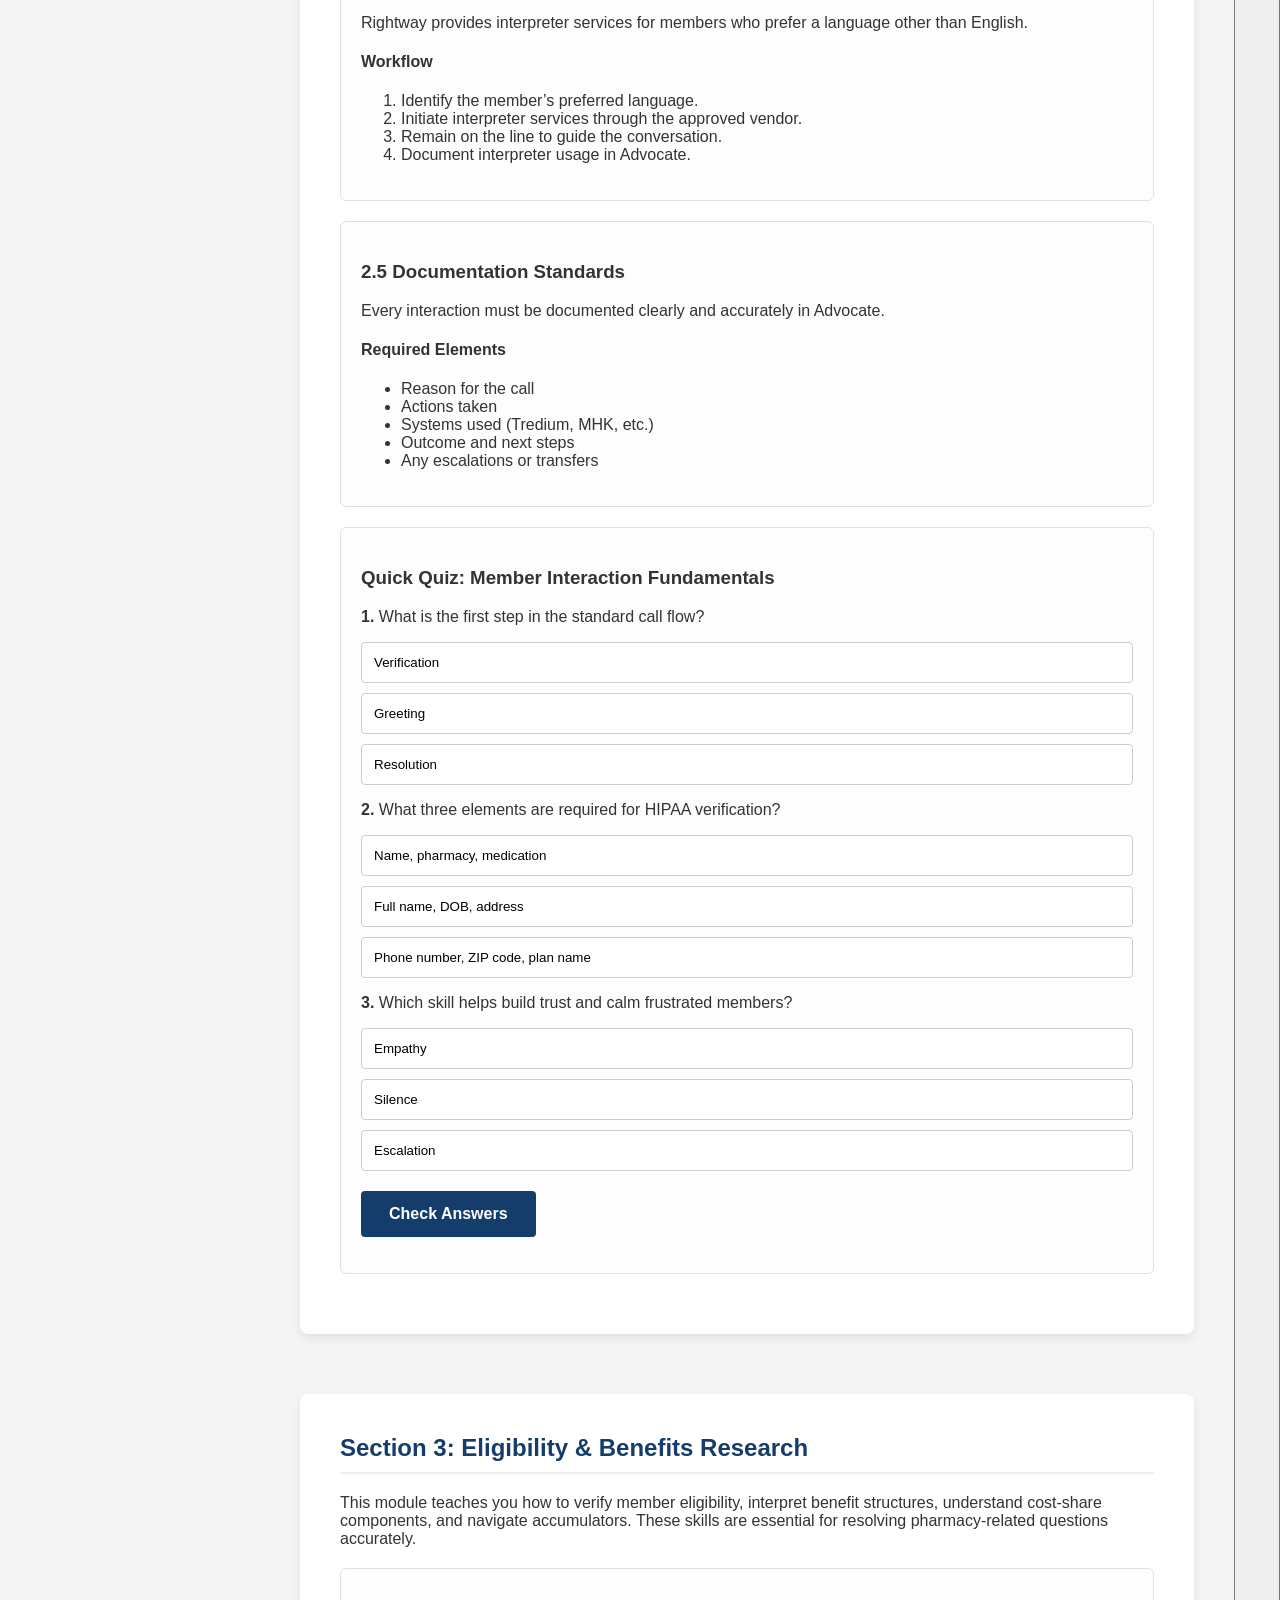
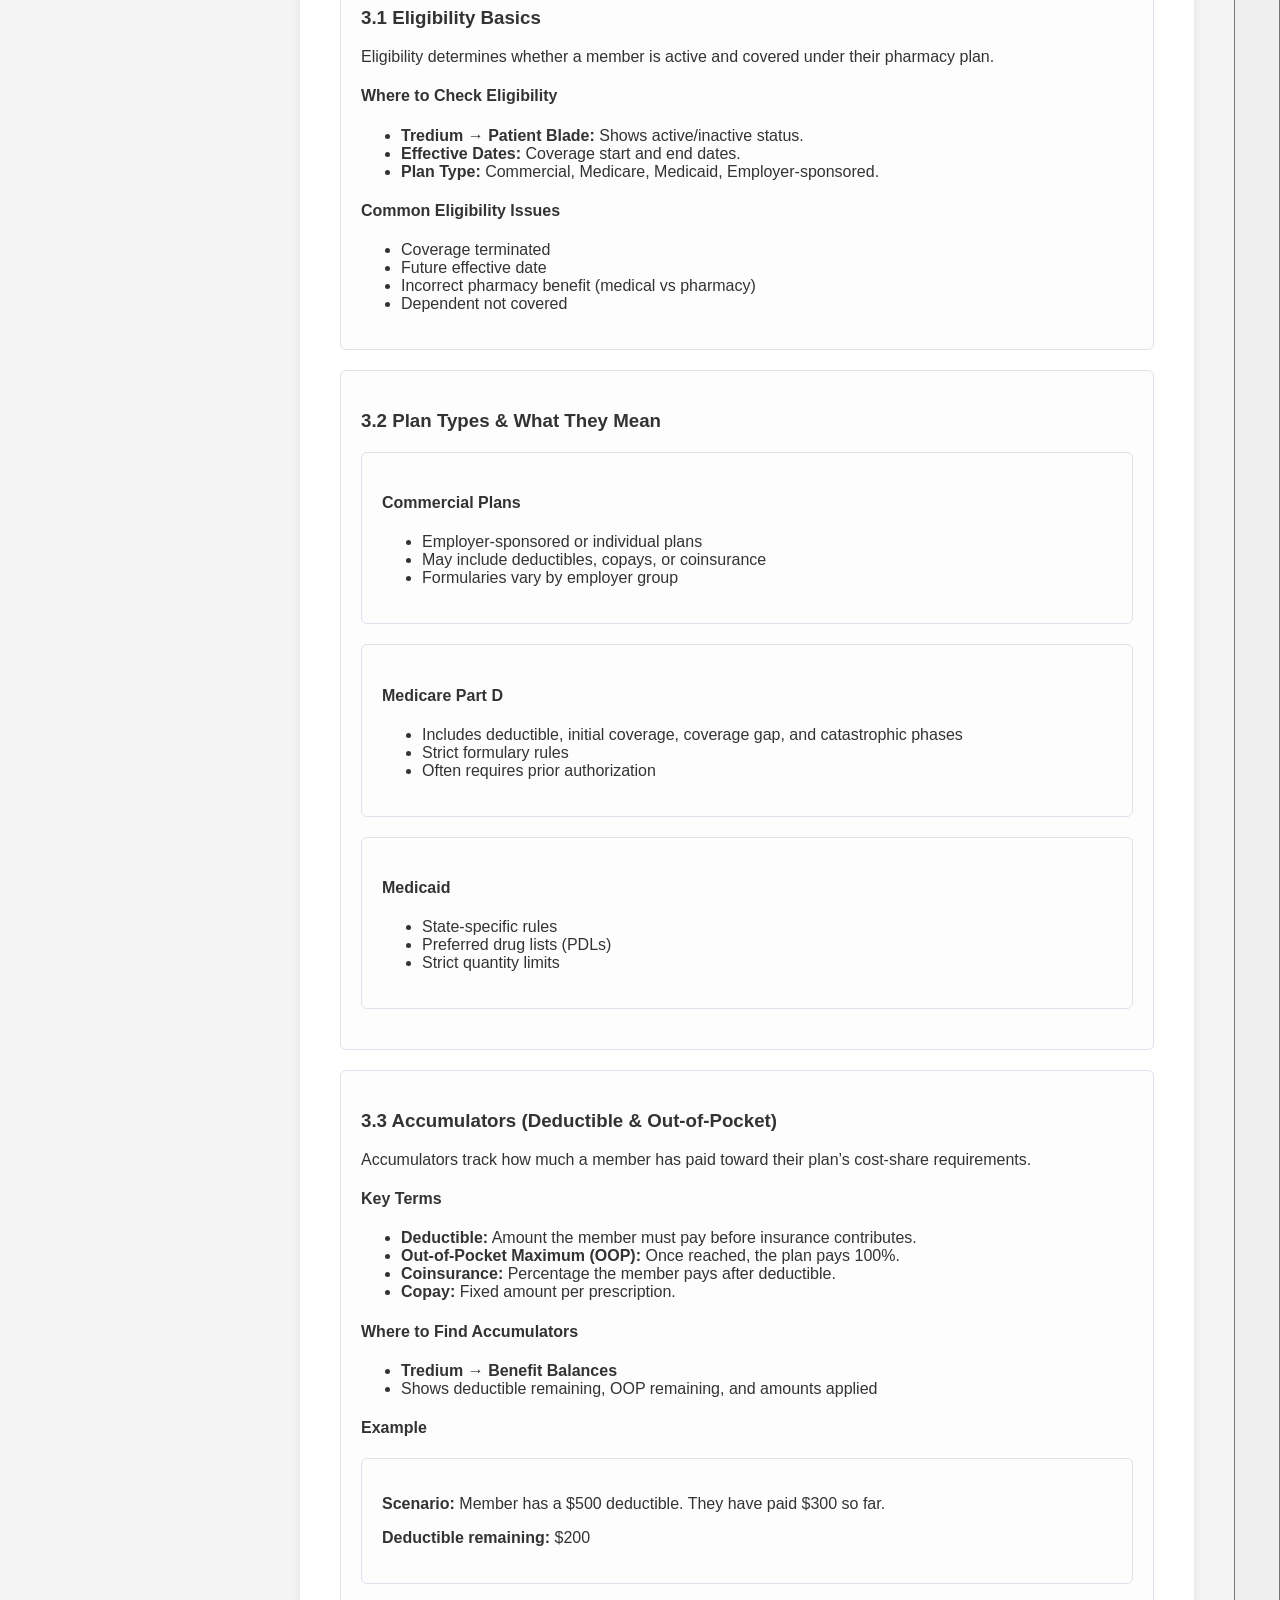
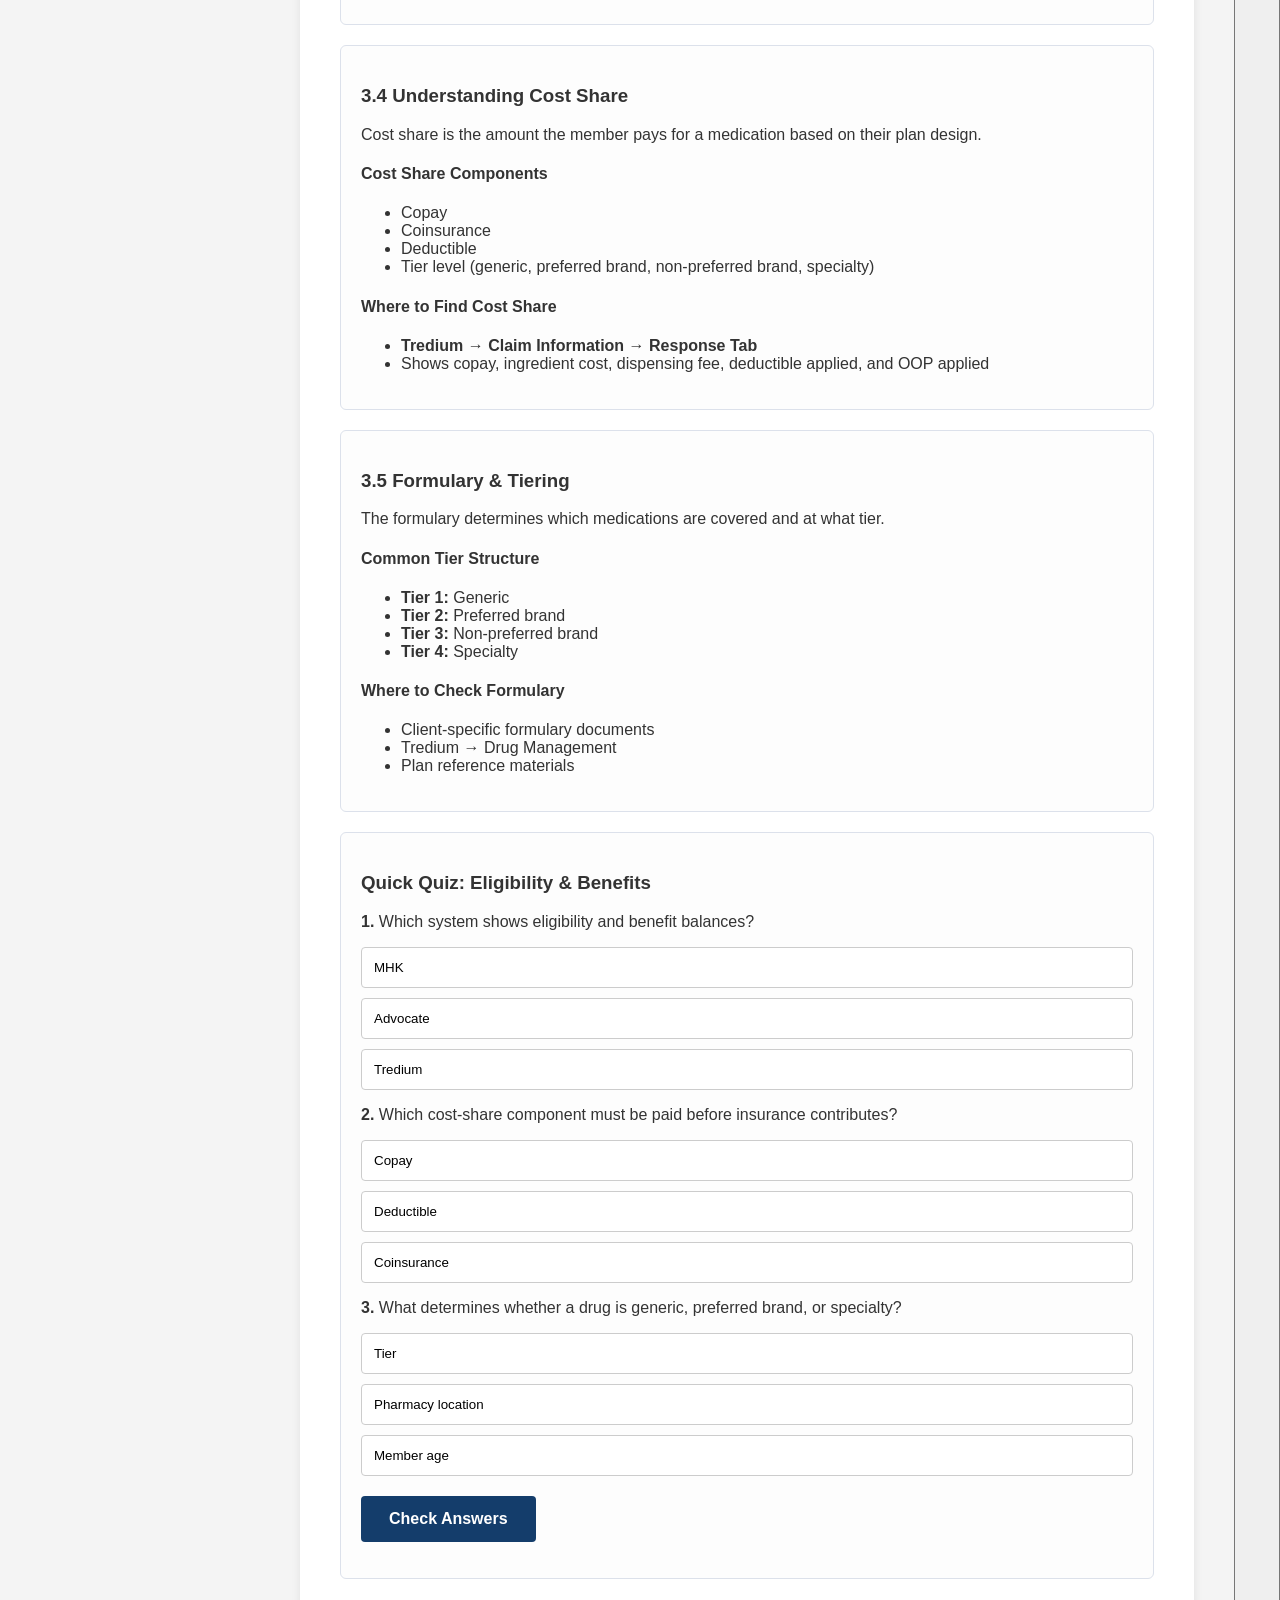
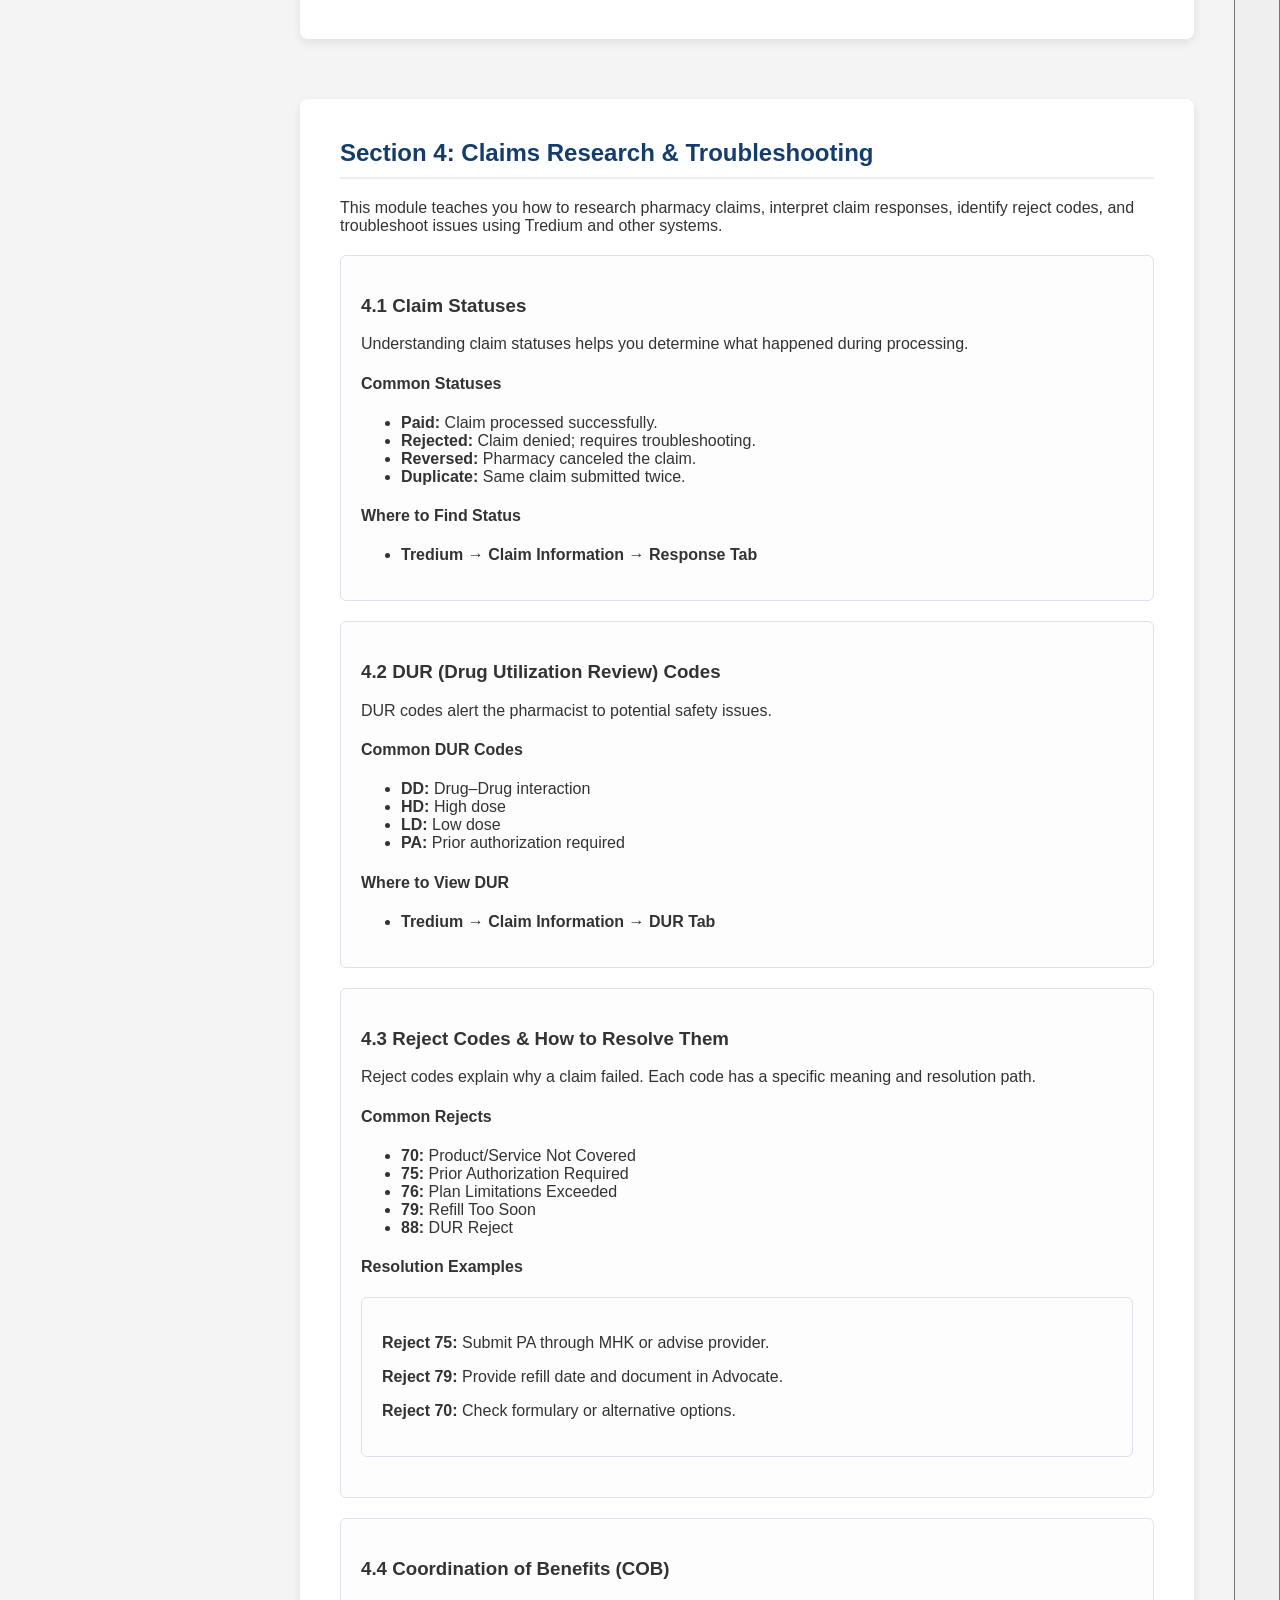
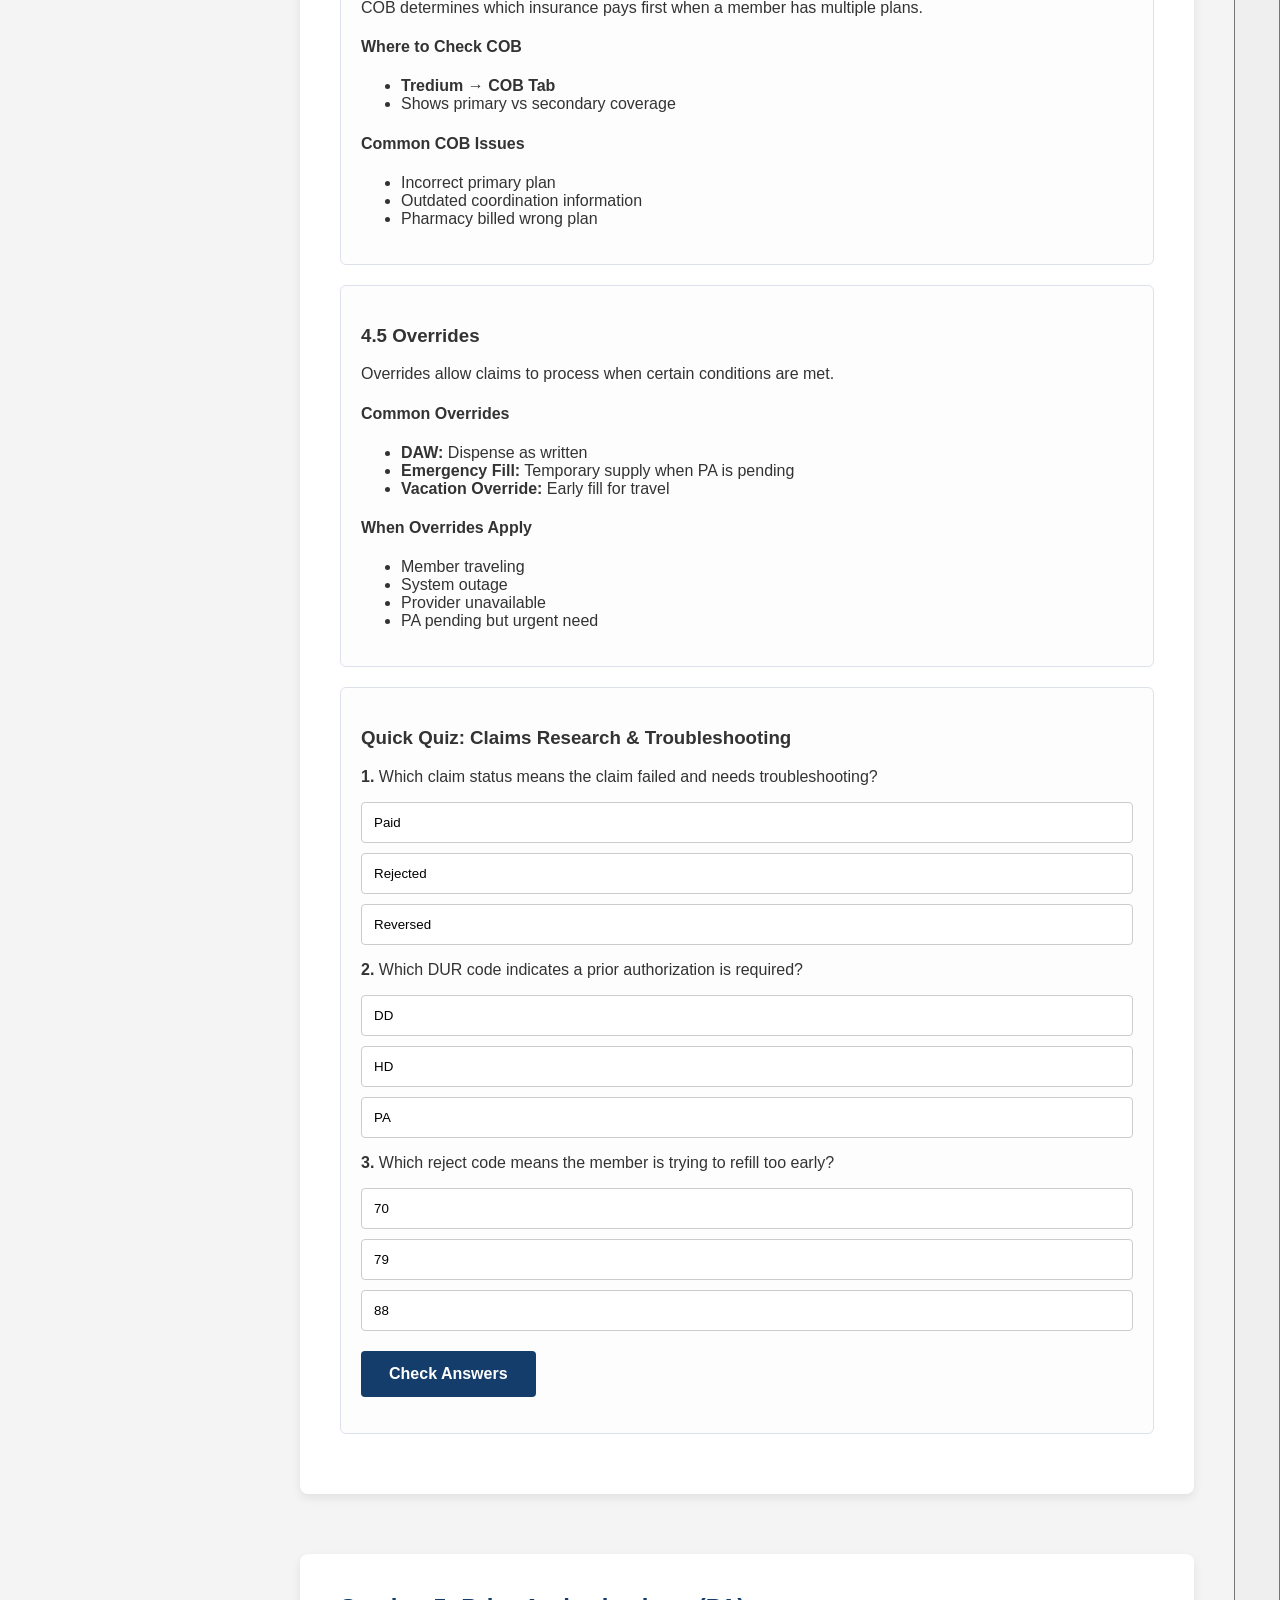
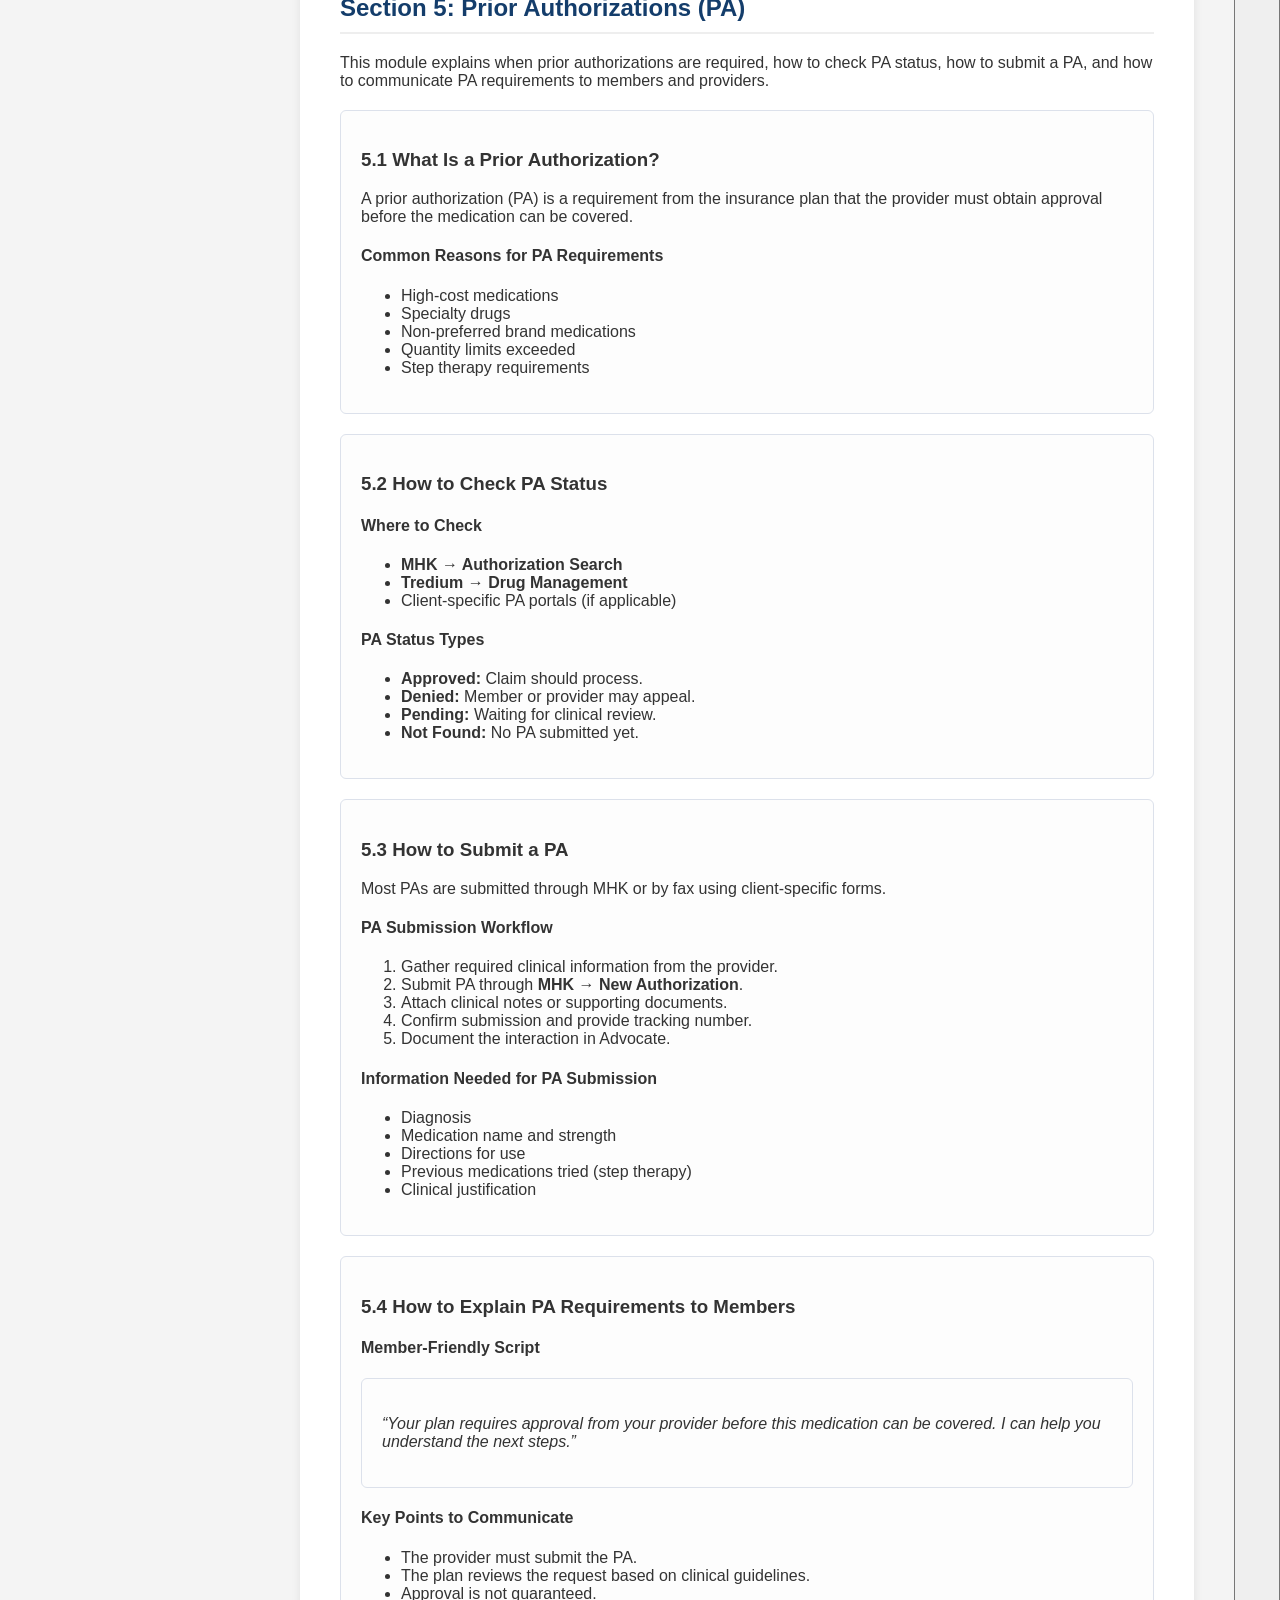
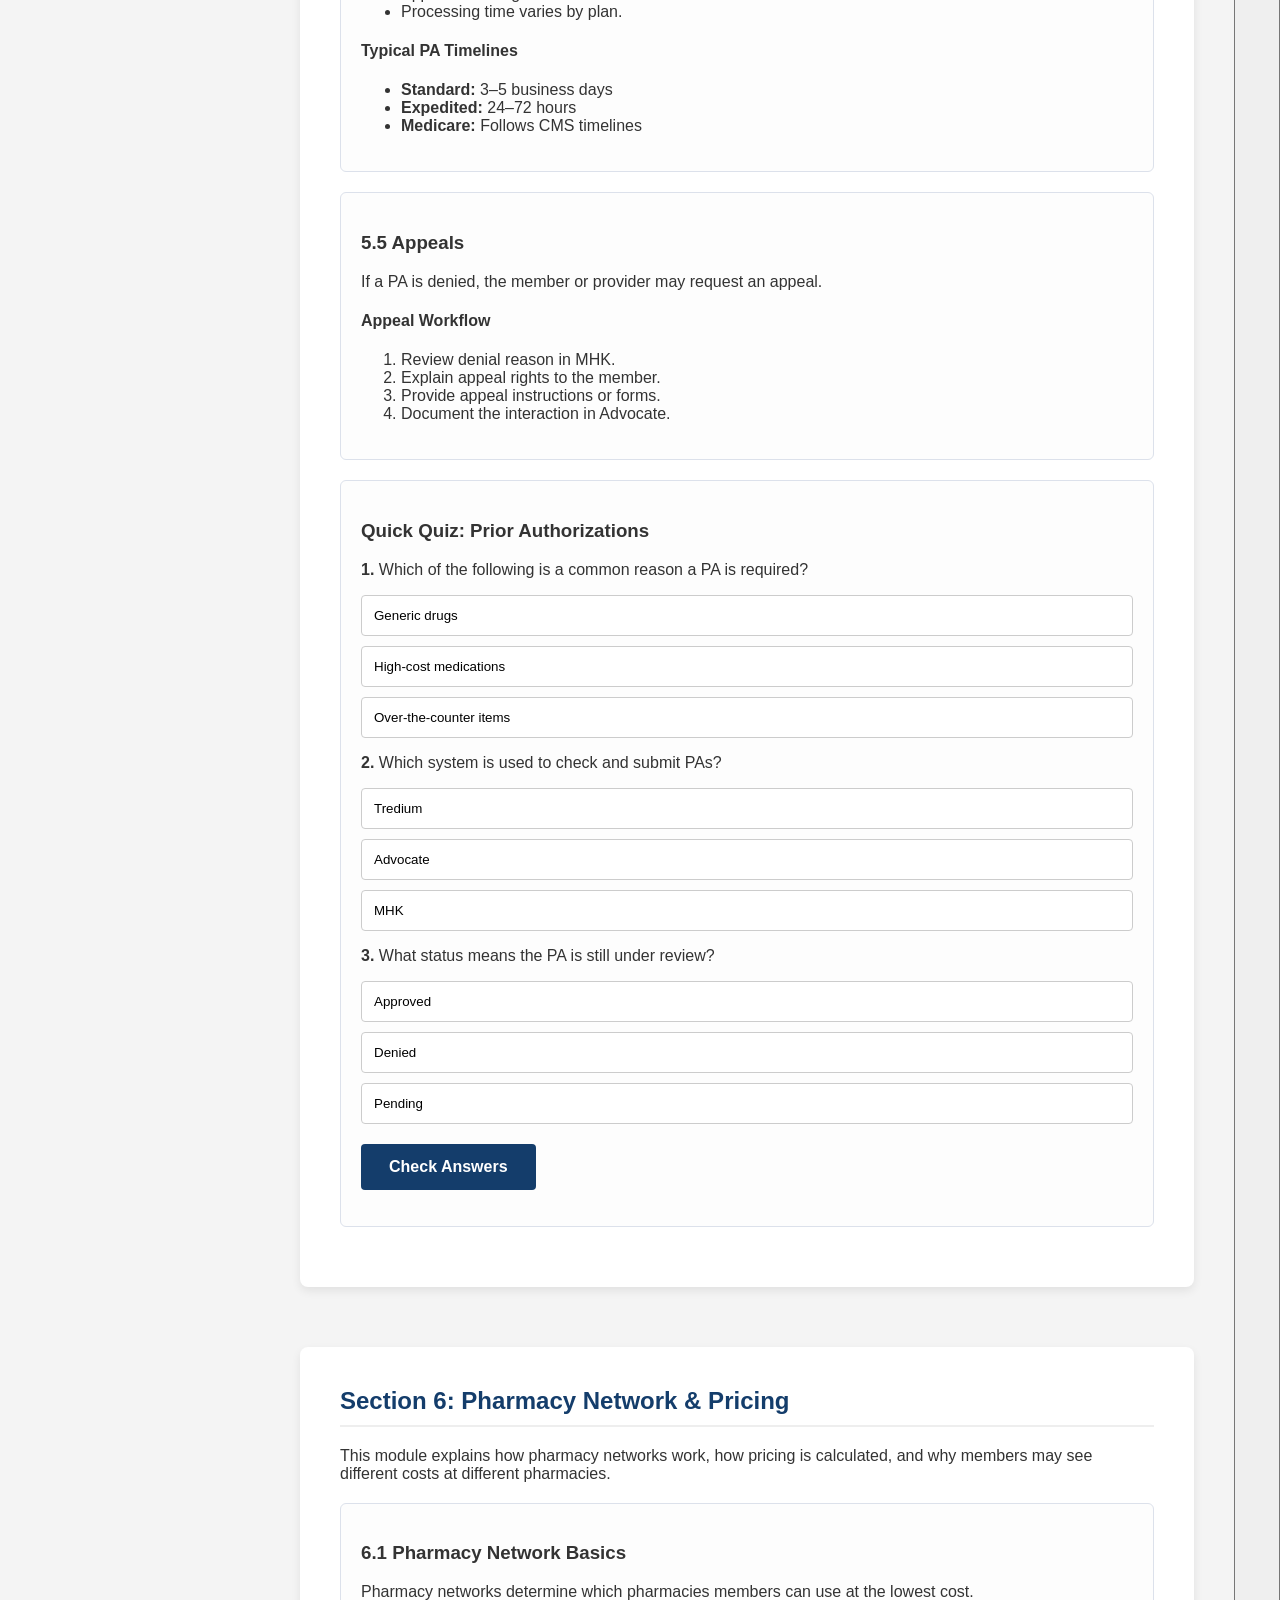
==== commit 5db4a159: "Update index.html" ====
--- a/index.html
+++ b/index.html
@@ -8,13 +8,13 @@
 
 <body>
 
-  <!-- SIDEBAR -->
- <div class="sidebar">
+<aside class="sidebar">
   <div class="sidebar-logo">
-    <img src="ConfinedNix.png" alt="PCSR Logo">
-</div>
-  <h1 class="sidebar-title">PCSR Training</h1>
-  
+    <img src="ConfinedNix.png" alt="PCSR Logo" style="width: 100%; border-radius: 8px;">
+  </div>
+
+  <h2 class="sidebar-title">PCSR Training</h2>
+
   <nav class="sidebar-nav">
     <a href="#home" class="nav-link">Home</a>
     <a href="#module1" class="nav-link">Module 1</a>
@@ -30,9 +30,7 @@
     <a href="#finalExam" class="nav-link">Final Exam</a>
   </nav>
 
-  <button id="darkModeToggle" class="primary-btn" style="margin-top: 20px;">Dark Mode</button>
-</div>
-
+  <button id="darkModeToggle" class="primary-btn" style="margin-top: auto;">Dark Mode</button>
 </aside>
 
   <!-- MAIN CONTENT WRAPPER -->
